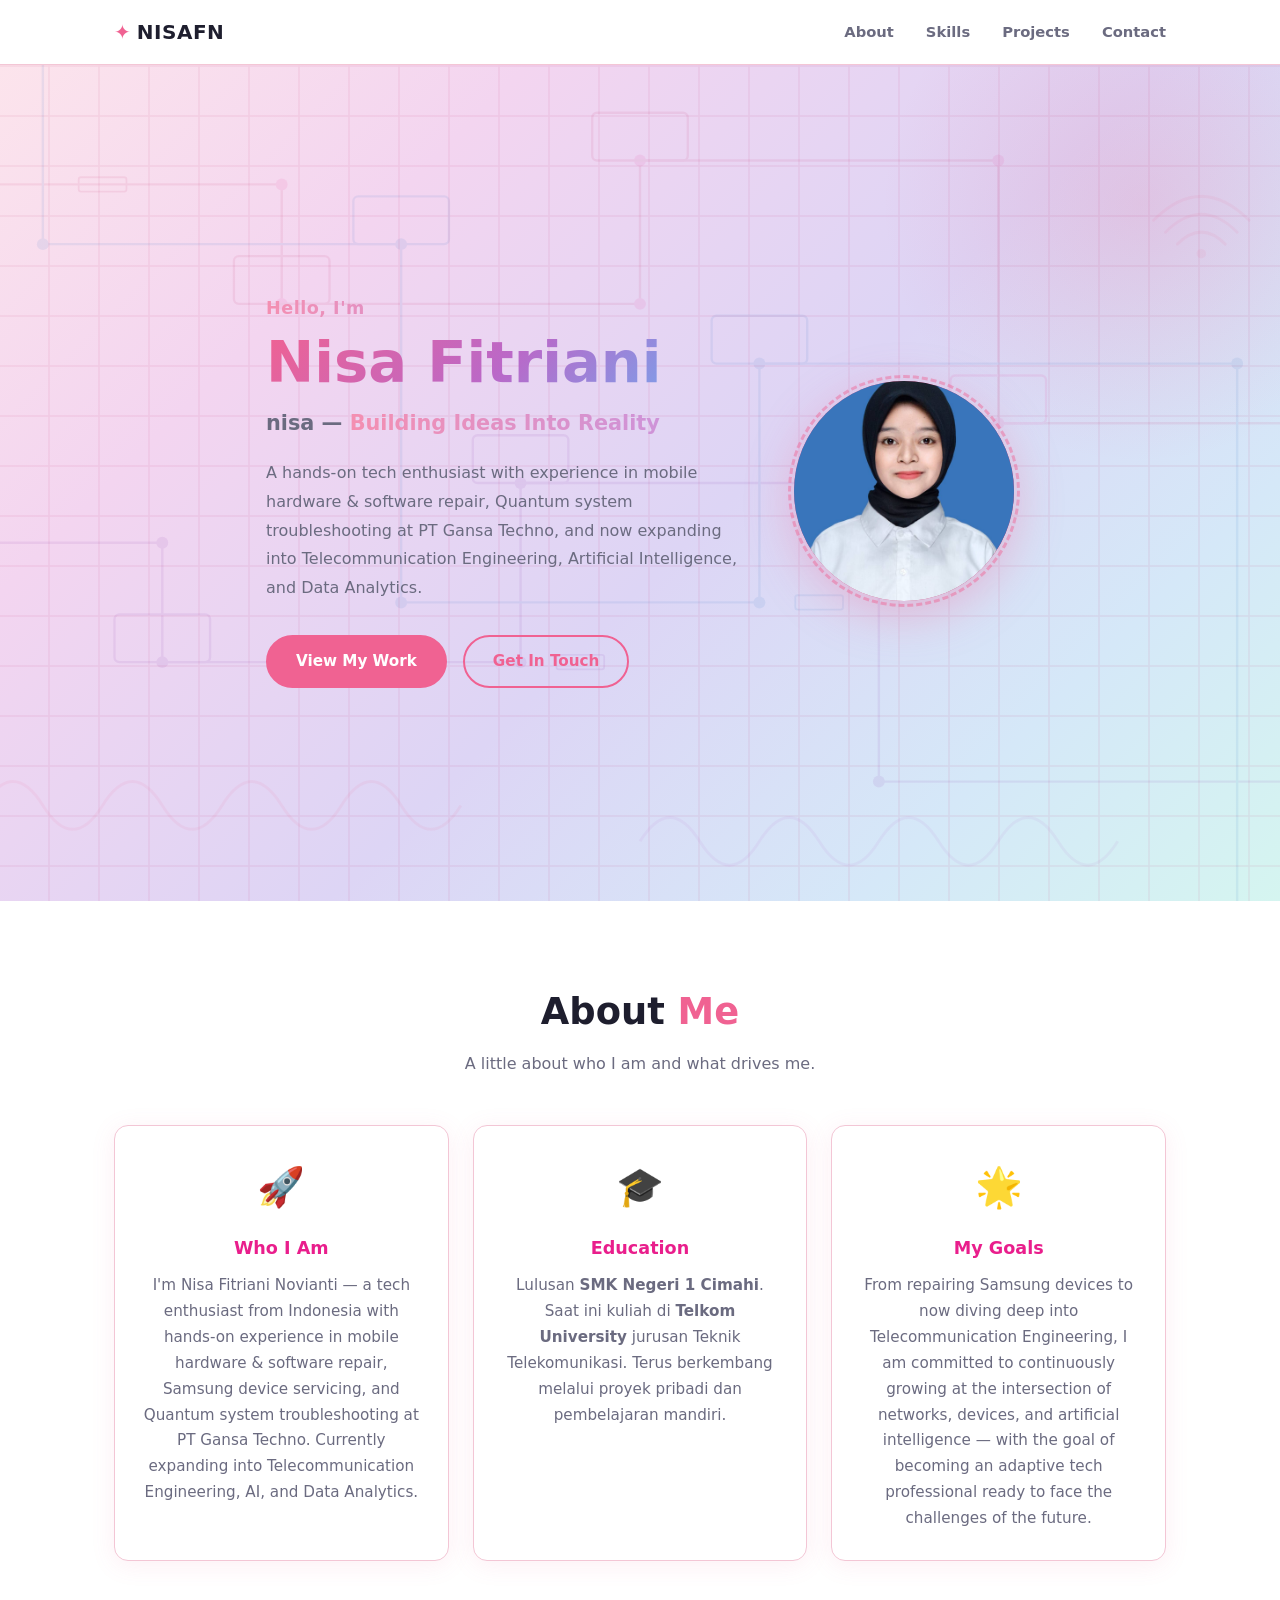
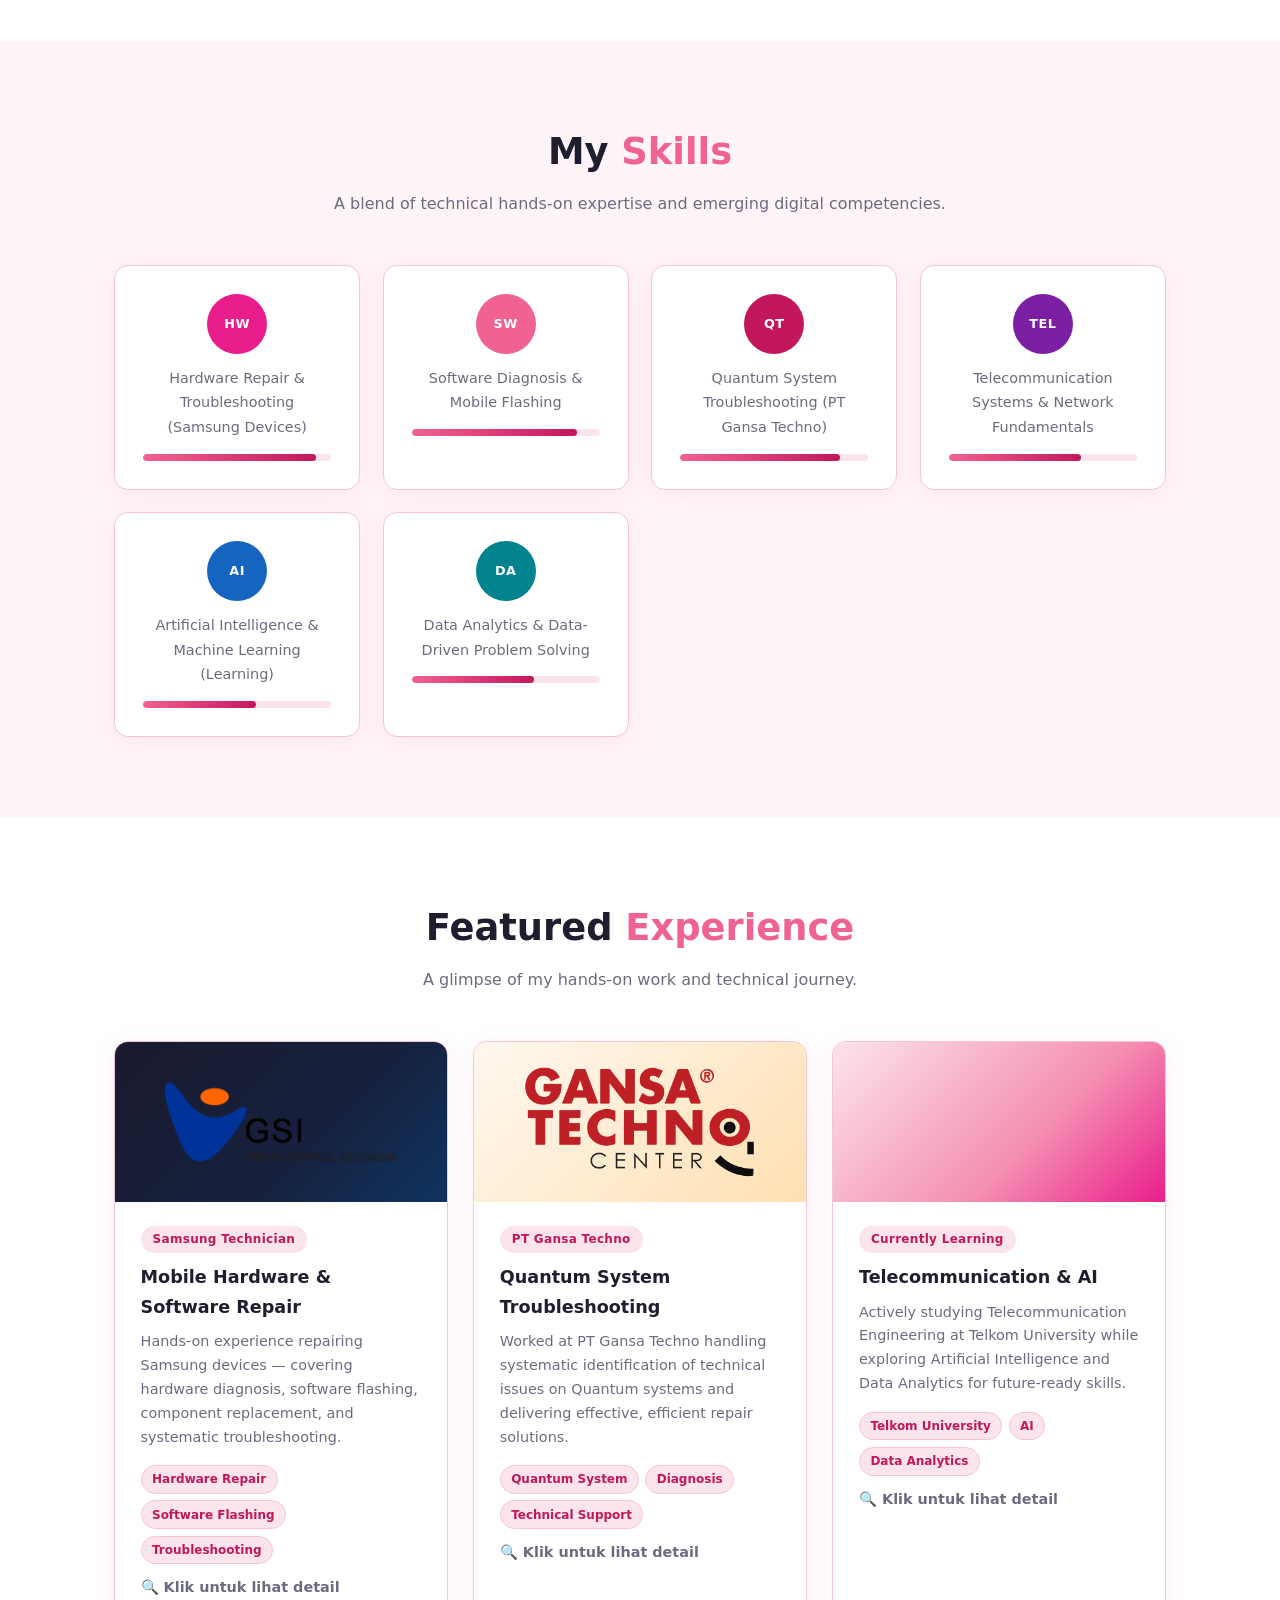
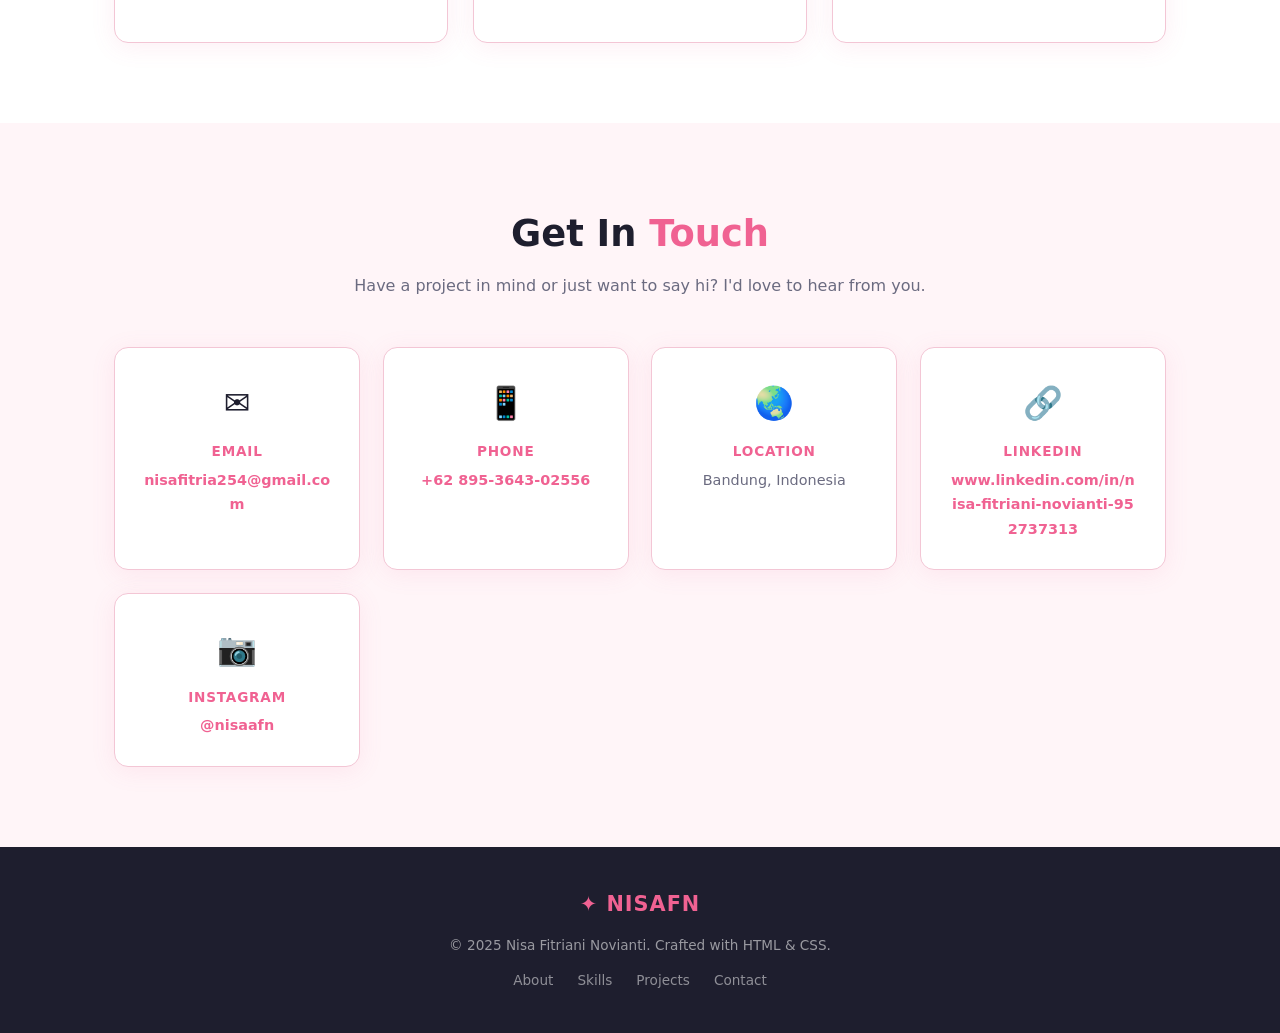
==== index.html @ 48677bb5 "Add files via upload" ====
<!DOCTYPE html>
<html lang="en">
<head>
  <meta charset="UTF-8" />
  <meta name="viewport" content="width=device-width, initial-scale=1.0" />
  <title>NISAFN — Developer Portfolio</title>
  <link rel="stylesheet" href="style.css" />
</head>
<body>

  <!-- ───────────── NAVBAR ───────────── -->
  <header class="navbar">
    <div class="container nav-inner">
      <a href="#" class="logo">&#10022; <span>NISAFN</span></a>
      <nav>
        <ul class="nav-links">
          <li><a href="#about">About</a></li>
          <li><a href="#skills">Skills</a></li>
          <li><a href="#projects">Projects</a></li>
          <li><a href="#contact">Contact</a></li>
        </ul>
      </nav>
    </div>
  </header>

  <!-- ───────────── HERO ───────────── -->
  <section class="hero" id="home">
    <div class="hero-bg-shape"></div>
    <!-- Circuit board & telecom decorative background -->
    <div class="hero-circuit" aria-hidden="true">
      <svg viewBox="0 0 1200 700" preserveAspectRatio="xMidYMid slice" xmlns="http://www.w3.org/2000/svg">
        <!-- Circuit traces horizontal -->
        <line x1="0" y1="100" x2="300" y2="100" stroke="#c2185b" stroke-width="2"/>
        <line x1="300" y1="100" x2="300" y2="200" stroke="#c2185b" stroke-width="2"/>
        <line x1="300" y1="200" x2="600" y2="200" stroke="#c2185b" stroke-width="2"/>
        <line x1="600" y1="200" x2="600" y2="80" stroke="#c2185b" stroke-width="2"/>
        <line x1="600" y1="80" x2="900" y2="80" stroke="#c2185b" stroke-width="2"/>
        <line x1="900" y1="80" x2="900" y2="300" stroke="#c2185b" stroke-width="2"/>
        <line x1="900" y1="300" x2="1200" y2="300" stroke="#c2185b" stroke-width="2"/>
        <line x1="0" y1="400" x2="200" y2="400" stroke="#7b1fa2" stroke-width="2"/>
        <line x1="200" y1="400" x2="200" y2="500" stroke="#7b1fa2" stroke-width="2"/>
        <line x1="200" y1="500" x2="500" y2="500" stroke="#7b1fa2" stroke-width="2"/>
        <line x1="500" y1="500" x2="500" y2="350" stroke="#7b1fa2" stroke-width="2"/>
        <line x1="500" y1="350" x2="800" y2="350" stroke="#7b1fa2" stroke-width="2"/>
        <line x1="800" y1="350" x2="800" y2="600" stroke="#7b1fa2" stroke-width="2"/>
        <line x1="800" y1="600" x2="1200" y2="600" stroke="#7b1fa2" stroke-width="2"/>
        <line x1="100" y1="0" x2="100" y2="150" stroke="#1565c0" stroke-width="2"/>
        <line x1="100" y1="150" x2="400" y2="150" stroke="#1565c0" stroke-width="2"/>
        <line x1="400" y1="150" x2="400" y2="450" stroke="#1565c0" stroke-width="2"/>
        <line x1="400" y1="450" x2="700" y2="450" stroke="#1565c0" stroke-width="2"/>
        <line x1="700" y1="450" x2="700" y2="250" stroke="#1565c0" stroke-width="2"/>
        <line x1="700" y1="250" x2="1100" y2="250" stroke="#1565c0" stroke-width="2"/>
        <line x1="1100" y1="250" x2="1100" y2="700" stroke="#1565c0" stroke-width="2"/>
        <!-- Circuit nodes / solder points -->
        <circle cx="300" cy="100" r="5" fill="#e91e8c"/>
        <circle cx="300" cy="200" r="5" fill="#e91e8c"/>
        <circle cx="600" cy="200" r="5" fill="#e91e8c"/>
        <circle cx="600" cy="80"  r="5" fill="#e91e8c"/>
        <circle cx="900" cy="80"  r="5" fill="#e91e8c"/>
        <circle cx="900" cy="300" r="5" fill="#e91e8c"/>
        <circle cx="200" cy="400" r="5" fill="#7b1fa2"/>
        <circle cx="200" cy="500" r="5" fill="#7b1fa2"/>
        <circle cx="500" cy="500" r="5" fill="#7b1fa2"/>
        <circle cx="500" cy="350" r="5" fill="#7b1fa2"/>
        <circle cx="800" cy="350" r="5" fill="#7b1fa2"/>
        <circle cx="800" cy="600" r="5" fill="#7b1fa2"/>
        <circle cx="100" cy="150" r="5" fill="#1565c0"/>
        <circle cx="400" cy="150" r="5" fill="#1565c0"/>
        <circle cx="400" cy="450" r="5" fill="#1565c0"/>
        <circle cx="700" cy="450" r="5" fill="#1565c0"/>
        <circle cx="700" cy="250" r="5" fill="#1565c0"/>
        <circle cx="1100" cy="250" r="5" fill="#1565c0"/>
        <!-- IC / chip components -->
        <rect x="260" y="160" width="80" height="40" rx="4" fill="none" stroke="#c2185b" stroke-width="2"/>
        <rect x="560" y="40"  width="80" height="40" rx="4" fill="none" stroke="#c2185b" stroke-width="2"/>
        <rect x="860" y="260" width="80" height="40" rx="4" fill="none" stroke="#e91e8c" stroke-width="2"/>
        <rect x="160" y="460" width="80" height="40" rx="4" fill="none" stroke="#7b1fa2" stroke-width="2"/>
        <rect x="460" y="310" width="80" height="40" rx="4" fill="none" stroke="#7b1fa2" stroke-width="2"/>
        <rect x="360" y="110" width="80" height="40" rx="4" fill="none" stroke="#1565c0" stroke-width="2"/>
        <rect x="660" y="210" width="80" height="40" rx="4" fill="none" stroke="#1565c0" stroke-width="2"/>
        <!-- Signal wave (telecom) -->
        <path d="M50 620 Q75 580 100 620 Q125 660 150 620 Q175 580 200 620 Q225 660 250 620 Q275 580 300 620 Q325 660 350 620 Q375 580 400 620 Q425 660 450 620" fill="none" stroke="#f06292" stroke-width="2.5"/>
        <path d="M600 650 Q625 610 650 650 Q675 690 700 650 Q725 610 750 650 Q775 690 800 650 Q825 610 850 650 Q875 690 900 650 Q925 610 950 650 Q975 690 1000 650" fill="none" stroke="#ba68c8" stroke-width="2.5"/>
        <!-- WiFi / signal arcs (telecom symbol) -->
        <path d="M1050 150 Q1070 130 1090 150" fill="none" stroke="#f06292" stroke-width="2.5" stroke-linecap="round"/>
        <path d="M1040 140 Q1070 110 1100 140" fill="none" stroke="#f06292" stroke-width="2.5" stroke-linecap="round"/>
        <path d="M1030 130 Q1070 90  1110 130" fill="none" stroke="#f06292" stroke-width="2.5" stroke-linecap="round"/>
        <circle cx="1070" cy="158" r="4" fill="#f06292"/>
        <!-- Small resistor symbols -->
        <rect x="130" y="94"  width="40" height="12" rx="2" fill="none" stroke="#c2185b" stroke-width="1.5"/>
        <rect x="730" y="444" width="40" height="12" rx="2" fill="none" stroke="#1565c0" stroke-width="1.5"/>
        <rect x="530" y="494" width="40" height="12" rx="2" fill="none" stroke="#7b1fa2" stroke-width="1.5"/>
      </svg>
    </div>
    <div class="container hero-inner">
      <div class="hero-text">
        <p class="hero-greeting">Hello, I&apos;m</p>
        <h1 class="hero-name">Nisa Fitriani</h1>
        <h2 class="hero-tagline">nisa — <span>Building Ideas Into Reality</span></h2>
        <p class="hero-desc">
          A hands-on tech enthusiast with experience in mobile hardware &amp; software repair,
          Quantum system troubleshooting at PT Gansa Techno, and now expanding into
          Telecommunication Engineering, Artificial Intelligence, and Data Analytics.
        </p>
        <div class="hero-cta">
          <a href="#projects" class="btn btn-primary">View My Work</a>
          <a href="#contact" class="btn btn-outline">Get In Touch</a>
        </div>
      </div>
      <div class="hero-avatar">
        <div class="avatar-ring">
          <img src="pas foto-min.jpeg" alt="Nisa Fitriani Novianti" class="avatar-photo" />
        </div>
      </div>
    </div>
  </section>

  <!-- ───────────── ABOUT ───────────── -->
  <section class="section" id="about">
    <div class="container">
      <h2 class="section-title">About <span>Me</span></h2>
      <p class="section-sub">A little about who I am and what drives me.</p>
      <div class="about-grid">
        <div class="about-card card">
          <div class="about-icon">&#128640;</div>
          <h3>Who I Am</h3>
          <p>
            I&apos;m Nisa Fitriani Novianti — a tech enthusiast from Indonesia with
            hands-on experience in mobile hardware &amp; software repair, Samsung device
            servicing, and Quantum system troubleshooting at PT Gansa Techno.
            Currently expanding into Telecommunication Engineering, AI, and Data Analytics.
          </p>
        </div>
        <div class="about-card card">
          <div class="about-icon">&#127891;</div>
          <h3>Education</h3>
          <p>
            Lulusan <strong>SMK Negeri 1 Cimahi</strong>.
            Saat ini kuliah di <strong>Telkom University</strong> jurusan Teknik Telekomunikasi.
            Terus berkembang melalui proyek pribadi dan pembelajaran mandiri.
          </p>
        </div>
        <div class="about-card card">
          <div class="about-icon">&#127775;</div>
          <h3>My Goals</h3>
          <p>
            From repairing Samsung devices to now diving deep into
            Telecommunication Engineering, I am committed to continuously
            growing at the intersection of networks, devices, and artificial
            intelligence — with the goal of becoming an adaptive tech
            professional ready to face the challenges of the future.
          </p>
        </div>
      </div>
    </div>
  </section>

  <!-- ───────────── SKILLS ───────────── -->
  <section class="section section-alt" id="skills">
    <div class="container">
      <h2 class="section-title">My <span>Skills</span></h2>
      <p class="section-sub">A blend of technical hands-on expertise and emerging digital competencies.</p>
      <div class="skills-grid">
        <div class="skill-card card">
          <div class="skill-icon hw">HW</div>
          <p>Hardware Repair & Troubleshooting (Samsung Devices)</p>
          <div class="skill-bar"><div class="skill-fill" style="width:92%"></div></div>
        </div>
        <div class="skill-card card">
          <div class="skill-icon sw">SW</div>
          <p>Software Diagnosis & Mobile Flashing</p>
          <div class="skill-bar"><div class="skill-fill" style="width:88%"></div></div>
        </div>
        <div class="skill-card card">
          <div class="skill-icon qt">QT</div>
          <p>Quantum System Troubleshooting (PT Gansa Techno)</p>
          <div class="skill-bar"><div class="skill-fill" style="width:85%"></div></div>
        </div>
        <div class="skill-card card">
          <div class="skill-icon tel">TEL</div>
          <p>Telecommunication Systems & Network Fundamentals</p>
          <div class="skill-bar"><div class="skill-fill" style="width:70%"></div></div>
        </div>
        <div class="skill-card card">
          <div class="skill-icon ai">AI</div>
          <p>Artificial Intelligence & Machine Learning (Learning)</p>
          <div class="skill-bar"><div class="skill-fill" style="width:60%"></div></div>
        </div>
        <div class="skill-card card">
          <div class="skill-icon da">DA</div>
          <p>Data Analytics & Data-Driven Problem Solving</p>
          <div class="skill-bar"><div class="skill-fill" style="width:65%"></div></div>
        </div>
      </div>
    </div>
  </section>

  <!-- ───────────── PROJECTS ───────────── -->
  <section class="section" id="projects">
    <div class="container">
      <h2 class="section-title">Featured <span>Experience</span></h2>
      <p class="section-sub">A glimpse of my hands-on work and technical journey.</p>
      <div class="projects-grid">
        <!-- Card 1: Samsung -->
        <article class="project-card card clickable" onclick="openModal('modal-samsung')">
          <div class="project-thumb thumb-samsung">
            <img src="logogsi.png" alt="Samsung Service Indonesia" class="thumb-logo" />
          </div>
          <div class="project-body">
            <span class="project-tag">Samsung Technician</span>
            <h3>Mobile Hardware &amp; Software Repair</h3>
            <p>Hands-on experience repairing Samsung devices — covering hardware diagnosis, software flashing, component replacement, and systematic troubleshooting.</p>
            <div class="project-stack">
              <span>Hardware Repair</span><span>Software Flashing</span><span>Troubleshooting</span>
            </div>
            <p class="card-click-hint">🔍 Klik untuk lihat detail</p>
          </div>
        </article>

        <!-- Card 2: PT Gansa Techno -->
        <article class="project-card card clickable" onclick="openModal('modal-gansa')">
          <div class="project-thumb thumb-gansa">
            <img src="logo gansa.png" alt="PT Gansa Techno" class="thumb-logo" />
          </div>
          <div class="project-body">
            <span class="project-tag">PT Gansa Techno</span>
            <h3>Quantum System Troubleshooting</h3>
            <p>Worked at PT Gansa Techno handling systematic identification of technical issues on Quantum systems and delivering effective, efficient repair solutions.</p>
            <div class="project-stack">
              <span>Quantum System</span><span>Diagnosis</span><span>Technical Support</span>
            </div>
            <p class="card-click-hint">🔍 Klik untuk lihat detail</p>
          </div>
        </article>

        <!-- Card 3: Telkom & AI -->
        <article class="project-card card clickable" onclick="openModal('modal-telkom')">
          <div class="project-thumb thumb-3"></div>
          <div class="project-body">
            <span class="project-tag">Currently Learning</span>
            <h3>Telecommunication &amp; AI</h3>
            <p>Actively studying Telecommunication Engineering at Telkom University while exploring Artificial Intelligence and Data Analytics for future-ready skills.</p>
            <div class="project-stack">
              <span>Telkom University</span><span>AI</span><span>Data Analytics</span>
            </div>
            <p class="card-click-hint">🔍 Klik untuk lihat detail</p>
          </div>
        </article>
      </div>
    </div>
  </section>

  <!-- ───────────── CONTACT ───────────── -->
  <section class="section section-alt" id="contact">
    <div class="container contact-wrap">
      <h2 class="section-title">Get In <span>Touch</span></h2>
      <p class="section-sub">Have a project in mind or just want to say hi? I&apos;d love to hear from you.</p>
      <div class="contact-cards">
        <div class="contact-item card">
          <div class="c-icon">&#9993;</div>
          <h4>Email</h4>
          <p><a href="mailto:nisafitria254@gmail.com" class="contact-link">nisafitria254@gmail.com</a></p>
        </div>
        <div class="contact-item card">
          <div class="c-icon">&#128241;</div>
          <h4>Phone</h4>
          <p><a href="tel:+6289536430255" class="contact-link">+62 895-3643-02556</a></p>
        </div>
        <div class="contact-item card">
          <div class="c-icon">&#127759;</div>
          <h4>Location</h4>
          <p>Bandung, Indonesia</p>
        </div>
        <div class="contact-item card">
          <div class="c-icon">&#128279;</div>
          <h4>LinkedIn</h4>
          <p><a href="https://www.linkedin.com/in/nisa-fitriani-novianti-952737313" target="_blank" class="contact-link">www.linkedin.com/in/nisa-fitriani-novianti-952737313</a></p>
        </div>
        <div class="contact-item card">
          <div class="c-icon">&#128247;</div>
          <h4>Instagram</h4>
          <p><a href="https://www.instagram.com/nisaafn" target="_blank" class="contact-link">@nisaafn</a></p>
        </div>
      </div>
    </div>
  </section>

  <!-- ───────────── FOOTER ───────────── -->
  <footer class="footer">
    <div class="container footer-inner">
      <p class="footer-logo">&#10022; NISAFN</p>
      <p class="footer-copy">&copy; 2025 Nisa Fitriani Novianti. Crafted with HTML &amp; CSS.</p>
      <div class="footer-links">
        <a href="#about">About</a>
        <a href="#skills">Skills</a>
        <a href="#projects">Projects</a>
        <a href="#contact">Contact</a>
      </div>
    </div>
  </footer>

  <!-- ───────────── MODALS ───────────── -->

  <!-- Modal: Samsung -->
  <div class="modal-overlay" id="modal-samsung" onclick="closeModalOutside(event, 'modal-samsung')">
    <div class="modal-box">
      <button class="modal-close" onclick="closeModal('modal-samsung')">&times;</button>
      <div class="modal-header">
        <span class="project-tag">Samsung Technician</span>
        <h2>Mobile Hardware &amp; Software Repair</h2>
      </div>
      <div class="modal-gallery" id="gallery-samsung">
        <img src="gsi1.jpg.jpeg"       alt="Samsung 1" class="modal-photo visible" />
        <img src="fotoservice.jpg.jpeg" alt="Samsung 2" class="modal-photo" />
        <img src="service 2.jpeg"       alt="Samsung 3" class="modal-photo" />
        <img src="servicecenter..jpeg"  alt="Samsung 4" class="modal-photo" />
        <img src="banten1.jpeg"         alt="Samsung 5" class="modal-photo" />
        <img src="graha2.jpeg"          alt="Samsung 6" class="modal-photo" />
      </div>
      <div class="modal-gallery-nav" id="nav-samsung">
        <button onclick="prevPhoto('gallery-samsung', 'nav-samsung')">&#8592;</button>
        <span class="gallery-counter" id="counter-samsung">1 / 6</span>
        <button onclick="nextPhoto('gallery-samsung', 'nav-samsung')">&#8594;</button>
      </div>
      <div class="modal-desc">
        <h4>Tentang Pengalaman Ini</h4>
        <p>Sebagai teknisi ponsel Samsung, saya bertanggung jawab atas perbaikan hardware dan software perangkat Samsung. Pekerjaan meliputi diagnosis kerusakan komponen, penggantian spare part, software flashing, serta troubleshooting berbagai permasalahan perangkat secara sistematis dan efisien.</p>
        <div class="modal-tags">
          <span>Hardware Repair</span><span>Software Flashing</span><span>Troubleshooting</span><span>Samsung Devices</span>
        </div>
      </div>
    </div>
  </div>

  <!-- Modal: PT Gansa Techno -->
  <div class="modal-overlay" id="modal-gansa" onclick="closeModalOutside(event, 'modal-gansa')">
    <div class="modal-box">
      <button class="modal-close" onclick="closeModal('modal-gansa')">&times;</button>
      <div class="modal-header">
        <span class="project-tag">PT Gansa Techno</span>
        <h2>Quantum System Troubleshooting</h2>
      </div>
      <div class="modal-gallery" id="gallery-gansa">
        <img src="gansa.jpeg"           alt="Gansa 1" class="modal-photo visible" />
        <img src="quantum.jpeg"         alt="Gansa 2" class="modal-photo" />
        <img src="servicegansa.jpg.jpeg" alt="Gansa 3" class="modal-photo" />
      </div>
      <div class="modal-gallery-nav" id="nav-gansa">
        <button onclick="prevPhoto('gallery-gansa', 'nav-gansa')">&#8592;</button>
        <span class="gallery-counter" id="counter-gansa">1 / 3</span>
        <button onclick="nextPhoto('gallery-gansa', 'nav-gansa')">&#8594;</button>
      </div>
      <div class="modal-desc">
        <h4>Tentang Pengalaman Ini</h4>
        <p>Bekerja di PT Gansa Techno sebagai teknisi sistem Quantum. Bertanggung jawab melakukan troubleshooting sistem secara sistematis, mengidentifikasi permasalahan teknis, serta memberikan solusi perbaikan yang efektif dan efisien untuk menjaga keandalan sistem operasional.</p>
        <div class="modal-tags">
          <span>Quantum System</span><span>Diagnosis</span><span>Technical Support</span><span>Problem Solving</span>
        </div>
      </div>
    </div>
  </div>

  <!-- Modal: Telkom & AI -->
  <div class="modal-overlay" id="modal-telkom" onclick="closeModalOutside(event, 'modal-telkom')">
    <div class="modal-box">
      <button class="modal-close" onclick="closeModal('modal-telkom')">&times;</button>
      <div class="modal-header">
        <span class="project-tag">Currently Learning</span>
        <h2>Telecommunication &amp; AI</h2>
      </div>
      <div class="modal-gallery" id="gallery-telkom">
        <div class="modal-no-photo">📷 Belum ada foto — tambahkan nanti!</div>
      </div>
      <div class="modal-gallery-nav" id="nav-telkom" style="display:none">
        <button onclick="prevPhoto('gallery-telkom', 'nav-telkom')">&#8592;</button>
        <span class="gallery-counter" id="counter-telkom">1 / 1</span>
        <button onclick="nextPhoto('gallery-telkom', 'nav-telkom')">&#8594;</button>
      </div>
      <div class="modal-desc">
        <h4>Tentang Pengalaman Ini</h4>
        <p>Saat ini menempuh pendidikan S1 di Telkom University jurusan Teknik Telekomunikasi. Secara aktif mempelajari sistem jaringan dan komunikasi data, sekaligus mengeksplorasi bidang Kecerdasan Buatan (AI) dan Data Analytics untuk mempersiapkan diri menghadapi era teknologi digital yang terus berkembang.</p>
        <div class="modal-tags">
          <span>Telkom University</span><span>Teknik Telekomunikasi</span><span>AI</span><span>Data Analytics</span>
        </div>
      </div>
    </div>
  </div>

  <script>
    function openModal(id) {
      document.getElementById(id).classList.add('active');
      document.body.style.overflow = 'hidden';
    }

    function closeModal(id) {
      document.getElementById(id).classList.remove('active');
      document.body.style.overflow = '';
    }

    function closeModalOutside(event, id) {
      if (event.target.classList.contains('modal-overlay')) {
        closeModal(id);
      }
    }

    document.addEventListener('keydown', function(e) {
      if (e.key === 'Escape') {
        document.querySelectorAll('.modal-overlay.active').forEach(function(m) {
          m.classList.remove('active');
          document.body.style.overflow = '';
        });
      }
    });

    function prevPhoto(galleryId, navId) {
      const imgs = document.querySelectorAll('#' + galleryId + ' .modal-photo');
      let current = [...imgs].findIndex(i => i.classList.contains('visible'));
      imgs[current].classList.remove('visible');
      current = (current - 1 + imgs.length) % imgs.length;
      imgs[current].classList.add('visible');
      updateCounter(galleryId, navId, current, imgs.length);
    }

    function nextPhoto(galleryId, navId) {
      const imgs = document.querySelectorAll('#' + galleryId + ' .modal-photo');
      let current = [...imgs].findIndex(i => i.classList.contains('visible'));
      imgs[current].classList.remove('visible');
      current = (current + 1) % imgs.length;
      imgs[current].classList.add('visible');
      updateCounter(galleryId, navId, current, imgs.length);
    }

    function updateCounter(galleryId, navId, current, total) {
      const counterId = navId.replace('nav-', 'counter-');
      document.getElementById(counterId).textContent = (current + 1) + ' / ' + total;
    }
  </script>

</body>
</html>
---- style.css ----
/* ─────────────────────────────────────────
   NISAFN Developer Portfolio — style.css
   Pure HTML5 + CSS3 | No Framework | No JS
───────────────────────────────────────── */

/* ── Reset & Base ── */
*, *::before, *::after {
  box-sizing: border-box;
  margin: 0;
  padding: 0;
}

html {
  scroll-behavior: smooth;
  font-size: 16px;
}

body {
  font-family: -apple-system, "Segoe UI", system-ui, "Helvetica Neue", Arial, sans-serif;
  background-color: #fff;
  color: #1e1e2e;
  line-height: 1.7;
}

a {
  text-decoration: none;
  color: inherit;
}

ul {
  list-style: none;
}

img {
  display: block;
  max-width: 100%;
}

/* ── CSS Variables ── */
:root {
  --pink-light: #fce4ec;
  --pink:       #f06292;
  --pink-dark:  #e91e8c;
  --pink-deep:  #c2185b;
  --white:      #ffffff;
  --bg-alt:     #fff5f8;
  --text:       #1e1e2e;
  --text-muted: #6b6b80;
  --border:     #f3c6d5;
  --radius:     14px;
  --radius-sm:  8px;
  --shadow:     0 4px 24px rgba(240, 98, 146, 0.10);
  --shadow-md:  0 8px 32px rgba(240, 98, 146, 0.16);
  --max-w:      1100px;
}

/* ── Utility ── */
.container {
  max-width: var(--max-w);
  margin: 0 auto;
  padding: 0 1.5rem;
}

.card {
  background: var(--white);
  border: 1.5px solid var(--border);
  border-radius: var(--radius);
  box-shadow: var(--shadow);
  padding: 1.75rem;
  transition: box-shadow 0.25s ease, transform 0.25s ease;
}

.card:hover {
  box-shadow: var(--shadow-md);
  transform: translateY(-4px);
}

.btn {
  display: inline-block;
  padding: 0.72rem 1.75rem;
  border-radius: 50px;
  font-size: 0.95rem;
  font-weight: 600;
  cursor: pointer;
  transition: all 0.25s ease;
}

.btn-primary {
  background: var(--pink);
  color: var(--white);
  border: 2px solid var(--pink);
}

.btn-primary:hover {
  background: var(--pink-deep);
  border-color: var(--pink-deep);
}

.btn-outline {
  background: transparent;
  color: var(--pink);
  border: 2px solid var(--pink);
}

.btn-outline:hover {
  background: var(--pink-light);
}

/* ── Section Commons ── */
.section {
  padding: 5rem 0;
}

.section-alt {
  background: var(--bg-alt);
}

.section-title {
  font-size: clamp(1.7rem, 3vw, 2.3rem);
  font-weight: 800;
  color: var(--text);
  text-align: center;
  margin-bottom: 0.4rem;
}

.section-title span {
  color: var(--pink);
}

.section-sub {
  text-align: center;
  color: var(--text-muted);
  font-size: 1rem;
  margin-bottom: 3rem;
}

/* ─────────────────────────────
   NAVBAR
───────────────────────────── */
.navbar {
  position: sticky;
  top: 0;
  z-index: 100;
  background: rgba(255, 255, 255, 0.92);
  backdrop-filter: blur(12px);
  -webkit-backdrop-filter: blur(12px);
  border-bottom: 1.5px solid var(--border);
}

.nav-inner {
  display: flex;
  align-items: center;
  justify-content: space-between;
  height: 64px;
}

.logo {
  font-size: 1.25rem;
  font-weight: 800;
  color: var(--pink);
  letter-spacing: 0.5px;
  display: flex;
  align-items: center;
  gap: 0.35rem;
}

.logo span {
  color: var(--text);
}

.nav-links {
  display: flex;
  gap: 2rem;
}

.nav-links a {
  font-size: 0.92rem;
  font-weight: 600;
  color: var(--text-muted);
  position: relative;
  padding-bottom: 2px;
  transition: color 0.2s;
}

.nav-links a::after {
  content: "";
  position: absolute;
  bottom: -2px;
  left: 0;
  width: 0;
  height: 2px;
  background: var(--pink);
  border-radius: 2px;
  transition: width 0.25s ease;
}

.nav-links a:hover {
  color: var(--pink);
}

.nav-links a:hover::after {
  width: 100%;
}

/* ─────────────────────────────
   HERO
───────────────────────────── */
.hero {
  position: relative;
  overflow: hidden;
  background: linear-gradient(135deg, #fce4ec 0%, #f3d5f0 25%, #ddd5f5 55%, #d5e8f8 80%, #d5f5f0 100%);
  padding: 6rem 0 5rem;
  min-height: calc(100vh - 64px);
  display: flex;
  align-items: center;
}

/* Circuit board SVG background */
.hero::after {
  content: "";
  position: absolute;
  inset: 0;
  pointer-events: none;
  z-index: 0;
  opacity: 0.07;
  background-image:
    /* Horizontal lines */
    repeating-linear-gradient(
      0deg,
      transparent,
      transparent 48px,
      rgba(194, 24, 91, 0.8) 48px,
      rgba(194, 24, 91, 0.8) 50px
    ),
    /* Vertical lines */
    repeating-linear-gradient(
      90deg,
      transparent,
      transparent 48px,
      rgba(194, 24, 91, 0.8) 48px,
      rgba(194, 24, 91, 0.8) 50px
    );
  background-size: 50px 50px;
}

.hero-circuit {
  position: absolute;
  inset: 0;
  pointer-events: none;
  z-index: 0;
  overflow: hidden;
}

.hero-circuit svg {
  width: 100%;
  height: 100%;
  opacity: 0.08;
}

.hero-bg-shape {
  position: absolute;
  top: -120px;
  right: -120px;
  width: 520px;
  height: 520px;
  background: radial-gradient(circle, rgba(240,98,146,0.18) 0%, transparent 70%);
  border-radius: 50%;
  pointer-events: none;
}

.hero-inner {
  display: flex;
  align-items: center;
  justify-content: space-between;
  gap: 3rem;
  position: relative;
  z-index: 2;
}

.hero-text {
  flex: 1;
  max-width: 580px;
}

.hero-greeting {
  font-size: 1.1rem;
  font-weight: 700;
  background: linear-gradient(90deg, #f48fb1, #ce93d8, #90caf9);
  -webkit-background-clip: text;
  -webkit-text-fill-color: transparent;
  background-clip: text;
  margin-bottom: 0.4rem;
  letter-spacing: 0.5px;
}

.hero-name {
  font-size: clamp(2.4rem, 5vw, 3.6rem);
  font-weight: 900;
  background: linear-gradient(135deg, #f06292 0%, #ba68c8 50%, #64b5f6 100%);
  -webkit-background-clip: text;
  -webkit-text-fill-color: transparent;
  background-clip: text;
  line-height: 1.15;
  margin-bottom: 0.6rem;
}

.hero-tagline {
  font-size: clamp(1rem, 2.2vw, 1.3rem);
  font-weight: 700;
  color: var(--text-muted);
  margin-bottom: 1.1rem;
}

.hero-tagline span {
  background: linear-gradient(90deg, #f48fb1, #ce93d8);
  -webkit-background-clip: text;
  -webkit-text-fill-color: transparent;
  background-clip: text;
}

.hero-desc {
  font-size: 1rem;
  color: var(--text-muted);
  max-width: 480px;
  margin-bottom: 2rem;
  line-height: 1.8;
}

.hero-cta {
  display: flex;
  gap: 1rem;
  flex-wrap: wrap;
}

/* Avatar */
.hero-avatar {
  flex-shrink: 0;
}

.avatar-ring {
  width: 220px;
  height: 220px;
  border-radius: 50%;
  background: linear-gradient(135deg, var(--pink) 0%, var(--pink-deep) 100%);
  display: flex;
  align-items: center;
  justify-content: center;
  box-shadow: 0 12px 48px rgba(240, 98, 146, 0.35);
  position: relative;
}

.avatar-ring::before {
  content: "";
  position: absolute;
  inset: -6px;
  border-radius: 50%;
  border: 3px dashed rgba(240,98,146,0.45);
}

.avatar-initials {
  font-size: 3.5rem;
  font-weight: 900;
  color: var(--white);
  letter-spacing: 2px;
}

.avatar-photo {
  width: 100%;
  height: 100%;
  object-fit: cover;
  border-radius: 50%;
}

/* ─────────────────────────────
   ABOUT
───────────────────────────── */
.about-grid {
  display: grid;
  grid-template-columns: repeat(auto-fit, minmax(270px, 1fr));
  gap: 1.5rem;
}

.about-card {
  text-align: center;
}

.about-icon {
  font-size: 2.4rem;
  margin-bottom: 0.9rem;
}

.about-card h3 {
  font-size: 1.1rem;
  font-weight: 700;
  color: var(--pink-dark);
  margin-bottom: 0.6rem;
}

.about-card p {
  color: var(--text-muted);
  font-size: 0.95rem;
}

/* ─────────────────────────────
   SKILLS
───────────────────────────── */
.skills-grid {
  display: grid;
  grid-template-columns: repeat(auto-fit, minmax(240px, 1fr));
  gap: 1.4rem;
}

.skill-card {
  text-align: center;
}

.skill-icon {
  display: inline-flex;
  align-items: center;
  justify-content: center;
  width: 60px;
  height: 60px;
  border-radius: 50%;
  font-size: 0.8rem;
  font-weight: 800;
  margin: 0 auto 0.75rem;
  color: var(--white);
  letter-spacing: 0.5px;
}

.hw  { background: #e91e8c; }
.sw  { background: #f06292; }
.qt  { background: #c2185b; }
.tel { background: #7b1fa2; }
.ai  { background: #1565c0; }
.da  { background: #00838f; }

.skill-card p {
  font-size: 0.9rem;
  color: var(--text-muted);
  margin-bottom: 0.9rem;
}

.skill-bar {
  height: 7px;
  background: var(--pink-light);
  border-radius: 50px;
  overflow: hidden;
}

.skill-fill {
  height: 100%;
  background: linear-gradient(90deg, var(--pink), var(--pink-deep));
  border-radius: 50px;
}

/* ─────────────────────────────
   PROJECTS
───────────────────────────── */
.projects-grid {
  display: grid;
  grid-template-columns: repeat(auto-fit, minmax(290px, 1fr));
  gap: 1.6rem;
}

.project-card {
  padding: 0;
  overflow: hidden;
}

.project-thumb {
  height: 160px;
  width: 100%;
}

.thumb-samsung {
  background: linear-gradient(135deg, #1a1a2e 0%, #16213e 60%, #0f3460 100%);
  display: flex;
  align-items: center;
  justify-content: center;
  cursor: pointer;
  position: relative;
  overflow: hidden;
}

.thumb-gansa {
  background: linear-gradient(135deg, #fff8f0 0%, #ffe0b2 100%);
  display: flex;
  align-items: center;
  justify-content: center;
  cursor: pointer;
}

.thumb-logo {
  max-width: 70%;
  max-height: 120px;
  object-fit: contain;
}

.thumb-samsung:hover .thumb-placeholder-text {
  opacity: 1;
  transform: scale(1.05);
}

.thumb-placeholder-text {
  color: rgba(255,255,255,0.85);
  font-size: 0.9rem;
  font-weight: 600;
  letter-spacing: 0.5px;
  text-align: center;
  padding: 1rem;
  transition: opacity 0.3s, transform 0.3s;
}

.thumb-2 { background: linear-gradient(135deg, #f8bbd0 0%, #f06292 100%); }
.thumb-3 { background: linear-gradient(135deg, #fce4ec 0%, #f48fb1 60%, #e91e8c 100%); }

.project-body {
  padding: 1.4rem 1.6rem 1.6rem;
}

.project-tag {
  display: inline-block;
  background: var(--pink-light);
  color: var(--pink-deep);
  font-size: 0.75rem;
  font-weight: 700;
  padding: 0.2rem 0.75rem;
  border-radius: 50px;
  margin-bottom: 0.6rem;
  letter-spacing: 0.3px;
}

.project-body h3 {
  font-size: 1.1rem;
  font-weight: 700;
  color: var(--text);
  margin-bottom: 0.5rem;
}

.project-body p {
  font-size: 0.9rem;
  color: var(--text-muted);
  margin-bottom: 1rem;
  line-height: 1.65;
}

.project-stack {
  display: flex;
  flex-wrap: wrap;
  gap: 0.4rem;
}

.project-stack span {
  background: #fce4ec;
  color: var(--pink-deep);
  font-size: 0.75rem;
  font-weight: 600;
  padding: 0.2rem 0.65rem;
  border-radius: 50px;
  border: 1px solid var(--border);
}

/* ─────────────────────────────
   CONTACT
───────────────────────────── */
.contact-wrap {
  text-align: center;
}

.contact-cards {
  display: grid;
  grid-template-columns: repeat(auto-fit, minmax(200px, 1fr));
  gap: 1.4rem;
  margin-top: 0.5rem;
}

.contact-item {
  text-align: center;
}

.c-icon {
  font-size: 2rem;
  margin-bottom: 0.6rem;
}

.contact-item h4 {
  font-size: 0.85rem;
  font-weight: 700;
  text-transform: uppercase;
  letter-spacing: 0.8px;
  color: var(--pink);
  margin-bottom: 0.3rem;
}

.contact-item p {
  font-size: 0.9rem;
  color: var(--text-muted);
}

.contact-link {
  color: var(--pink);
  font-weight: 600;
  word-break: break-all;
  transition: color 0.2s;
}

.contact-link:hover {
  color: var(--pink-deep);
  text-decoration: underline;
}

/* ─────────────────────────────
   FOOTER
───────────────────────────── */
.footer {
  background: var(--text);
  color: rgba(255,255,255,0.55);
  padding: 2.5rem 0;
}

.footer-inner {
  display: flex;
  flex-direction: column;
  align-items: center;
  gap: 0.75rem;
  text-align: center;
}

.footer-logo {
  font-size: 1.3rem;
  font-weight: 800;
  color: var(--pink);
  letter-spacing: 1px;
}

.footer-copy {
  font-size: 0.85rem;
}

.footer-links {
  display: flex;
  gap: 1.5rem;
  flex-wrap: wrap;
  justify-content: center;
}

.footer-links a {
  font-size: 0.85rem;
  color: rgba(255,255,255,0.5);
  transition: color 0.2s;
}

.footer-links a:hover {
  color: var(--pink);
}

/* ─────────────────────────────
   RESPONSIVE
───────────────────────────── */
@media (max-width: 768px) {
  .hero-inner {
    flex-direction: column-reverse;
    text-align: center;
  }

  .hero-desc {
    margin: 0 auto 2rem;
  }

  .hero-cta {
    justify-content: center;
  }

  .avatar-ring {
    width: 160px;
    height: 160px;
  }

  .avatar-initials {
    font-size: 2.5rem;
  }

  .nav-links {
    gap: 1.2rem;
  }
}

@media (max-width: 480px) {
  .nav-links {
    display: none;
  }

  .hero {
    padding: 3.5rem 0 3rem;
    min-height: auto;
  }

  .section {
    padding: 3.5rem 0;
  }
}

/* ─────────────────────────────
   CARD CLICKABLE
───────────────────────────── */
.clickable {
  cursor: pointer;
}

.card-click-hint {
  font-size: 0.8rem;
  color: var(--pink);
  font-weight: 600;
  margin-top: 0.75rem;
  margin-bottom: 0;
}

/* ─────────────────────────────
   MODAL OVERLAY
───────────────────────────── */
.modal-overlay {
  display: none;
  position: fixed;
  inset: 0;
  background: rgba(30, 10, 20, 0.65);
  backdrop-filter: blur(6px);
  z-index: 999;
  align-items: center;
  justify-content: center;
  padding: 1.5rem;
}

.modal-overlay.active {
  display: flex;
}

.modal-box {
  background: var(--white);
  border-radius: var(--radius);
  box-shadow: 0 24px 64px rgba(240, 98, 146, 0.2);
  width: 100%;
  max-width: 640px;
  max-height: 90vh;
  overflow-y: auto;
  position: relative;
  animation: modalIn 0.25s ease;
}

@keyframes modalIn {
  from { opacity: 0; transform: translateY(24px) scale(0.97); }
  to   { opacity: 1; transform: translateY(0) scale(1); }
}

.modal-close {
  position: absolute;
  top: 1rem;
  right: 1rem;
  background: var(--pink-light);
  border: none;
  border-radius: 50%;
  width: 34px;
  height: 34px;
  font-size: 1.3rem;
  color: var(--pink-deep);
  cursor: pointer;
  line-height: 1;
  display: flex;
  align-items: center;
  justify-content: center;
  transition: background 0.2s;
  z-index: 10;
}

.modal-close:hover {
  background: var(--pink);
  color: var(--white);
}

.modal-header {
  padding: 1.75rem 1.75rem 0;
}

.modal-header h2 {
  font-size: 1.3rem;
  font-weight: 800;
  color: var(--text);
  margin-top: 0.4rem;
}

/* GALLERY */
.modal-gallery {
  margin: 1.25rem 1.75rem 0;
  border-radius: var(--radius-sm);
  overflow: hidden;
  background: var(--bg-alt);
  min-height: 200px;
  display: flex;
  align-items: center;
  justify-content: center;
  position: relative;
}

.modal-no-photo {
  color: var(--text-muted);
  font-size: 0.9rem;
  text-align: center;
  padding: 2rem;
}

.modal-photo {
  display: none;
  width: 100%;
  max-height: 320px;
  object-fit: cover;
  border-radius: var(--radius-sm);
}

.modal-photo.visible {
  display: block;
}

.modal-gallery-nav {
  display: flex;
  align-items: center;
  justify-content: center;
  gap: 1rem;
  margin: 0.75rem 0 0;
}

.modal-gallery-nav button {
  background: var(--pink-light);
  border: none;
  border-radius: 50%;
  width: 34px;
  height: 34px;
  font-size: 1rem;
  color: var(--pink-deep);
  cursor: pointer;
  transition: background 0.2s;
}

.modal-gallery-nav button:hover {
  background: var(--pink);
  color: var(--white);
}

.gallery-counter {
  font-size: 0.85rem;
  color: var(--text-muted);
  font-weight: 600;
}

/* DESC */
.modal-desc {
  padding: 1.25rem 1.75rem 1.75rem;
}

.modal-desc h4 {
  font-size: 0.85rem;
  font-weight: 700;
  text-transform: uppercase;
  letter-spacing: 0.8px;
  color: var(--pink);
  margin-bottom: 0.5rem;
}

.modal-desc p {
  font-size: 0.95rem;
  color: var(--text-muted);
  line-height: 1.75;
  margin-bottom: 1rem;
}

.modal-tags {
  display: flex;
  flex-wrap: wrap;
  gap: 0.4rem;
}

.modal-tags span {
  background: var(--pink-light);
  color: var(--pink-deep);
  font-size: 0.75rem;
  font-weight: 600;
  padding: 0.2rem 0.65rem;
  border-radius: 50px;
  border: 1px solid var(--border);
}
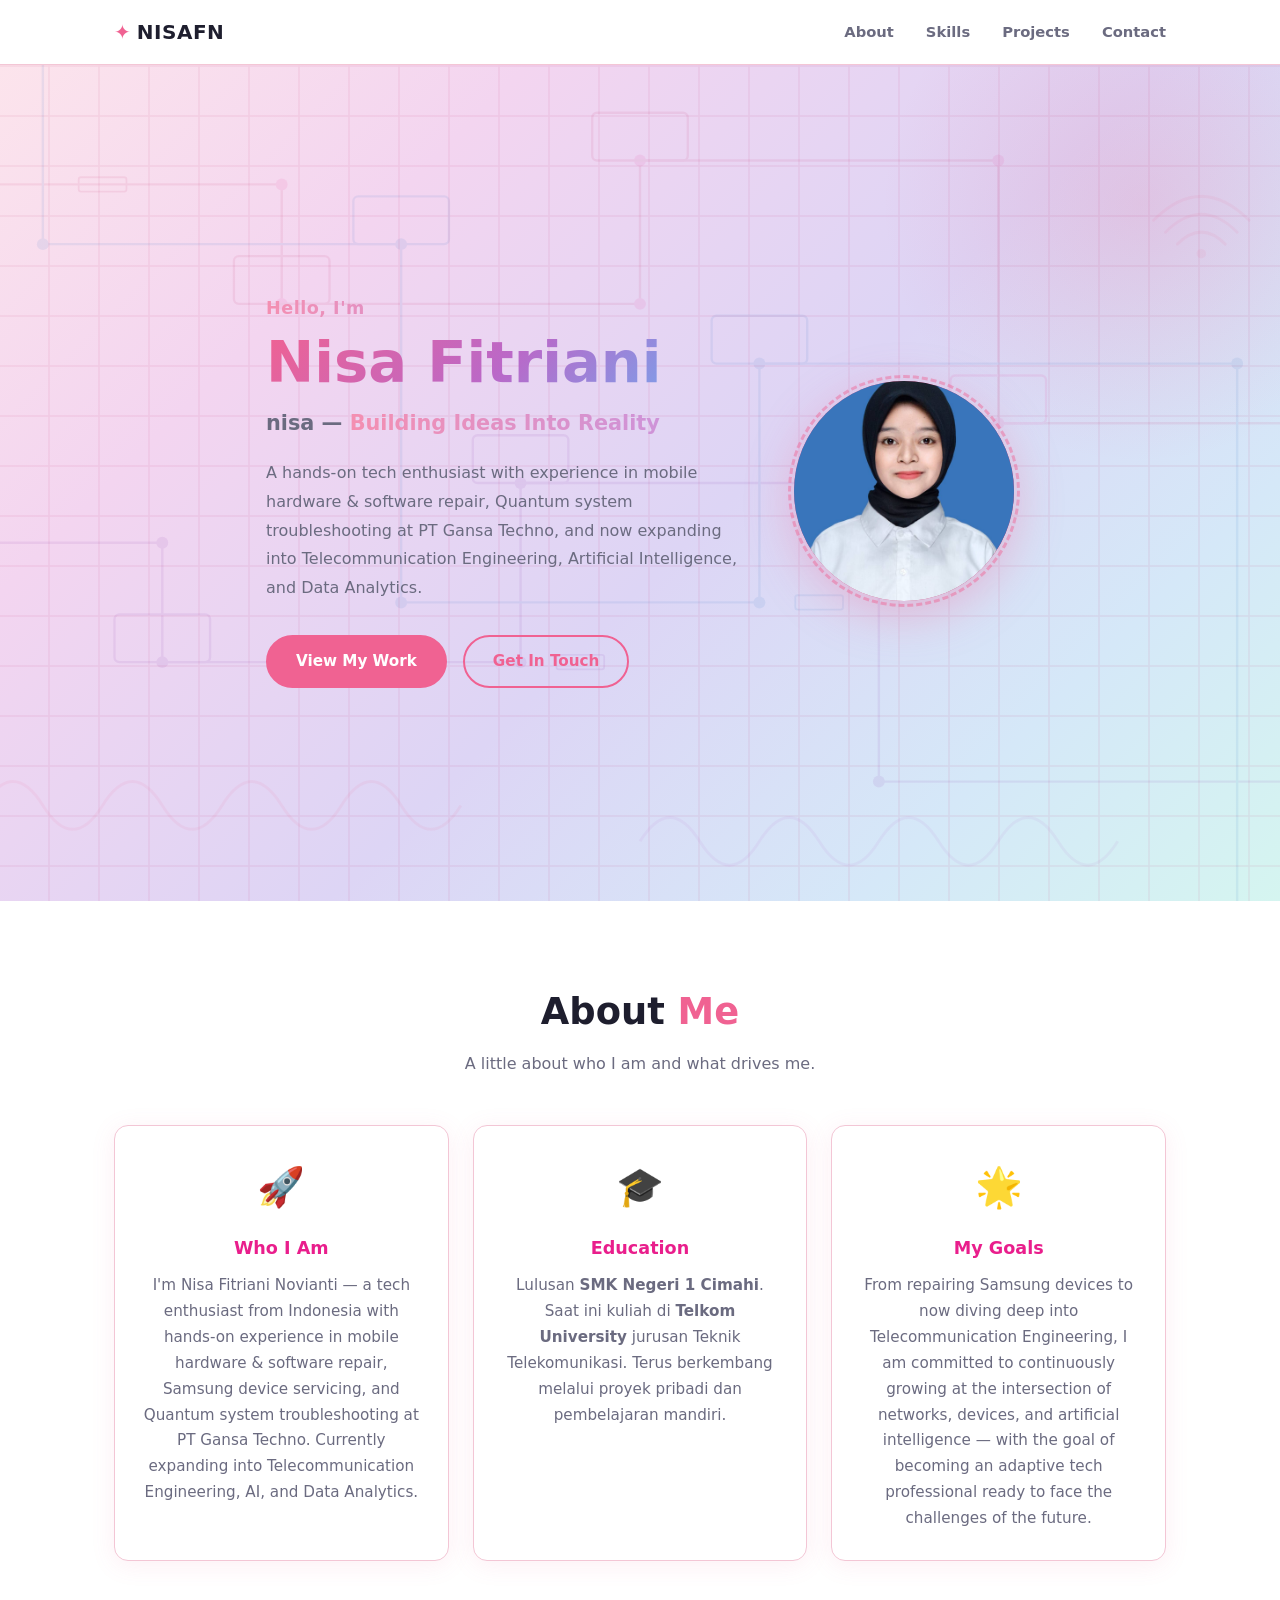
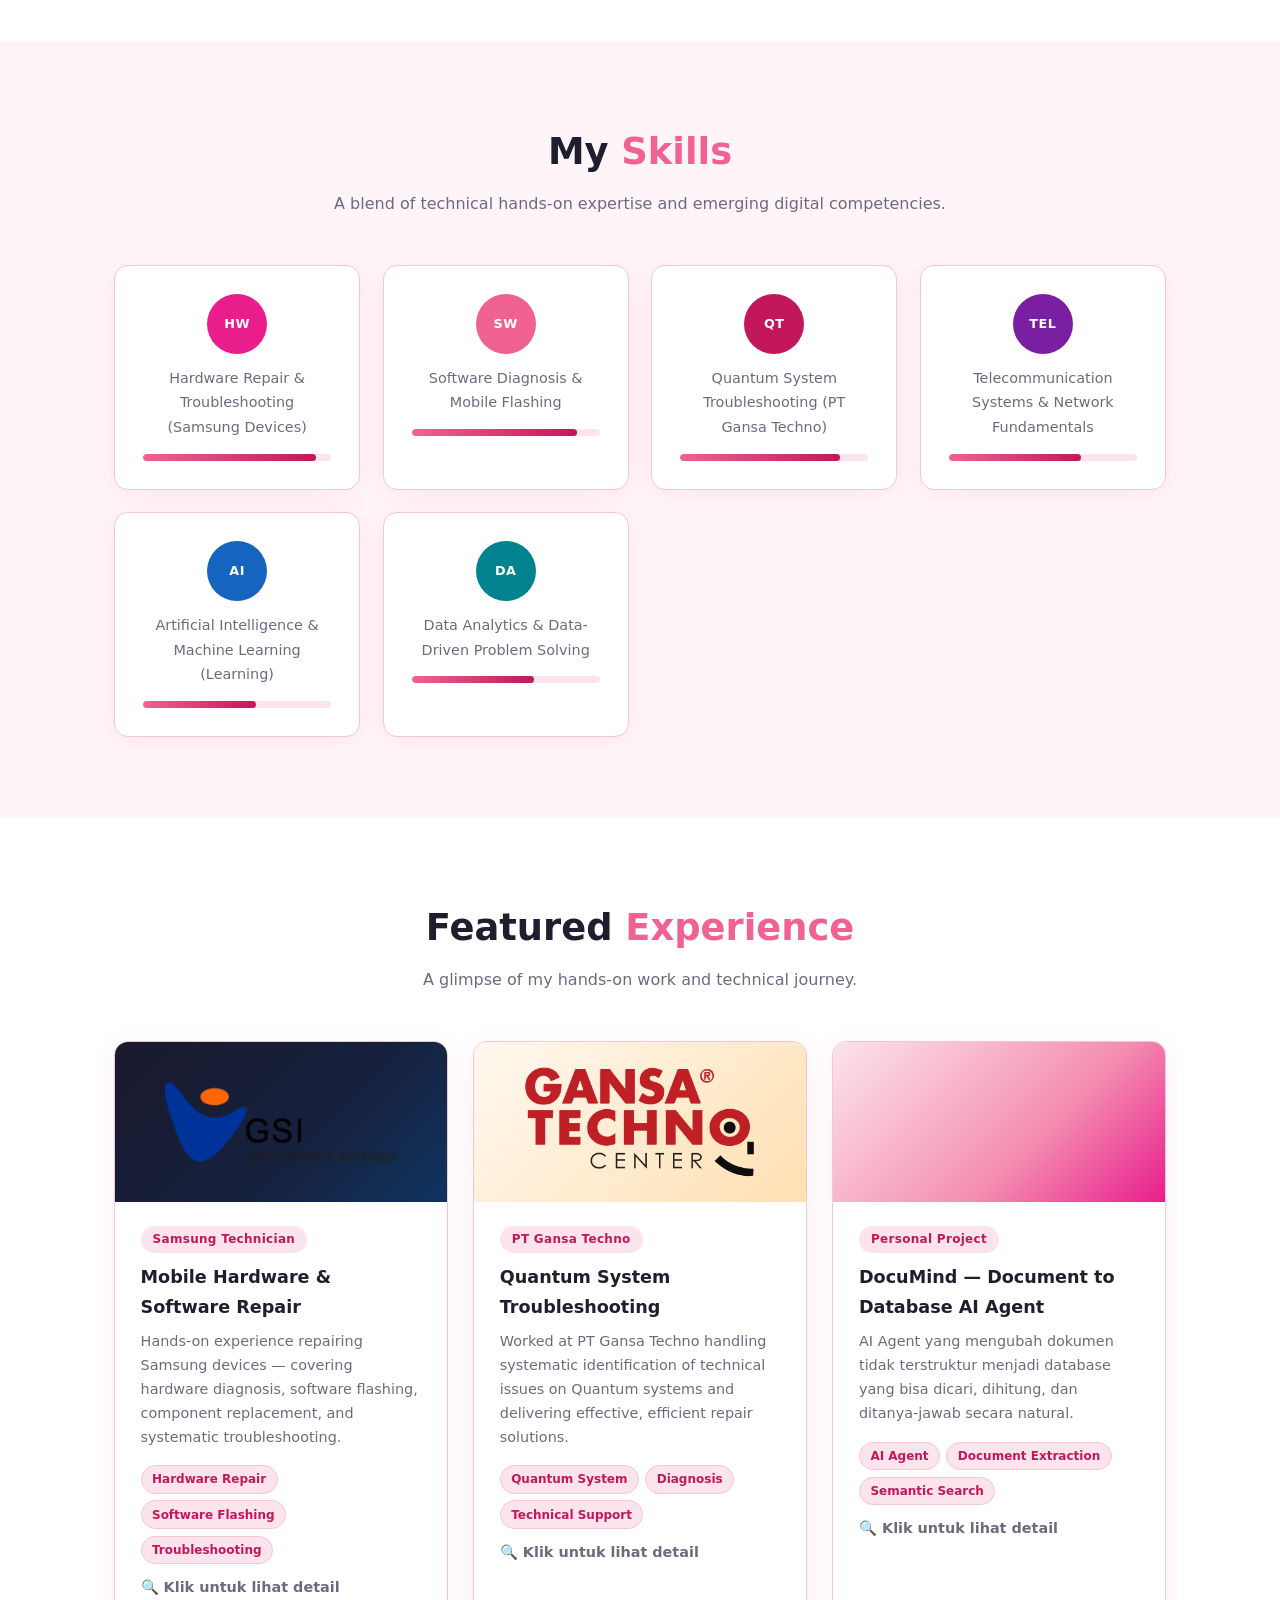
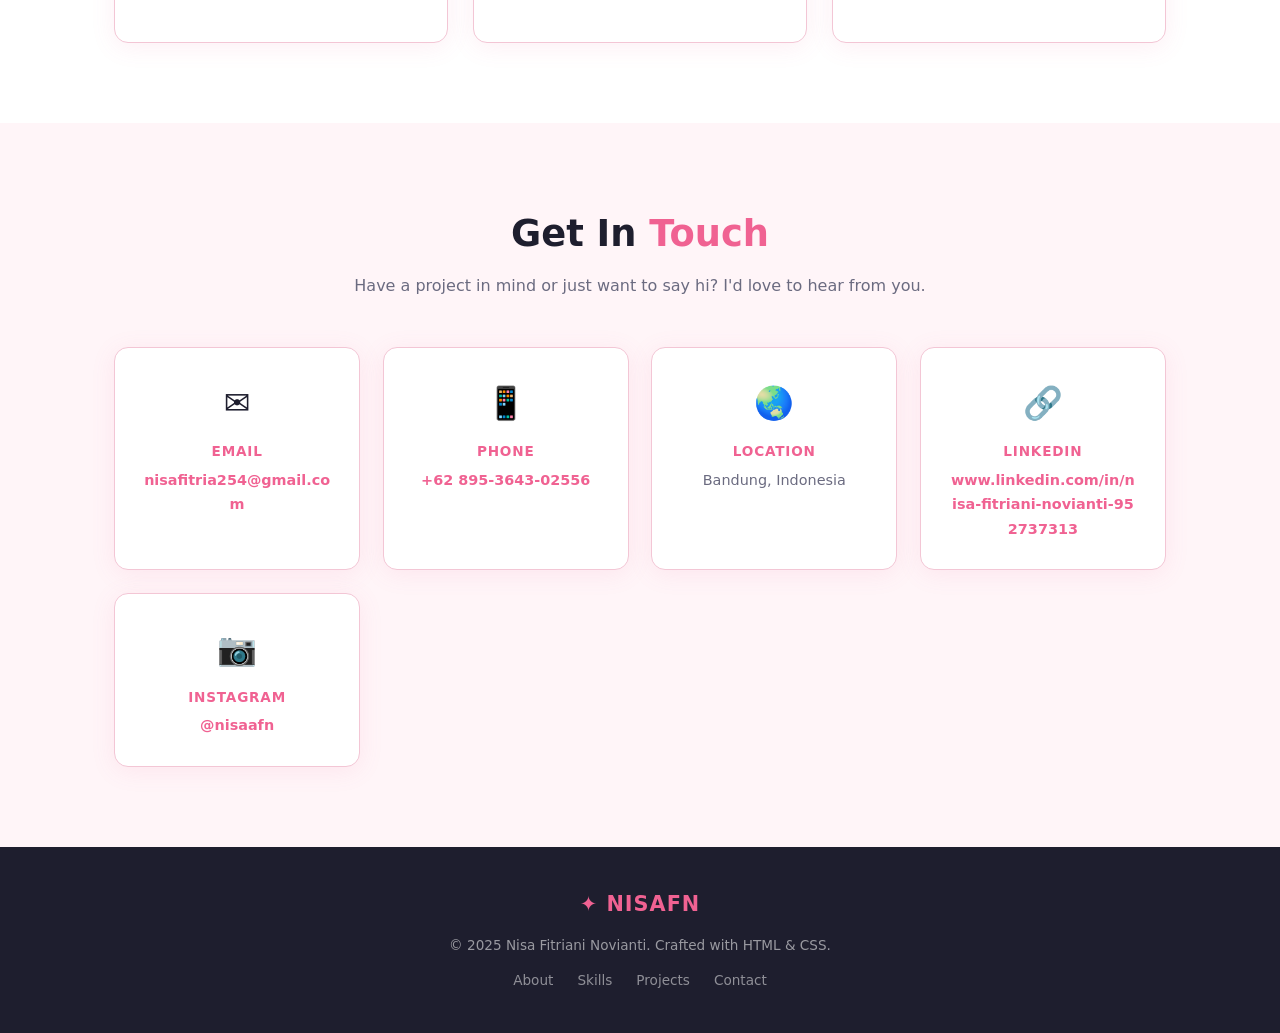
==== commit 0f2b424e: "Rename index (2).html to index.html" ====
--- a/index.html
+++ b/index.html
@@ -233,15 +233,15 @@
           </div>
         </article>
 
-        <!-- Card 3: Telkom & AI -->
-        <article class="project-card card clickable" onclick="openModal('modal-telkom')">
+        <!-- Card 3: DocuMind -->
+        <article class="project-card card clickable" onclick="openModal('modal-documind')">
           <div class="project-thumb thumb-3"></div>
           <div class="project-body">
-            <span class="project-tag">Currently Learning</span>
-            <h3>Telecommunication &amp; AI</h3>
-            <p>Actively studying Telecommunication Engineering at Telkom University while exploring Artificial Intelligence and Data Analytics for future-ready skills.</p>
+            <span class="project-tag">Personal Project</span>
+            <h3>DocuMind — Document to Database AI Agent</h3>
+            <p>AI Agent yang mengubah dokumen tidak terstruktur menjadi database yang bisa dicari, dihitung, dan ditanya-jawab secara natural.</p>
             <div class="project-stack">
-              <span>Telkom University</span><span>AI</span><span>Data Analytics</span>
+              <span>AI Agent</span><span>Document Extraction</span><span>Semantic Search</span>
             </div>
             <p class="card-click-hint">🔍 Klik untuk lihat detail</p>
           </div>
@@ -360,28 +360,24 @@
     </div>
   </div>
 
-  <!-- Modal: Telkom & AI -->
-  <div class="modal-overlay" id="modal-telkom" onclick="closeModalOutside(event, 'modal-telkom')">
+  <!-- Modal: DocuMind -->
+  <div class="modal-overlay" id="modal-documind" onclick="closeModalOutside(event, 'modal-documind')">
     <div class="modal-box">
-      <button class="modal-close" onclick="closeModal('modal-telkom')">&times;</button>
+      <button class="modal-close" onclick="closeModal('modal-documind')">&times;</button>
       <div class="modal-header">
-        <span class="project-tag">Currently Learning</span>
-        <h2>Telecommunication &amp; AI</h2>
-      </div>
-      <div class="modal-gallery" id="gallery-telkom">
-        <div class="modal-no-photo">📷 Belum ada foto — tambahkan nanti!</div>
-      </div>
-      <div class="modal-gallery-nav" id="nav-telkom" style="display:none">
-        <button onclick="prevPhoto('gallery-telkom', 'nav-telkom')">&#8592;</button>
-        <span class="gallery-counter" id="counter-telkom">1 / 1</span>
-        <button onclick="nextPhoto('gallery-telkom', 'nav-telkom')">&#8594;</button>
+        <span class="project-tag">Personal Project</span>
+        <h2>DocuMind — Document to Database AI Agent</h2>
       </div>
       <div class="modal-desc">
-        <h4>Tentang Pengalaman Ini</h4>
-        <p>Saat ini menempuh pendidikan S1 di Telkom University jurusan Teknik Telekomunikasi. Secara aktif mempelajari sistem jaringan dan komunikasi data, sekaligus mengeksplorasi bidang Kecerdasan Buatan (AI) dan Data Analytics untuk mempersiapkan diri menghadapi era teknologi digital yang terus berkembang.</p>
+        <h4>Tentang Proyek Ini</h4>
+        <p>DocuMind adalah AI Agent yang mengubah dokumen tidak terstruktur (PDF, Word, atau TXT) menjadi database yang bisa dicari, dihitung, dan ditanya-jawab secara natural. AI mengekstrak judul, ringkasan, entitas, dan jenis dokumen, lalu memberi setiap field skor keyakinan (confidence score). Field yang meragukan masuk ke review queue untuk diverifikasi manusia sebelum dianggap final. Dokumen juga disimpan sebagai vektor sehingga bisa dicari secara semantik, dan AI memilih jalur jawaban terbaik secara otomatis saat ditanya.</p>
+        <p style="margin-top:10px;">Versi online berjalan dalam <strong>mode demo</strong> dengan data contoh, sehingga bisa langsung dicoba tanpa server.</p>
         <div class="modal-tags">
-          <span>Telkom University</span><span>Teknik Telekomunikasi</span><span>AI</span><span>Data Analytics</span>
-        </div>
+          <span>AI Agent</span><span>Document Extraction</span><span>Semantic Search</span><span>Human-in-the-Loop</span>
+        </div>
+        <p style="margin-top:18px;">
+          <a href="https://nisafitriani1911.github.io/Documin/" target="_blank" rel="noopener" class="btn btn-primary">Buka DocuMind &#8599;</a>
+        </p>
       </div>
     </div>
   </div>
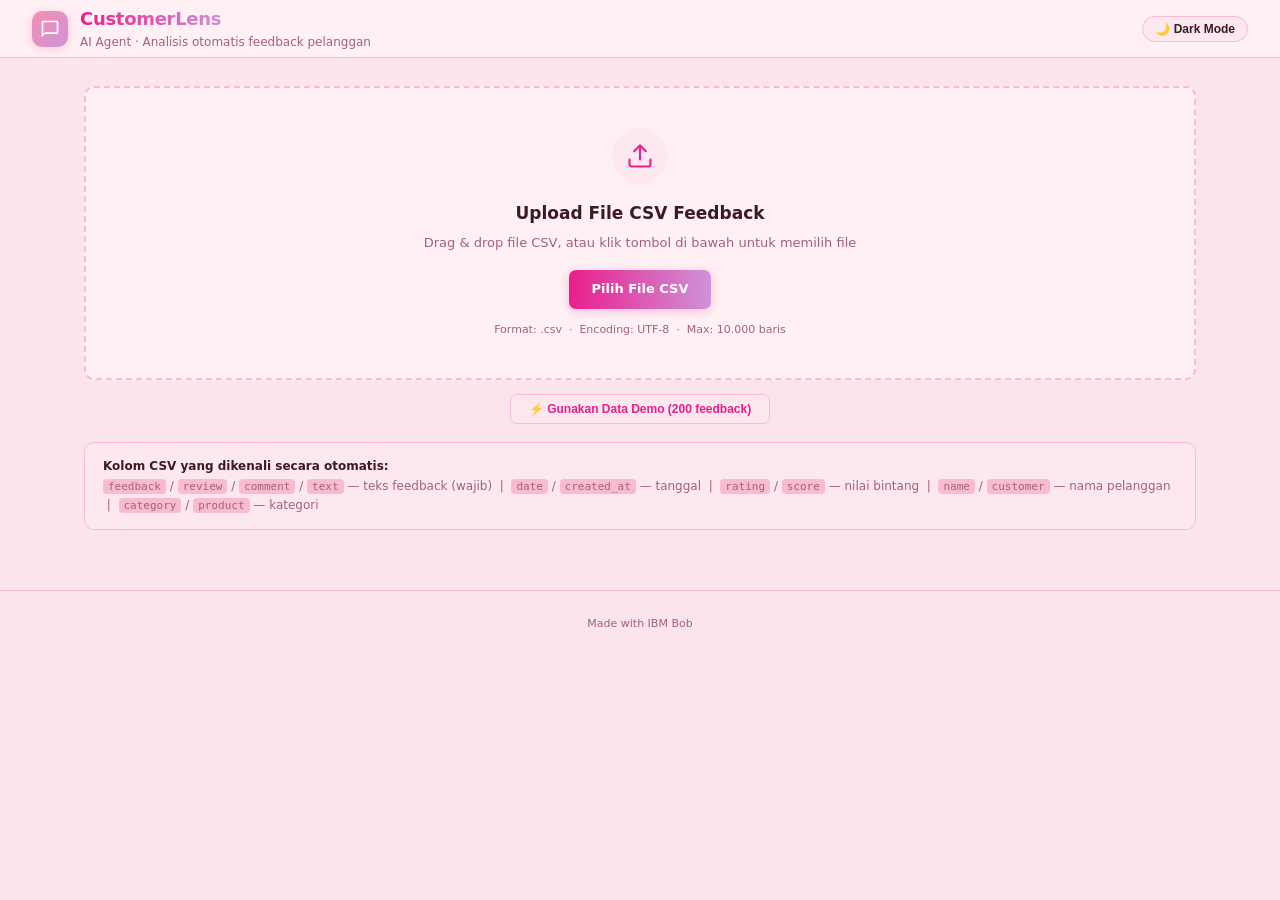
==== commit 6fda08e9: "index.html" ====
--- a/index.html
+++ b/index.html
@@ -1,436 +1,1573 @@
 <!DOCTYPE html>
-<html lang="en">
+<html lang="id" id="html-root">
 <head>
-  <meta charset="UTF-8" />
-  <meta name="viewport" content="width=device-width, initial-scale=1.0" />
-  <title>NISAFN — Developer Portfolio</title>
-  <link rel="stylesheet" href="style.css" />
+<meta charset="UTF-8" />
+<meta name="viewport" content="width=device-width, initial-scale=1.0" />
+<title>CustomerLens</title>
+<style>
+  *, *::before, *::after { box-sizing: border-box; margin: 0; padding: 0; }
+
+  :root {
+    --bg: #fce4ec;
+    --surface: #fff0f4;
+    --surface2: #fde8ef;
+    --border: #f8bbd0;
+    --text: #3b1a26;
+    --muted: #a0627a;
+    --accent: #e91e8c;
+    --pos: #d81b60;
+    --pos-bg: #fce4ec;
+    --neg: #c62828;
+    --neg-bg: #ffeaea;
+    --neu: #e65100;
+    --neu-bg: #fff3e0;
+    --purple: #ad1457;
+    --purple-bg: #fce4ec;
+    --radius: 10px;
+    --shadow: 0 1px 6px rgba(233,30,140,0.10);
+    --grad-start: #f48fb1;
+    --grad-end: #ce93d8;
+  }
+
+  /* ── DARK MODE ── */
+  html.dark {
+    --bg: #1a0a10;
+    --surface: #26101a;
+    --surface2: #311520;
+    --border: #5c2a3a;
+    --text: #fce4ec;
+    --muted: #f48fb1;
+    --shadow: 0 1px 4px rgba(0,0,0,0.5);
+    --pos-bg: #1b0d14;
+    --neg-bg: #2a0a0a;
+    --neu-bg: #2a1500;
+    --purple-bg: #1e0a18;
+  }
+  html.dark .upload-card.drag-over { background: #2a0d1a; }
+  html.dark .cs-config-bar { background: #2a0d1a; border-color: #ad1457; }
+  html.dark .cs-config-title { color: #f48fb1; }
+  html.dark .toast { background: #26101a; }
+  html.dark .toast-msg { color: #f48fb1; }
+  html.dark .table-search { background: var(--surface2); color: var(--text); }
+  html.dark .cs-input { background: var(--surface2); color: var(--text); }
+
+  body {
+    font-family: -apple-system, "Segoe UI", system-ui, sans-serif;
+    font-size: 14px;
+    line-height: 1.6;
+    background: var(--bg);
+    color: var(--text);
+    min-height: 100vh;
+  }
+
+  /* ── HEADER ── */
+  .header {
+    background: var(--surface);
+    border-bottom: 1px solid var(--border);
+    padding: 0 32px;
+    display: flex;
+    align-items: center;
+    height: 58px;
+    gap: 12px;
+    position: sticky;
+    top: 0;
+    z-index: 100;
+  }
+  .header-logo {
+    width: 36px; height: 36px;
+    background: linear-gradient(135deg, #f48fb1, #ce93d8);
+    border-radius: 10px;
+    display: flex; align-items: center; justify-content: center;
+    flex-shrink: 0;
+    box-shadow: 0 2px 8px rgba(244,143,177,0.4);
+  }
+  .header-logo svg { width: 20px; height: 20px; fill: #fff; }
+
+  /* Gradient brand name */
+  .header-title {
+    font-size: 18px; font-weight: 800;
+    background: linear-gradient(90deg, #e91e8c, #ce93d8, #f06292);
+    -webkit-background-clip: text;
+    -webkit-text-fill-color: transparent;
+    background-clip: text;
+    letter-spacing: -0.3px;
+  }
+  .header-sub { font-size: 12px; color: var(--muted); }
+
+  /* Dark mode toggle */
+  .dark-toggle {
+    margin-left: auto; background: var(--surface2); border: 1px solid var(--border);
+    border-radius: 20px; padding: 5px 12px; font-size: 12px; font-weight: 600;
+    cursor: pointer; color: var(--text); display: flex; align-items: center; gap: 6px;
+    white-space: nowrap;
+  }
+  .dark-toggle:hover { border-color: var(--accent); }
+
+  /* ── LAYOUT ── */
+  .main { max-width: 1160px; margin: 0 auto; padding: 28px 24px; }
+
+  /* ── UPLOAD SECTION ── */
+  .upload-card {
+    background: var(--surface);
+    border: 2px dashed var(--border);
+    border-radius: var(--radius);
+    padding: 40px 32px;
+    text-align: center;
+    transition: border-color 0.2s, background 0.2s;
+    cursor: pointer;
+    position: relative;
+  }
+  .upload-card.drag-over {
+    border-color: var(--accent);
+    background: #eff6ff;
+  }
+  .upload-card input[type="file"] {
+    position: absolute; inset: 0; opacity: 0; cursor: pointer; width: 100%; height: 100%;
+  }
+  .upload-icon { width: 56px; height: 56px; background: var(--surface2); border-radius: 50%;
+    display: flex; align-items: center; justify-content: center; margin: 0 auto 16px; }
+  .upload-icon svg { width: 28px; height: 28px; stroke: var(--accent); }
+  .upload-title { font-size: 17px; font-weight: 700; margin-bottom: 6px; }
+  .upload-hint { color: var(--muted); font-size: 13px; margin-bottom: 16px; }
+  .upload-btn {
+    display: inline-block;
+    background: linear-gradient(90deg, #e91e8c, #ce93d8);
+    color: #fff;
+    padding: 9px 22px; border-radius: 7px; font-size: 13px; font-weight: 600;
+    cursor: pointer; border: none; pointer-events: none;
+    box-shadow: 0 2px 8px rgba(233,30,140,0.25);
+  }
+  .upload-formats { margin-top: 12px; font-size: 11px; color: var(--muted); }
+
+  /* sample data btn */
+  .sample-btn {
+    margin-top: 14px; display: inline-block;
+    background: var(--surface2); color: var(--accent); border: 1px solid var(--border);
+    padding: 7px 18px; border-radius: 7px; font-size: 12px; font-weight: 600;
+    cursor: pointer; position: relative; z-index: 2;
+  }
+  .sample-btn:hover { background: var(--border); }
+
+  /* ── COLUMN FORMAT GUIDE ── */
+  .format-guide {
+    background: var(--surface2); border: 1px solid var(--border);
+    border-radius: var(--radius); padding: 14px 18px; margin-top: 18px;
+    font-size: 12px; color: var(--muted); text-align: left;
+  }
+  .format-guide strong { color: var(--text); }
+  .format-guide code {
+    background: var(--border); padding: 1px 5px; border-radius: 4px; font-size: 11px;
+  }
+
+  /* ── PROGRESS ── */
+  #progress-wrap {
+    background: var(--surface); border-radius: var(--radius);
+    padding: 24px 28px; text-align: center; box-shadow: var(--shadow); margin-top: 24px;
+    display: none;
+  }
+  .progress-bar-track {
+    height: 8px; background: var(--border); border-radius: 99px; overflow: hidden; margin: 16px 0 10px;
+  }
+  .progress-bar-fill {
+    height: 100%; background: linear-gradient(90deg, #f48fb1, #e91e8c, #ce93d8);
+    border-radius: 99px; width: 0%; transition: width 0.3s;
+  }
+  .progress-label { font-size: 12px; color: var(--muted); }
+
+  /* ── DASHBOARD ── */
+  #dashboard { display: none; margin-top: 28px; }
+
+  /* file info bar */
+  .file-bar {
+    background: var(--surface); border-radius: var(--radius); box-shadow: var(--shadow);
+    padding: 14px 20px; display: flex; align-items: center; gap: 12px; margin-bottom: 20px;
+  }
+  .file-bar svg { width: 20px; height: 20px; stroke: var(--accent); flex-shrink: 0; }
+  .file-bar-name { font-weight: 600; font-size: 14px; }
+  .file-bar-meta { font-size: 12px; color: var(--muted); }
+  .file-bar-reset {
+    margin-left: auto; background: transparent; border: 1px solid var(--border);
+    padding: 5px 14px; border-radius: 6px; font-size: 12px; cursor: pointer; color: var(--muted);
+  }
+  .file-bar-reset:hover { border-color: var(--neg); color: var(--neg); }
+
+  /* KPI cards */
+  .kpi-grid { display: grid; grid-template-columns: repeat(4, 1fr); gap: 14px; margin-bottom: 20px; }
+  @media (max-width: 760px) { .kpi-grid { grid-template-columns: repeat(2, 1fr); } }
+  .kpi-card {
+    background: var(--surface); border-radius: var(--radius); box-shadow: var(--shadow);
+    padding: 18px 20px;
+  }
+  .kpi-label { font-size: 11px; font-weight: 600; text-transform: uppercase; letter-spacing: .6px; color: var(--muted); margin-bottom: 6px; }
+  .kpi-value { font-size: 30px; font-weight: 800; line-height: 1; }
+  .kpi-sub { font-size: 12px; color: var(--muted); margin-top: 4px; }
+  .kpi-pos .kpi-value {
+    background: linear-gradient(90deg, #e91e8c, #f06292);
+    -webkit-background-clip: text; -webkit-text-fill-color: transparent; background-clip: text;
+  }
+  .kpi-neg .kpi-value { color: var(--neg); }
+  .kpi-neu .kpi-value { color: var(--neu); }
+  .kpi-total .kpi-value {
+    background: linear-gradient(90deg, #e91e8c, #ce93d8);
+    -webkit-background-clip: text; -webkit-text-fill-color: transparent; background-clip: text;
+  }
+
+  /* charts row */
+  .charts-grid { display: grid; grid-template-columns: 1fr 1fr; gap: 16px; margin-bottom: 20px; }
+  @media (max-width: 720px) { .charts-grid { grid-template-columns: 1fr; } }
+  .chart-card {
+    background: var(--surface); border-radius: var(--radius); box-shadow: var(--shadow);
+    padding: 20px;
+  }
+  .chart-title { font-size: 13px; font-weight: 700; margin-bottom: 14px; color: var(--text); }
+
+  /* SVG charts */
+  .chart-svg { width: 100%; display: block; }
+
+  /* themes grid */
+  .themes-grid { display: grid; grid-template-columns: 1fr 1fr; gap: 16px; margin-bottom: 20px; }
+  @media (max-width: 720px) { .themes-grid { grid-template-columns: 1fr; } }
+
+  /* theme bars */
+  .theme-bar-item { display: flex; align-items: center; gap: 10px; margin-bottom: 9px; }
+  .theme-bar-label { width: 110px; font-size: 12px; color: var(--text); flex-shrink: 0; white-space: nowrap; overflow: hidden; text-overflow: ellipsis; }
+  .theme-bar-track { flex: 1; height: 8px; background: var(--border); border-radius: 99px; overflow: hidden; }
+  .theme-bar-fill { height: 100%; border-radius: 99px; background: var(--accent); }
+  .theme-bar-count { width: 30px; text-align: right; font-size: 12px; color: var(--muted); }
+
+  /* insights */
+  .insights-card {
+    background: var(--surface); border-radius: var(--radius); box-shadow: var(--shadow);
+    padding: 20px; margin-bottom: 20px;
+  }
+  .insights-title { font-size: 14px; font-weight: 700; margin-bottom: 14px; display: flex; align-items: center; gap: 8px; }
+  .insights-title span { font-size: 16px; }
+  .insight-item {
+    display: flex; gap: 12px; padding: 12px 14px; border-radius: 8px;
+    margin-bottom: 9px; align-items: flex-start;
+  }
+  .insight-item.urgent { background: var(--neg-bg); border-left: 3px solid var(--neg); }
+  .insight-item.positive { background: var(--pos-bg); border-left: 3px solid var(--pos); }
+  .insight-item.neutral { background: var(--neu-bg); border-left: 3px solid var(--neu); }
+  .insight-item.info { background: var(--purple-bg); border-left: 3px solid var(--purple); }
+  .insight-icon { font-size: 18px; flex-shrink: 0; line-height: 1.4; }
+  .insight-text { font-size: 13px; line-height: 1.5; }
+  .insight-text strong { display: block; font-size: 13px; margin-bottom: 2px; }
+
+  /* word cloud */
+  .word-cloud { display: flex; flex-wrap: wrap; gap: 8px; padding: 4px 0; }
+  .word-tag {
+    padding: 4px 10px; border-radius: 20px; font-size: 12px; font-weight: 600;
+    background: var(--surface2); color: var(--text); border: 1px solid var(--border);
+  }
+
+  /* feedback table */
+  .table-card {
+    background: var(--surface); border-radius: var(--radius); box-shadow: var(--shadow);
+    padding: 20px; margin-bottom: 20px; overflow: hidden;
+  }
+  .table-header-row { display: flex; justify-content: space-between; align-items: center; margin-bottom: 14px; }
+  .table-search {
+    border: 1px solid var(--border); border-radius: 7px; padding: 7px 12px;
+    font-size: 13px; width: 240px; outline: none;
+    font-family: inherit;
+  }
+  .table-search:focus { border-color: var(--accent); }
+  .filter-pills { display: flex; gap: 6px; }
+  .filter-pill {
+    padding: 5px 12px; border-radius: 20px; font-size: 12px; font-weight: 600;
+    border: 1px solid var(--border); cursor: pointer; background: var(--surface2);
+    color: var(--muted);
+  }
+  .filter-pill.active-all { background: var(--accent); color: #fff; border-color: var(--accent); }
+  .filter-pill.active-pos { background: var(--pos-bg); color: var(--pos); border-color: var(--pos); }
+  .filter-pill.active-neg { background: var(--neg-bg); color: var(--neg); border-color: var(--neg); }
+  .filter-pill.active-neu { background: var(--neu-bg); color: var(--neu); border-color: var(--neu); }
+
+  table { width: 100%; border-collapse: collapse; font-size: 13px; }
+  thead th {
+    text-align: left; font-size: 11px; font-weight: 700; text-transform: uppercase;
+    letter-spacing: .5px; color: var(--muted); padding: 8px 10px;
+    border-bottom: 2px solid var(--border);
+  }
+  tbody tr:hover { background: var(--surface2); }
+  tbody td { padding: 10px 10px; border-bottom: 1px solid var(--border); vertical-align: top; }
+  .badge {
+    display: inline-block; padding: 2px 9px; border-radius: 20px;
+    font-size: 11px; font-weight: 700; white-space: nowrap;
+  }
+  .badge-pos { background: var(--pos-bg); color: var(--pos); }
+  .badge-neg { background: var(--neg-bg); color: var(--neg); }
+  .badge-neu { background: var(--neu-bg); color: var(--neu); }
+  .score-bar { display: flex; align-items: center; gap: 6px; }
+  .score-mini { width: 50px; height: 5px; background: var(--border); border-radius: 99px; overflow: hidden; }
+  .score-mini-fill { height: 100%; border-radius: 99px; }
+  .text-cell { max-width: 280px; }
+  .theme-chip {
+    display: inline-block; background: var(--purple-bg); color: var(--purple);
+    font-size: 10px; font-weight: 600; padding: 1px 7px; border-radius: 20px; margin-right: 3px; margin-top: 2px;
+  }
+
+  /* pagination */
+  .pagination { display: flex; justify-content: center; align-items: center; gap: 6px; margin-top: 14px; }
+  .page-btn {
+    padding: 5px 11px; border: 1px solid var(--border); border-radius: 6px;
+    font-size: 12px; cursor: pointer; background: var(--surface2);
+  }
+  .page-btn:hover, .page-btn.active { background: var(--accent); color: #fff; border-color: var(--accent); }
+  .page-info { font-size: 12px; color: var(--muted); }
+
+  /* empty state */
+  .empty { text-align: center; padding: 40px; color: var(--muted); font-size: 13px; }
+
+  /* footer */
+  .footer {
+    text-align: center; padding: 24px 0 28px;
+    font-size: 11px; color: var(--muted); border-top: 1px solid var(--border);
+    margin-top: 32px;
+  }
+
+  /* ── NPS GAUGE ── */
+  .nps-gauge-wrap { text-align: center; padding: 8px 0; }
+  .nps-value { font-size: 40px; font-weight: 900; line-height: 1; }
+  .nps-value.great { color: var(--pos); }
+  .nps-value.ok { color: var(--neu); }
+  .nps-value.poor { color: var(--neg); }
+  .nps-label { font-size: 11px; font-weight: 700; text-transform: uppercase; letter-spacing: .6px; margin-top: 4px; }
+  .nps-bar-wrap { margin: 10px 0 6px; height: 10px; background: var(--border); border-radius: 99px; overflow: hidden; position: relative; }
+  .nps-bar-fill { height: 100%; border-radius: 99px; transition: width .6s ease; }
+  .nps-desc { font-size: 11px; color: var(--muted); }
+
+  /* ── TOP KELUHAN ── */
+  .complaint-item {
+    display: flex; align-items: center; gap: 10px;
+    padding: 9px 12px; border-radius: 8px; margin-bottom: 7px;
+    background: var(--surface2); border: 1px solid var(--border);
+  }
+  .complaint-rank { font-size: 16px; font-weight: 900; width: 26px; text-align: center; flex-shrink: 0; color: var(--neg); }
+  .complaint-text { flex: 1; font-size: 12px; line-height: 1.4; }
+  .complaint-count { font-size: 11px; font-weight: 700; color: var(--muted); white-space: nowrap; }
+
+  /* ── RIWAYAT ── */
+  .history-card {
+    background: var(--surface); border-radius: var(--radius); box-shadow: var(--shadow);
+    padding: 20px; margin-bottom: 20px;
+  }
+  .history-title { font-size: 13px; font-weight: 700; margin-bottom: 12px; display: flex; align-items: center; justify-content: space-between; }
+  .history-clear-btn {
+    font-size: 11px; color: var(--neg); background: none; border: none; cursor: pointer; font-weight: 600;
+  }
+  .history-empty { font-size: 12px; color: var(--muted); text-align: center; padding: 16px 0; }
+  .history-item {
+    display: flex; align-items: center; gap: 10px; padding: 9px 12px;
+    border-radius: 8px; margin-bottom: 6px; border: 1px solid var(--border);
+    background: var(--surface2); cursor: pointer;
+  }
+  .history-item:hover { border-color: var(--accent); }
+  .history-item-icon { font-size: 16px; flex-shrink: 0; }
+  .history-item-name { font-size: 13px; font-weight: 600; flex: 1; }
+  .history-item-meta { font-size: 11px; color: var(--muted); }
+  .history-badges { display: flex; gap: 5px; }
+  .history-badge { font-size: 10px; font-weight: 700; padding: 1px 7px; border-radius: 20px; }
+  .hb-pos { background: var(--pos-bg); color: var(--pos); }
+  .hb-neg { background: var(--neg-bg); color: var(--neg); }
+
+  /* ── EXPORT BTN ── */
+  .export-row { display: flex; gap: 10px; margin-bottom: 20px; flex-wrap: wrap; }
+  .export-btn {
+    background: var(--surface); border: 1px solid var(--border); border-radius: 8px;
+    padding: 9px 16px; font-size: 12px; font-weight: 600; cursor: pointer; color: var(--text);
+    display: flex; align-items: center; gap: 7px;
+  }
+  .export-btn:hover { border-color: var(--accent); color: var(--accent); }
+  .export-btn svg { width: 14px; height: 14px; stroke: currentColor; fill: none; stroke-width: 2; stroke-linecap: round; }
+
+  /* CS CONFIG PANEL */
+  .cs-config-bar {
+    background: #fffbeb; border: 1px solid #fde68a;
+    border-radius: var(--radius); padding: 14px 20px;
+    display: flex; align-items: center; gap: 14px; margin-bottom: 20px;
+    flex-wrap: wrap;
+  }
+  .cs-config-bar label { font-size: 12px; font-weight: 600; color: var(--text); white-space: nowrap; }
+  .cs-input {
+    border: 1px solid var(--border); border-radius: 7px;
+    padding: 6px 11px; font-size: 13px; outline: none; font-family: inherit;
+    width: 180px;
+  }
+  .cs-input:focus { border-color: var(--accent); }
+  .cs-config-title { font-size: 13px; font-weight: 700; color: #92400e; white-space: nowrap; }
+  .cs-config-icon { font-size: 18px; flex-shrink: 0; }
+  .notif-btn {
+    background: linear-gradient(90deg, #e91e8c, #ce93d8);
+    color: #fff; border: none;
+    padding: 7px 16px; border-radius: 7px; font-size: 12px; font-weight: 600;
+    cursor: pointer; white-space: nowrap;
+    box-shadow: 0 2px 8px rgba(233,30,140,0.2);
+  }
+  .notif-btn:hover { opacity: 0.88; }
+  .notif-btn.granted { background: linear-gradient(90deg, #d81b60, #ad1457); }
+  .notif-status { font-size: 11px; color: var(--muted); }
+
+  /* WA BUTTON IN INSIGHT */
+  .wa-btn {
+    display: inline-flex; align-items: center; gap: 5px;
+    background: #25d366; color: #fff; border: none;
+    padding: 5px 13px; border-radius: 6px; font-size: 12px; font-weight: 600;
+    cursor: pointer; margin-top: 7px; text-decoration: none;
+    white-space: nowrap;
+  }
+  .wa-btn:hover { background: #1da851; }
+
+  /* TOAST NOTIFICATION */
+  .toast-wrap {
+    position: fixed; top: 70px; right: 20px; z-index: 9999;
+    display: flex; flex-direction: column; gap: 8px; pointer-events: none;
+  }
+  .toast {
+    background: #1f2328; color: #fff; padding: 12px 18px;
+    border-radius: 10px; font-size: 13px; max-width: 320px;
+    box-shadow: 0 4px 16px rgba(0,0,0,0.18);
+    pointer-events: auto; display: flex; gap: 10px; align-items: flex-start;
+    animation: slideIn .25s ease;
+  }
+  .toast.toast-urgent { border-left: 4px solid var(--neg); }
+  .toast.toast-ok { border-left: 4px solid var(--pos); }
+  .toast-icon { font-size: 18px; flex-shrink: 0; }
+  .toast-body { flex: 1; line-height: 1.4; }
+  .toast-title { font-weight: 700; font-size: 13px; }
+  .toast-msg { font-size: 12px; color: #adb5bd; margin-top: 2px; }
+  .toast-close { background: none; border: none; color: #adb5bd; cursor: pointer; font-size: 16px; flex-shrink: 0; line-height: 1; }
+  @keyframes slideIn { from { opacity:0; transform: translateX(30px); } to { opacity:1; transform: translateX(0); } }
+</style>
 </head>
 <body>
 
-  <!-- ───────────── NAVBAR ───────────── -->
-  <header class="navbar">
-    <div class="container nav-inner">
-      <a href="#" class="logo">&#10022; <span>NISAFN</span></a>
-      <nav>
-        <ul class="nav-links">
-          <li><a href="#about">About</a></li>
-          <li><a href="#skills">Skills</a></li>
-          <li><a href="#projects">Projects</a></li>
-          <li><a href="#contact">Contact</a></li>
-        </ul>
-      </nav>
+<!-- TOAST CONTAINER -->
+<div class="toast-wrap" id="toast-wrap"></div>
+
+<!-- HEADER -->
+<header class="header">
+  <div class="header-logo">
+    <svg viewBox="0 0 24 24"><path d="M20 2H4c-1.1 0-2 .9-2 2v18l4-4h14c1.1 0 2-.9 2-2V4c0-1.1-.9-2-2-2zm0 14H6l-2 2V4h16v12z"/></svg>
+  </div>
+  <div>
+    <div class="header-title">CustomerLens</div>
+    <div class="header-sub">AI Agent · Analisis otomatis feedback pelanggan</div>
+  </div>
+  <button class="dark-toggle" id="dark-toggle-btn">🌙 Dark Mode</button>
+</header>
+
+<div class="main">
+
+  <!-- UPLOAD -->
+  <div id="upload-section">
+    <div class="upload-card" id="drop-zone">
+      <input type="file" id="csv-file" accept=".csv,.txt" />
+      <div class="upload-icon">
+        <svg viewBox="0 0 24 24" fill="none" stroke-width="1.8" stroke-linecap="round" stroke-linejoin="round">
+          <path d="M21 15v4a2 2 0 0 1-2 2H5a2 2 0 0 1-2-2v-4"/><polyline points="17 8 12 3 7 8"/><line x1="12" y1="3" x2="12" y2="15"/>
+        </svg>
+      </div>
+      <div class="upload-title">Upload File CSV Feedback</div>
+      <div class="upload-hint">Drag & drop file CSV, atau klik tombol di bawah untuk memilih file</div>
+      <span class="upload-btn">Pilih File CSV</span>
+      <div class="upload-formats">Format: .csv &nbsp;·&nbsp; Encoding: UTF-8 &nbsp;·&nbsp; Max: 10.000 baris</div>
     </div>
-  </header>
-
-  <!-- ───────────── HERO ───────────── -->
-  <section class="hero" id="home">
-    <div class="hero-bg-shape"></div>
-    <!-- Circuit board & telecom decorative background -->
-    <div class="hero-circuit" aria-hidden="true">
-      <svg viewBox="0 0 1200 700" preserveAspectRatio="xMidYMid slice" xmlns="http://www.w3.org/2000/svg">
-        <!-- Circuit traces horizontal -->
-        <line x1="0" y1="100" x2="300" y2="100" stroke="#c2185b" stroke-width="2"/>
-        <line x1="300" y1="100" x2="300" y2="200" stroke="#c2185b" stroke-width="2"/>
-        <line x1="300" y1="200" x2="600" y2="200" stroke="#c2185b" stroke-width="2"/>
-        <line x1="600" y1="200" x2="600" y2="80" stroke="#c2185b" stroke-width="2"/>
-        <line x1="600" y1="80" x2="900" y2="80" stroke="#c2185b" stroke-width="2"/>
-        <line x1="900" y1="80" x2="900" y2="300" stroke="#c2185b" stroke-width="2"/>
-        <line x1="900" y1="300" x2="1200" y2="300" stroke="#c2185b" stroke-width="2"/>
-        <line x1="0" y1="400" x2="200" y2="400" stroke="#7b1fa2" stroke-width="2"/>
-        <line x1="200" y1="400" x2="200" y2="500" stroke="#7b1fa2" stroke-width="2"/>
-        <line x1="200" y1="500" x2="500" y2="500" stroke="#7b1fa2" stroke-width="2"/>
-        <line x1="500" y1="500" x2="500" y2="350" stroke="#7b1fa2" stroke-width="2"/>
-        <line x1="500" y1="350" x2="800" y2="350" stroke="#7b1fa2" stroke-width="2"/>
-        <line x1="800" y1="350" x2="800" y2="600" stroke="#7b1fa2" stroke-width="2"/>
-        <line x1="800" y1="600" x2="1200" y2="600" stroke="#7b1fa2" stroke-width="2"/>
-        <line x1="100" y1="0" x2="100" y2="150" stroke="#1565c0" stroke-width="2"/>
-        <line x1="100" y1="150" x2="400" y2="150" stroke="#1565c0" stroke-width="2"/>
-        <line x1="400" y1="150" x2="400" y2="450" stroke="#1565c0" stroke-width="2"/>
-        <line x1="400" y1="450" x2="700" y2="450" stroke="#1565c0" stroke-width="2"/>
-        <line x1="700" y1="450" x2="700" y2="250" stroke="#1565c0" stroke-width="2"/>
-        <line x1="700" y1="250" x2="1100" y2="250" stroke="#1565c0" stroke-width="2"/>
-        <line x1="1100" y1="250" x2="1100" y2="700" stroke="#1565c0" stroke-width="2"/>
-        <!-- Circuit nodes / solder points -->
-        <circle cx="300" cy="100" r="5" fill="#e91e8c"/>
-        <circle cx="300" cy="200" r="5" fill="#e91e8c"/>
-        <circle cx="600" cy="200" r="5" fill="#e91e8c"/>
-        <circle cx="600" cy="80"  r="5" fill="#e91e8c"/>
-        <circle cx="900" cy="80"  r="5" fill="#e91e8c"/>
-        <circle cx="900" cy="300" r="5" fill="#e91e8c"/>
-        <circle cx="200" cy="400" r="5" fill="#7b1fa2"/>
-        <circle cx="200" cy="500" r="5" fill="#7b1fa2"/>
-        <circle cx="500" cy="500" r="5" fill="#7b1fa2"/>
-        <circle cx="500" cy="350" r="5" fill="#7b1fa2"/>
-        <circle cx="800" cy="350" r="5" fill="#7b1fa2"/>
-        <circle cx="800" cy="600" r="5" fill="#7b1fa2"/>
-        <circle cx="100" cy="150" r="5" fill="#1565c0"/>
-        <circle cx="400" cy="150" r="5" fill="#1565c0"/>
-        <circle cx="400" cy="450" r="5" fill="#1565c0"/>
-        <circle cx="700" cy="450" r="5" fill="#1565c0"/>
-        <circle cx="700" cy="250" r="5" fill="#1565c0"/>
-        <circle cx="1100" cy="250" r="5" fill="#1565c0"/>
-        <!-- IC / chip components -->
-        <rect x="260" y="160" width="80" height="40" rx="4" fill="none" stroke="#c2185b" stroke-width="2"/>
-        <rect x="560" y="40"  width="80" height="40" rx="4" fill="none" stroke="#c2185b" stroke-width="2"/>
-        <rect x="860" y="260" width="80" height="40" rx="4" fill="none" stroke="#e91e8c" stroke-width="2"/>
-        <rect x="160" y="460" width="80" height="40" rx="4" fill="none" stroke="#7b1fa2" stroke-width="2"/>
-        <rect x="460" y="310" width="80" height="40" rx="4" fill="none" stroke="#7b1fa2" stroke-width="2"/>
-        <rect x="360" y="110" width="80" height="40" rx="4" fill="none" stroke="#1565c0" stroke-width="2"/>
-        <rect x="660" y="210" width="80" height="40" rx="4" fill="none" stroke="#1565c0" stroke-width="2"/>
-        <!-- Signal wave (telecom) -->
-        <path d="M50 620 Q75 580 100 620 Q125 660 150 620 Q175 580 200 620 Q225 660 250 620 Q275 580 300 620 Q325 660 350 620 Q375 580 400 620 Q425 660 450 620" fill="none" stroke="#f06292" stroke-width="2.5"/>
-        <path d="M600 650 Q625 610 650 650 Q675 690 700 650 Q725 610 750 650 Q775 690 800 650 Q825 610 850 650 Q875 690 900 650 Q925 610 950 650 Q975 690 1000 650" fill="none" stroke="#ba68c8" stroke-width="2.5"/>
-        <!-- WiFi / signal arcs (telecom symbol) -->
-        <path d="M1050 150 Q1070 130 1090 150" fill="none" stroke="#f06292" stroke-width="2.5" stroke-linecap="round"/>
-        <path d="M1040 140 Q1070 110 1100 140" fill="none" stroke="#f06292" stroke-width="2.5" stroke-linecap="round"/>
-        <path d="M1030 130 Q1070 90  1110 130" fill="none" stroke="#f06292" stroke-width="2.5" stroke-linecap="round"/>
-        <circle cx="1070" cy="158" r="4" fill="#f06292"/>
-        <!-- Small resistor symbols -->
-        <rect x="130" y="94"  width="40" height="12" rx="2" fill="none" stroke="#c2185b" stroke-width="1.5"/>
-        <rect x="730" y="444" width="40" height="12" rx="2" fill="none" stroke="#1565c0" stroke-width="1.5"/>
-        <rect x="530" y="494" width="40" height="12" rx="2" fill="none" stroke="#7b1fa2" stroke-width="1.5"/>
-      </svg>
+    <div style="text-align:center">
+      <button class="sample-btn" id="demo-btn">⚡ Gunakan Data Demo (200 feedback)</button>
     </div>
-    <div class="container hero-inner">
-      <div class="hero-text">
-        <p class="hero-greeting">Hello, I&apos;m</p>
-        <h1 class="hero-name">Nisa Fitriani</h1>
-        <h2 class="hero-tagline">nisa — <span>Building Ideas Into Reality</span></h2>
-        <p class="hero-desc">
-          A hands-on tech enthusiast with experience in mobile hardware &amp; software repair,
-          Quantum system troubleshooting at PT Gansa Techno, and now expanding into
-          Telecommunication Engineering, Artificial Intelligence, and Data Analytics.
-        </p>
-        <div class="hero-cta">
-          <a href="#projects" class="btn btn-primary">View My Work</a>
-          <a href="#contact" class="btn btn-outline">Get In Touch</a>
-        </div>
-      </div>
-      <div class="hero-avatar">
-        <div class="avatar-ring">
-          <img src="pas foto-min.jpeg" alt="Nisa Fitriani Novianti" class="avatar-photo" />
-        </div>
-      </div>
-    </div>
-  </section>
-
-  <!-- ───────────── ABOUT ───────────── -->
-  <section class="section" id="about">
-    <div class="container">
-      <h2 class="section-title">About <span>Me</span></h2>
-      <p class="section-sub">A little about who I am and what drives me.</p>
-      <div class="about-grid">
-        <div class="about-card card">
-          <div class="about-icon">&#128640;</div>
-          <h3>Who I Am</h3>
-          <p>
-            I&apos;m Nisa Fitriani Novianti — a tech enthusiast from Indonesia with
-            hands-on experience in mobile hardware &amp; software repair, Samsung device
-            servicing, and Quantum system troubleshooting at PT Gansa Techno.
-            Currently expanding into Telecommunication Engineering, AI, and Data Analytics.
-          </p>
-        </div>
-        <div class="about-card card">
-          <div class="about-icon">&#127891;</div>
-          <h3>Education</h3>
-          <p>
-            Lulusan <strong>SMK Negeri 1 Cimahi</strong>.
-            Saat ini kuliah di <strong>Telkom University</strong> jurusan Teknik Telekomunikasi.
-            Terus berkembang melalui proyek pribadi dan pembelajaran mandiri.
-          </p>
-        </div>
-        <div class="about-card card">
-          <div class="about-icon">&#127775;</div>
-          <h3>My Goals</h3>
-          <p>
-            From repairing Samsung devices to now diving deep into
-            Telecommunication Engineering, I am committed to continuously
-            growing at the intersection of networks, devices, and artificial
-            intelligence — with the goal of becoming an adaptive tech
-            professional ready to face the challenges of the future.
-          </p>
-        </div>
-      </div>
-    </div>
-  </section>
-
-  <!-- ───────────── SKILLS ───────────── -->
-  <section class="section section-alt" id="skills">
-    <div class="container">
-      <h2 class="section-title">My <span>Skills</span></h2>
-      <p class="section-sub">A blend of technical hands-on expertise and emerging digital competencies.</p>
-      <div class="skills-grid">
-        <div class="skill-card card">
-          <div class="skill-icon hw">HW</div>
-          <p>Hardware Repair & Troubleshooting (Samsung Devices)</p>
-          <div class="skill-bar"><div class="skill-fill" style="width:92%"></div></div>
-        </div>
-        <div class="skill-card card">
-          <div class="skill-icon sw">SW</div>
-          <p>Software Diagnosis & Mobile Flashing</p>
-          <div class="skill-bar"><div class="skill-fill" style="width:88%"></div></div>
-        </div>
-        <div class="skill-card card">
-          <div class="skill-icon qt">QT</div>
-          <p>Quantum System Troubleshooting (PT Gansa Techno)</p>
-          <div class="skill-bar"><div class="skill-fill" style="width:85%"></div></div>
-        </div>
-        <div class="skill-card card">
-          <div class="skill-icon tel">TEL</div>
-          <p>Telecommunication Systems & Network Fundamentals</p>
-          <div class="skill-bar"><div class="skill-fill" style="width:70%"></div></div>
-        </div>
-        <div class="skill-card card">
-          <div class="skill-icon ai">AI</div>
-          <p>Artificial Intelligence & Machine Learning (Learning)</p>
-          <div class="skill-bar"><div class="skill-fill" style="width:60%"></div></div>
-        </div>
-        <div class="skill-card card">
-          <div class="skill-icon da">DA</div>
-          <p>Data Analytics & Data-Driven Problem Solving</p>
-          <div class="skill-bar"><div class="skill-fill" style="width:65%"></div></div>
-        </div>
-      </div>
-    </div>
-  </section>
-
-  <!-- ───────────── PROJECTS ───────────── -->
-  <section class="section" id="projects">
-    <div class="container">
-      <h2 class="section-title">Featured <span>Experience</span></h2>
-      <p class="section-sub">A glimpse of my hands-on work and technical journey.</p>
-      <div class="projects-grid">
-        <!-- Card 1: Samsung -->
-        <article class="project-card card clickable" onclick="openModal('modal-samsung')">
-          <div class="project-thumb thumb-samsung">
-            <img src="logogsi.png" alt="Samsung Service Indonesia" class="thumb-logo" />
-          </div>
-          <div class="project-body">
-            <span class="project-tag">Samsung Technician</span>
-            <h3>Mobile Hardware &amp; Software Repair</h3>
-            <p>Hands-on experience repairing Samsung devices — covering hardware diagnosis, software flashing, component replacement, and systematic troubleshooting.</p>
-            <div class="project-stack">
-              <span>Hardware Repair</span><span>Software Flashing</span><span>Troubleshooting</span>
-            </div>
-            <p class="card-click-hint">🔍 Klik untuk lihat detail</p>
-          </div>
-        </article>
-
-        <!-- Card 2: PT Gansa Techno -->
-        <article class="project-card card clickable" onclick="openModal('modal-gansa')">
-          <div class="project-thumb thumb-gansa">
-            <img src="logo gansa.png" alt="PT Gansa Techno" class="thumb-logo" />
-          </div>
-          <div class="project-body">
-            <span class="project-tag">PT Gansa Techno</span>
-            <h3>Quantum System Troubleshooting</h3>
-            <p>Worked at PT Gansa Techno handling systematic identification of technical issues on Quantum systems and delivering effective, efficient repair solutions.</p>
-            <div class="project-stack">
-              <span>Quantum System</span><span>Diagnosis</span><span>Technical Support</span>
-            </div>
-            <p class="card-click-hint">🔍 Klik untuk lihat detail</p>
-          </div>
-        </article>
-
-        <!-- Card 3: DocuMind -->
-        <article class="project-card card clickable" onclick="openModal('modal-documind')">
-          <div class="project-thumb thumb-3"></div>
-          <div class="project-body">
-            <span class="project-tag">Personal Project</span>
-            <h3>DocuMind — Document to Database AI Agent</h3>
-            <p>AI Agent yang mengubah dokumen tidak terstruktur menjadi database yang bisa dicari, dihitung, dan ditanya-jawab secara natural.</p>
-            <div class="project-stack">
-              <span>AI Agent</span><span>Document Extraction</span><span>Semantic Search</span>
-            </div>
-            <p class="card-click-hint">🔍 Klik untuk lihat detail</p>
-          </div>
-        </article>
-      </div>
-    </div>
-  </section>
-
-  <!-- ───────────── CONTACT ───────────── -->
-  <section class="section section-alt" id="contact">
-    <div class="container contact-wrap">
-      <h2 class="section-title">Get In <span>Touch</span></h2>
-      <p class="section-sub">Have a project in mind or just want to say hi? I&apos;d love to hear from you.</p>
-      <div class="contact-cards">
-        <div class="contact-item card">
-          <div class="c-icon">&#9993;</div>
-          <h4>Email</h4>
-          <p><a href="mailto:nisafitria254@gmail.com" class="contact-link">nisafitria254@gmail.com</a></p>
-        </div>
-        <div class="contact-item card">
-          <div class="c-icon">&#128241;</div>
-          <h4>Phone</h4>
-          <p><a href="tel:+6289536430255" class="contact-link">+62 895-3643-02556</a></p>
-        </div>
-        <div class="contact-item card">
-          <div class="c-icon">&#127759;</div>
-          <h4>Location</h4>
-          <p>Bandung, Indonesia</p>
-        </div>
-        <div class="contact-item card">
-          <div class="c-icon">&#128279;</div>
-          <h4>LinkedIn</h4>
-          <p><a href="https://www.linkedin.com/in/nisa-fitriani-novianti-952737313" target="_blank" class="contact-link">www.linkedin.com/in/nisa-fitriani-novianti-952737313</a></p>
-        </div>
-        <div class="contact-item card">
-          <div class="c-icon">&#128247;</div>
-          <h4>Instagram</h4>
-          <p><a href="https://www.instagram.com/nisaafn" target="_blank" class="contact-link">@nisaafn</a></p>
-        </div>
-      </div>
-    </div>
-  </section>
-
-  <!-- ───────────── FOOTER ───────────── -->
-  <footer class="footer">
-    <div class="container footer-inner">
-      <p class="footer-logo">&#10022; NISAFN</p>
-      <p class="footer-copy">&copy; 2025 Nisa Fitriani Novianti. Crafted with HTML &amp; CSS.</p>
-      <div class="footer-links">
-        <a href="#about">About</a>
-        <a href="#skills">Skills</a>
-        <a href="#projects">Projects</a>
-        <a href="#contact">Contact</a>
-      </div>
-    </div>
-  </footer>
-
-  <!-- ───────────── MODALS ───────────── -->
-
-  <!-- Modal: Samsung -->
-  <div class="modal-overlay" id="modal-samsung" onclick="closeModalOutside(event, 'modal-samsung')">
-    <div class="modal-box">
-      <button class="modal-close" onclick="closeModal('modal-samsung')">&times;</button>
-      <div class="modal-header">
-        <span class="project-tag">Samsung Technician</span>
-        <h2>Mobile Hardware &amp; Software Repair</h2>
-      </div>
-      <div class="modal-gallery" id="gallery-samsung">
-        <img src="gsi1.jpg.jpeg"       alt="Samsung 1" class="modal-photo visible" />
-        <img src="fotoservice.jpg.jpeg" alt="Samsung 2" class="modal-photo" />
-        <img src="service 2.jpeg"       alt="Samsung 3" class="modal-photo" />
-        <img src="servicecenter..jpeg"  alt="Samsung 4" class="modal-photo" />
-        <img src="banten1.jpeg"         alt="Samsung 5" class="modal-photo" />
-        <img src="graha2.jpeg"          alt="Samsung 6" class="modal-photo" />
-      </div>
-      <div class="modal-gallery-nav" id="nav-samsung">
-        <button onclick="prevPhoto('gallery-samsung', 'nav-samsung')">&#8592;</button>
-        <span class="gallery-counter" id="counter-samsung">1 / 6</span>
-        <button onclick="nextPhoto('gallery-samsung', 'nav-samsung')">&#8594;</button>
-      </div>
-      <div class="modal-desc">
-        <h4>Tentang Pengalaman Ini</h4>
-        <p>Sebagai teknisi ponsel Samsung, saya bertanggung jawab atas perbaikan hardware dan software perangkat Samsung. Pekerjaan meliputi diagnosis kerusakan komponen, penggantian spare part, software flashing, serta troubleshooting berbagai permasalahan perangkat secara sistematis dan efisien.</p>
-        <div class="modal-tags">
-          <span>Hardware Repair</span><span>Software Flashing</span><span>Troubleshooting</span><span>Samsung Devices</span>
-        </div>
-      </div>
+    <div class="format-guide">
+      <strong>Kolom CSV yang dikenali secara otomatis:</strong><br/>
+      <code>feedback</code> / <code>review</code> / <code>comment</code> / <code>text</code> — teks feedback (wajib) &nbsp;|&nbsp;
+      <code>date</code> / <code>created_at</code> — tanggal &nbsp;|&nbsp;
+      <code>rating</code> / <code>score</code> — nilai bintang &nbsp;|&nbsp;
+      <code>name</code> / <code>customer</code> — nama pelanggan &nbsp;|&nbsp;
+      <code>category</code> / <code>product</code> — kategori
     </div>
   </div>
 
-  <!-- Modal: PT Gansa Techno -->
-  <div class="modal-overlay" id="modal-gansa" onclick="closeModalOutside(event, 'modal-gansa')">
-    <div class="modal-box">
-      <button class="modal-close" onclick="closeModal('modal-gansa')">&times;</button>
-      <div class="modal-header">
-        <span class="project-tag">PT Gansa Techno</span>
-        <h2>Quantum System Troubleshooting</h2>
-      </div>
-      <div class="modal-gallery" id="gallery-gansa">
-        <img src="gansa.jpeg"           alt="Gansa 1" class="modal-photo visible" />
-        <img src="quantum.jpeg"         alt="Gansa 2" class="modal-photo" />
-        <img src="servicegansa.jpg.jpeg" alt="Gansa 3" class="modal-photo" />
-      </div>
-      <div class="modal-gallery-nav" id="nav-gansa">
-        <button onclick="prevPhoto('gallery-gansa', 'nav-gansa')">&#8592;</button>
-        <span class="gallery-counter" id="counter-gansa">1 / 3</span>
-        <button onclick="nextPhoto('gallery-gansa', 'nav-gansa')">&#8594;</button>
-      </div>
-      <div class="modal-desc">
-        <h4>Tentang Pengalaman Ini</h4>
-        <p>Bekerja di PT Gansa Techno sebagai teknisi sistem Quantum. Bertanggung jawab melakukan troubleshooting sistem secara sistematis, mengidentifikasi permasalahan teknis, serta memberikan solusi perbaikan yang efektif dan efisien untuk menjaga keandalan sistem operasional.</p>
-        <div class="modal-tags">
-          <span>Quantum System</span><span>Diagnosis</span><span>Technical Support</span><span>Problem Solving</span>
+  <!-- PROGRESS -->
+  <div id="progress-wrap">
+    <div style="font-weight:700;font-size:15px" id="progress-title">Menganalisis feedback…</div>
+    <div class="progress-bar-track"><div class="progress-bar-fill" id="progress-bar"></div></div>
+    <div class="progress-label" id="progress-label">Memuat data…</div>
+  </div>
+
+  <!-- DASHBOARD -->
+  <div id="dashboard">
+
+    <!-- CS CONFIG BAR -->
+    <div class="cs-config-bar">
+      <span class="cs-config-icon">👤</span>
+      <span class="cs-config-title">Konfigurasi CS Penanggung Jawab</span>
+      <label>Nama CS:</label>
+      <input class="cs-input" id="cs-name" type="text" placeholder="cth: Rina Dewi" />
+      <label>No. WhatsApp:</label>
+      <input class="cs-input" id="cs-phone" type="text" placeholder="cth: 628123456789" style="width:160px" />
+      <button class="notif-btn" id="notif-perm-btn">🔔 Aktifkan Notifikasi</button>
+      <span class="notif-status" id="notif-status">Notifikasi belum diaktifkan</span>
+    </div>
+
+    <!-- File bar -->
+    <div class="file-bar">
+      <svg viewBox="0 0 24 24" fill="none" stroke-width="1.8" stroke-linecap="round" stroke-linejoin="round">
+        <path d="M14 2H6a2 2 0 0 0-2 2v16a2 2 0 0 0 2 2h12a2 2 0 0 0 2-2V8z"/><polyline points="14 2 14 8 20 8"/>
+      </svg>
+      <div>
+        <div class="file-bar-name" id="file-name-label">—</div>
+        <div class="file-bar-meta" id="file-meta-label">—</div>
+      </div>
+      <button class="file-bar-reset" id="reset-btn">↩ Upload File Baru</button>
+    </div>
+
+    <!-- EXPORT ROW -->
+    <div class="export-row">
+      <button class="export-btn" id="export-csv-btn">
+        <svg viewBox="0 0 24 24"><path d="M21 15v4a2 2 0 0 1-2 2H5a2 2 0 0 1-2-2v-4"/><polyline points="7 10 12 15 17 10"/><line x1="12" y1="15" x2="12" y2="3"/></svg>
+        Export CSV Hasil
+      </button>
+      <button class="export-btn" id="copy-summary-btn">
+        <svg viewBox="0 0 24 24"><rect x="9" y="9" width="13" height="13" rx="2"/><path d="M5 15H4a2 2 0 0 1-2-2V4a2 2 0 0 1 2-2h9a2 2 0 0 1 2 2v1"/></svg>
+        Salin Ringkasan
+      </button>
+    </div>
+
+    <!-- KPI -->
+    <div class="kpi-grid">
+      <div class="kpi-card kpi-total">
+        <div class="kpi-label">Total Feedback</div>
+        <div class="kpi-value" id="kpi-total">0</div>
+        <div class="kpi-sub" id="kpi-total-sub">—</div>
+      </div>
+      <div class="kpi-card kpi-pos">
+        <div class="kpi-label">Positif</div>
+        <div class="kpi-value" id="kpi-pos">0%</div>
+        <div class="kpi-sub" id="kpi-pos-sub">—</div>
+      </div>
+      <div class="kpi-card kpi-neg">
+        <div class="kpi-label">Negatif</div>
+        <div class="kpi-value" id="kpi-neg">0%</div>
+        <div class="kpi-sub" id="kpi-neg-sub">—</div>
+      </div>
+      <div class="kpi-card kpi-neu">
+        <div class="kpi-label">Rata-rata Rating</div>
+        <div class="kpi-value" id="kpi-rating">—</div>
+        <div class="kpi-sub" id="kpi-rating-sub">—</div>
+      </div>
+    </div>
+
+    <!-- Charts row -->
+    <div class="charts-grid">
+      <div class="chart-card">
+        <div class="chart-title">Distribusi Sentimen</div>
+        <svg class="chart-svg" id="pie-chart" viewBox="0 0 280 200"></svg>
+      </div>
+      <div class="chart-card">
+        <div class="chart-title">Tren Sentimen per Waktu</div>
+        <svg class="chart-svg" id="trend-chart" viewBox="0 0 360 180"></svg>
+      </div>
+    </div>
+
+    <!-- Themes + Word Cloud -->
+    <div class="themes-grid">
+      <div class="chart-card">
+        <div class="chart-title">Tema Utama Feedback</div>
+        <div id="theme-bars"></div>
+      </div>
+      <div class="chart-card">
+        <div class="chart-title">Kata Kunci Populer</div>
+        <div class="word-cloud" id="word-cloud"></div>
+      </div>
+    </div>
+
+    <!-- NPS + Top Keluhan row -->
+    <div class="charts-grid">
+      <div class="chart-card">
+        <div class="chart-title">Skor NPS (Net Promoter Score)</div>
+        <div class="nps-gauge-wrap">
+          <div class="nps-value" id="nps-value">—</div>
+          <div class="nps-label" id="nps-label">Menunggu data…</div>
+          <div class="nps-bar-wrap"><div class="nps-bar-fill" id="nps-bar" style="width:0%"></div></div>
+          <div class="nps-desc" id="nps-desc">NPS = % Promoter − % Detractor (berdasarkan rating)</div>
         </div>
       </div>
+      <div class="chart-card">
+        <div class="chart-title">🔴 Top 5 Keluhan Terbanyak</div>
+        <div id="top-complaints"></div>
+      </div>
     </div>
+
+    <!-- Insights -->
+    <div class="insights-card">
+      <div class="insights-title"><span>💡</span> Business Insights &amp; Notifikasi CS</div>
+      <div id="insights-list"></div>
+    </div>
+
+    <!-- Table -->
+    <div class="table-card">
+      <div class="table-header-row">
+        <div class="chart-title" style="margin:0">Detail Feedback</div>
+        <div style="display:flex;gap:10px;align-items:center;flex-wrap:wrap">
+          <input class="table-search" id="search-input" type="text" placeholder="Cari teks feedback…" />
+          <div class="filter-pills">
+            <button class="filter-pill active-all" data-filter="all">Semua</button>
+            <button class="filter-pill" data-filter="positive">Positif</button>
+            <button class="filter-pill" data-filter="negative">Negatif</button>
+            <button class="filter-pill" data-filter="neutral">Netral</button>
+          </div>
+        </div>
+      </div>
+      <div style="overflow-x:auto">
+        <table>
+          <thead>
+            <tr>
+              <th>#</th>
+              <th>Feedback</th>
+              <th>Sentimen</th>
+              <th>Skor</th>
+              <th>Tema</th>
+              <th>Rating</th>
+              <th>Tanggal</th>
+            </tr>
+          </thead>
+          <tbody id="feedback-table-body"></tbody>
+        </table>
+      </div>
+      <div class="pagination" id="pagination"></div>
+    </div>
+    <!-- Riwayat Analisis -->
+    <div class="history-card" id="history-section" style="display:none">
+      <div class="history-title">
+        <span>🕘 Riwayat Analisis</span>
+        <button class="history-clear-btn" id="history-clear-btn">Hapus Semua</button>
+      </div>
+      <div id="history-list"></div>
+    </div>
+
   </div>
 
-  <!-- Modal: DocuMind -->
-  <div class="modal-overlay" id="modal-documind" onclick="closeModalOutside(event, 'modal-documind')">
-    <div class="modal-box">
-      <button class="modal-close" onclick="closeModal('modal-documind')">&times;</button>
-      <div class="modal-header">
-        <span class="project-tag">Personal Project</span>
-        <h2>DocuMind — Document to Database AI Agent</h2>
-      </div>
-      <div class="modal-desc">
-        <h4>Tentang Proyek Ini</h4>
-        <p>DocuMind adalah AI Agent yang mengubah dokumen tidak terstruktur (PDF, Word, atau TXT) menjadi database yang bisa dicari, dihitung, dan ditanya-jawab secara natural. AI mengekstrak judul, ringkasan, entitas, dan jenis dokumen, lalu memberi setiap field skor keyakinan (confidence score). Field yang meragukan masuk ke review queue untuk diverifikasi manusia sebelum dianggap final. Dokumen juga disimpan sebagai vektor sehingga bisa dicari secara semantik, dan AI memilih jalur jawaban terbaik secara otomatis saat ditanya.</p>
-        <p style="margin-top:10px;">Versi online berjalan dalam <strong>mode demo</strong> dengan data contoh, sehingga bisa langsung dicoba tanpa server.</p>
-        <div class="modal-tags">
-          <span>AI Agent</span><span>Document Extraction</span><span>Semantic Search</span><span>Human-in-the-Loop</span>
-        </div>
-        <p style="margin-top:18px;">
-          <a href="https://nisafitriani1911.github.io/Documin/" target="_blank" rel="noopener" class="btn btn-primary">Buka DocuMind &#8599;</a>
-        </p>
-      </div>
-    </div>
-  </div>
-
-  <script>
-    function openModal(id) {
-      document.getElementById(id).classList.add('active');
-      document.body.style.overflow = 'hidden';
+</div><!-- /main -->
+
+<footer class="footer">Made with IBM Bob</footer>
+
+<script>
+// ─────────────────────────────────────────
+//  SENTIMENT ENGINE
+// ─────────────────────────────────────────
+const POS_WORDS = [
+  'bagus','baik','memuaskan','puas','luar biasa','keren','mantap','hebat','sempurna',
+  'excellent','great','good','amazing','awesome','fantastic','wonderful','best','love',
+  'suka','senang','terima kasih','terimakasih','mudah','cepat','ramah','helpful',
+  'profesional','berkualitas','terbaik','recommended','rekomen','top','nice','clear',
+  'friendly','fast','quick','smooth','comfortable','happy','satisfied','thank','thanks',
+  'mudah digunakan','sangat baik','sangat puas','sangat membantu','memuaskan'
+];
+const NEG_WORDS = [
+  'buruk','jelek','kecewa','mengecewakan','parah','payah','gagal','error','rusak',
+  'bad','poor','terrible','horrible','worst','awful','hate','disappointed','annoying',
+  'lambat','lama','susah','sulit','mahal','tidak puas','tidak membantu','tidak ramah',
+  'masalah','kendala','problem','trouble','issue','broken','crash','fail','failed',
+  'slow','expensive','useless','waste','bother','frustrating','confusing','misleading',
+  'tidak bisa','tidak jalan','tidak berfungsi','tidak sesuai','tidak oke','tidak ok'
+];
+const NEGATION = ['tidak','bukan','jangan','ga','gak','nggak','tak','belum','no','not','never','without'];
+
+const THEMES = {
+  'Produk': ['produk','barang','item','kualitas','quality','material','bahan','spesifikasi','spec'],
+  'Pelayanan': ['pelayanan','layanan','service','cs','customer service','staf','staff','admin','petugas','respon','response'],
+  'Pengiriman': ['pengiriman','kirim','delivery','kurir','ekspedisi','paket','tiba','sampai','shipping','logistik'],
+  'Harga': ['harga','price','murah','mahal','nilai','value','cost','biaya','tarif','promo','diskon','discount'],
+  'Aplikasi': ['aplikasi','app','website','web','platform','ui','interface','fitur','feature','login','error'],
+  'Pembayaran': ['bayar','payment','transfer','refund','tagihan','invoice','billing','kasir'],
+  'Keterlambatan': ['terlambat','telat','delay','lambat','lama','slow','nunggu','tunggu'],
+  'Komunikasi': ['komunikasi','info','informasi','jelaskan','penjelasan','konfirmasi','notifikasi','update'],
+};
+
+function tokenize(text) {
+  return text.toLowerCase().replace(/[^a-z0-9 ]/g, ' ').split(/\s+/).filter(Boolean);
+}
+
+function analyzeSentiment(text) {
+  const tokens = tokenize(text);
+  let score = 0;
+  for (let i = 0; i < tokens.length; i++) {
+    const t = tokens[i];
+    const prev = tokens[i - 1] || '';
+    const negated = NEGATION.includes(prev);
+    if (POS_WORDS.some(w => t.includes(w) || (t + ' ' + (tokens[i+1]||'')).includes(w))) {
+      score += negated ? -1 : 1;
     }
-
-    function closeModal(id) {
-      document.getElementById(id).classList.remove('active');
-      document.body.style.overflow = '';
+    if (NEG_WORDS.some(w => t.includes(w) || (t + ' ' + (tokens[i+1]||'')).includes(w))) {
+      score += negated ? 1 : -1;
     }
-
-    function closeModalOutside(event, id) {
-      if (event.target.classList.contains('modal-overlay')) {
-        closeModal(id);
-      }
+  }
+  // also check bigrams in original text
+  const lc = text.toLowerCase();
+  POS_WORDS.forEach(w => { if (lc.includes(w)) score += 0.5; });
+  NEG_WORDS.forEach(w => { if (lc.includes(w)) score -= 0.5; });
+
+  const norm = Math.max(-1, Math.min(1, score / 3));
+  if (norm > 0.1) return { label: 'positive', score: norm };
+  if (norm < -0.1) return { label: 'negative', score: norm };
+  return { label: 'neutral', score: norm };
+}
+
+function extractThemes(text) {
+  const lc = text.toLowerCase();
+  const found = [];
+  for (const [theme, keywords] of Object.entries(THEMES)) {
+    if (keywords.some(k => lc.includes(k))) found.push(theme);
+  }
+  return found.length ? found : ['Umum'];
+}
+
+function extractTopWords(records) {
+  const STOPWORDS = new Set(['yang','dan','di','ke','dari','untuk','dengan','ini','itu','ada','tidak',
+    'saya','kami','kita','bisa','akan','sudah','juga','lebih','sangat','tapi','but','the','and',
+    'is','are','was','in','of','to','a','an','it','for','i','my','me','we','our','you','your',
+    'have','has','they','was','be','on','at','by','or','as','so','if','do','did','get']);
+  const freq = {};
+  records.forEach(r => {
+    tokenize(r.text).forEach(w => {
+      if (w.length > 3 && !STOPWORDS.has(w)) freq[w] = (freq[w] || 0) + 1;
+    });
+  });
+  return Object.entries(freq).sort((a,b) => b[1]-a[1]).slice(0, 30);
+}
+
+// ─────────────────────────────────────────
+//  CSV PARSER
+// ─────────────────────────────────────────
+function parseCSV(raw) {
+  const lines = raw.trim().split(/\r?\n/);
+  const header = lines[0].split(',').map(h => h.replace(/^"|"$/g,'').trim().toLowerCase());
+
+  const colIdx = (names) => { for (const n of names) { const i = header.indexOf(n); if (i >= 0) return i; } return -1; };
+  const textCol  = colIdx(['feedback','review','comment','text','message','ulasan','komentar','isi']);
+  const dateCol  = colIdx(['date','created_at','tanggal','waktu','time','timestamp']);
+  const ratingCol= colIdx(['rating','score','bintang','stars','nilai']);
+  const nameCol  = colIdx(['name','customer','pelanggan','nama','user']);
+  const catCol   = colIdx(['category','product','kategori','produk','type','tipe']);
+
+  if (textCol < 0) throw new Error('Kolom teks tidak ditemukan. Pastikan ada kolom: feedback / review / comment / text');
+
+  const records = [];
+  for (let i = 1; i < lines.length; i++) {
+    const cols = splitCSVLine(lines[i]);
+    const text = (cols[textCol] || '').replace(/^"|"$/g,'').trim();
+    if (!text) continue;
+    records.push({
+      id: i,
+      text,
+      date: dateCol >= 0 ? (cols[dateCol] || '').replace(/^"|"$/g,'').trim() : '',
+      rating: ratingCol >= 0 ? parseFloat(cols[ratingCol]) || null : null,
+      name: nameCol >= 0 ? (cols[nameCol] || '').replace(/^"|"$/g,'').trim() : '',
+      category: catCol >= 0 ? (cols[catCol] || '').replace(/^"|"$/g,'').trim() : '',
+    });
+  }
+  return records;
+}
+
+function splitCSVLine(line) {
+  const result = []; let cur = ''; let inQ = false;
+  for (let i = 0; i < line.length; i++) {
+    const c = line[i];
+    if (c === '"') { inQ = !inQ; }
+    else if (c === ',' && !inQ) { result.push(cur); cur = ''; }
+    else cur += c;
+  }
+  result.push(cur);
+  return result;
+}
+
+// ─────────────────────────────────────────
+//  DEMO DATA GENERATOR
+// ─────────────────────────────────────────
+function generateDemo() {
+  const positives = [
+    'Pelayanan sangat ramah dan cepat, saya sangat puas!','Produk berkualitas tinggi sesuai deskripsi, recommended banget',
+    'Pengiriman cepat, paket aman, terima kasih!','Aplikasi mudah digunakan dan fiturnya lengkap',
+    'Harga murah kualitas terjamin, mantap jiwa!','CS responsif dan sangat membantu, top banget',
+    'Barang tiba sehari setelah order, luar biasa','Sangat memuaskan, pasti beli lagi di sini',
+    'Keren banget produknya, sesuai ekspektasi saya','Pengalaman belanja yang menyenangkan, staf sangat profesional',
+    'Kualitas produk excellent, harga bersaing','Pengiriman tepat waktu, kondisi barang sempurna',
+    'Aplikasi smooth tidak ada bug, pengalaman belanja menyenangkan','Customer service sangat helpful dan fast response',
+    'Sangat bagus, melebihi ekspektasi saya!','Top! Suka banget sama pelayanannya',
+    'Barang bagus, sesuai foto, aman sampai tujuan','Great service, highly recommended!',
+    'Produk amazing kualitasnya, pasti repeat order','Wonderful experience, staf friendly dan profesional'
+  ];
+  const negatives = [
+    'Pengiriman sangat lama, hampir 2 minggu baru sampai','Produk tidak sesuai deskripsi, sangat kecewa',
+    'CS sulit dihubungi, respon lambat sekali','Aplikasi error terus, tidak bisa login sama sekali',
+    'Harga mahal tapi kualitas buruk, sangat mengecewakan','Barang rusak saat tiba, pengemasan parah',
+    'Refund susah banget diproses, sangat lambat','Masalah dengan pembayaran, tagihan tidak sesuai',
+    'Produk jelek, tidak berkualitas, mau komplain','Pelayanan mengecewakan, staf tidak ramah sama sekali',
+    'Paket hilang, tidak ada info dari kurir','Website down terus, tidak bisa akses',
+    'Banyak masalah dengan pesanan saya, sangat frustrating','Kualitas terrible, tidak worth it harganya',
+    'Sangat kecewa dengan pelayanan, tidak profesional','Barang tidak datang padahal sudah bayar',
+    'Customer service tidak membantu sama sekali','Aplikasi crash terus, bad experience',
+    'Harga naik tiba-tiba tanpa pemberitahuan','Produk broken saat dibuka, packaging buruk'
+  ];
+  const neutrals = [
+    'Produk standar, sesuai harga yang dibayar','Pengiriman cukup cepat, tidak ada masalah berarti',
+    'Pelayanan biasa saja, lumayan lah','Aplikasi ada beberapa bug minor tapi masih bisa digunakan',
+    'Harga agak mahal tapi kualitas cukup oke','Barang sampai, kondisi oke, tidak ada keluhan khusus',
+    'CS merespon tapi agak lama, bisa ditingkatkan','Produk sesuai deskripsi, tidak lebih tidak kurang',
+    'Pengalaman belanja cukup baik, bisa lebih baik lagi','Fitur aplikasi cukup lengkap walau perlu improvement',
+    'Standar saja, tidak terlalu istimewa','Bisa diterima, meski ada beberapa hal yang perlu diperbaiki',
+    'Rating 3 dari 5, cukup untuk kebutuhan sehari-hari','Lumayan, tapi ekspektasi saya lebih tinggi',
+    'Tidak ada masalah, tapi tidak ada yang spesial juga','Pengiriman agak telat tapi akhirnya sampai juga'
+  ];
+  const categories = ['Elektronik','Pakaian','Makanan','Kecantikan','Olahraga','Furniture'];
+  const names = ['Andi','Budi','Citra','Dewi','Eka','Fani','Gita','Hendra','Indah','Joko',
+                 'Kartika','Lina','Maya','Nina','Oki','Putri','Rudi','Sari','Tono','Umi'];
+
+  const rows = [['feedback','rating','date','name','category']];
+  const now = new Date();
+  for (let i = 0; i < 200; i++) {
+    const r = Math.random();
+    let text, rating;
+    if (r < 0.5) { text = positives[i % positives.length]; rating = Math.floor(Math.random()*2)+4; }
+    else if (r < 0.75) { text = negatives[i % negatives.length]; rating = Math.floor(Math.random()*2)+1; }
+    else { text = neutrals[i % neutrals.length]; rating = 3; }
+    const d = new Date(now); d.setDate(d.getDate() - Math.floor(Math.random()*90));
+    const dateStr = d.toISOString().split('T')[0];
+    const name = names[i % names.length];
+    const cat = categories[i % categories.length];
+    rows.push([`"${text}"`, rating, dateStr, name, cat]);
+  }
+  return rows.map(r => r.join(',')).join('\n');
+}
+
+// ─────────────────────────────────────────
+//  CHART RENDERERS (pure SVG)
+// ─────────────────────────────────────────
+function renderPieChart(svgEl, data) {
+  const total = data.reduce((s,d) => s + d.value, 0);
+  if (!total) return;
+  const cx = 88, cy = 100, r = 72;
+  let startAngle = -Math.PI / 2;
+  let svgHtml = '';
+
+  data.forEach(d => {
+    const angle = (d.value / total) * Math.PI * 2;
+    const endAngle = startAngle + angle;
+    const x1 = cx + r * Math.cos(startAngle), y1 = cy + r * Math.sin(startAngle);
+    const x2 = cx + r * Math.cos(endAngle), y2 = cy + r * Math.sin(endAngle);
+    const large = angle > Math.PI ? 1 : 0;
+    svgHtml += `<path d="M${cx},${cy} L${x1},${y1} A${r},${r} 0 ${large},1 ${x2},${y2} Z" fill="${d.color}" stroke="#fff" stroke-width="2"/>`;
+    startAngle = endAngle;
+  });
+
+  // legend — spasi lebih longgar, posisi lebih ke kanan & tengah vertikal
+  const legStartY = 44;
+  const legSpacing = 38;
+  data.forEach((d, i) => {
+    const pct = ((d.value / total) * 100).toFixed(1);
+    const y = legStartY + i * legSpacing;
+    svgHtml += `<rect x="176" y="${y}" width="13" height="13" rx="3" fill="${d.color}"/>`;
+    svgHtml += `<text x="195" y="${y + 11}" font-size="12" font-family="system-ui" fill="#1f2328">${d.label}</text>`;
+    svgHtml += `<text x="195" y="${y + 25}" font-size="11" font-family="system-ui" fill="#57606a" font-weight="600">${pct}%</text>`;
+  });
+
+  svgEl.innerHTML = svgHtml;
+}
+
+function renderTrendChart(svgEl, records) {
+  // group by month
+  const byMonth = {};
+  records.forEach(r => {
+    let key = 'Unknown';
+    if (r.date) {
+      const d = new Date(r.date);
+      if (!isNaN(d)) key = d.toISOString().slice(0,7);
     }
-
-    document.addEventListener('keydown', function(e) {
-      if (e.key === 'Escape') {
-        document.querySelectorAll('.modal-overlay.active').forEach(function(m) {
-          m.classList.remove('active');
-          document.body.style.overflow = '';
-        });
-      }
+    if (!byMonth[key]) byMonth[key] = {positive:0,negative:0,neutral:0};
+    byMonth[key][r.sentiment.label]++;
+  });
+
+  const months = Object.keys(byMonth).filter(k=>k!=='Unknown').sort().slice(-6);
+  if (months.length < 2) {
+    svgEl.innerHTML = `<text x="180" y="90" text-anchor="middle" font-size="12" fill="#57606a">Data tanggal tidak cukup untuk tren</text>`;
+    return;
+  }
+
+  const W = 360, H = 180, padL = 40, padR = 20, padT = 20, padB = 40;
+  const cW = W - padL - padR, cH = H - padT - padB;
+  const maxVal = Math.max(...months.map(m => byMonth[m].positive + byMonth[m].negative + byMonth[m].neutral));
+
+  const xPts = months.map((m,i) => padL + (i/(months.length-1))*cW);
+  const yPos = months.map(m => padT + cH - (byMonth[m].positive/maxVal)*cH);
+  const yNeg = months.map(m => padT + cH - (byMonth[m].negative/maxVal)*cH);
+
+  const line = (pts, color) => {
+    const d = pts.map((y,i) => `${i===0?'M':'L'}${xPts[i]},${y}`).join(' ');
+    return `<path d="${d}" fill="none" stroke="${color}" stroke-width="2.5" stroke-linecap="round" stroke-linejoin="round"/>`;
+  };
+  const dots = (pts, color) => pts.map((y,i) =>
+    `<circle cx="${xPts[i]}" cy="${y}" r="4" fill="${color}" stroke="#fff" stroke-width="2"/>`
+  ).join('');
+
+  // grid lines
+  let grid = '';
+  for (let v = 0; v <= 4; v++) {
+    const y = padT + (v/4)*cH;
+    grid += `<line x1="${padL}" y1="${y}" x2="${W-padR}" y2="${y}" stroke="#e5e7eb" stroke-width="1"/>`;
+    grid += `<text x="${padL-6}" y="${y+4}" font-size="10" fill="#57606a" text-anchor="end">${Math.round(maxVal*(1-v/4))}</text>`;
+  }
+
+  // x labels
+  let xLabels = months.map((m,i) =>
+    `<text x="${xPts[i]}" y="${H-padB+18}" font-size="10" fill="#57606a" text-anchor="middle">${m.slice(5)}</text>`
+  ).join('');
+
+  // legend
+  const leg = `<rect x="${padL}" y="4" width="10" height="10" rx="2" fill="#16a34a"/>
+    <text x="${padL+14}" y="13" font-size="10" fill="#57606a">Positif</text>
+    <rect x="${padL+65}" y="4" width="10" height="10" rx="2" fill="#dc2626"/>
+    <text x="${padL+79}" y="13" font-size="10" fill="#57606a">Negatif</text>`;
+
+  svgEl.innerHTML = grid + line(yPos,'#16a34a') + line(yNeg,'#dc2626') +
+    dots(yPos,'#16a34a') + dots(yNeg,'#dc2626') + xLabels + leg;
+}
+
+function renderThemeBars(container, themeCounts, total) {
+  const sorted = Object.entries(themeCounts).sort((a,b)=>b[1]-a[1]).slice(0,8);
+  container.innerHTML = sorted.map(([theme, count]) => {
+    const pct = ((count/total)*100).toFixed(0);
+    return `<div class="theme-bar-item">
+      <span class="theme-bar-label">${theme}</span>
+      <div class="theme-bar-track"><div class="theme-bar-fill" style="width:${Math.min(100,(count/sorted[0][1])*100)}%"></div></div>
+      <span class="theme-bar-count">${count}</span>
+    </div>`;
+  }).join('');
+}
+
+function renderWordCloud(container, words) {
+  const sizes = ['1.3em','1.1em','0.95em','0.85em','0.78em'];
+  const colors = ['#3b82d4','#7c5cd8','#16a34a','#d97706','#dc2626'];
+  container.innerHTML = words.slice(0,24).map(([w, freq], i) => {
+    const sIdx = Math.min(Math.floor(i/5), sizes.length-1);
+    const cIdx = i % colors.length;
+    return `<span class="word-tag" style="font-size:${sizes[sIdx]};color:${colors[cIdx]}">${w} <sup>${freq}</sup></span>`;
+  }).join('');
+}
+
+// ─────────────────────────────────────────
+//  INSIGHT GENERATOR
+// ─────────────────────────────────────────
+function generateInsights(records, stats) {
+  const insights = [];
+  const { posCount, negCount, neuCount, total } = stats;
+  const negPct = (negCount/total*100).toFixed(1);
+  const posPct = (posCount/total*100).toFixed(1);
+
+  if (negPct > 40) {
+    insights.push({ type:'urgent', icon:'🚨',
+      title: `Tingkat sentimen negatif tinggi: ${negPct}%`,
+      body: 'Lebih dari 40% feedback bersifat negatif. Segera lakukan investigasi dan perbaikan layanan.' });
+  } else if (negPct > 20) {
+    insights.push({ type:'neutral', icon:'⚠️',
+      title: `Sentimen negatif perlu perhatian: ${negPct}%`,
+      body: 'Ada bagian layanan yang perlu diperbaiki. Prioritaskan keluhan yang paling banyak muncul.' });
+  }
+
+  if (posPct > 70) {
+    insights.push({ type:'positive', icon:'🎉',
+      title: `Performa luar biasa! ${posPct}% feedback positif`,
+      body: 'Pelanggan sangat puas dengan layanan Anda. Pertahankan dan dokumentasikan praktik terbaik ini.' });
+  } else if (posPct > 50) {
+    insights.push({ type:'positive', icon:'✅',
+      title: `Mayoritas pelanggan puas: ${posPct}%`,
+      body: 'Lebih dari separuh feedback positif. Tingkatkan terus untuk mencapai benchmark >70%.' });
+  }
+
+  // theme-based insights
+  const themeCounts = {};
+  records.forEach(r => r.themes.forEach(t => {
+    if (!themeCounts[t]) themeCounts[t] = { pos:0, neg:0, total:0 };
+    themeCounts[t].total++;
+    themeCounts[t][r.sentiment.label === 'positive' ? 'pos' : r.sentiment.label === 'negative' ? 'neg' : 'neu']++;
+  }));
+
+  const sorted = Object.entries(themeCounts).sort((a,b)=>b[1].total-a[1].total);
+  sorted.forEach(([theme, c]) => {
+    if (c.neg > c.total * 0.5 && c.total > 5) {
+      insights.push({ type:'urgent', icon:'🔴',
+        title: `Masalah di area "${theme}": ${c.neg} keluhan`,
+        body: `${Math.round(c.neg/c.total*100)}% feedback tentang ${theme} bersifat negatif. Prioritaskan perbaikan segera.` });
+    } else if (c.pos > c.total * 0.7 && c.total > 5) {
+      insights.push({ type:'positive', icon:'⭐',
+        title: `Kekuatan di area "${theme}": ${c.pos} feedback positif`,
+        body: `${Math.round(c.pos/c.total*100)}% pelanggan puas dengan ${theme}. Jadikan ini sebagai keunggulan kompetitif.` });
+    }
+  });
+
+  // rating insight
+  const ratings = records.filter(r=>r.rating).map(r=>r.rating);
+  if (ratings.length > 5) {
+    const avg = (ratings.reduce((s,v)=>s+v,0)/ratings.length).toFixed(2);
+    const type = avg >= 4 ? 'positive' : avg >= 3 ? 'neutral' : 'urgent';
+    const icon = avg >= 4 ? '⭐' : avg >= 3 ? '📊' : '📉';
+    insights.push({ type, icon,
+      title: `Rata-rata rating: ${avg} / 5`,
+      body: avg >= 4 ? 'Rating sangat baik. Pelanggan memberikan penilaian tinggi terhadap produk/layanan Anda.'
+           : avg >= 3 ? 'Rating cukup. Ada ruang perbaikan untuk meningkatkan kepuasan pelanggan.'
+           : 'Rating rendah memerlukan perhatian segera. Lakukan survei mendalam ke pelanggan.' });
+  }
+
+  // volume insight
+  insights.push({ type:'info', icon:'📈',
+    title: `${total} total feedback dianalisis secara otomatis`,
+    body: `AI berhasil menganalisis seluruh ${total} feedback tanpa review manual. Analisis mencakup sentimen, tema, dan kata kunci penting.` });
+
+  return insights.slice(0, 6);
+}
+
+// ─────────────────────────────────────────
+//  TABLE RENDERER
+// ─────────────────────────────────────────
+let allRecords = [];
+let filteredRecords = [];
+let currentPage = 1;
+const PAGE_SIZE = 20;
+let activeFilter = 'all';
+let searchQuery = '';
+
+function renderTable() {
+  filteredRecords = allRecords.filter(r => {
+    const matchFilter = activeFilter === 'all' || r.sentiment.label === activeFilter;
+    const matchSearch = !searchQuery || r.text.toLowerCase().includes(searchQuery.toLowerCase());
+    return matchFilter && matchSearch;
+  });
+
+  const total = filteredRecords.length;
+  const totalPages = Math.ceil(total / PAGE_SIZE) || 1;
+  currentPage = Math.min(currentPage, totalPages);
+  const start = (currentPage - 1) * PAGE_SIZE;
+  const page = filteredRecords.slice(start, start + PAGE_SIZE);
+
+  const tbody = document.getElementById('feedback-table-body');
+  if (!page.length) {
+    tbody.innerHTML = `<tr><td colspan="7"><div class="empty">Tidak ada feedback ditemukan.</div></td></tr>`;
+  } else {
+    tbody.innerHTML = page.map((r, i) => {
+      const sLabel = r.sentiment.label;
+      const badgeClass = sLabel === 'positive' ? 'badge-pos' : sLabel === 'negative' ? 'badge-neg' : 'badge-neu';
+      const badgeText = sLabel === 'positive' ? 'Positif' : sLabel === 'negative' ? 'Negatif' : 'Netral';
+      const scorePct = Math.round(Math.abs(r.sentiment.score) * 100);
+      const scoreColor = sLabel === 'positive' ? '#16a34a' : sLabel === 'negative' ? '#dc2626' : '#d97706';
+      const themes = r.themes.map(t => `<span class="theme-chip">${t}</span>`).join('');
+      const rating = r.rating ? '★'.repeat(Math.round(r.rating)) + '☆'.repeat(5-Math.round(r.rating)) : '—';
+      const date = r.date ? r.date.slice(0,10) : '—';
+      return `<tr>
+        <td style="color:var(--muted)">${start+i+1}</td>
+        <td class="text-cell">${r.text.length > 100 ? r.text.slice(0,100)+'…' : r.text}</td>
+        <td><span class="badge ${badgeClass}">${badgeText}</span></td>
+        <td><div class="score-bar"><div class="score-mini"><div class="score-mini-fill" style="width:${scorePct}%;background:${scoreColor}"></div></div><span style="font-size:11px;color:var(--muted)">${scorePct}%</span></div></td>
+        <td>${themes}</td>
+        <td style="font-size:13px;color:#d97706;white-space:nowrap">${rating}</td>
+        <td style="white-space:nowrap;color:var(--muted)">${date}</td>
+      </tr>`;
+    }).join('');
+  }
+
+  // pagination
+  const pag = document.getElementById('pagination');
+  if (totalPages <= 1) { pag.innerHTML=''; return; }
+  let pagHtml = '';
+  if (currentPage > 1) pagHtml += `<button class="page-btn" data-page="${currentPage-1}">‹</button>`;
+  for (let p = Math.max(1,currentPage-2); p <= Math.min(totalPages,currentPage+2); p++) {
+    pagHtml += `<button class="page-btn${p===currentPage?' active':''}" data-page="${p}">${p}</button>`;
+  }
+  if (currentPage < totalPages) pagHtml += `<button class="page-btn" data-page="${currentPage+1}">›</button>`;
+  pagHtml += `<span class="page-info">${start+1}–${Math.min(start+PAGE_SIZE,total)} / ${total}</span>`;
+  pag.innerHTML = pagHtml;
+  pag.querySelectorAll('.page-btn').forEach(btn => {
+    btn.addEventListener('click', () => { currentPage = parseInt(btn.dataset.page); renderTable(); });
+  });
+}
+
+// ─────────────────────────────────────────
+//  MAIN ANALYSIS PIPELINE
+// ─────────────────────────────────────────
+async function runAnalysis(csvText, fileName) {
+  const progress = (pct, label) => {
+    document.getElementById('progress-bar').style.width = pct + '%';
+    document.getElementById('progress-label').textContent = label;
+  };
+
+  document.getElementById('upload-section').style.display = 'none';
+  document.getElementById('progress-wrap').style.display = 'block';
+  document.getElementById('dashboard').style.display = 'none';
+
+  try {
+    progress(10, 'Parsing CSV…');
+    await sleep(80);
+    const raw = parseCSV(csvText);
+    if (!raw.length) throw new Error('File CSV kosong atau tidak ada teks yang bisa dibaca.');
+
+    progress(30, `Menganalisis sentimen ${raw.length} feedback…`);
+    await sleep(100);
+
+    // Process in batches to keep UI responsive
+    const batchSize = 50;
+    const records = [];
+    for (let i = 0; i < raw.length; i += batchSize) {
+      const batch = raw.slice(i, i + batchSize);
+      batch.forEach(r => {
+        r.sentiment = analyzeSentiment(r.text);
+        r.themes = extractThemes(r.text);
+        records.push(r);
+      });
+      progress(30 + Math.round((i/raw.length)*40), `Menganalisis sentimen… ${Math.min(i+batchSize,raw.length)}/${raw.length}`);
+      await sleep(0);
+    }
+
+    progress(70, 'Mengekstrak tema dan kata kunci…');
+    await sleep(80);
+    const topWords = extractTopWords(records);
+
+    progress(85, 'Menghitung statistik…');
+    await sleep(60);
+    const posCount = records.filter(r=>r.sentiment.label==='positive').length;
+    const negCount = records.filter(r=>r.sentiment.label==='negative').length;
+    const neuCount = records.filter(r=>r.sentiment.label==='neutral').length;
+    const total = records.length;
+
+    const ratings = records.filter(r=>r.rating).map(r=>r.rating);
+    const avgRating = ratings.length ? (ratings.reduce((s,v)=>s+v,0)/ratings.length) : null;
+
+    const themeCounts = {};
+    records.forEach(r => r.themes.forEach(t => { themeCounts[t] = (themeCounts[t]||0)+1; }));
+
+    progress(95, 'Membuat insights bisnis…');
+    await sleep(80);
+    const stats = { posCount, negCount, neuCount, total };
+    const insights = generateInsights(records, stats);
+
+    progress(100, 'Selesai!');
+    await sleep(200);
+
+    // ─── RENDER DASHBOARD ───
+    document.getElementById('progress-wrap').style.display = 'none';
+    document.getElementById('dashboard').style.display = 'block';
+
+    document.getElementById('file-name-label').textContent = fileName || 'Data Feedback';
+    document.getElementById('file-meta-label').textContent = `${total} feedback · dianalisis ${new Date().toLocaleString('id')}`;
+
+    document.getElementById('kpi-total').textContent = total;
+    document.getElementById('kpi-total-sub').textContent = `${posCount} pos · ${negCount} neg · ${neuCount} netral`;
+    document.getElementById('kpi-pos').textContent = (posCount/total*100).toFixed(1)+'%';
+    document.getElementById('kpi-pos-sub').textContent = `${posCount} feedback positif`;
+    document.getElementById('kpi-neg').textContent = (negCount/total*100).toFixed(1)+'%';
+    document.getElementById('kpi-neg-sub').textContent = `${negCount} feedback negatif`;
+    document.getElementById('kpi-rating').textContent = avgRating ? avgRating.toFixed(1)+'★' : 'N/A';
+    document.getElementById('kpi-rating-sub').textContent = avgRating ? `dari ${ratings.length} rating` : 'Data rating tidak ada';
+
+    renderPieChart(document.getElementById('pie-chart'), [
+      { label:'Positif', value: posCount, color:'#16a34a' },
+      { label:'Negatif', value: negCount, color:'#dc2626' },
+      { label:'Netral',  value: neuCount, color:'#d97706' },
+    ]);
+    renderTrendChart(document.getElementById('trend-chart'), records);
+    renderThemeBars(document.getElementById('theme-bars'), themeCounts, total);
+    renderWordCloud(document.getElementById('word-cloud'), topWords);
+
+    // insights + WA buttons for urgent
+    const insightList = document.getElementById('insights-list');
+    const currentStats = { posCount, negCount, neuCount, total };
+    const currentFileName = fileName;
+    insightList.innerHTML = insights.map(ins => {
+      const waBtn = (ins.type === 'urgent')
+        ? `<br><a class="wa-btn" id="wa-${ins.title.slice(0,10).replace(/\s/g,'_')}"
+             href="#" target="_blank">
+             <svg width="14" height="14" viewBox="0 0 24 24" fill="#fff"><path d="M17.472 14.382c-.297-.149-1.758-.867-2.03-.967-.273-.099-.471-.148-.67.15-.197.297-.767.966-.94 1.164-.173.199-.347.223-.644.075-.297-.15-1.255-.463-2.39-1.475-.883-.788-1.48-1.761-1.653-2.059-.173-.297-.018-.458.13-.606.134-.133.298-.347.446-.52.149-.174.198-.298.298-.497.099-.198.05-.371-.025-.52-.075-.149-.669-1.612-.916-2.207-.242-.579-.487-.5-.669-.51-.173-.008-.371-.01-.57-.01-.198 0-.52.074-.792.372-.272.297-1.04 1.016-1.04 2.479 0 1.462 1.065 2.875 1.213 3.074.149.198 2.096 3.2 5.077 4.487.709.306 1.262.489 1.694.625.712.227 1.36.195 1.871.118.571-.085 1.758-.719 2.006-1.413.248-.694.248-1.289.173-1.413-.074-.124-.272-.198-.57-.347z"/><path d="M11.99 1C5.924 1 1 5.925 1 11.99 1 13.9 1.505 15.69 2.38 17.24L1 23l5.91-1.35A10.95 10.95 0 0 0 11.99 23C18.056 23 23 18.076 23 12.01 23 5.944 18.056 1 11.99 1zm0 20a8.966 8.966 0 0 1-4.591-1.26l-.328-.195-3.508.801.843-3.411-.214-.35A8.95 8.95 0 0 1 3 12.01C3 7.028 7.028 3 11.99 3 16.952 3 21 7.028 21 12.01 21 16.99 16.952 21 11.99 21z"/></svg>
+             Kirim ke CS via WhatsApp
+           </a>`
+        : '';
+      return `<div class="insight-item ${ins.type}">
+        <span class="insight-icon">${ins.icon}</span>
+        <div class="insight-text"><strong>${ins.title}</strong>${ins.body}${waBtn}</div>
+      </div>`;
+    }).join('');
+
+    // Attach WA href dynamically (needs phone from input)
+    insights.forEach(ins => {
+      if (ins.type !== 'urgent') return;
+      const id = 'wa-' + ins.title.slice(0,10).replace(/\s/g,'_');
+      const el = document.getElementById(id);
+      if (!el) return;
+      el.addEventListener('click', (e) => {
+        e.preventDefault();
+        const phone = document.getElementById('cs-phone').value.trim().replace(/\D/g,'');
+        if (!phone) { alert('Isi nomor WhatsApp CS terlebih dahulu di panel konfigurasi.'); return; }
+        const msg = buildWAMessage(ins, currentStats, currentFileName);
+        window.open(`https://wa.me/${phone}?text=${msg}`, '_blank');
+      });
     });
 
-    function prevPhoto(galleryId, navId) {
-      const imgs = document.querySelectorAll('#' + galleryId + ' .modal-photo');
-      let current = [...imgs].findIndex(i => i.classList.contains('visible'));
-      imgs[current].classList.remove('visible');
-      current = (current - 1 + imgs.length) % imgs.length;
-      imgs[current].classList.add('visible');
-      updateCounter(galleryId, navId, current, imgs.length);
-    }
-
-    function nextPhoto(galleryId, navId) {
-      const imgs = document.querySelectorAll('#' + galleryId + ' .modal-photo');
-      let current = [...imgs].findIndex(i => i.classList.contains('visible'));
-      imgs[current].classList.remove('visible');
-      current = (current + 1) % imgs.length;
-      imgs[current].classList.add('visible');
-      updateCounter(galleryId, navId, current, imgs.length);
-    }
-
-    function updateCounter(galleryId, navId, current, total) {
-      const counterId = navId.replace('nav-', 'counter-');
-      document.getElementById(counterId).textContent = (current + 1) + ' / ' + total;
-    }
-  </script>
-
+    // Fire browser notifications + toasts
+    fireUrgentNotifications(insights);
+
+    // NPS Score
+    renderNPS(records);
+
+    // Top Keluhan
+    renderTopComplaints(records);
+
+    // Save to history
+    saveToHistory({ fileName, total, posCount, negCount, avgRating, date: new Date().toISOString() });
+
+    // table
+    allRecords = records;
+    currentPage = 1;
+    activeFilter = 'all';
+    searchQuery = '';
+    document.getElementById('search-input').value = '';
+    document.querySelectorAll('.filter-pill').forEach(p => {
+      p.className = 'filter-pill' + (p.dataset.filter === 'all' ? ' active-all' : '');
+    });
+    renderTable();
+
+  } catch (err) {
+    document.getElementById('progress-wrap').style.display = 'none';
+    document.getElementById('upload-section').style.display = 'block';
+    alert('❌ Error: ' + err.message);
+  }
+}
+
+function sleep(ms) { return new Promise(r => setTimeout(r, ms)); }
+
+// ─────────────────────────────────────────
+//  NPS SCORE
+// ─────────────────────────────────────────
+function renderNPS(records) {
+  const rated = records.filter(r => r.rating);
+  if (rated.length < 3) {
+    document.getElementById('nps-value').textContent = 'N/A';
+    document.getElementById('nps-label').textContent = 'Data rating tidak cukup';
+    document.getElementById('nps-desc').textContent = 'Butuh minimal 3 data rating untuk menghitung NPS';
+    return;
+  }
+  const promoters  = rated.filter(r => r.rating >= 4).length;
+  const detractors = rated.filter(r => r.rating <= 2).length;
+  const nps = Math.round(((promoters - detractors) / rated.length) * 100);
+  const el = document.getElementById('nps-value');
+  el.textContent = (nps > 0 ? '+' : '') + nps;
+  el.className = 'nps-value ' + (nps >= 30 ? 'great' : nps >= 0 ? 'ok' : 'poor');
+  const label = nps >= 50 ? 'Excellent 🏆' : nps >= 30 ? 'Sangat Baik ✅' : nps >= 0 ? 'Perlu Ditingkatkan ⚠️' : 'Kritis 🚨';
+  document.getElementById('nps-label').textContent = label;
+  const pct = Math.max(0, Math.min(100, (nps + 100) / 2));
+  const barColor = nps >= 30 ? '#16a34a' : nps >= 0 ? '#d97706' : '#dc2626';
+  const bar = document.getElementById('nps-bar');
+  bar.style.width = pct + '%';
+  bar.style.background = barColor;
+  document.getElementById('nps-desc').textContent =
+    `Promoter: ${promoters} | Pasif: ${rated.length-promoters-detractors} | Detractor: ${detractors} (dari ${rated.length} rating)`;
+}
+
+// ─────────────────────────────────────────
+//  TOP 5 KELUHAN
+// ─────────────────────────────────────────
+function renderTopComplaints(records) {
+  const neg = records.filter(r => r.sentiment.label === 'negative');
+  const container = document.getElementById('top-complaints');
+  if (!neg.length) {
+    container.innerHTML = '<div style="text-align:center;padding:24px;color:var(--muted);font-size:12px">Tidak ada feedback negatif 🎉</div>';
+    return;
+  }
+  // Count keyword frequency in negative feedbacks
+  const freq = {};
+  const STOP = new Set(['yang','dan','di','ke','dari','untuk','dengan','ini','itu','ada','saya','kami',
+    'kita','bisa','akan','sudah','juga','lebih','tapi','but','the','and','is','are','was','in',
+    'of','to','a','an','it','for','i','my','me','we']);
+  neg.forEach(r => {
+    tokenize(r.text).forEach(w => {
+      if (w.length > 4 && !STOP.has(w)) freq[w] = (freq[w] || 0) + 1;
+    });
+  });
+  // Also count exact short phrases
+  const phraseFreq = {};
+  neg.forEach(r => {
+    const lc = r.text.toLowerCase().replace(/[^a-z0-9 ]/g, ' ');
+    NEG_WORDS.forEach(w => { if (lc.includes(w)) phraseFreq[w] = (phraseFreq[w]||0) + 1; });
+  });
+  const combined = [...Object.entries(phraseFreq)].sort((a,b) => b[1]-a[1]).slice(0,5);
+  if (!combined.length) {
+    const topWords = Object.entries(freq).sort((a,b)=>b[1]-a[1]).slice(0,5);
+    container.innerHTML = topWords.map(([w,c],i) =>
+      `<div class="complaint-item"><span class="complaint-rank">#${i+1}</span><span class="complaint-text">"${w}"</span><span class="complaint-count">${c}x</span></div>`
+    ).join('');
+    return;
+  }
+  const ranks = ['🥇','🥈','🥉','4️⃣','5️⃣'];
+  container.innerHTML = combined.map(([w,c],i) =>
+    `<div class="complaint-item">
+      <span class="complaint-rank">${ranks[i]||'#'+(i+1)}</span>
+      <span class="complaint-text">${w}</span>
+      <span class="complaint-count">${c} feedback</span>
+    </div>`
+  ).join('');
+}
+
+// ─────────────────────────────────────────
+//  EXPORT CSV
+// ─────────────────────────────────────────
+function exportCSV() {
+  if (!allRecords.length) return;
+  const header = ['#','Feedback','Sentimen','Skor','Tema','Rating','Tanggal'];
+  const rows = allRecords.map((r, i) => [
+    i+1,
+    `"${r.text.replace(/"/g,'""')}"`,
+    r.sentiment.label === 'positive' ? 'Positif' : r.sentiment.label === 'negative' ? 'Negatif' : 'Netral',
+    Math.round(Math.abs(r.sentiment.score)*100)+'%',
+    `"${r.themes.join(', ')}"`,
+    r.rating || '',
+    r.date || ''
+  ]);
+  const csv = [header, ...rows].map(r => r.join(',')).join('\n');
+  const blob = new Blob(['\uFEFF'+csv], { type: 'text/csv;charset=utf-8;' });
+  const url = URL.createObjectURL(blob);
+  const a = document.createElement('a');
+  a.href = url; a.download = 'feedback_analisis.csv'; a.click();
+  URL.revokeObjectURL(url);
+  showToast('📥', 'Export berhasil!', `${allRecords.length} baris disimpan ke feedback_analisis.csv`, 'ok', 4000);
+}
+
+// ─────────────────────────────────────────
+//  SALIN RINGKASAN
+// ─────────────────────────────────────────
+function copySummary() {
+  if (!allRecords.length) return;
+  const total = allRecords.length;
+  const pos = allRecords.filter(r=>r.sentiment.label==='positive').length;
+  const neg = allRecords.filter(r=>r.sentiment.label==='negative').length;
+  const neu = total - pos - neg;
+  const ratings = allRecords.filter(r=>r.rating).map(r=>r.rating);
+  const avgR = ratings.length ? (ratings.reduce((s,v)=>s+v,0)/ratings.length).toFixed(1) : 'N/A';
+  const fileName = document.getElementById('file-name-label').textContent;
+  const text = `📊 RINGKASAN ANALISIS FEEDBACK\n` +
+    `File: ${fileName}\n` +
+    `Tanggal: ${new Date().toLocaleString('id')}\n\n` +
+    `Total Feedback  : ${total}\n` +
+    `✅ Positif       : ${pos} (${(pos/total*100).toFixed(1)}%)\n` +
+    `❌ Negatif       : ${neg} (${(neg/total*100).toFixed(1)}%)\n` +
+    `➡️  Netral        : ${neu} (${(neu/total*100).toFixed(1)}%)\n` +
+    `⭐ Avg Rating    : ${avgR}/5\n\n` +
+    `Dibuat otomatis oleh Customer Feedback Sentiment Analyzer`;
+  navigator.clipboard.writeText(text).then(() => {
+    showToast('📋', 'Ringkasan tersalin!', 'Tempel di mana saja dengan Ctrl+V', 'ok', 3000);
+  }).catch(() => { alert('Gagal menyalin. Coba lagi.'); });
+}
+
+// ─────────────────────────────────────────
+//  RIWAYAT ANALISIS (localStorage)
+// ─────────────────────────────────────────
+const HISTORY_KEY = 'cfa_history';
+
+function saveToHistory(entry) {
+  let history = [];
+  try { history = JSON.parse(localStorage.getItem(HISTORY_KEY) || '[]'); } catch(e) {}
+  history.unshift(entry);
+  if (history.length > 10) history = history.slice(0, 10);
+  localStorage.setItem(HISTORY_KEY, JSON.stringify(history));
+  renderHistory();
+}
+
+function renderHistory() {
+  let history = [];
+  try { history = JSON.parse(localStorage.getItem(HISTORY_KEY) || '[]'); } catch(e) {}
+  const section = document.getElementById('history-section');
+  const list = document.getElementById('history-list');
+  if (!history.length) { section.style.display = 'none'; return; }
+  section.style.display = 'block';
+  list.innerHTML = history.map((h, i) => {
+    const d = new Date(h.date).toLocaleString('id');
+    const posPct = h.total ? (h.posCount/h.total*100).toFixed(0) : 0;
+    const negPct = h.total ? (h.negCount/h.total*100).toFixed(0) : 0;
+    return `<div class="history-item" data-idx="${i}">
+      <span class="history-item-icon">📁</span>
+      <div style="flex:1">
+        <div class="history-item-name">${h.fileName}</div>
+        <div class="history-item-meta">${d} · ${h.total} feedback</div>
+      </div>
+      <div class="history-badges">
+        <span class="history-badge hb-pos">✅ ${posPct}%</span>
+        <span class="history-badge hb-neg">❌ ${negPct}%</span>
+      </div>
+    </div>`;
+  }).join('');
+}
+
+
+// ─────────────────────────────────────────
+//  TOAST SYSTEM
+// ─────────────────────────────────────────
+function showToast(icon, title, msg, type = 'urgent', duration = 6000) {
+  const wrap = document.getElementById('toast-wrap');
+  const t = document.createElement('div');
+  t.className = `toast toast-${type}`;
+  t.innerHTML = `<span class="toast-icon">${icon}</span>
+    <div class="toast-body"><div class="toast-title">${title}</div><div class="toast-msg">${msg}</div></div>
+    <button class="toast-close" title="Tutup">✕</button>`;
+  t.querySelector('.toast-close').addEventListener('click', () => t.remove());
+  wrap.appendChild(t);
+  setTimeout(() => { if (t.parentNode) t.remove(); }, duration);
+}
+
+// ─────────────────────────────────────────
+//  BROWSER NOTIFICATIONS
+// ─────────────────────────────────────────
+function updateNotifStatus() {
+  const btn = document.getElementById('notif-perm-btn');
+  const status = document.getElementById('notif-status');
+  if (!('Notification' in window)) {
+    status.textContent = 'Browser tidak mendukung notifikasi';
+    btn.style.display = 'none';
+    return;
+  }
+  if (Notification.permission === 'granted') {
+    btn.textContent = '✅ Notifikasi Aktif';
+    btn.classList.add('granted');
+    status.textContent = 'Notifikasi browser sudah aktif';
+  } else if (Notification.permission === 'denied') {
+    btn.textContent = '🚫 Akses Ditolak';
+    btn.style.opacity = '0.5';
+    status.textContent = 'Izin notifikasi ditolak — aktifkan di pengaturan browser';
+  } else {
+    btn.textContent = '🔔 Aktifkan Notifikasi';
+    btn.classList.remove('granted');
+    status.textContent = 'Klik tombol untuk mengaktifkan notifikasi HP/desktop';
+  }
+}
+
+function sendBrowserNotif(title, body, icon = '🔔') {
+  if (!('Notification' in window) || Notification.permission !== 'granted') return;
+  try {
+    new Notification(title, { body, icon: 'data:image/svg+xml,<svg xmlns="http://www.w3.org/2000/svg" viewBox="0 0 24 24"><text y="20" font-size="20">' + icon + '</text></svg>' });
+  } catch(e) { /* silently ignore if blocked */ }
+}
+
+function fireUrgentNotifications(insights) {
+  const csName = document.getElementById('cs-name').value.trim() || 'Tim CS';
+  const urgents = insights.filter(i => i.type === 'urgent');
+  if (!urgents.length) {
+    sendBrowserNotif('✅ Analisis Selesai', `Hai ${csName}! Tidak ada keluhan kritis saat ini.`);
+    showToast('✅', 'Analisis Selesai', `Hai ${csName}! Tidak ada keluhan kritis saat ini.`, 'ok');
+    return;
+  }
+  // Fire browser notif for first urgent
+  sendBrowserNotif(`🚨 Perhatian ${csName}!`, urgents[0].title + ' — ' + urgents[0].body);
+  // Show toast for each urgent
+  urgents.forEach((ins, idx) => {
+    setTimeout(() => showToast(ins.icon, ins.title, `Tindakan diperlukan, ${csName}!`, 'urgent', 8000), idx * 600);
+  });
+}
+
+// ─────────────────────────────────────────
+//  WHATSAPP MESSAGE BUILDER
+// ─────────────────────────────────────────
+function buildWAMessage(ins, stats, fileName) {
+  const csName = document.getElementById('cs-name').value.trim() || 'Tim CS';
+  const now = new Date().toLocaleString('id');
+  const msg = `🚨 *ALERT FEEDBACK PELANGGAN*\n\nHai ${csName},\n\n` +
+    `📁 File: ${fileName || 'Data Feedback'}\n` +
+    `📅 Waktu: ${now}\n\n` +
+    `⚠️ *${ins.title}*\n${ins.body}\n\n` +
+    `📊 Ringkasan:\n` +
+    `• Total feedback: ${stats.total}\n` +
+    `• Positif: ${(stats.posCount/stats.total*100).toFixed(1)}%\n` +
+    `• Negatif: ${(stats.negCount/stats.total*100).toFixed(1)}%\n\n` +
+    `Mohon segera ditindaklanjuti. Terima kasih!`;
+  return encodeURIComponent(msg);
+}
+
+// ─────────────────────────────────────────
+//  EVENT BINDINGS
+// ─────────────────────────────────────────
+document.getElementById('csv-file').addEventListener('change', e => {
+  const file = e.target.files[0];
+  if (!file) return;
+  const reader = new FileReader();
+  reader.onload = ev => runAnalysis(ev.target.result, file.name);
+  reader.readAsText(file, 'UTF-8');
+});
+
+const dropZone = document.getElementById('drop-zone');
+dropZone.addEventListener('dragover', e => { e.preventDefault(); dropZone.classList.add('drag-over'); });
+dropZone.addEventListener('dragleave', () => dropZone.classList.remove('drag-over'));
+dropZone.addEventListener('drop', e => {
+  e.preventDefault(); dropZone.classList.remove('drag-over');
+  const file = e.dataTransfer.files[0];
+  if (!file) return;
+  const reader = new FileReader();
+  reader.onload = ev => runAnalysis(ev.target.result, file.name);
+  reader.readAsText(file, 'UTF-8');
+});
+
+document.getElementById('demo-btn').addEventListener('click', e => {
+  e.stopPropagation();
+  runAnalysis(generateDemo(), 'demo_feedback_200.csv');
+});
+
+document.getElementById('reset-btn').addEventListener('click', () => {
+  document.getElementById('dashboard').style.display = 'none';
+  document.getElementById('upload-section').style.display = 'block';
+  document.getElementById('csv-file').value = '';
+  allRecords = [];
+});
+
+// filter pills
+document.querySelectorAll('.filter-pill').forEach(pill => {
+  pill.addEventListener('click', () => {
+    activeFilter = pill.dataset.filter;
+    currentPage = 1;
+    const labelMap = { all:'active-all', positive:'active-pos', negative:'active-neg', neutral:'active-neu' };
+    document.querySelectorAll('.filter-pill').forEach(p => {
+      p.className = 'filter-pill' + (p.dataset.filter === activeFilter ? ' '+labelMap[activeFilter] : '');
+    });
+    renderTable();
+  });
+});
+
+document.getElementById('search-input').addEventListener('input', e => {
+  searchQuery = e.target.value;
+  currentPage = 1;
+  renderTable();
+});
+
+// Notif permission button
+document.getElementById('notif-perm-btn').addEventListener('click', () => {
+  if (!('Notification' in window)) return;
+  Notification.requestPermission().then(updateNotifStatus);
+});
+
+// Dark mode toggle
+const htmlRoot = document.getElementById('html-root');
+const darkBtn = document.getElementById('dark-toggle-btn');
+function applyDark(on) {
+  if (on) { htmlRoot.classList.add('dark'); darkBtn.textContent = '☀️ Light Mode'; }
+  else    { htmlRoot.classList.remove('dark'); darkBtn.textContent = '🌙 Dark Mode'; }
+  localStorage.setItem('cfa_dark', on ? '1' : '0');
+}
+darkBtn.addEventListener('click', () => applyDark(!htmlRoot.classList.contains('dark')));
+if (localStorage.getItem('cfa_dark') === '1') applyDark(true);
+
+// Export & Copy buttons
+document.getElementById('export-csv-btn').addEventListener('click', exportCSV);
+document.getElementById('copy-summary-btn').addEventListener('click', copySummary);
+
+// History clear
+document.getElementById('history-clear-btn').addEventListener('click', () => {
+  localStorage.removeItem(HISTORY_KEY);
+  renderHistory();
+});
+
+// Init notif status & history on load
+updateNotifStatus();
+renderHistory();
+</script>
 </body>
 </html>
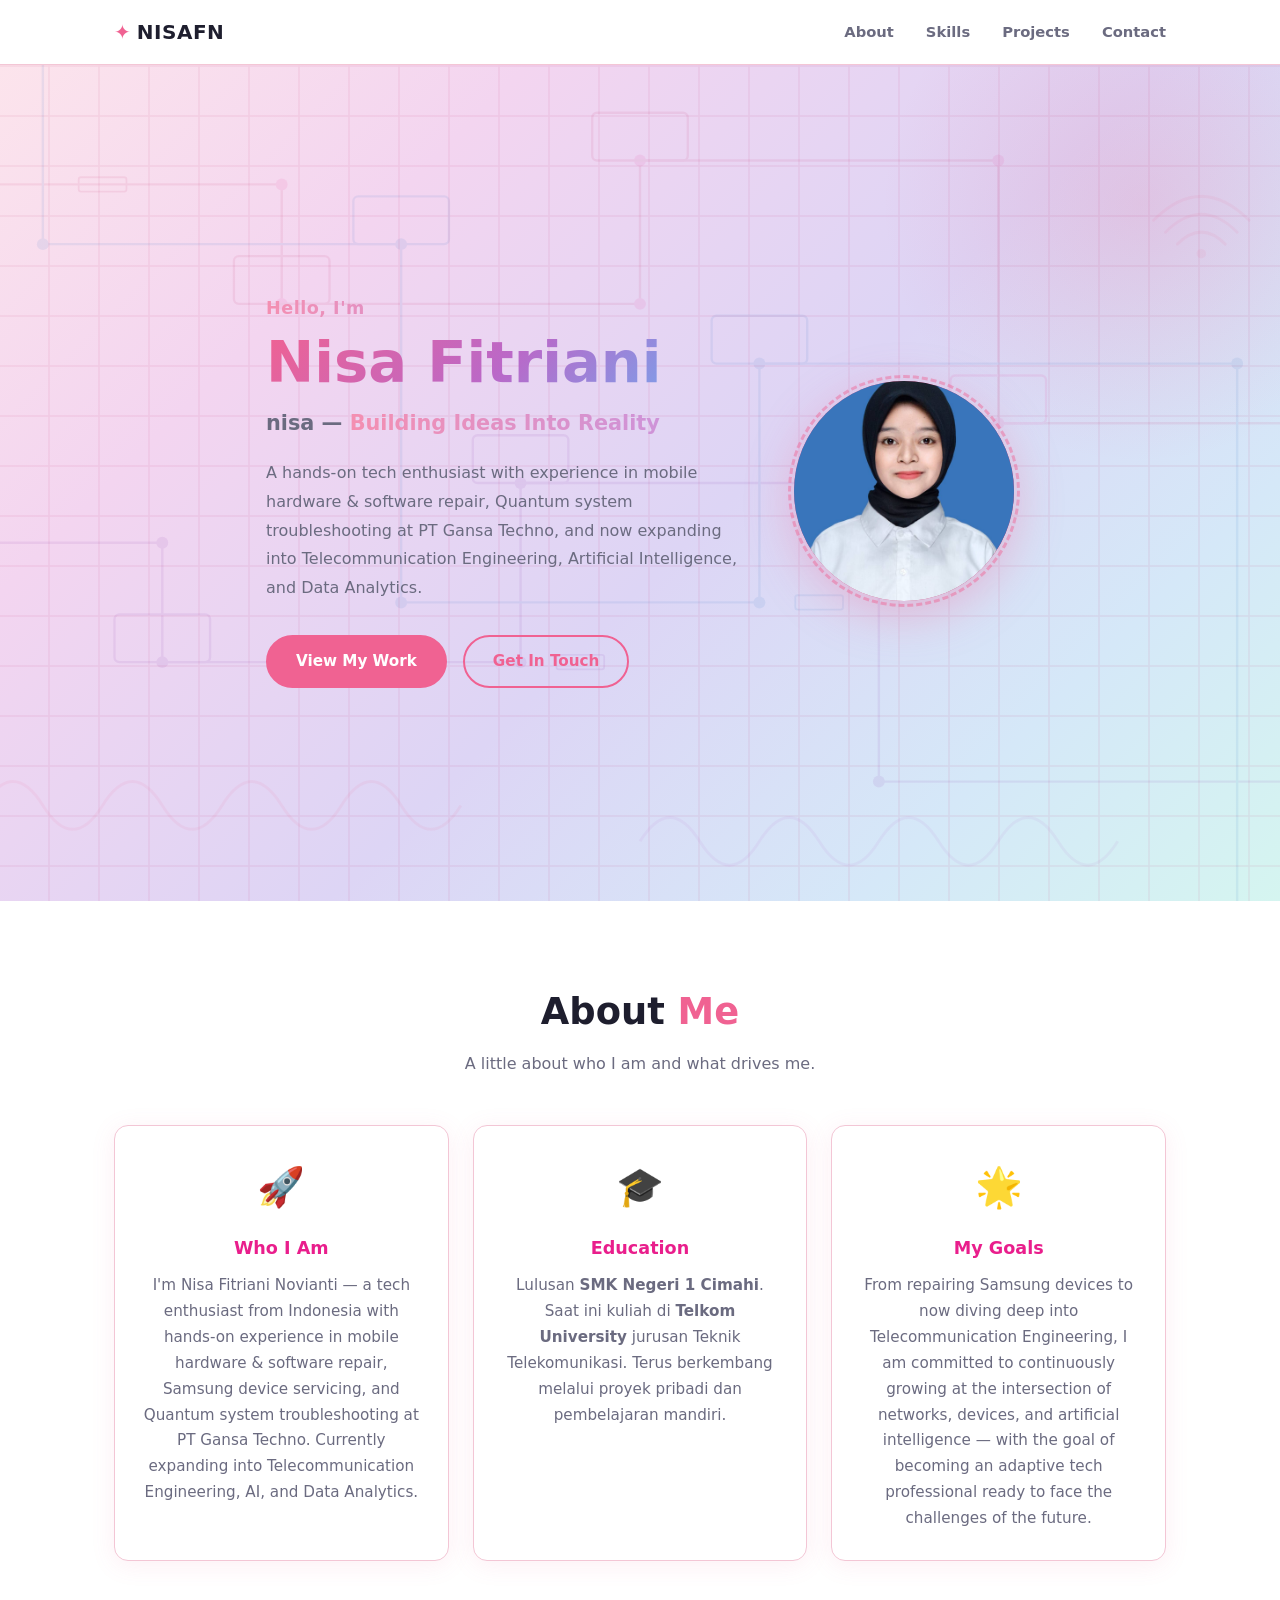
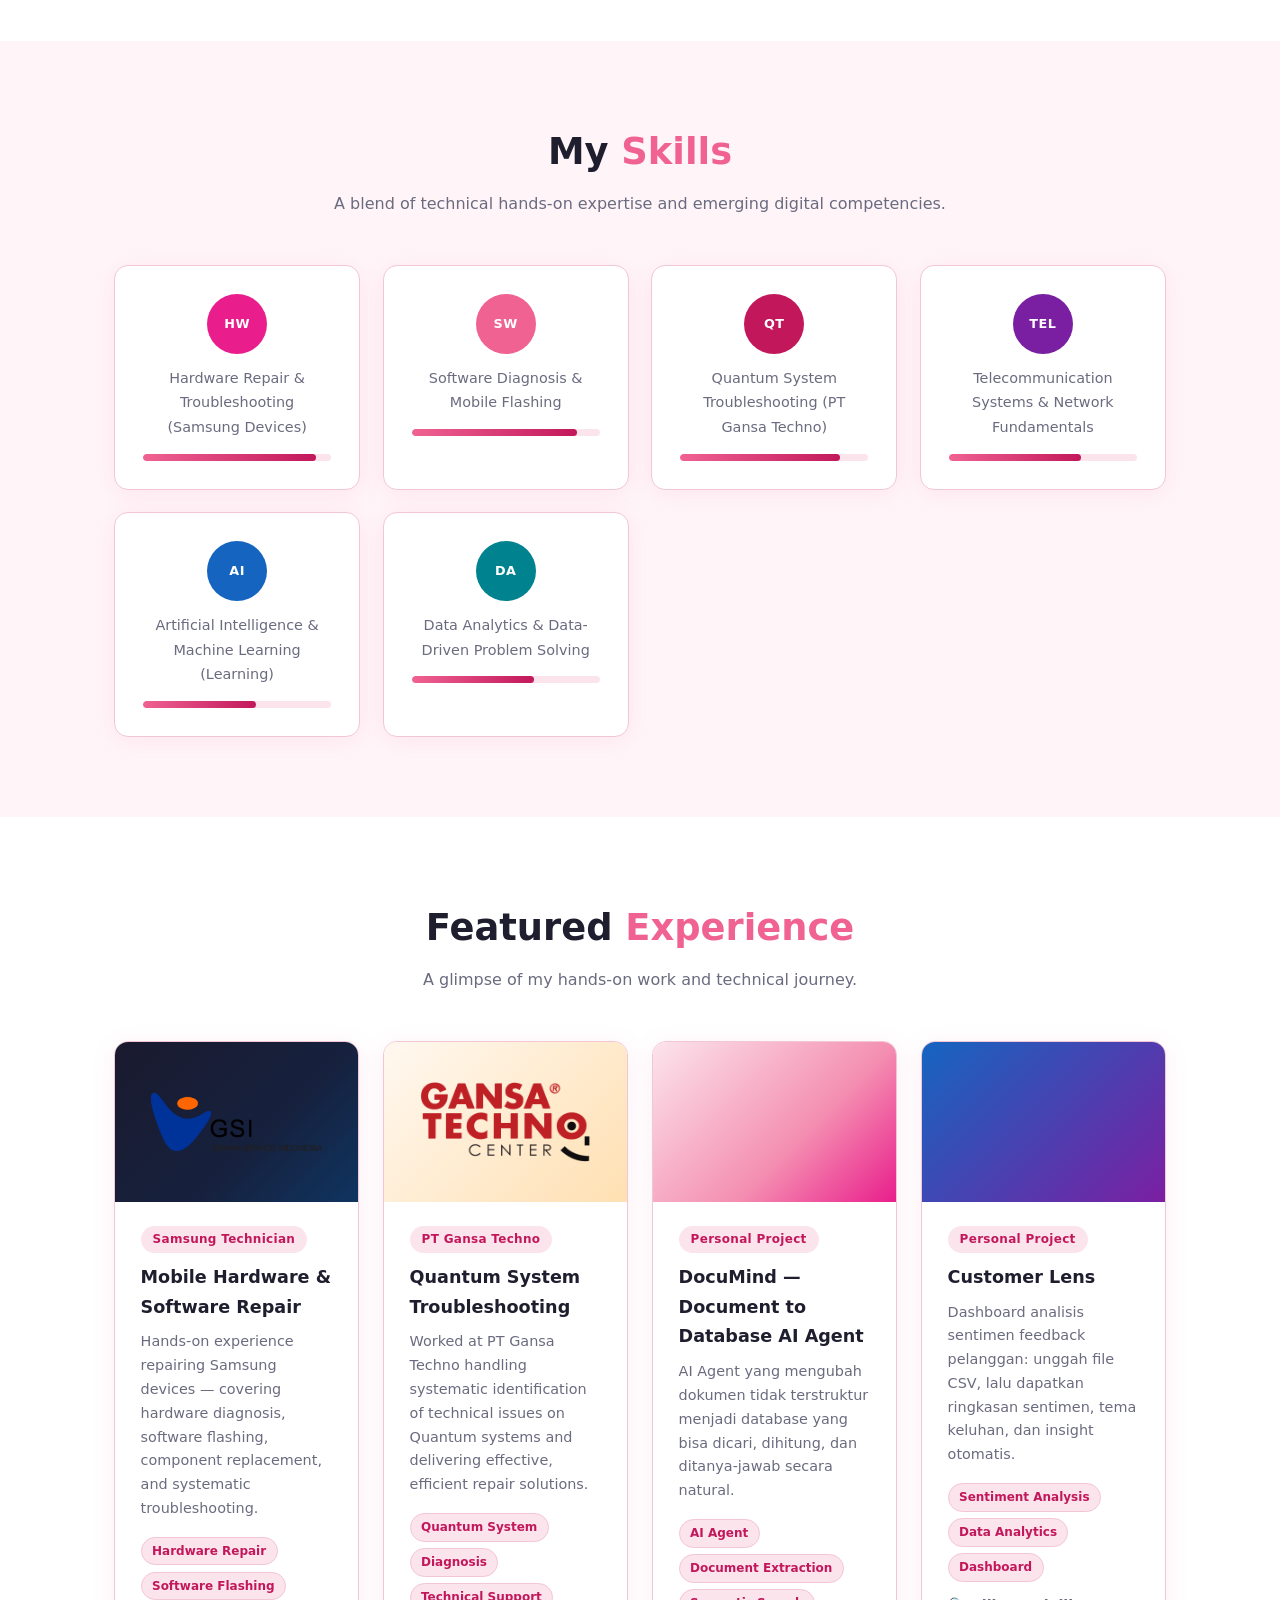
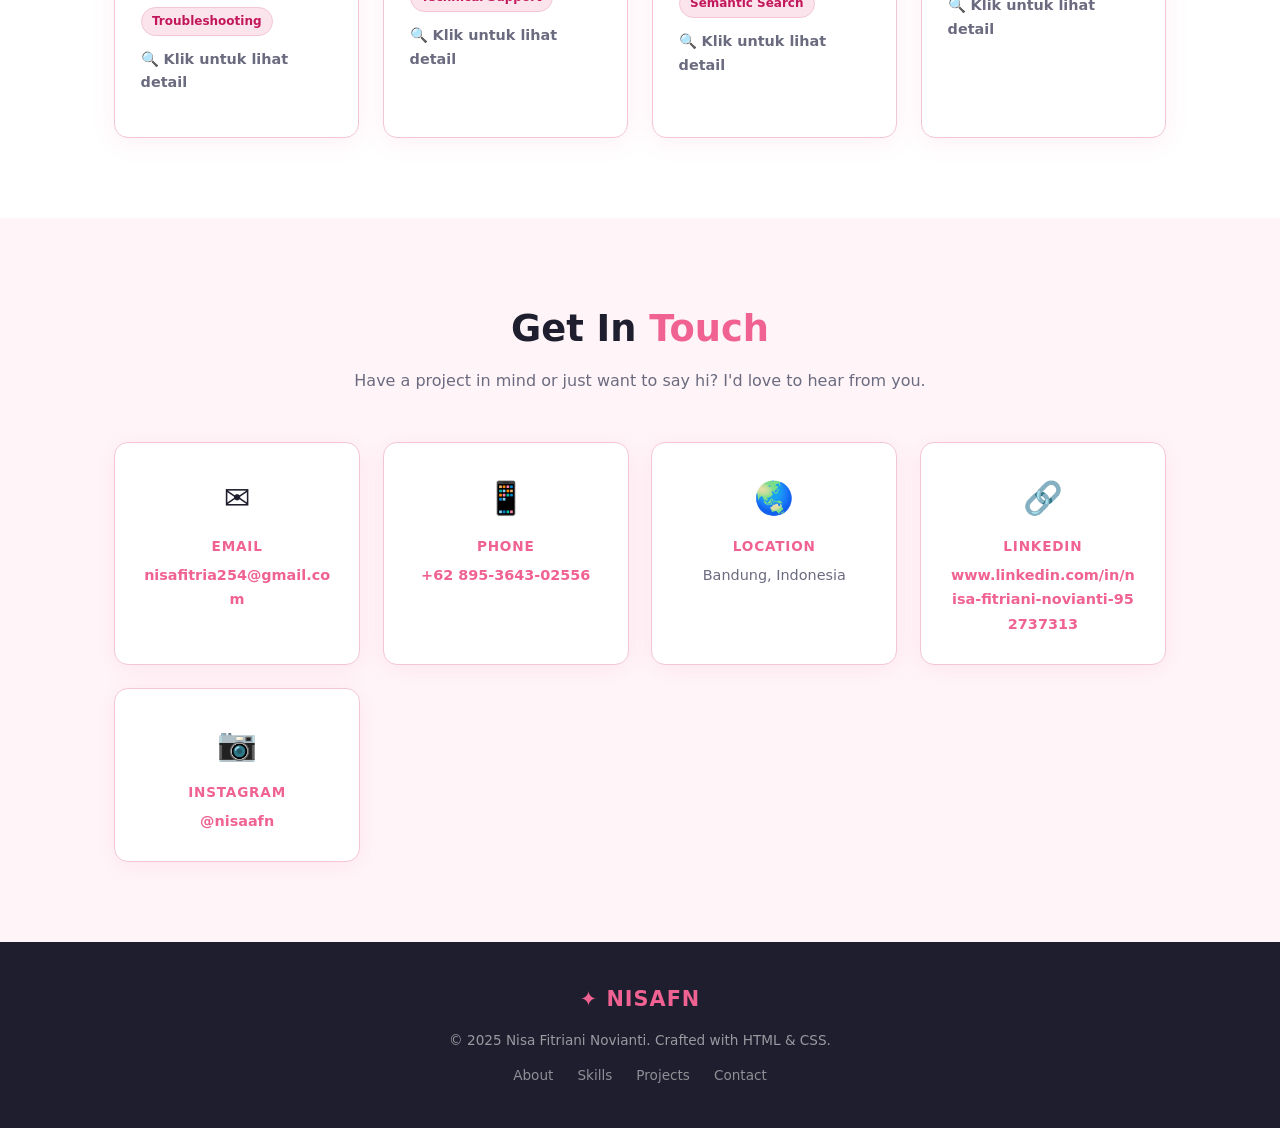
==== commit ed611e4a: "index.html" ====
--- a/index.html
+++ b/index.html
@@ -1,1573 +1,479 @@
 <!DOCTYPE html>
-<html lang="id" id="html-root">
+<html lang="en">
 <head>
-<meta charset="UTF-8" />
-<meta name="viewport" content="width=device-width, initial-scale=1.0" />
-<title>CustomerLens</title>
-<style>
-  *, *::before, *::after { box-sizing: border-box; margin: 0; padding: 0; }
-
-  :root {
-    --bg: #fce4ec;
-    --surface: #fff0f4;
-    --surface2: #fde8ef;
-    --border: #f8bbd0;
-    --text: #3b1a26;
-    --muted: #a0627a;
-    --accent: #e91e8c;
-    --pos: #d81b60;
-    --pos-bg: #fce4ec;
-    --neg: #c62828;
-    --neg-bg: #ffeaea;
-    --neu: #e65100;
-    --neu-bg: #fff3e0;
-    --purple: #ad1457;
-    --purple-bg: #fce4ec;
-    --radius: 10px;
-    --shadow: 0 1px 6px rgba(233,30,140,0.10);
-    --grad-start: #f48fb1;
-    --grad-end: #ce93d8;
-  }
-
-  /* ── DARK MODE ── */
-  html.dark {
-    --bg: #1a0a10;
-    --surface: #26101a;
-    --surface2: #311520;
-    --border: #5c2a3a;
-    --text: #fce4ec;
-    --muted: #f48fb1;
-    --shadow: 0 1px 4px rgba(0,0,0,0.5);
-    --pos-bg: #1b0d14;
-    --neg-bg: #2a0a0a;
-    --neu-bg: #2a1500;
-    --purple-bg: #1e0a18;
-  }
-  html.dark .upload-card.drag-over { background: #2a0d1a; }
-  html.dark .cs-config-bar { background: #2a0d1a; border-color: #ad1457; }
-  html.dark .cs-config-title { color: #f48fb1; }
-  html.dark .toast { background: #26101a; }
-  html.dark .toast-msg { color: #f48fb1; }
-  html.dark .table-search { background: var(--surface2); color: var(--text); }
-  html.dark .cs-input { background: var(--surface2); color: var(--text); }
-
-  body {
-    font-family: -apple-system, "Segoe UI", system-ui, sans-serif;
-    font-size: 14px;
-    line-height: 1.6;
-    background: var(--bg);
-    color: var(--text);
-    min-height: 100vh;
-  }
-
-  /* ── HEADER ── */
-  .header {
-    background: var(--surface);
-    border-bottom: 1px solid var(--border);
-    padding: 0 32px;
-    display: flex;
-    align-items: center;
-    height: 58px;
-    gap: 12px;
-    position: sticky;
-    top: 0;
-    z-index: 100;
-  }
-  .header-logo {
-    width: 36px; height: 36px;
-    background: linear-gradient(135deg, #f48fb1, #ce93d8);
-    border-radius: 10px;
-    display: flex; align-items: center; justify-content: center;
-    flex-shrink: 0;
-    box-shadow: 0 2px 8px rgba(244,143,177,0.4);
-  }
-  .header-logo svg { width: 20px; height: 20px; fill: #fff; }
-
-  /* Gradient brand name */
-  .header-title {
-    font-size: 18px; font-weight: 800;
-    background: linear-gradient(90deg, #e91e8c, #ce93d8, #f06292);
-    -webkit-background-clip: text;
-    -webkit-text-fill-color: transparent;
-    background-clip: text;
-    letter-spacing: -0.3px;
-  }
-  .header-sub { font-size: 12px; color: var(--muted); }
-
-  /* Dark mode toggle */
-  .dark-toggle {
-    margin-left: auto; background: var(--surface2); border: 1px solid var(--border);
-    border-radius: 20px; padding: 5px 12px; font-size: 12px; font-weight: 600;
-    cursor: pointer; color: var(--text); display: flex; align-items: center; gap: 6px;
-    white-space: nowrap;
-  }
-  .dark-toggle:hover { border-color: var(--accent); }
-
-  /* ── LAYOUT ── */
-  .main { max-width: 1160px; margin: 0 auto; padding: 28px 24px; }
-
-  /* ── UPLOAD SECTION ── */
-  .upload-card {
-    background: var(--surface);
-    border: 2px dashed var(--border);
-    border-radius: var(--radius);
-    padding: 40px 32px;
-    text-align: center;
-    transition: border-color 0.2s, background 0.2s;
-    cursor: pointer;
-    position: relative;
-  }
-  .upload-card.drag-over {
-    border-color: var(--accent);
-    background: #eff6ff;
-  }
-  .upload-card input[type="file"] {
-    position: absolute; inset: 0; opacity: 0; cursor: pointer; width: 100%; height: 100%;
-  }
-  .upload-icon { width: 56px; height: 56px; background: var(--surface2); border-radius: 50%;
-    display: flex; align-items: center; justify-content: center; margin: 0 auto 16px; }
-  .upload-icon svg { width: 28px; height: 28px; stroke: var(--accent); }
-  .upload-title { font-size: 17px; font-weight: 700; margin-bottom: 6px; }
-  .upload-hint { color: var(--muted); font-size: 13px; margin-bottom: 16px; }
-  .upload-btn {
-    display: inline-block;
-    background: linear-gradient(90deg, #e91e8c, #ce93d8);
-    color: #fff;
-    padding: 9px 22px; border-radius: 7px; font-size: 13px; font-weight: 600;
-    cursor: pointer; border: none; pointer-events: none;
-    box-shadow: 0 2px 8px rgba(233,30,140,0.25);
-  }
-  .upload-formats { margin-top: 12px; font-size: 11px; color: var(--muted); }
-
-  /* sample data btn */
-  .sample-btn {
-    margin-top: 14px; display: inline-block;
-    background: var(--surface2); color: var(--accent); border: 1px solid var(--border);
-    padding: 7px 18px; border-radius: 7px; font-size: 12px; font-weight: 600;
-    cursor: pointer; position: relative; z-index: 2;
-  }
-  .sample-btn:hover { background: var(--border); }
-
-  /* ── COLUMN FORMAT GUIDE ── */
-  .format-guide {
-    background: var(--surface2); border: 1px solid var(--border);
-    border-radius: var(--radius); padding: 14px 18px; margin-top: 18px;
-    font-size: 12px; color: var(--muted); text-align: left;
-  }
-  .format-guide strong { color: var(--text); }
-  .format-guide code {
-    background: var(--border); padding: 1px 5px; border-radius: 4px; font-size: 11px;
-  }
-
-  /* ── PROGRESS ── */
-  #progress-wrap {
-    background: var(--surface); border-radius: var(--radius);
-    padding: 24px 28px; text-align: center; box-shadow: var(--shadow); margin-top: 24px;
-    display: none;
-  }
-  .progress-bar-track {
-    height: 8px; background: var(--border); border-radius: 99px; overflow: hidden; margin: 16px 0 10px;
-  }
-  .progress-bar-fill {
-    height: 100%; background: linear-gradient(90deg, #f48fb1, #e91e8c, #ce93d8);
-    border-radius: 99px; width: 0%; transition: width 0.3s;
-  }
-  .progress-label { font-size: 12px; color: var(--muted); }
-
-  /* ── DASHBOARD ── */
-  #dashboard { display: none; margin-top: 28px; }
-
-  /* file info bar */
-  .file-bar {
-    background: var(--surface); border-radius: var(--radius); box-shadow: var(--shadow);
-    padding: 14px 20px; display: flex; align-items: center; gap: 12px; margin-bottom: 20px;
-  }
-  .file-bar svg { width: 20px; height: 20px; stroke: var(--accent); flex-shrink: 0; }
-  .file-bar-name { font-weight: 600; font-size: 14px; }
-  .file-bar-meta { font-size: 12px; color: var(--muted); }
-  .file-bar-reset {
-    margin-left: auto; background: transparent; border: 1px solid var(--border);
-    padding: 5px 14px; border-radius: 6px; font-size: 12px; cursor: pointer; color: var(--muted);
-  }
-  .file-bar-reset:hover { border-color: var(--neg); color: var(--neg); }
-
-  /* KPI cards */
-  .kpi-grid { display: grid; grid-template-columns: repeat(4, 1fr); gap: 14px; margin-bottom: 20px; }
-  @media (max-width: 760px) { .kpi-grid { grid-template-columns: repeat(2, 1fr); } }
-  .kpi-card {
-    background: var(--surface); border-radius: var(--radius); box-shadow: var(--shadow);
-    padding: 18px 20px;
-  }
-  .kpi-label { font-size: 11px; font-weight: 600; text-transform: uppercase; letter-spacing: .6px; color: var(--muted); margin-bottom: 6px; }
-  .kpi-value { font-size: 30px; font-weight: 800; line-height: 1; }
-  .kpi-sub { font-size: 12px; color: var(--muted); margin-top: 4px; }
-  .kpi-pos .kpi-value {
-    background: linear-gradient(90deg, #e91e8c, #f06292);
-    -webkit-background-clip: text; -webkit-text-fill-color: transparent; background-clip: text;
-  }
-  .kpi-neg .kpi-value { color: var(--neg); }
-  .kpi-neu .kpi-value { color: var(--neu); }
-  .kpi-total .kpi-value {
-    background: linear-gradient(90deg, #e91e8c, #ce93d8);
-    -webkit-background-clip: text; -webkit-text-fill-color: transparent; background-clip: text;
-  }
-
-  /* charts row */
-  .charts-grid { display: grid; grid-template-columns: 1fr 1fr; gap: 16px; margin-bottom: 20px; }
-  @media (max-width: 720px) { .charts-grid { grid-template-columns: 1fr; } }
-  .chart-card {
-    background: var(--surface); border-radius: var(--radius); box-shadow: var(--shadow);
-    padding: 20px;
-  }
-  .chart-title { font-size: 13px; font-weight: 700; margin-bottom: 14px; color: var(--text); }
-
-  /* SVG charts */
-  .chart-svg { width: 100%; display: block; }
-
-  /* themes grid */
-  .themes-grid { display: grid; grid-template-columns: 1fr 1fr; gap: 16px; margin-bottom: 20px; }
-  @media (max-width: 720px) { .themes-grid { grid-template-columns: 1fr; } }
-
-  /* theme bars */
-  .theme-bar-item { display: flex; align-items: center; gap: 10px; margin-bottom: 9px; }
-  .theme-bar-label { width: 110px; font-size: 12px; color: var(--text); flex-shrink: 0; white-space: nowrap; overflow: hidden; text-overflow: ellipsis; }
-  .theme-bar-track { flex: 1; height: 8px; background: var(--border); border-radius: 99px; overflow: hidden; }
-  .theme-bar-fill { height: 100%; border-radius: 99px; background: var(--accent); }
-  .theme-bar-count { width: 30px; text-align: right; font-size: 12px; color: var(--muted); }
-
-  /* insights */
-  .insights-card {
-    background: var(--surface); border-radius: var(--radius); box-shadow: var(--shadow);
-    padding: 20px; margin-bottom: 20px;
-  }
-  .insights-title { font-size: 14px; font-weight: 700; margin-bottom: 14px; display: flex; align-items: center; gap: 8px; }
-  .insights-title span { font-size: 16px; }
-  .insight-item {
-    display: flex; gap: 12px; padding: 12px 14px; border-radius: 8px;
-    margin-bottom: 9px; align-items: flex-start;
-  }
-  .insight-item.urgent { background: var(--neg-bg); border-left: 3px solid var(--neg); }
-  .insight-item.positive { background: var(--pos-bg); border-left: 3px solid var(--pos); }
-  .insight-item.neutral { background: var(--neu-bg); border-left: 3px solid var(--neu); }
-  .insight-item.info { background: var(--purple-bg); border-left: 3px solid var(--purple); }
-  .insight-icon { font-size: 18px; flex-shrink: 0; line-height: 1.4; }
-  .insight-text { font-size: 13px; line-height: 1.5; }
-  .insight-text strong { display: block; font-size: 13px; margin-bottom: 2px; }
-
-  /* word cloud */
-  .word-cloud { display: flex; flex-wrap: wrap; gap: 8px; padding: 4px 0; }
-  .word-tag {
-    padding: 4px 10px; border-radius: 20px; font-size: 12px; font-weight: 600;
-    background: var(--surface2); color: var(--text); border: 1px solid var(--border);
-  }
-
-  /* feedback table */
-  .table-card {
-    background: var(--surface); border-radius: var(--radius); box-shadow: var(--shadow);
-    padding: 20px; margin-bottom: 20px; overflow: hidden;
-  }
-  .table-header-row { display: flex; justify-content: space-between; align-items: center; margin-bottom: 14px; }
-  .table-search {
-    border: 1px solid var(--border); border-radius: 7px; padding: 7px 12px;
-    font-size: 13px; width: 240px; outline: none;
-    font-family: inherit;
-  }
-  .table-search:focus { border-color: var(--accent); }
-  .filter-pills { display: flex; gap: 6px; }
-  .filter-pill {
-    padding: 5px 12px; border-radius: 20px; font-size: 12px; font-weight: 600;
-    border: 1px solid var(--border); cursor: pointer; background: var(--surface2);
-    color: var(--muted);
-  }
-  .filter-pill.active-all { background: var(--accent); color: #fff; border-color: var(--accent); }
-  .filter-pill.active-pos { background: var(--pos-bg); color: var(--pos); border-color: var(--pos); }
-  .filter-pill.active-neg { background: var(--neg-bg); color: var(--neg); border-color: var(--neg); }
-  .filter-pill.active-neu { background: var(--neu-bg); color: var(--neu); border-color: var(--neu); }
-
-  table { width: 100%; border-collapse: collapse; font-size: 13px; }
-  thead th {
-    text-align: left; font-size: 11px; font-weight: 700; text-transform: uppercase;
-    letter-spacing: .5px; color: var(--muted); padding: 8px 10px;
-    border-bottom: 2px solid var(--border);
-  }
-  tbody tr:hover { background: var(--surface2); }
-  tbody td { padding: 10px 10px; border-bottom: 1px solid var(--border); vertical-align: top; }
-  .badge {
-    display: inline-block; padding: 2px 9px; border-radius: 20px;
-    font-size: 11px; font-weight: 700; white-space: nowrap;
-  }
-  .badge-pos { background: var(--pos-bg); color: var(--pos); }
-  .badge-neg { background: var(--neg-bg); color: var(--neg); }
-  .badge-neu { background: var(--neu-bg); color: var(--neu); }
-  .score-bar { display: flex; align-items: center; gap: 6px; }
-  .score-mini { width: 50px; height: 5px; background: var(--border); border-radius: 99px; overflow: hidden; }
-  .score-mini-fill { height: 100%; border-radius: 99px; }
-  .text-cell { max-width: 280px; }
-  .theme-chip {
-    display: inline-block; background: var(--purple-bg); color: var(--purple);
-    font-size: 10px; font-weight: 600; padding: 1px 7px; border-radius: 20px; margin-right: 3px; margin-top: 2px;
-  }
-
-  /* pagination */
-  .pagination { display: flex; justify-content: center; align-items: center; gap: 6px; margin-top: 14px; }
-  .page-btn {
-    padding: 5px 11px; border: 1px solid var(--border); border-radius: 6px;
-    font-size: 12px; cursor: pointer; background: var(--surface2);
-  }
-  .page-btn:hover, .page-btn.active { background: var(--accent); color: #fff; border-color: var(--accent); }
-  .page-info { font-size: 12px; color: var(--muted); }
-
-  /* empty state */
-  .empty { text-align: center; padding: 40px; color: var(--muted); font-size: 13px; }
-
-  /* footer */
-  .footer {
-    text-align: center; padding: 24px 0 28px;
-    font-size: 11px; color: var(--muted); border-top: 1px solid var(--border);
-    margin-top: 32px;
-  }
-
-  /* ── NPS GAUGE ── */
-  .nps-gauge-wrap { text-align: center; padding: 8px 0; }
-  .nps-value { font-size: 40px; font-weight: 900; line-height: 1; }
-  .nps-value.great { color: var(--pos); }
-  .nps-value.ok { color: var(--neu); }
-  .nps-value.poor { color: var(--neg); }
-  .nps-label { font-size: 11px; font-weight: 700; text-transform: uppercase; letter-spacing: .6px; margin-top: 4px; }
-  .nps-bar-wrap { margin: 10px 0 6px; height: 10px; background: var(--border); border-radius: 99px; overflow: hidden; position: relative; }
-  .nps-bar-fill { height: 100%; border-radius: 99px; transition: width .6s ease; }
-  .nps-desc { font-size: 11px; color: var(--muted); }
-
-  /* ── TOP KELUHAN ── */
-  .complaint-item {
-    display: flex; align-items: center; gap: 10px;
-    padding: 9px 12px; border-radius: 8px; margin-bottom: 7px;
-    background: var(--surface2); border: 1px solid var(--border);
-  }
-  .complaint-rank { font-size: 16px; font-weight: 900; width: 26px; text-align: center; flex-shrink: 0; color: var(--neg); }
-  .complaint-text { flex: 1; font-size: 12px; line-height: 1.4; }
-  .complaint-count { font-size: 11px; font-weight: 700; color: var(--muted); white-space: nowrap; }
-
-  /* ── RIWAYAT ── */
-  .history-card {
-    background: var(--surface); border-radius: var(--radius); box-shadow: var(--shadow);
-    padding: 20px; margin-bottom: 20px;
-  }
-  .history-title { font-size: 13px; font-weight: 700; margin-bottom: 12px; display: flex; align-items: center; justify-content: space-between; }
-  .history-clear-btn {
-    font-size: 11px; color: var(--neg); background: none; border: none; cursor: pointer; font-weight: 600;
-  }
-  .history-empty { font-size: 12px; color: var(--muted); text-align: center; padding: 16px 0; }
-  .history-item {
-    display: flex; align-items: center; gap: 10px; padding: 9px 12px;
-    border-radius: 8px; margin-bottom: 6px; border: 1px solid var(--border);
-    background: var(--surface2); cursor: pointer;
-  }
-  .history-item:hover { border-color: var(--accent); }
-  .history-item-icon { font-size: 16px; flex-shrink: 0; }
-  .history-item-name { font-size: 13px; font-weight: 600; flex: 1; }
-  .history-item-meta { font-size: 11px; color: var(--muted); }
-  .history-badges { display: flex; gap: 5px; }
-  .history-badge { font-size: 10px; font-weight: 700; padding: 1px 7px; border-radius: 20px; }
-  .hb-pos { background: var(--pos-bg); color: var(--pos); }
-  .hb-neg { background: var(--neg-bg); color: var(--neg); }
-
-  /* ── EXPORT BTN ── */
-  .export-row { display: flex; gap: 10px; margin-bottom: 20px; flex-wrap: wrap; }
-  .export-btn {
-    background: var(--surface); border: 1px solid var(--border); border-radius: 8px;
-    padding: 9px 16px; font-size: 12px; font-weight: 600; cursor: pointer; color: var(--text);
-    display: flex; align-items: center; gap: 7px;
-  }
-  .export-btn:hover { border-color: var(--accent); color: var(--accent); }
-  .export-btn svg { width: 14px; height: 14px; stroke: currentColor; fill: none; stroke-width: 2; stroke-linecap: round; }
-
-  /* CS CONFIG PANEL */
-  .cs-config-bar {
-    background: #fffbeb; border: 1px solid #fde68a;
-    border-radius: var(--radius); padding: 14px 20px;
-    display: flex; align-items: center; gap: 14px; margin-bottom: 20px;
-    flex-wrap: wrap;
-  }
-  .cs-config-bar label { font-size: 12px; font-weight: 600; color: var(--text); white-space: nowrap; }
-  .cs-input {
-    border: 1px solid var(--border); border-radius: 7px;
-    padding: 6px 11px; font-size: 13px; outline: none; font-family: inherit;
-    width: 180px;
-  }
-  .cs-input:focus { border-color: var(--accent); }
-  .cs-config-title { font-size: 13px; font-weight: 700; color: #92400e; white-space: nowrap; }
-  .cs-config-icon { font-size: 18px; flex-shrink: 0; }
-  .notif-btn {
-    background: linear-gradient(90deg, #e91e8c, #ce93d8);
-    color: #fff; border: none;
-    padding: 7px 16px; border-radius: 7px; font-size: 12px; font-weight: 600;
-    cursor: pointer; white-space: nowrap;
-    box-shadow: 0 2px 8px rgba(233,30,140,0.2);
-  }
-  .notif-btn:hover { opacity: 0.88; }
-  .notif-btn.granted { background: linear-gradient(90deg, #d81b60, #ad1457); }
-  .notif-status { font-size: 11px; color: var(--muted); }
-
-  /* WA BUTTON IN INSIGHT */
-  .wa-btn {
-    display: inline-flex; align-items: center; gap: 5px;
-    background: #25d366; color: #fff; border: none;
-    padding: 5px 13px; border-radius: 6px; font-size: 12px; font-weight: 600;
-    cursor: pointer; margin-top: 7px; text-decoration: none;
-    white-space: nowrap;
-  }
-  .wa-btn:hover { background: #1da851; }
-
-  /* TOAST NOTIFICATION */
-  .toast-wrap {
-    position: fixed; top: 70px; right: 20px; z-index: 9999;
-    display: flex; flex-direction: column; gap: 8px; pointer-events: none;
-  }
-  .toast {
-    background: #1f2328; color: #fff; padding: 12px 18px;
-    border-radius: 10px; font-size: 13px; max-width: 320px;
-    box-shadow: 0 4px 16px rgba(0,0,0,0.18);
-    pointer-events: auto; display: flex; gap: 10px; align-items: flex-start;
-    animation: slideIn .25s ease;
-  }
-  .toast.toast-urgent { border-left: 4px solid var(--neg); }
-  .toast.toast-ok { border-left: 4px solid var(--pos); }
-  .toast-icon { font-size: 18px; flex-shrink: 0; }
-  .toast-body { flex: 1; line-height: 1.4; }
-  .toast-title { font-weight: 700; font-size: 13px; }
-  .toast-msg { font-size: 12px; color: #adb5bd; margin-top: 2px; }
-  .toast-close { background: none; border: none; color: #adb5bd; cursor: pointer; font-size: 16px; flex-shrink: 0; line-height: 1; }
-  @keyframes slideIn { from { opacity:0; transform: translateX(30px); } to { opacity:1; transform: translateX(0); } }
-</style>
+  <meta charset="UTF-8" />
+  <meta name="viewport" content="width=device-width, initial-scale=1.0" />
+  <title>NISAFN — Developer Portfolio</title>
+  <link rel="stylesheet" href="style.css" />
+  <style>
+    /* 4 kolom project (2 kolom di tablet, 1 kolom di HP) */
+    .projects-grid { display: grid; grid-template-columns: repeat(4, 1fr); gap: 24px; }
+    @media (max-width: 1100px) { .projects-grid { grid-template-columns: repeat(2, 1fr); } }
+    @media (max-width: 600px)  { .projects-grid { grid-template-columns: 1fr; } }
+    .thumb-4 { background: linear-gradient(135deg, #1565c0, #7b1fa2); }
+  </style>
 </head>
 <body>
 
-<!-- TOAST CONTAINER -->
-<div class="toast-wrap" id="toast-wrap"></div>
-
-<!-- HEADER -->
-<header class="header">
-  <div class="header-logo">
-    <svg viewBox="0 0 24 24"><path d="M20 2H4c-1.1 0-2 .9-2 2v18l4-4h14c1.1 0 2-.9 2-2V4c0-1.1-.9-2-2-2zm0 14H6l-2 2V4h16v12z"/></svg>
+  <!-- ───────────── NAVBAR ───────────── -->
+  <header class="navbar">
+    <div class="container nav-inner">
+      <a href="#" class="logo">&#10022; <span>NISAFN</span></a>
+      <nav>
+        <ul class="nav-links">
+          <li><a href="#about">About</a></li>
+          <li><a href="#skills">Skills</a></li>
+          <li><a href="#projects">Projects</a></li>
+          <li><a href="#contact">Contact</a></li>
+        </ul>
+      </nav>
+    </div>
+  </header>
+
+  <!-- ───────────── HERO ───────────── -->
+  <section class="hero" id="home">
+    <div class="hero-bg-shape"></div>
+    <!-- Circuit board & telecom decorative background -->
+    <div class="hero-circuit" aria-hidden="true">
+      <svg viewBox="0 0 1200 700" preserveAspectRatio="xMidYMid slice" xmlns="http://www.w3.org/2000/svg">
+        <!-- Circuit traces horizontal -->
+        <line x1="0" y1="100" x2="300" y2="100" stroke="#c2185b" stroke-width="2"/>
+        <line x1="300" y1="100" x2="300" y2="200" stroke="#c2185b" stroke-width="2"/>
+        <line x1="300" y1="200" x2="600" y2="200" stroke="#c2185b" stroke-width="2"/>
+        <line x1="600" y1="200" x2="600" y2="80" stroke="#c2185b" stroke-width="2"/>
+        <line x1="600" y1="80" x2="900" y2="80" stroke="#c2185b" stroke-width="2"/>
+        <line x1="900" y1="80" x2="900" y2="300" stroke="#c2185b" stroke-width="2"/>
+        <line x1="900" y1="300" x2="1200" y2="300" stroke="#c2185b" stroke-width="2"/>
+        <line x1="0" y1="400" x2="200" y2="400" stroke="#7b1fa2" stroke-width="2"/>
+        <line x1="200" y1="400" x2="200" y2="500" stroke="#7b1fa2" stroke-width="2"/>
+        <line x1="200" y1="500" x2="500" y2="500" stroke="#7b1fa2" stroke-width="2"/>
+        <line x1="500" y1="500" x2="500" y2="350" stroke="#7b1fa2" stroke-width="2"/>
+        <line x1="500" y1="350" x2="800" y2="350" stroke="#7b1fa2" stroke-width="2"/>
+        <line x1="800" y1="350" x2="800" y2="600" stroke="#7b1fa2" stroke-width="2"/>
+        <line x1="800" y1="600" x2="1200" y2="600" stroke="#7b1fa2" stroke-width="2"/>
+        <line x1="100" y1="0" x2="100" y2="150" stroke="#1565c0" stroke-width="2"/>
+        <line x1="100" y1="150" x2="400" y2="150" stroke="#1565c0" stroke-width="2"/>
+        <line x1="400" y1="150" x2="400" y2="450" stroke="#1565c0" stroke-width="2"/>
+        <line x1="400" y1="450" x2="700" y2="450" stroke="#1565c0" stroke-width="2"/>
+        <line x1="700" y1="450" x2="700" y2="250" stroke="#1565c0" stroke-width="2"/>
+        <line x1="700" y1="250" x2="1100" y2="250" stroke="#1565c0" stroke-width="2"/>
+        <line x1="1100" y1="250" x2="1100" y2="700" stroke="#1565c0" stroke-width="2"/>
+        <!-- Circuit nodes / solder points -->
+        <circle cx="300" cy="100" r="5" fill="#e91e8c"/>
+        <circle cx="300" cy="200" r="5" fill="#e91e8c"/>
+        <circle cx="600" cy="200" r="5" fill="#e91e8c"/>
+        <circle cx="600" cy="80"  r="5" fill="#e91e8c"/>
+        <circle cx="900" cy="80"  r="5" fill="#e91e8c"/>
+        <circle cx="900" cy="300" r="5" fill="#e91e8c"/>
+        <circle cx="200" cy="400" r="5" fill="#7b1fa2"/>
+        <circle cx="200" cy="500" r="5" fill="#7b1fa2"/>
+        <circle cx="500" cy="500" r="5" fill="#7b1fa2"/>
+        <circle cx="500" cy="350" r="5" fill="#7b1fa2"/>
+        <circle cx="800" cy="350" r="5" fill="#7b1fa2"/>
+        <circle cx="800" cy="600" r="5" fill="#7b1fa2"/>
+        <circle cx="100" cy="150" r="5" fill="#1565c0"/>
+        <circle cx="400" cy="150" r="5" fill="#1565c0"/>
+        <circle cx="400" cy="450" r="5" fill="#1565c0"/>
+        <circle cx="700" cy="450" r="5" fill="#1565c0"/>
+        <circle cx="700" cy="250" r="5" fill="#1565c0"/>
+        <circle cx="1100" cy="250" r="5" fill="#1565c0"/>
+        <!-- IC / chip components -->
+        <rect x="260" y="160" width="80" height="40" rx="4" fill="none" stroke="#c2185b" stroke-width="2"/>
+        <rect x="560" y="40"  width="80" height="40" rx="4" fill="none" stroke="#c2185b" stroke-width="2"/>
+        <rect x="860" y="260" width="80" height="40" rx="4" fill="none" stroke="#e91e8c" stroke-width="2"/>
+        <rect x="160" y="460" width="80" height="40" rx="4" fill="none" stroke="#7b1fa2" stroke-width="2"/>
+        <rect x="460" y="310" width="80" height="40" rx="4" fill="none" stroke="#7b1fa2" stroke-width="2"/>
+        <rect x="360" y="110" width="80" height="40" rx="4" fill="none" stroke="#1565c0" stroke-width="2"/>
+        <rect x="660" y="210" width="80" height="40" rx="4" fill="none" stroke="#1565c0" stroke-width="2"/>
+        <!-- Signal wave (telecom) -->
+        <path d="M50 620 Q75 580 100 620 Q125 660 150 620 Q175 580 200 620 Q225 660 250 620 Q275 580 300 620 Q325 660 350 620 Q375 580 400 620 Q425 660 450 620" fill="none" stroke="#f06292" stroke-width="2.5"/>
+        <path d="M600 650 Q625 610 650 650 Q675 690 700 650 Q725 610 750 650 Q775 690 800 650 Q825 610 850 650 Q875 690 900 650 Q925 610 950 650 Q975 690 1000 650" fill="none" stroke="#ba68c8" stroke-width="2.5"/>
+        <!-- WiFi / signal arcs (telecom symbol) -->
+        <path d="M1050 150 Q1070 130 1090 150" fill="none" stroke="#f06292" stroke-width="2.5" stroke-linecap="round"/>
+        <path d="M1040 140 Q1070 110 1100 140" fill="none" stroke="#f06292" stroke-width="2.5" stroke-linecap="round"/>
+        <path d="M1030 130 Q1070 90  1110 130" fill="none" stroke="#f06292" stroke-width="2.5" stroke-linecap="round"/>
+        <circle cx="1070" cy="158" r="4" fill="#f06292"/>
+        <!-- Small resistor symbols -->
+        <rect x="130" y="94"  width="40" height="12" rx="2" fill="none" stroke="#c2185b" stroke-width="1.5"/>
+        <rect x="730" y="444" width="40" height="12" rx="2" fill="none" stroke="#1565c0" stroke-width="1.5"/>
+        <rect x="530" y="494" width="40" height="12" rx="2" fill="none" stroke="#7b1fa2" stroke-width="1.5"/>
+      </svg>
+    </div>
+    <div class="container hero-inner">
+      <div class="hero-text">
+        <p class="hero-greeting">Hello, I&apos;m</p>
+        <h1 class="hero-name">Nisa Fitriani</h1>
+        <h2 class="hero-tagline">nisa — <span>Building Ideas Into Reality</span></h2>
+        <p class="hero-desc">
+          A hands-on tech enthusiast with experience in mobile hardware &amp; software repair,
+          Quantum system troubleshooting at PT Gansa Techno, and now expanding into
+          Telecommunication Engineering, Artificial Intelligence, and Data Analytics.
+        </p>
+        <div class="hero-cta">
+          <a href="#projects" class="btn btn-primary">View My Work</a>
+          <a href="#contact" class="btn btn-outline">Get In Touch</a>
+        </div>
+      </div>
+      <div class="hero-avatar">
+        <div class="avatar-ring">
+          <img src="pas foto-min.jpeg" alt="Nisa Fitriani Novianti" class="avatar-photo" />
+        </div>
+      </div>
+    </div>
+  </section>
+
+  <!-- ───────────── ABOUT ───────────── -->
+  <section class="section" id="about">
+    <div class="container">
+      <h2 class="section-title">About <span>Me</span></h2>
+      <p class="section-sub">A little about who I am and what drives me.</p>
+      <div class="about-grid">
+        <div class="about-card card">
+          <div class="about-icon">&#128640;</div>
+          <h3>Who I Am</h3>
+          <p>
+            I&apos;m Nisa Fitriani Novianti — a tech enthusiast from Indonesia with
+            hands-on experience in mobile hardware &amp; software repair, Samsung device
+            servicing, and Quantum system troubleshooting at PT Gansa Techno.
+            Currently expanding into Telecommunication Engineering, AI, and Data Analytics.
+          </p>
+        </div>
+        <div class="about-card card">
+          <div class="about-icon">&#127891;</div>
+          <h3>Education</h3>
+          <p>
+            Lulusan <strong>SMK Negeri 1 Cimahi</strong>.
+            Saat ini kuliah di <strong>Telkom University</strong> jurusan Teknik Telekomunikasi.
+            Terus berkembang melalui proyek pribadi dan pembelajaran mandiri.
+          </p>
+        </div>
+        <div class="about-card card">
+          <div class="about-icon">&#127775;</div>
+          <h3>My Goals</h3>
+          <p>
+            From repairing Samsung devices to now diving deep into
+            Telecommunication Engineering, I am committed to continuously
+            growing at the intersection of networks, devices, and artificial
+            intelligence — with the goal of becoming an adaptive tech
+            professional ready to face the challenges of the future.
+          </p>
+        </div>
+      </div>
+    </div>
+  </section>
+
+  <!-- ───────────── SKILLS ───────────── -->
+  <section class="section section-alt" id="skills">
+    <div class="container">
+      <h2 class="section-title">My <span>Skills</span></h2>
+      <p class="section-sub">A blend of technical hands-on expertise and emerging digital competencies.</p>
+      <div class="skills-grid">
+        <div class="skill-card card">
+          <div class="skill-icon hw">HW</div>
+          <p>Hardware Repair & Troubleshooting (Samsung Devices)</p>
+          <div class="skill-bar"><div class="skill-fill" style="width:92%"></div></div>
+        </div>
+        <div class="skill-card card">
+          <div class="skill-icon sw">SW</div>
+          <p>Software Diagnosis & Mobile Flashing</p>
+          <div class="skill-bar"><div class="skill-fill" style="width:88%"></div></div>
+        </div>
+        <div class="skill-card card">
+          <div class="skill-icon qt">QT</div>
+          <p>Quantum System Troubleshooting (PT Gansa Techno)</p>
+          <div class="skill-bar"><div class="skill-fill" style="width:85%"></div></div>
+        </div>
+        <div class="skill-card card">
+          <div class="skill-icon tel">TEL</div>
+          <p>Telecommunication Systems & Network Fundamentals</p>
+          <div class="skill-bar"><div class="skill-fill" style="width:70%"></div></div>
+        </div>
+        <div class="skill-card card">
+          <div class="skill-icon ai">AI</div>
+          <p>Artificial Intelligence & Machine Learning (Learning)</p>
+          <div class="skill-bar"><div class="skill-fill" style="width:60%"></div></div>
+        </div>
+        <div class="skill-card card">
+          <div class="skill-icon da">DA</div>
+          <p>Data Analytics & Data-Driven Problem Solving</p>
+          <div class="skill-bar"><div class="skill-fill" style="width:65%"></div></div>
+        </div>
+      </div>
+    </div>
+  </section>
+
+  <!-- ───────────── PROJECTS ───────────── -->
+  <section class="section" id="projects">
+    <div class="container">
+      <h2 class="section-title">Featured <span>Experience</span></h2>
+      <p class="section-sub">A glimpse of my hands-on work and technical journey.</p>
+      <div class="projects-grid">
+        <!-- Card 1: Samsung -->
+        <article class="project-card card clickable" onclick="openModal('modal-samsung')">
+          <div class="project-thumb thumb-samsung">
+            <img src="logogsi.png" alt="Samsung Service Indonesia" class="thumb-logo" />
+          </div>
+          <div class="project-body">
+            <span class="project-tag">Samsung Technician</span>
+            <h3>Mobile Hardware &amp; Software Repair</h3>
+            <p>Hands-on experience repairing Samsung devices — covering hardware diagnosis, software flashing, component replacement, and systematic troubleshooting.</p>
+            <div class="project-stack">
+              <span>Hardware Repair</span><span>Software Flashing</span><span>Troubleshooting</span>
+            </div>
+            <p class="card-click-hint">🔍 Klik untuk lihat detail</p>
+          </div>
+        </article>
+
+        <!-- Card 2: PT Gansa Techno -->
+        <article class="project-card card clickable" onclick="openModal('modal-gansa')">
+          <div class="project-thumb thumb-gansa">
+            <img src="logo gansa.png" alt="PT Gansa Techno" class="thumb-logo" />
+          </div>
+          <div class="project-body">
+            <span class="project-tag">PT Gansa Techno</span>
+            <h3>Quantum System Troubleshooting</h3>
+            <p>Worked at PT Gansa Techno handling systematic identification of technical issues on Quantum systems and delivering effective, efficient repair solutions.</p>
+            <div class="project-stack">
+              <span>Quantum System</span><span>Diagnosis</span><span>Technical Support</span>
+            </div>
+            <p class="card-click-hint">🔍 Klik untuk lihat detail</p>
+          </div>
+        </article>
+
+        <!-- Card 3: DocuMind -->
+        <article class="project-card card clickable" onclick="openModal('modal-documind')">
+          <div class="project-thumb thumb-3"></div>
+          <div class="project-body">
+            <span class="project-tag">Personal Project</span>
+            <h3>DocuMind — Document to Database AI Agent</h3>
+            <p>AI Agent yang mengubah dokumen tidak terstruktur menjadi database yang bisa dicari, dihitung, dan ditanya-jawab secara natural.</p>
+            <div class="project-stack">
+              <span>AI Agent</span><span>Document Extraction</span><span>Semantic Search</span>
+            </div>
+            <p class="card-click-hint">🔍 Klik untuk lihat detail</p>
+          </div>
+        </article>
+
+        <!-- Card 4: Customer Lens -->
+        <article class="project-card card clickable" onclick="openModal('modal-customerlens')">
+          <div class="project-thumb thumb-3 thumb-4"></div>
+          <div class="project-body">
+            <span class="project-tag">Personal Project</span>
+            <h3>Customer Lens</h3>
+            <p>Dashboard analisis sentimen feedback pelanggan: unggah file CSV, lalu dapatkan ringkasan sentimen, tema keluhan, dan insight otomatis.</p>
+            <div class="project-stack">
+              <span>Sentiment Analysis</span><span>Data Analytics</span><span>Dashboard</span>
+            </div>
+            <p class="card-click-hint">🔍 Klik untuk lihat detail</p>
+          </div>
+        </article>
+      </div>
+    </div>
+  </section>
+
+  <!-- ───────────── CONTACT ───────────── -->
+  <section class="section section-alt" id="contact">
+    <div class="container contact-wrap">
+      <h2 class="section-title">Get In <span>Touch</span></h2>
+      <p class="section-sub">Have a project in mind or just want to say hi? I&apos;d love to hear from you.</p>
+      <div class="contact-cards">
+        <div class="contact-item card">
+          <div class="c-icon">&#9993;</div>
+          <h4>Email</h4>
+          <p><a href="mailto:nisafitria254@gmail.com" class="contact-link">nisafitria254@gmail.com</a></p>
+        </div>
+        <div class="contact-item card">
+          <div class="c-icon">&#128241;</div>
+          <h4>Phone</h4>
+          <p><a href="tel:+6289536430255" class="contact-link">+62 895-3643-02556</a></p>
+        </div>
+        <div class="contact-item card">
+          <div class="c-icon">&#127759;</div>
+          <h4>Location</h4>
+          <p>Bandung, Indonesia</p>
+        </div>
+        <div class="contact-item card">
+          <div class="c-icon">&#128279;</div>
+          <h4>LinkedIn</h4>
+          <p><a href="https://www.linkedin.com/in/nisa-fitriani-novianti-952737313" target="_blank" class="contact-link">www.linkedin.com/in/nisa-fitriani-novianti-952737313</a></p>
+        </div>
+        <div class="contact-item card">
+          <div class="c-icon">&#128247;</div>
+          <h4>Instagram</h4>
+          <p><a href="https://www.instagram.com/nisaafn" target="_blank" class="contact-link">@nisaafn</a></p>
+        </div>
+      </div>
+    </div>
+  </section>
+
+  <!-- ───────────── FOOTER ───────────── -->
+  <footer class="footer">
+    <div class="container footer-inner">
+      <p class="footer-logo">&#10022; NISAFN</p>
+      <p class="footer-copy">&copy; 2025 Nisa Fitriani Novianti. Crafted with HTML &amp; CSS.</p>
+      <div class="footer-links">
+        <a href="#about">About</a>
+        <a href="#skills">Skills</a>
+        <a href="#projects">Projects</a>
+        <a href="#contact">Contact</a>
+      </div>
+    </div>
+  </footer>
+
+  <!-- ───────────── MODALS ───────────── -->
+
+  <!-- Modal: Samsung -->
+  <div class="modal-overlay" id="modal-samsung" onclick="closeModalOutside(event, 'modal-samsung')">
+    <div class="modal-box">
+      <button class="modal-close" onclick="closeModal('modal-samsung')">&times;</button>
+      <div class="modal-header">
+        <span class="project-tag">Samsung Technician</span>
+        <h2>Mobile Hardware &amp; Software Repair</h2>
+      </div>
+      <div class="modal-gallery" id="gallery-samsung">
+        <img src="gsi1.jpg.jpeg"       alt="Samsung 1" class="modal-photo visible" />
+        <img src="fotoservice.jpg.jpeg" alt="Samsung 2" class="modal-photo" />
+        <img src="service 2.jpeg"       alt="Samsung 3" class="modal-photo" />
+        <img src="servicecenter..jpeg"  alt="Samsung 4" class="modal-photo" />
+        <img src="banten1.jpeg"         alt="Samsung 5" class="modal-photo" />
+        <img src="graha2.jpeg"          alt="Samsung 6" class="modal-photo" />
+      </div>
+      <div class="modal-gallery-nav" id="nav-samsung">
+        <button onclick="prevPhoto('gallery-samsung', 'nav-samsung')">&#8592;</button>
+        <span class="gallery-counter" id="counter-samsung">1 / 6</span>
+        <button onclick="nextPhoto('gallery-samsung', 'nav-samsung')">&#8594;</button>
+      </div>
+      <div class="modal-desc">
+        <h4>Tentang Pengalaman Ini</h4>
+        <p>Sebagai teknisi ponsel Samsung, saya bertanggung jawab atas perbaikan hardware dan software perangkat Samsung. Pekerjaan meliputi diagnosis kerusakan komponen, penggantian spare part, software flashing, serta troubleshooting berbagai permasalahan perangkat secara sistematis dan efisien.</p>
+        <div class="modal-tags">
+          <span>Hardware Repair</span><span>Software Flashing</span><span>Troubleshooting</span><span>Samsung Devices</span>
+        </div>
+      </div>
+    </div>
   </div>
-  <div>
-    <div class="header-title">CustomerLens</div>
-    <div class="header-sub">AI Agent · Analisis otomatis feedback pelanggan</div>
+
+  <!-- Modal: PT Gansa Techno -->
+  <div class="modal-overlay" id="modal-gansa" onclick="closeModalOutside(event, 'modal-gansa')">
+    <div class="modal-box">
+      <button class="modal-close" onclick="closeModal('modal-gansa')">&times;</button>
+      <div class="modal-header">
+        <span class="project-tag">PT Gansa Techno</span>
+        <h2>Quantum System Troubleshooting</h2>
+      </div>
+      <div class="modal-gallery" id="gallery-gansa">
+        <img src="gansa.jpeg"           alt="Gansa 1" class="modal-photo visible" />
+        <img src="quantum.jpeg"         alt="Gansa 2" class="modal-photo" />
+        <img src="servicegansa.jpg.jpeg" alt="Gansa 3" class="modal-photo" />
+      </div>
+      <div class="modal-gallery-nav" id="nav-gansa">
+        <button onclick="prevPhoto('gallery-gansa', 'nav-gansa')">&#8592;</button>
+        <span class="gallery-counter" id="counter-gansa">1 / 3</span>
+        <button onclick="nextPhoto('gallery-gansa', 'nav-gansa')">&#8594;</button>
+      </div>
+      <div class="modal-desc">
+        <h4>Tentang Pengalaman Ini</h4>
+        <p>Bekerja di PT Gansa Techno sebagai teknisi sistem Quantum. Bertanggung jawab melakukan troubleshooting sistem secara sistematis, mengidentifikasi permasalahan teknis, serta memberikan solusi perbaikan yang efektif dan efisien untuk menjaga keandalan sistem operasional.</p>
+        <div class="modal-tags">
+          <span>Quantum System</span><span>Diagnosis</span><span>Technical Support</span><span>Problem Solving</span>
+        </div>
+      </div>
+    </div>
   </div>
-  <button class="dark-toggle" id="dark-toggle-btn">🌙 Dark Mode</button>
-</header>
-
-<div class="main">
-
-  <!-- UPLOAD -->
-  <div id="upload-section">
-    <div class="upload-card" id="drop-zone">
-      <input type="file" id="csv-file" accept=".csv,.txt" />
-      <div class="upload-icon">
-        <svg viewBox="0 0 24 24" fill="none" stroke-width="1.8" stroke-linecap="round" stroke-linejoin="round">
-          <path d="M21 15v4a2 2 0 0 1-2 2H5a2 2 0 0 1-2-2v-4"/><polyline points="17 8 12 3 7 8"/><line x1="12" y1="3" x2="12" y2="15"/>
-        </svg>
-      </div>
-      <div class="upload-title">Upload File CSV Feedback</div>
-      <div class="upload-hint">Drag & drop file CSV, atau klik tombol di bawah untuk memilih file</div>
-      <span class="upload-btn">Pilih File CSV</span>
-      <div class="upload-formats">Format: .csv &nbsp;·&nbsp; Encoding: UTF-8 &nbsp;·&nbsp; Max: 10.000 baris</div>
-    </div>
-    <div style="text-align:center">
-      <button class="sample-btn" id="demo-btn">⚡ Gunakan Data Demo (200 feedback)</button>
-    </div>
-    <div class="format-guide">
-      <strong>Kolom CSV yang dikenali secara otomatis:</strong><br/>
-      <code>feedback</code> / <code>review</code> / <code>comment</code> / <code>text</code> — teks feedback (wajib) &nbsp;|&nbsp;
-      <code>date</code> / <code>created_at</code> — tanggal &nbsp;|&nbsp;
-      <code>rating</code> / <code>score</code> — nilai bintang &nbsp;|&nbsp;
-      <code>name</code> / <code>customer</code> — nama pelanggan &nbsp;|&nbsp;
-      <code>category</code> / <code>product</code> — kategori
+
+  <!-- Modal: DocuMind -->
+  <div class="modal-overlay" id="modal-documind" onclick="closeModalOutside(event, 'modal-documind')">
+    <div class="modal-box">
+      <button class="modal-close" onclick="closeModal('modal-documind')">&times;</button>
+      <div class="modal-header">
+        <span class="project-tag">Personal Project</span>
+        <h2>DocuMind — Document to Database AI Agent</h2>
+      </div>
+      <div class="modal-desc">
+        <h4>Tentang Proyek Ini</h4>
+        <p>DocuMind adalah AI Agent yang mengubah dokumen tidak terstruktur (PDF, Word, atau TXT) menjadi database yang bisa dicari, dihitung, dan ditanya-jawab secara natural. AI mengekstrak judul, ringkasan, entitas, dan jenis dokumen, lalu memberi setiap field skor keyakinan (confidence score). Field yang meragukan masuk ke review queue untuk diverifikasi manusia sebelum dianggap final. Dokumen juga disimpan sebagai vektor sehingga bisa dicari secara semantik, dan AI memilih jalur jawaban terbaik secara otomatis saat ditanya.</p>
+        <p style="margin-top:10px;">Versi online berjalan dalam <strong>mode demo</strong> dengan data contoh, sehingga bisa langsung dicoba tanpa server.</p>
+        <div class="modal-tags">
+          <span>AI Agent</span><span>Document Extraction</span><span>Semantic Search</span><span>Human-in-the-Loop</span>
+        </div>
+        <p style="margin-top:18px;">
+          <a href="https://nisafitriani1911.github.io/Documin/" target="_blank" rel="noopener" class="btn btn-primary">Buka DocuMind &#8599;</a>
+        </p>
+      </div>
     </div>
   </div>
 
-  <!-- PROGRESS -->
-  <div id="progress-wrap">
-    <div style="font-weight:700;font-size:15px" id="progress-title">Menganalisis feedback…</div>
-    <div class="progress-bar-track"><div class="progress-bar-fill" id="progress-bar"></div></div>
-    <div class="progress-label" id="progress-label">Memuat data…</div>
+  <!-- Modal: Customer Lens -->
+  <div class="modal-overlay" id="modal-customerlens" onclick="closeModalOutside(event, 'modal-customerlens')">
+    <div class="modal-box">
+      <button class="modal-close" onclick="closeModal('modal-customerlens')">&times;</button>
+      <div class="modal-header">
+        <span class="project-tag">Personal Project</span>
+        <h2>Customer Lens</h2>
+      </div>
+      <div class="modal-desc">
+        <h4>Tentang Proyek Ini</h4>
+        <p>Customer Lens adalah dashboard web untuk menganalisis feedback pelanggan. Pengguna cukup mengunggah file CSV; kolom teks, rating, dan tanggal dikenali otomatis. Setiap feedback diklasifikasikan menjadi positif, negatif, atau netral dengan analisis sentimen berbasis kamus kata (Indonesia dan Inggris) yang menangani kata negasi. Hasilnya ditampilkan sebagai KPI, grafik proporsi dan tren sentimen, tema utama, word cloud, NPS, serta daftar keluhan teratas.</p>
+        <p style="margin-top:10px;">Aplikasi juga membuat insight otomatis dan peringatan untuk keluhan kritis yang bisa diteruskan ke tim CS lewat notifikasi atau WhatsApp. Seluruh proses berjalan di browser tanpa server, sehingga data pelanggan tidak diunggah ke mana pun. Tersedia mode gelap, riwayat analisis, ekspor hasil ke CSV, dan <strong>data demo</strong> yang bisa langsung dicoba.</p>
+        <div class="modal-tags">
+          <span>Sentiment Analysis</span><span>NLP</span><span>Data Analytics</span><span>Dashboard</span>
+        </div>
+        <p style="margin-top:18px;">
+          <a href="https://nisafitriani1911.github.io/customerlens/" target="_blank" rel="noopener" class="btn btn-primary">Buka Customer Lens &#8599;</a>
+        </p>
+      </div>
+    </div>
   </div>
 
-  <!-- DASHBOARD -->
-  <div id="dashboard">
-
-    <!-- CS CONFIG BAR -->
-    <div class="cs-config-bar">
-      <span class="cs-config-icon">👤</span>
-      <span class="cs-config-title">Konfigurasi CS Penanggung Jawab</span>
-      <label>Nama CS:</label>
-      <input class="cs-input" id="cs-name" type="text" placeholder="cth: Rina Dewi" />
-      <label>No. WhatsApp:</label>
-      <input class="cs-input" id="cs-phone" type="text" placeholder="cth: 628123456789" style="width:160px" />
-      <button class="notif-btn" id="notif-perm-btn">🔔 Aktifkan Notifikasi</button>
-      <span class="notif-status" id="notif-status">Notifikasi belum diaktifkan</span>
-    </div>
-
-    <!-- File bar -->
-    <div class="file-bar">
-      <svg viewBox="0 0 24 24" fill="none" stroke-width="1.8" stroke-linecap="round" stroke-linejoin="round">
-        <path d="M14 2H6a2 2 0 0 0-2 2v16a2 2 0 0 0 2 2h12a2 2 0 0 0 2-2V8z"/><polyline points="14 2 14 8 20 8"/>
-      </svg>
-      <div>
-        <div class="file-bar-name" id="file-name-label">—</div>
-        <div class="file-bar-meta" id="file-meta-label">—</div>
-      </div>
-      <button class="file-bar-reset" id="reset-btn">↩ Upload File Baru</button>
-    </div>
-
-    <!-- EXPORT ROW -->
-    <div class="export-row">
-      <button class="export-btn" id="export-csv-btn">
-        <svg viewBox="0 0 24 24"><path d="M21 15v4a2 2 0 0 1-2 2H5a2 2 0 0 1-2-2v-4"/><polyline points="7 10 12 15 17 10"/><line x1="12" y1="15" x2="12" y2="3"/></svg>
-        Export CSV Hasil
-      </button>
-      <button class="export-btn" id="copy-summary-btn">
-        <svg viewBox="0 0 24 24"><rect x="9" y="9" width="13" height="13" rx="2"/><path d="M5 15H4a2 2 0 0 1-2-2V4a2 2 0 0 1 2-2h9a2 2 0 0 1 2 2v1"/></svg>
-        Salin Ringkasan
-      </button>
-    </div>
-
-    <!-- KPI -->
-    <div class="kpi-grid">
-      <div class="kpi-card kpi-total">
-        <div class="kpi-label">Total Feedback</div>
-        <div class="kpi-value" id="kpi-total">0</div>
-        <div class="kpi-sub" id="kpi-total-sub">—</div>
-      </div>
-      <div class="kpi-card kpi-pos">
-        <div class="kpi-label">Positif</div>
-        <div class="kpi-value" id="kpi-pos">0%</div>
-        <div class="kpi-sub" id="kpi-pos-sub">—</div>
-      </div>
-      <div class="kpi-card kpi-neg">
-        <div class="kpi-label">Negatif</div>
-        <div class="kpi-value" id="kpi-neg">0%</div>
-        <div class="kpi-sub" id="kpi-neg-sub">—</div>
-      </div>
-      <div class="kpi-card kpi-neu">
-        <div class="kpi-label">Rata-rata Rating</div>
-        <div class="kpi-value" id="kpi-rating">—</div>
-        <div class="kpi-sub" id="kpi-rating-sub">—</div>
-      </div>
-    </div>
-
-    <!-- Charts row -->
-    <div class="charts-grid">
-      <div class="chart-card">
-        <div class="chart-title">Distribusi Sentimen</div>
-        <svg class="chart-svg" id="pie-chart" viewBox="0 0 280 200"></svg>
-      </div>
-      <div class="chart-card">
-        <div class="chart-title">Tren Sentimen per Waktu</div>
-        <svg class="chart-svg" id="trend-chart" viewBox="0 0 360 180"></svg>
-      </div>
-    </div>
-
-    <!-- Themes + Word Cloud -->
-    <div class="themes-grid">
-      <div class="chart-card">
-        <div class="chart-title">Tema Utama Feedback</div>
-        <div id="theme-bars"></div>
-      </div>
-      <div class="chart-card">
-        <div class="chart-title">Kata Kunci Populer</div>
-        <div class="word-cloud" id="word-cloud"></div>
-      </div>
-    </div>
-
-    <!-- NPS + Top Keluhan row -->
-    <div class="charts-grid">
-      <div class="chart-card">
-        <div class="chart-title">Skor NPS (Net Promoter Score)</div>
-        <div class="nps-gauge-wrap">
-          <div class="nps-value" id="nps-value">—</div>
-          <div class="nps-label" id="nps-label">Menunggu data…</div>
-          <div class="nps-bar-wrap"><div class="nps-bar-fill" id="nps-bar" style="width:0%"></div></div>
-          <div class="nps-desc" id="nps-desc">NPS = % Promoter − % Detractor (berdasarkan rating)</div>
-        </div>
-      </div>
-      <div class="chart-card">
-        <div class="chart-title">🔴 Top 5 Keluhan Terbanyak</div>
-        <div id="top-complaints"></div>
-      </div>
-    </div>
-
-    <!-- Insights -->
-    <div class="insights-card">
-      <div class="insights-title"><span>💡</span> Business Insights &amp; Notifikasi CS</div>
-      <div id="insights-list"></div>
-    </div>
-
-    <!-- Table -->
-    <div class="table-card">
-      <div class="table-header-row">
-        <div class="chart-title" style="margin:0">Detail Feedback</div>
-        <div style="display:flex;gap:10px;align-items:center;flex-wrap:wrap">
-          <input class="table-search" id="search-input" type="text" placeholder="Cari teks feedback…" />
-          <div class="filter-pills">
-            <button class="filter-pill active-all" data-filter="all">Semua</button>
-            <button class="filter-pill" data-filter="positive">Positif</button>
-            <button class="filter-pill" data-filter="negative">Negatif</button>
-            <button class="filter-pill" data-filter="neutral">Netral</button>
-          </div>
-        </div>
-      </div>
-      <div style="overflow-x:auto">
-        <table>
-          <thead>
-            <tr>
-              <th>#</th>
-              <th>Feedback</th>
-              <th>Sentimen</th>
-              <th>Skor</th>
-              <th>Tema</th>
-              <th>Rating</th>
-              <th>Tanggal</th>
-            </tr>
-          </thead>
-          <tbody id="feedback-table-body"></tbody>
-        </table>
-      </div>
-      <div class="pagination" id="pagination"></div>
-    </div>
-    <!-- Riwayat Analisis -->
-    <div class="history-card" id="history-section" style="display:none">
-      <div class="history-title">
-        <span>🕘 Riwayat Analisis</span>
-        <button class="history-clear-btn" id="history-clear-btn">Hapus Semua</button>
-      </div>
-      <div id="history-list"></div>
-    </div>
-
-  </div>
-
-</div><!-- /main -->
-
-<footer class="footer">Made with IBM Bob</footer>
-
-<script>
-// ─────────────────────────────────────────
-//  SENTIMENT ENGINE
-// ─────────────────────────────────────────
-const POS_WORDS = [
-  'bagus','baik','memuaskan','puas','luar biasa','keren','mantap','hebat','sempurna',
-  'excellent','great','good','amazing','awesome','fantastic','wonderful','best','love',
-  'suka','senang','terima kasih','terimakasih','mudah','cepat','ramah','helpful',
-  'profesional','berkualitas','terbaik','recommended','rekomen','top','nice','clear',
-  'friendly','fast','quick','smooth','comfortable','happy','satisfied','thank','thanks',
-  'mudah digunakan','sangat baik','sangat puas','sangat membantu','memuaskan'
-];
-const NEG_WORDS = [
-  'buruk','jelek','kecewa','mengecewakan','parah','payah','gagal','error','rusak',
-  'bad','poor','terrible','horrible','worst','awful','hate','disappointed','annoying',
-  'lambat','lama','susah','sulit','mahal','tidak puas','tidak membantu','tidak ramah',
-  'masalah','kendala','problem','trouble','issue','broken','crash','fail','failed',
-  'slow','expensive','useless','waste','bother','frustrating','confusing','misleading',
-  'tidak bisa','tidak jalan','tidak berfungsi','tidak sesuai','tidak oke','tidak ok'
-];
-const NEGATION = ['tidak','bukan','jangan','ga','gak','nggak','tak','belum','no','not','never','without'];
-
-const THEMES = {
-  'Produk': ['produk','barang','item','kualitas','quality','material','bahan','spesifikasi','spec'],
-  'Pelayanan': ['pelayanan','layanan','service','cs','customer service','staf','staff','admin','petugas','respon','response'],
-  'Pengiriman': ['pengiriman','kirim','delivery','kurir','ekspedisi','paket','tiba','sampai','shipping','logistik'],
-  'Harga': ['harga','price','murah','mahal','nilai','value','cost','biaya','tarif','promo','diskon','discount'],
-  'Aplikasi': ['aplikasi','app','website','web','platform','ui','interface','fitur','feature','login','error'],
-  'Pembayaran': ['bayar','payment','transfer','refund','tagihan','invoice','billing','kasir'],
-  'Keterlambatan': ['terlambat','telat','delay','lambat','lama','slow','nunggu','tunggu'],
-  'Komunikasi': ['komunikasi','info','informasi','jelaskan','penjelasan','konfirmasi','notifikasi','update'],
-};
-
-function tokenize(text) {
-  return text.toLowerCase().replace(/[^a-z0-9 ]/g, ' ').split(/\s+/).filter(Boolean);
-}
-
-function analyzeSentiment(text) {
-  const tokens = tokenize(text);
-  let score = 0;
-  for (let i = 0; i < tokens.length; i++) {
-    const t = tokens[i];
-    const prev = tokens[i - 1] || '';
-    const negated = NEGATION.includes(prev);
-    if (POS_WORDS.some(w => t.includes(w) || (t + ' ' + (tokens[i+1]||'')).includes(w))) {
-      score += negated ? -1 : 1;
-    }
-    if (NEG_WORDS.some(w => t.includes(w) || (t + ' ' + (tokens[i+1]||'')).includes(w))) {
-      score += negated ? 1 : -1;
-    }
-  }
-  // also check bigrams in original text
-  const lc = text.toLowerCase();
-  POS_WORDS.forEach(w => { if (lc.includes(w)) score += 0.5; });
-  NEG_WORDS.forEach(w => { if (lc.includes(w)) score -= 0.5; });
-
-  const norm = Math.max(-1, Math.min(1, score / 3));
-  if (norm > 0.1) return { label: 'positive', score: norm };
-  if (norm < -0.1) return { label: 'negative', score: norm };
-  return { label: 'neutral', score: norm };
-}
-
-function extractThemes(text) {
-  const lc = text.toLowerCase();
-  const found = [];
-  for (const [theme, keywords] of Object.entries(THEMES)) {
-    if (keywords.some(k => lc.includes(k))) found.push(theme);
-  }
-  return found.length ? found : ['Umum'];
-}
-
-function extractTopWords(records) {
-  const STOPWORDS = new Set(['yang','dan','di','ke','dari','untuk','dengan','ini','itu','ada','tidak',
-    'saya','kami','kita','bisa','akan','sudah','juga','lebih','sangat','tapi','but','the','and',
-    'is','are','was','in','of','to','a','an','it','for','i','my','me','we','our','you','your',
-    'have','has','they','was','be','on','at','by','or','as','so','if','do','did','get']);
-  const freq = {};
-  records.forEach(r => {
-    tokenize(r.text).forEach(w => {
-      if (w.length > 3 && !STOPWORDS.has(w)) freq[w] = (freq[w] || 0) + 1;
+  <script>
+    function openModal(id) {
+      document.getElementById(id).classList.add('active');
+      document.body.style.overflow = 'hidden';
+    }
+
+    function closeModal(id) {
+      document.getElementById(id).classList.remove('active');
+      document.body.style.overflow = '';
+    }
+
+    function closeModalOutside(event, id) {
+      if (event.target.classList.contains('modal-overlay')) {
+        closeModal(id);
+      }
+    }
+
+    document.addEventListener('keydown', function(e) {
+      if (e.key === 'Escape') {
+        document.querySelectorAll('.modal-overlay.active').forEach(function(m) {
+          m.classList.remove('active');
+          document.body.style.overflow = '';
+        });
+      }
     });
-  });
-  return Object.entries(freq).sort((a,b) => b[1]-a[1]).slice(0, 30);
-}
-
-// ─────────────────────────────────────────
-//  CSV PARSER
-// ─────────────────────────────────────────
-function parseCSV(raw) {
-  const lines = raw.trim().split(/\r?\n/);
-  const header = lines[0].split(',').map(h => h.replace(/^"|"$/g,'').trim().toLowerCase());
-
-  const colIdx = (names) => { for (const n of names) { const i = header.indexOf(n); if (i >= 0) return i; } return -1; };
-  const textCol  = colIdx(['feedback','review','comment','text','message','ulasan','komentar','isi']);
-  const dateCol  = colIdx(['date','created_at','tanggal','waktu','time','timestamp']);
-  const ratingCol= colIdx(['rating','score','bintang','stars','nilai']);
-  const nameCol  = colIdx(['name','customer','pelanggan','nama','user']);
-  const catCol   = colIdx(['category','product','kategori','produk','type','tipe']);
-
-  if (textCol < 0) throw new Error('Kolom teks tidak ditemukan. Pastikan ada kolom: feedback / review / comment / text');
-
-  const records = [];
-  for (let i = 1; i < lines.length; i++) {
-    const cols = splitCSVLine(lines[i]);
-    const text = (cols[textCol] || '').replace(/^"|"$/g,'').trim();
-    if (!text) continue;
-    records.push({
-      id: i,
-      text,
-      date: dateCol >= 0 ? (cols[dateCol] || '').replace(/^"|"$/g,'').trim() : '',
-      rating: ratingCol >= 0 ? parseFloat(cols[ratingCol]) || null : null,
-      name: nameCol >= 0 ? (cols[nameCol] || '').replace(/^"|"$/g,'').trim() : '',
-      category: catCol >= 0 ? (cols[catCol] || '').replace(/^"|"$/g,'').trim() : '',
-    });
-  }
-  return records;
-}
-
-function splitCSVLine(line) {
-  const result = []; let cur = ''; let inQ = false;
-  for (let i = 0; i < line.length; i++) {
-    const c = line[i];
-    if (c === '"') { inQ = !inQ; }
-    else if (c === ',' && !inQ) { result.push(cur); cur = ''; }
-    else cur += c;
-  }
-  result.push(cur);
-  return result;
-}
-
-// ─────────────────────────────────────────
-//  DEMO DATA GENERATOR
-// ─────────────────────────────────────────
-function generateDemo() {
-  const positives = [
-    'Pelayanan sangat ramah dan cepat, saya sangat puas!','Produk berkualitas tinggi sesuai deskripsi, recommended banget',
-    'Pengiriman cepat, paket aman, terima kasih!','Aplikasi mudah digunakan dan fiturnya lengkap',
-    'Harga murah kualitas terjamin, mantap jiwa!','CS responsif dan sangat membantu, top banget',
-    'Barang tiba sehari setelah order, luar biasa','Sangat memuaskan, pasti beli lagi di sini',
-    'Keren banget produknya, sesuai ekspektasi saya','Pengalaman belanja yang menyenangkan, staf sangat profesional',
-    'Kualitas produk excellent, harga bersaing','Pengiriman tepat waktu, kondisi barang sempurna',
-    'Aplikasi smooth tidak ada bug, pengalaman belanja menyenangkan','Customer service sangat helpful dan fast response',
-    'Sangat bagus, melebihi ekspektasi saya!','Top! Suka banget sama pelayanannya',
-    'Barang bagus, sesuai foto, aman sampai tujuan','Great service, highly recommended!',
-    'Produk amazing kualitasnya, pasti repeat order','Wonderful experience, staf friendly dan profesional'
-  ];
-  const negatives = [
-    'Pengiriman sangat lama, hampir 2 minggu baru sampai','Produk tidak sesuai deskripsi, sangat kecewa',
-    'CS sulit dihubungi, respon lambat sekali','Aplikasi error terus, tidak bisa login sama sekali',
-    'Harga mahal tapi kualitas buruk, sangat mengecewakan','Barang rusak saat tiba, pengemasan parah',
-    'Refund susah banget diproses, sangat lambat','Masalah dengan pembayaran, tagihan tidak sesuai',
-    'Produk jelek, tidak berkualitas, mau komplain','Pelayanan mengecewakan, staf tidak ramah sama sekali',
-    'Paket hilang, tidak ada info dari kurir','Website down terus, tidak bisa akses',
-    'Banyak masalah dengan pesanan saya, sangat frustrating','Kualitas terrible, tidak worth it harganya',
-    'Sangat kecewa dengan pelayanan, tidak profesional','Barang tidak datang padahal sudah bayar',
-    'Customer service tidak membantu sama sekali','Aplikasi crash terus, bad experience',
-    'Harga naik tiba-tiba tanpa pemberitahuan','Produk broken saat dibuka, packaging buruk'
-  ];
-  const neutrals = [
-    'Produk standar, sesuai harga yang dibayar','Pengiriman cukup cepat, tidak ada masalah berarti',
-    'Pelayanan biasa saja, lumayan lah','Aplikasi ada beberapa bug minor tapi masih bisa digunakan',
-    'Harga agak mahal tapi kualitas cukup oke','Barang sampai, kondisi oke, tidak ada keluhan khusus',
-    'CS merespon tapi agak lama, bisa ditingkatkan','Produk sesuai deskripsi, tidak lebih tidak kurang',
-    'Pengalaman belanja cukup baik, bisa lebih baik lagi','Fitur aplikasi cukup lengkap walau perlu improvement',
-    'Standar saja, tidak terlalu istimewa','Bisa diterima, meski ada beberapa hal yang perlu diperbaiki',
-    'Rating 3 dari 5, cukup untuk kebutuhan sehari-hari','Lumayan, tapi ekspektasi saya lebih tinggi',
-    'Tidak ada masalah, tapi tidak ada yang spesial juga','Pengiriman agak telat tapi akhirnya sampai juga'
-  ];
-  const categories = ['Elektronik','Pakaian','Makanan','Kecantikan','Olahraga','Furniture'];
-  const names = ['Andi','Budi','Citra','Dewi','Eka','Fani','Gita','Hendra','Indah','Joko',
-                 'Kartika','Lina','Maya','Nina','Oki','Putri','Rudi','Sari','Tono','Umi'];
-
-  const rows = [['feedback','rating','date','name','category']];
-  const now = new Date();
-  for (let i = 0; i < 200; i++) {
-    const r = Math.random();
-    let text, rating;
-    if (r < 0.5) { text = positives[i % positives.length]; rating = Math.floor(Math.random()*2)+4; }
-    else if (r < 0.75) { text = negatives[i % negatives.length]; rating = Math.floor(Math.random()*2)+1; }
-    else { text = neutrals[i % neutrals.length]; rating = 3; }
-    const d = new Date(now); d.setDate(d.getDate() - Math.floor(Math.random()*90));
-    const dateStr = d.toISOString().split('T')[0];
-    const name = names[i % names.length];
-    const cat = categories[i % categories.length];
-    rows.push([`"${text}"`, rating, dateStr, name, cat]);
-  }
-  return rows.map(r => r.join(',')).join('\n');
-}
-
-// ─────────────────────────────────────────
-//  CHART RENDERERS (pure SVG)
-// ─────────────────────────────────────────
-function renderPieChart(svgEl, data) {
-  const total = data.reduce((s,d) => s + d.value, 0);
-  if (!total) return;
-  const cx = 88, cy = 100, r = 72;
-  let startAngle = -Math.PI / 2;
-  let svgHtml = '';
-
-  data.forEach(d => {
-    const angle = (d.value / total) * Math.PI * 2;
-    const endAngle = startAngle + angle;
-    const x1 = cx + r * Math.cos(startAngle), y1 = cy + r * Math.sin(startAngle);
-    const x2 = cx + r * Math.cos(endAngle), y2 = cy + r * Math.sin(endAngle);
-    const large = angle > Math.PI ? 1 : 0;
-    svgHtml += `<path d="M${cx},${cy} L${x1},${y1} A${r},${r} 0 ${large},1 ${x2},${y2} Z" fill="${d.color}" stroke="#fff" stroke-width="2"/>`;
-    startAngle = endAngle;
-  });
-
-  // legend — spasi lebih longgar, posisi lebih ke kanan & tengah vertikal
-  const legStartY = 44;
-  const legSpacing = 38;
-  data.forEach((d, i) => {
-    const pct = ((d.value / total) * 100).toFixed(1);
-    const y = legStartY + i * legSpacing;
-    svgHtml += `<rect x="176" y="${y}" width="13" height="13" rx="3" fill="${d.color}"/>`;
-    svgHtml += `<text x="195" y="${y + 11}" font-size="12" font-family="system-ui" fill="#1f2328">${d.label}</text>`;
-    svgHtml += `<text x="195" y="${y + 25}" font-size="11" font-family="system-ui" fill="#57606a" font-weight="600">${pct}%</text>`;
-  });
-
-  svgEl.innerHTML = svgHtml;
-}
-
-function renderTrendChart(svgEl, records) {
-  // group by month
-  const byMonth = {};
-  records.forEach(r => {
-    let key = 'Unknown';
-    if (r.date) {
-      const d = new Date(r.date);
-      if (!isNaN(d)) key = d.toISOString().slice(0,7);
-    }
-    if (!byMonth[key]) byMonth[key] = {positive:0,negative:0,neutral:0};
-    byMonth[key][r.sentiment.label]++;
-  });
-
-  const months = Object.keys(byMonth).filter(k=>k!=='Unknown').sort().slice(-6);
-  if (months.length < 2) {
-    svgEl.innerHTML = `<text x="180" y="90" text-anchor="middle" font-size="12" fill="#57606a">Data tanggal tidak cukup untuk tren</text>`;
-    return;
-  }
-
-  const W = 360, H = 180, padL = 40, padR = 20, padT = 20, padB = 40;
-  const cW = W - padL - padR, cH = H - padT - padB;
-  const maxVal = Math.max(...months.map(m => byMonth[m].positive + byMonth[m].negative + byMonth[m].neutral));
-
-  const xPts = months.map((m,i) => padL + (i/(months.length-1))*cW);
-  const yPos = months.map(m => padT + cH - (byMonth[m].positive/maxVal)*cH);
-  const yNeg = months.map(m => padT + cH - (byMonth[m].negative/maxVal)*cH);
-
-  const line = (pts, color) => {
-    const d = pts.map((y,i) => `${i===0?'M':'L'}${xPts[i]},${y}`).join(' ');
-    return `<path d="${d}" fill="none" stroke="${color}" stroke-width="2.5" stroke-linecap="round" stroke-linejoin="round"/>`;
-  };
-  const dots = (pts, color) => pts.map((y,i) =>
-    `<circle cx="${xPts[i]}" cy="${y}" r="4" fill="${color}" stroke="#fff" stroke-width="2"/>`
-  ).join('');
-
-  // grid lines
-  let grid = '';
-  for (let v = 0; v <= 4; v++) {
-    const y = padT + (v/4)*cH;
-    grid += `<line x1="${padL}" y1="${y}" x2="${W-padR}" y2="${y}" stroke="#e5e7eb" stroke-width="1"/>`;
-    grid += `<text x="${padL-6}" y="${y+4}" font-size="10" fill="#57606a" text-anchor="end">${Math.round(maxVal*(1-v/4))}</text>`;
-  }
-
-  // x labels
-  let xLabels = months.map((m,i) =>
-    `<text x="${xPts[i]}" y="${H-padB+18}" font-size="10" fill="#57606a" text-anchor="middle">${m.slice(5)}</text>`
-  ).join('');
-
-  // legend
-  const leg = `<rect x="${padL}" y="4" width="10" height="10" rx="2" fill="#16a34a"/>
-    <text x="${padL+14}" y="13" font-size="10" fill="#57606a">Positif</text>
-    <rect x="${padL+65}" y="4" width="10" height="10" rx="2" fill="#dc2626"/>
-    <text x="${padL+79}" y="13" font-size="10" fill="#57606a">Negatif</text>`;
-
-  svgEl.innerHTML = grid + line(yPos,'#16a34a') + line(yNeg,'#dc2626') +
-    dots(yPos,'#16a34a') + dots(yNeg,'#dc2626') + xLabels + leg;
-}
-
-function renderThemeBars(container, themeCounts, total) {
-  const sorted = Object.entries(themeCounts).sort((a,b)=>b[1]-a[1]).slice(0,8);
-  container.innerHTML = sorted.map(([theme, count]) => {
-    const pct = ((count/total)*100).toFixed(0);
-    return `<div class="theme-bar-item">
-      <span class="theme-bar-label">${theme}</span>
-      <div class="theme-bar-track"><div class="theme-bar-fill" style="width:${Math.min(100,(count/sorted[0][1])*100)}%"></div></div>
-      <span class="theme-bar-count">${count}</span>
-    </div>`;
-  }).join('');
-}
-
-function renderWordCloud(container, words) {
-  const sizes = ['1.3em','1.1em','0.95em','0.85em','0.78em'];
-  const colors = ['#3b82d4','#7c5cd8','#16a34a','#d97706','#dc2626'];
-  container.innerHTML = words.slice(0,24).map(([w, freq], i) => {
-    const sIdx = Math.min(Math.floor(i/5), sizes.length-1);
-    const cIdx = i % colors.length;
-    return `<span class="word-tag" style="font-size:${sizes[sIdx]};color:${colors[cIdx]}">${w} <sup>${freq}</sup></span>`;
-  }).join('');
-}
-
-// ─────────────────────────────────────────
-//  INSIGHT GENERATOR
-// ─────────────────────────────────────────
-function generateInsights(records, stats) {
-  const insights = [];
-  const { posCount, negCount, neuCount, total } = stats;
-  const negPct = (negCount/total*100).toFixed(1);
-  const posPct = (posCount/total*100).toFixed(1);
-
-  if (negPct > 40) {
-    insights.push({ type:'urgent', icon:'🚨',
-      title: `Tingkat sentimen negatif tinggi: ${negPct}%`,
-      body: 'Lebih dari 40% feedback bersifat negatif. Segera lakukan investigasi dan perbaikan layanan.' });
-  } else if (negPct > 20) {
-    insights.push({ type:'neutral', icon:'⚠️',
-      title: `Sentimen negatif perlu perhatian: ${negPct}%`,
-      body: 'Ada bagian layanan yang perlu diperbaiki. Prioritaskan keluhan yang paling banyak muncul.' });
-  }
-
-  if (posPct > 70) {
-    insights.push({ type:'positive', icon:'🎉',
-      title: `Performa luar biasa! ${posPct}% feedback positif`,
-      body: 'Pelanggan sangat puas dengan layanan Anda. Pertahankan dan dokumentasikan praktik terbaik ini.' });
-  } else if (posPct > 50) {
-    insights.push({ type:'positive', icon:'✅',
-      title: `Mayoritas pelanggan puas: ${posPct}%`,
-      body: 'Lebih dari separuh feedback positif. Tingkatkan terus untuk mencapai benchmark >70%.' });
-  }
-
-  // theme-based insights
-  const themeCounts = {};
-  records.forEach(r => r.themes.forEach(t => {
-    if (!themeCounts[t]) themeCounts[t] = { pos:0, neg:0, total:0 };
-    themeCounts[t].total++;
-    themeCounts[t][r.sentiment.label === 'positive' ? 'pos' : r.sentiment.label === 'negative' ? 'neg' : 'neu']++;
-  }));
-
-  const sorted = Object.entries(themeCounts).sort((a,b)=>b[1].total-a[1].total);
-  sorted.forEach(([theme, c]) => {
-    if (c.neg > c.total * 0.5 && c.total > 5) {
-      insights.push({ type:'urgent', icon:'🔴',
-        title: `Masalah di area "${theme}": ${c.neg} keluhan`,
-        body: `${Math.round(c.neg/c.total*100)}% feedback tentang ${theme} bersifat negatif. Prioritaskan perbaikan segera.` });
-    } else if (c.pos > c.total * 0.7 && c.total > 5) {
-      insights.push({ type:'positive', icon:'⭐',
-        title: `Kekuatan di area "${theme}": ${c.pos} feedback positif`,
-        body: `${Math.round(c.pos/c.total*100)}% pelanggan puas dengan ${theme}. Jadikan ini sebagai keunggulan kompetitif.` });
-    }
-  });
-
-  // rating insight
-  const ratings = records.filter(r=>r.rating).map(r=>r.rating);
-  if (ratings.length > 5) {
-    const avg = (ratings.reduce((s,v)=>s+v,0)/ratings.length).toFixed(2);
-    const type = avg >= 4 ? 'positive' : avg >= 3 ? 'neutral' : 'urgent';
-    const icon = avg >= 4 ? '⭐' : avg >= 3 ? '📊' : '📉';
-    insights.push({ type, icon,
-      title: `Rata-rata rating: ${avg} / 5`,
-      body: avg >= 4 ? 'Rating sangat baik. Pelanggan memberikan penilaian tinggi terhadap produk/layanan Anda.'
-           : avg >= 3 ? 'Rating cukup. Ada ruang perbaikan untuk meningkatkan kepuasan pelanggan.'
-           : 'Rating rendah memerlukan perhatian segera. Lakukan survei mendalam ke pelanggan.' });
-  }
-
-  // volume insight
-  insights.push({ type:'info', icon:'📈',
-    title: `${total} total feedback dianalisis secara otomatis`,
-    body: `AI berhasil menganalisis seluruh ${total} feedback tanpa review manual. Analisis mencakup sentimen, tema, dan kata kunci penting.` });
-
-  return insights.slice(0, 6);
-}
-
-// ─────────────────────────────────────────
-//  TABLE RENDERER
-// ─────────────────────────────────────────
-let allRecords = [];
-let filteredRecords = [];
-let currentPage = 1;
-const PAGE_SIZE = 20;
-let activeFilter = 'all';
-let searchQuery = '';
-
-function renderTable() {
-  filteredRecords = allRecords.filter(r => {
-    const matchFilter = activeFilter === 'all' || r.sentiment.label === activeFilter;
-    const matchSearch = !searchQuery || r.text.toLowerCase().includes(searchQuery.toLowerCase());
-    return matchFilter && matchSearch;
-  });
-
-  const total = filteredRecords.length;
-  const totalPages = Math.ceil(total / PAGE_SIZE) || 1;
-  currentPage = Math.min(currentPage, totalPages);
-  const start = (currentPage - 1) * PAGE_SIZE;
-  const page = filteredRecords.slice(start, start + PAGE_SIZE);
-
-  const tbody = document.getElementById('feedback-table-body');
-  if (!page.length) {
-    tbody.innerHTML = `<tr><td colspan="7"><div class="empty">Tidak ada feedback ditemukan.</div></td></tr>`;
-  } else {
-    tbody.innerHTML = page.map((r, i) => {
-      const sLabel = r.sentiment.label;
-      const badgeClass = sLabel === 'positive' ? 'badge-pos' : sLabel === 'negative' ? 'badge-neg' : 'badge-neu';
-      const badgeText = sLabel === 'positive' ? 'Positif' : sLabel === 'negative' ? 'Negatif' : 'Netral';
-      const scorePct = Math.round(Math.abs(r.sentiment.score) * 100);
-      const scoreColor = sLabel === 'positive' ? '#16a34a' : sLabel === 'negative' ? '#dc2626' : '#d97706';
-      const themes = r.themes.map(t => `<span class="theme-chip">${t}</span>`).join('');
-      const rating = r.rating ? '★'.repeat(Math.round(r.rating)) + '☆'.repeat(5-Math.round(r.rating)) : '—';
-      const date = r.date ? r.date.slice(0,10) : '—';
-      return `<tr>
-        <td style="color:var(--muted)">${start+i+1}</td>
-        <td class="text-cell">${r.text.length > 100 ? r.text.slice(0,100)+'…' : r.text}</td>
-        <td><span class="badge ${badgeClass}">${badgeText}</span></td>
-        <td><div class="score-bar"><div class="score-mini"><div class="score-mini-fill" style="width:${scorePct}%;background:${scoreColor}"></div></div><span style="font-size:11px;color:var(--muted)">${scorePct}%</span></div></td>
-        <td>${themes}</td>
-        <td style="font-size:13px;color:#d97706;white-space:nowrap">${rating}</td>
-        <td style="white-space:nowrap;color:var(--muted)">${date}</td>
-      </tr>`;
-    }).join('');
-  }
-
-  // pagination
-  const pag = document.getElementById('pagination');
-  if (totalPages <= 1) { pag.innerHTML=''; return; }
-  let pagHtml = '';
-  if (currentPage > 1) pagHtml += `<button class="page-btn" data-page="${currentPage-1}">‹</button>`;
-  for (let p = Math.max(1,currentPage-2); p <= Math.min(totalPages,currentPage+2); p++) {
-    pagHtml += `<button class="page-btn${p===currentPage?' active':''}" data-page="${p}">${p}</button>`;
-  }
-  if (currentPage < totalPages) pagHtml += `<button class="page-btn" data-page="${currentPage+1}">›</button>`;
-  pagHtml += `<span class="page-info">${start+1}–${Math.min(start+PAGE_SIZE,total)} / ${total}</span>`;
-  pag.innerHTML = pagHtml;
-  pag.querySelectorAll('.page-btn').forEach(btn => {
-    btn.addEventListener('click', () => { currentPage = parseInt(btn.dataset.page); renderTable(); });
-  });
-}
-
-// ─────────────────────────────────────────
-//  MAIN ANALYSIS PIPELINE
-// ─────────────────────────────────────────
-async function runAnalysis(csvText, fileName) {
-  const progress = (pct, label) => {
-    document.getElementById('progress-bar').style.width = pct + '%';
-    document.getElementById('progress-label').textContent = label;
-  };
-
-  document.getElementById('upload-section').style.display = 'none';
-  document.getElementById('progress-wrap').style.display = 'block';
-  document.getElementById('dashboard').style.display = 'none';
-
-  try {
-    progress(10, 'Parsing CSV…');
-    await sleep(80);
-    const raw = parseCSV(csvText);
-    if (!raw.length) throw new Error('File CSV kosong atau tidak ada teks yang bisa dibaca.');
-
-    progress(30, `Menganalisis sentimen ${raw.length} feedback…`);
-    await sleep(100);
-
-    // Process in batches to keep UI responsive
-    const batchSize = 50;
-    const records = [];
-    for (let i = 0; i < raw.length; i += batchSize) {
-      const batch = raw.slice(i, i + batchSize);
-      batch.forEach(r => {
-        r.sentiment = analyzeSentiment(r.text);
-        r.themes = extractThemes(r.text);
-        records.push(r);
-      });
-      progress(30 + Math.round((i/raw.length)*40), `Menganalisis sentimen… ${Math.min(i+batchSize,raw.length)}/${raw.length}`);
-      await sleep(0);
-    }
-
-    progress(70, 'Mengekstrak tema dan kata kunci…');
-    await sleep(80);
-    const topWords = extractTopWords(records);
-
-    progress(85, 'Menghitung statistik…');
-    await sleep(60);
-    const posCount = records.filter(r=>r.sentiment.label==='positive').length;
-    const negCount = records.filter(r=>r.sentiment.label==='negative').length;
-    const neuCount = records.filter(r=>r.sentiment.label==='neutral').length;
-    const total = records.length;
-
-    const ratings = records.filter(r=>r.rating).map(r=>r.rating);
-    const avgRating = ratings.length ? (ratings.reduce((s,v)=>s+v,0)/ratings.length) : null;
-
-    const themeCounts = {};
-    records.forEach(r => r.themes.forEach(t => { themeCounts[t] = (themeCounts[t]||0)+1; }));
-
-    progress(95, 'Membuat insights bisnis…');
-    await sleep(80);
-    const stats = { posCount, negCount, neuCount, total };
-    const insights = generateInsights(records, stats);
-
-    progress(100, 'Selesai!');
-    await sleep(200);
-
-    // ─── RENDER DASHBOARD ───
-    document.getElementById('progress-wrap').style.display = 'none';
-    document.getElementById('dashboard').style.display = 'block';
-
-    document.getElementById('file-name-label').textContent = fileName || 'Data Feedback';
-    document.getElementById('file-meta-label').textContent = `${total} feedback · dianalisis ${new Date().toLocaleString('id')}`;
-
-    document.getElementById('kpi-total').textContent = total;
-    document.getElementById('kpi-total-sub').textContent = `${posCount} pos · ${negCount} neg · ${neuCount} netral`;
-    document.getElementById('kpi-pos').textContent = (posCount/total*100).toFixed(1)+'%';
-    document.getElementById('kpi-pos-sub').textContent = `${posCount} feedback positif`;
-    document.getElementById('kpi-neg').textContent = (negCount/total*100).toFixed(1)+'%';
-    document.getElementById('kpi-neg-sub').textContent = `${negCount} feedback negatif`;
-    document.getElementById('kpi-rating').textContent = avgRating ? avgRating.toFixed(1)+'★' : 'N/A';
-    document.getElementById('kpi-rating-sub').textContent = avgRating ? `dari ${ratings.length} rating` : 'Data rating tidak ada';
-
-    renderPieChart(document.getElementById('pie-chart'), [
-      { label:'Positif', value: posCount, color:'#16a34a' },
-      { label:'Negatif', value: negCount, color:'#dc2626' },
-      { label:'Netral',  value: neuCount, color:'#d97706' },
-    ]);
-    renderTrendChart(document.getElementById('trend-chart'), records);
-    renderThemeBars(document.getElementById('theme-bars'), themeCounts, total);
-    renderWordCloud(document.getElementById('word-cloud'), topWords);
-
-    // insights + WA buttons for urgent
-    const insightList = document.getElementById('insights-list');
-    const currentStats = { posCount, negCount, neuCount, total };
-    const currentFileName = fileName;
-    insightList.innerHTML = insights.map(ins => {
-      const waBtn = (ins.type === 'urgent')
-        ? `<br><a class="wa-btn" id="wa-${ins.title.slice(0,10).replace(/\s/g,'_')}"
-             href="#" target="_blank">
-             <svg width="14" height="14" viewBox="0 0 24 24" fill="#fff"><path d="M17.472 14.382c-.297-.149-1.758-.867-2.03-.967-.273-.099-.471-.148-.67.15-.197.297-.767.966-.94 1.164-.173.199-.347.223-.644.075-.297-.15-1.255-.463-2.39-1.475-.883-.788-1.48-1.761-1.653-2.059-.173-.297-.018-.458.13-.606.134-.133.298-.347.446-.52.149-.174.198-.298.298-.497.099-.198.05-.371-.025-.52-.075-.149-.669-1.612-.916-2.207-.242-.579-.487-.5-.669-.51-.173-.008-.371-.01-.57-.01-.198 0-.52.074-.792.372-.272.297-1.04 1.016-1.04 2.479 0 1.462 1.065 2.875 1.213 3.074.149.198 2.096 3.2 5.077 4.487.709.306 1.262.489 1.694.625.712.227 1.36.195 1.871.118.571-.085 1.758-.719 2.006-1.413.248-.694.248-1.289.173-1.413-.074-.124-.272-.198-.57-.347z"/><path d="M11.99 1C5.924 1 1 5.925 1 11.99 1 13.9 1.505 15.69 2.38 17.24L1 23l5.91-1.35A10.95 10.95 0 0 0 11.99 23C18.056 23 23 18.076 23 12.01 23 5.944 18.056 1 11.99 1zm0 20a8.966 8.966 0 0 1-4.591-1.26l-.328-.195-3.508.801.843-3.411-.214-.35A8.95 8.95 0 0 1 3 12.01C3 7.028 7.028 3 11.99 3 16.952 3 21 7.028 21 12.01 21 16.99 16.952 21 11.99 21z"/></svg>
-             Kirim ke CS via WhatsApp
-           </a>`
-        : '';
-      return `<div class="insight-item ${ins.type}">
-        <span class="insight-icon">${ins.icon}</span>
-        <div class="insight-text"><strong>${ins.title}</strong>${ins.body}${waBtn}</div>
-      </div>`;
-    }).join('');
-
-    // Attach WA href dynamically (needs phone from input)
-    insights.forEach(ins => {
-      if (ins.type !== 'urgent') return;
-      const id = 'wa-' + ins.title.slice(0,10).replace(/\s/g,'_');
-      const el = document.getElementById(id);
-      if (!el) return;
-      el.addEventListener('click', (e) => {
-        e.preventDefault();
-        const phone = document.getElementById('cs-phone').value.trim().replace(/\D/g,'');
-        if (!phone) { alert('Isi nomor WhatsApp CS terlebih dahulu di panel konfigurasi.'); return; }
-        const msg = buildWAMessage(ins, currentStats, currentFileName);
-        window.open(`https://wa.me/${phone}?text=${msg}`, '_blank');
-      });
-    });
-
-    // Fire browser notifications + toasts
-    fireUrgentNotifications(insights);
-
-    // NPS Score
-    renderNPS(records);
-
-    // Top Keluhan
-    renderTopComplaints(records);
-
-    // Save to history
-    saveToHistory({ fileName, total, posCount, negCount, avgRating, date: new Date().toISOString() });
-
-    // table
-    allRecords = records;
-    currentPage = 1;
-    activeFilter = 'all';
-    searchQuery = '';
-    document.getElementById('search-input').value = '';
-    document.querySelectorAll('.filter-pill').forEach(p => {
-      p.className = 'filter-pill' + (p.dataset.filter === 'all' ? ' active-all' : '');
-    });
-    renderTable();
-
-  } catch (err) {
-    document.getElementById('progress-wrap').style.display = 'none';
-    document.getElementById('upload-section').style.display = 'block';
-    alert('❌ Error: ' + err.message);
-  }
-}
-
-function sleep(ms) { return new Promise(r => setTimeout(r, ms)); }
-
-// ─────────────────────────────────────────
-//  NPS SCORE
-// ─────────────────────────────────────────
-function renderNPS(records) {
-  const rated = records.filter(r => r.rating);
-  if (rated.length < 3) {
-    document.getElementById('nps-value').textContent = 'N/A';
-    document.getElementById('nps-label').textContent = 'Data rating tidak cukup';
-    document.getElementById('nps-desc').textContent = 'Butuh minimal 3 data rating untuk menghitung NPS';
-    return;
-  }
-  const promoters  = rated.filter(r => r.rating >= 4).length;
-  const detractors = rated.filter(r => r.rating <= 2).length;
-  const nps = Math.round(((promoters - detractors) / rated.length) * 100);
-  const el = document.getElementById('nps-value');
-  el.textContent = (nps > 0 ? '+' : '') + nps;
-  el.className = 'nps-value ' + (nps >= 30 ? 'great' : nps >= 0 ? 'ok' : 'poor');
-  const label = nps >= 50 ? 'Excellent 🏆' : nps >= 30 ? 'Sangat Baik ✅' : nps >= 0 ? 'Perlu Ditingkatkan ⚠️' : 'Kritis 🚨';
-  document.getElementById('nps-label').textContent = label;
-  const pct = Math.max(0, Math.min(100, (nps + 100) / 2));
-  const barColor = nps >= 30 ? '#16a34a' : nps >= 0 ? '#d97706' : '#dc2626';
-  const bar = document.getElementById('nps-bar');
-  bar.style.width = pct + '%';
-  bar.style.background = barColor;
-  document.getElementById('nps-desc').textContent =
-    `Promoter: ${promoters} | Pasif: ${rated.length-promoters-detractors} | Detractor: ${detractors} (dari ${rated.length} rating)`;
-}
-
-// ─────────────────────────────────────────
-//  TOP 5 KELUHAN
-// ─────────────────────────────────────────
-function renderTopComplaints(records) {
-  const neg = records.filter(r => r.sentiment.label === 'negative');
-  const container = document.getElementById('top-complaints');
-  if (!neg.length) {
-    container.innerHTML = '<div style="text-align:center;padding:24px;color:var(--muted);font-size:12px">Tidak ada feedback negatif 🎉</div>';
-    return;
-  }
-  // Count keyword frequency in negative feedbacks
-  const freq = {};
-  const STOP = new Set(['yang','dan','di','ke','dari','untuk','dengan','ini','itu','ada','saya','kami',
-    'kita','bisa','akan','sudah','juga','lebih','tapi','but','the','and','is','are','was','in',
-    'of','to','a','an','it','for','i','my','me','we']);
-  neg.forEach(r => {
-    tokenize(r.text).forEach(w => {
-      if (w.length > 4 && !STOP.has(w)) freq[w] = (freq[w] || 0) + 1;
-    });
-  });
-  // Also count exact short phrases
-  const phraseFreq = {};
-  neg.forEach(r => {
-    const lc = r.text.toLowerCase().replace(/[^a-z0-9 ]/g, ' ');
-    NEG_WORDS.forEach(w => { if (lc.includes(w)) phraseFreq[w] = (phraseFreq[w]||0) + 1; });
-  });
-  const combined = [...Object.entries(phraseFreq)].sort((a,b) => b[1]-a[1]).slice(0,5);
-  if (!combined.length) {
-    const topWords = Object.entries(freq).sort((a,b)=>b[1]-a[1]).slice(0,5);
-    container.innerHTML = topWords.map(([w,c],i) =>
-      `<div class="complaint-item"><span class="complaint-rank">#${i+1}</span><span class="complaint-text">"${w}"</span><span class="complaint-count">${c}x</span></div>`
-    ).join('');
-    return;
-  }
-  const ranks = ['🥇','🥈','🥉','4️⃣','5️⃣'];
-  container.innerHTML = combined.map(([w,c],i) =>
-    `<div class="complaint-item">
-      <span class="complaint-rank">${ranks[i]||'#'+(i+1)}</span>
-      <span class="complaint-text">${w}</span>
-      <span class="complaint-count">${c} feedback</span>
-    </div>`
-  ).join('');
-}
-
-// ─────────────────────────────────────────
-//  EXPORT CSV
-// ─────────────────────────────────────────
-function exportCSV() {
-  if (!allRecords.length) return;
-  const header = ['#','Feedback','Sentimen','Skor','Tema','Rating','Tanggal'];
-  const rows = allRecords.map((r, i) => [
-    i+1,
-    `"${r.text.replace(/"/g,'""')}"`,
-    r.sentiment.label === 'positive' ? 'Positif' : r.sentiment.label === 'negative' ? 'Negatif' : 'Netral',
-    Math.round(Math.abs(r.sentiment.score)*100)+'%',
-    `"${r.themes.join(', ')}"`,
-    r.rating || '',
-    r.date || ''
-  ]);
-  const csv = [header, ...rows].map(r => r.join(',')).join('\n');
-  const blob = new Blob(['\uFEFF'+csv], { type: 'text/csv;charset=utf-8;' });
-  const url = URL.createObjectURL(blob);
-  const a = document.createElement('a');
-  a.href = url; a.download = 'feedback_analisis.csv'; a.click();
-  URL.revokeObjectURL(url);
-  showToast('📥', 'Export berhasil!', `${allRecords.length} baris disimpan ke feedback_analisis.csv`, 'ok', 4000);
-}
-
-// ─────────────────────────────────────────
-//  SALIN RINGKASAN
-// ─────────────────────────────────────────
-function copySummary() {
-  if (!allRecords.length) return;
-  const total = allRecords.length;
-  const pos = allRecords.filter(r=>r.sentiment.label==='positive').length;
-  const neg = allRecords.filter(r=>r.sentiment.label==='negative').length;
-  const neu = total - pos - neg;
-  const ratings = allRecords.filter(r=>r.rating).map(r=>r.rating);
-  const avgR = ratings.length ? (ratings.reduce((s,v)=>s+v,0)/ratings.length).toFixed(1) : 'N/A';
-  const fileName = document.getElementById('file-name-label').textContent;
-  const text = `📊 RINGKASAN ANALISIS FEEDBACK\n` +
-    `File: ${fileName}\n` +
-    `Tanggal: ${new Date().toLocaleString('id')}\n\n` +
-    `Total Feedback  : ${total}\n` +
-    `✅ Positif       : ${pos} (${(pos/total*100).toFixed(1)}%)\n` +
-    `❌ Negatif       : ${neg} (${(neg/total*100).toFixed(1)}%)\n` +
-    `➡️  Netral        : ${neu} (${(neu/total*100).toFixed(1)}%)\n` +
-    `⭐ Avg Rating    : ${avgR}/5\n\n` +
-    `Dibuat otomatis oleh Customer Feedback Sentiment Analyzer`;
-  navigator.clipboard.writeText(text).then(() => {
-    showToast('📋', 'Ringkasan tersalin!', 'Tempel di mana saja dengan Ctrl+V', 'ok', 3000);
-  }).catch(() => { alert('Gagal menyalin. Coba lagi.'); });
-}
-
-// ─────────────────────────────────────────
-//  RIWAYAT ANALISIS (localStorage)
-// ─────────────────────────────────────────
-const HISTORY_KEY = 'cfa_history';
-
-function saveToHistory(entry) {
-  let history = [];
-  try { history = JSON.parse(localStorage.getItem(HISTORY_KEY) || '[]'); } catch(e) {}
-  history.unshift(entry);
-  if (history.length > 10) history = history.slice(0, 10);
-  localStorage.setItem(HISTORY_KEY, JSON.stringify(history));
-  renderHistory();
-}
-
-function renderHistory() {
-  let history = [];
-  try { history = JSON.parse(localStorage.getItem(HISTORY_KEY) || '[]'); } catch(e) {}
-  const section = document.getElementById('history-section');
-  const list = document.getElementById('history-list');
-  if (!history.length) { section.style.display = 'none'; return; }
-  section.style.display = 'block';
-  list.innerHTML = history.map((h, i) => {
-    const d = new Date(h.date).toLocaleString('id');
-    const posPct = h.total ? (h.posCount/h.total*100).toFixed(0) : 0;
-    const negPct = h.total ? (h.negCount/h.total*100).toFixed(0) : 0;
-    return `<div class="history-item" data-idx="${i}">
-      <span class="history-item-icon">📁</span>
-      <div style="flex:1">
-        <div class="history-item-name">${h.fileName}</div>
-        <div class="history-item-meta">${d} · ${h.total} feedback</div>
-      </div>
-      <div class="history-badges">
-        <span class="history-badge hb-pos">✅ ${posPct}%</span>
-        <span class="history-badge hb-neg">❌ ${negPct}%</span>
-      </div>
-    </div>`;
-  }).join('');
-}
-
-
-// ─────────────────────────────────────────
-//  TOAST SYSTEM
-// ─────────────────────────────────────────
-function showToast(icon, title, msg, type = 'urgent', duration = 6000) {
-  const wrap = document.getElementById('toast-wrap');
-  const t = document.createElement('div');
-  t.className = `toast toast-${type}`;
-  t.innerHTML = `<span class="toast-icon">${icon}</span>
-    <div class="toast-body"><div class="toast-title">${title}</div><div class="toast-msg">${msg}</div></div>
-    <button class="toast-close" title="Tutup">✕</button>`;
-  t.querySelector('.toast-close').addEventListener('click', () => t.remove());
-  wrap.appendChild(t);
-  setTimeout(() => { if (t.parentNode) t.remove(); }, duration);
-}
-
-// ─────────────────────────────────────────
-//  BROWSER NOTIFICATIONS
-// ─────────────────────────────────────────
-function updateNotifStatus() {
-  const btn = document.getElementById('notif-perm-btn');
-  const status = document.getElementById('notif-status');
-  if (!('Notification' in window)) {
-    status.textContent = 'Browser tidak mendukung notifikasi';
-    btn.style.display = 'none';
-    return;
-  }
-  if (Notification.permission === 'granted') {
-    btn.textContent = '✅ Notifikasi Aktif';
-    btn.classList.add('granted');
-    status.textContent = 'Notifikasi browser sudah aktif';
-  } else if (Notification.permission === 'denied') {
-    btn.textContent = '🚫 Akses Ditolak';
-    btn.style.opacity = '0.5';
-    status.textContent = 'Izin notifikasi ditolak — aktifkan di pengaturan browser';
-  } else {
-    btn.textContent = '🔔 Aktifkan Notifikasi';
-    btn.classList.remove('granted');
-    status.textContent = 'Klik tombol untuk mengaktifkan notifikasi HP/desktop';
-  }
-}
-
-function sendBrowserNotif(title, body, icon = '🔔') {
-  if (!('Notification' in window) || Notification.permission !== 'granted') return;
-  try {
-    new Notification(title, { body, icon: 'data:image/svg+xml,<svg xmlns="http://www.w3.org/2000/svg" viewBox="0 0 24 24"><text y="20" font-size="20">' + icon + '</text></svg>' });
-  } catch(e) { /* silently ignore if blocked */ }
-}
-
-function fireUrgentNotifications(insights) {
-  const csName = document.getElementById('cs-name').value.trim() || 'Tim CS';
-  const urgents = insights.filter(i => i.type === 'urgent');
-  if (!urgents.length) {
-    sendBrowserNotif('✅ Analisis Selesai', `Hai ${csName}! Tidak ada keluhan kritis saat ini.`);
-    showToast('✅', 'Analisis Selesai', `Hai ${csName}! Tidak ada keluhan kritis saat ini.`, 'ok');
-    return;
-  }
-  // Fire browser notif for first urgent
-  sendBrowserNotif(`🚨 Perhatian ${csName}!`, urgents[0].title + ' — ' + urgents[0].body);
-  // Show toast for each urgent
-  urgents.forEach((ins, idx) => {
-    setTimeout(() => showToast(ins.icon, ins.title, `Tindakan diperlukan, ${csName}!`, 'urgent', 8000), idx * 600);
-  });
-}
-
-// ─────────────────────────────────────────
-//  WHATSAPP MESSAGE BUILDER
-// ─────────────────────────────────────────
-function buildWAMessage(ins, stats, fileName) {
-  const csName = document.getElementById('cs-name').value.trim() || 'Tim CS';
-  const now = new Date().toLocaleString('id');
-  const msg = `🚨 *ALERT FEEDBACK PELANGGAN*\n\nHai ${csName},\n\n` +
-    `📁 File: ${fileName || 'Data Feedback'}\n` +
-    `📅 Waktu: ${now}\n\n` +
-    `⚠️ *${ins.title}*\n${ins.body}\n\n` +
-    `📊 Ringkasan:\n` +
-    `• Total feedback: ${stats.total}\n` +
-    `• Positif: ${(stats.posCount/stats.total*100).toFixed(1)}%\n` +
-    `• Negatif: ${(stats.negCount/stats.total*100).toFixed(1)}%\n\n` +
-    `Mohon segera ditindaklanjuti. Terima kasih!`;
-  return encodeURIComponent(msg);
-}
-
-// ─────────────────────────────────────────
-//  EVENT BINDINGS
-// ─────────────────────────────────────────
-document.getElementById('csv-file').addEventListener('change', e => {
-  const file = e.target.files[0];
-  if (!file) return;
-  const reader = new FileReader();
-  reader.onload = ev => runAnalysis(ev.target.result, file.name);
-  reader.readAsText(file, 'UTF-8');
-});
-
-const dropZone = document.getElementById('drop-zone');
-dropZone.addEventListener('dragover', e => { e.preventDefault(); dropZone.classList.add('drag-over'); });
-dropZone.addEventListener('dragleave', () => dropZone.classList.remove('drag-over'));
-dropZone.addEventListener('drop', e => {
-  e.preventDefault(); dropZone.classList.remove('drag-over');
-  const file = e.dataTransfer.files[0];
-  if (!file) return;
-  const reader = new FileReader();
-  reader.onload = ev => runAnalysis(ev.target.result, file.name);
-  reader.readAsText(file, 'UTF-8');
-});
-
-document.getElementById('demo-btn').addEventListener('click', e => {
-  e.stopPropagation();
-  runAnalysis(generateDemo(), 'demo_feedback_200.csv');
-});
-
-document.getElementById('reset-btn').addEventListener('click', () => {
-  document.getElementById('dashboard').style.display = 'none';
-  document.getElementById('upload-section').style.display = 'block';
-  document.getElementById('csv-file').value = '';
-  allRecords = [];
-});
-
-// filter pills
-document.querySelectorAll('.filter-pill').forEach(pill => {
-  pill.addEventListener('click', () => {
-    activeFilter = pill.dataset.filter;
-    currentPage = 1;
-    const labelMap = { all:'active-all', positive:'active-pos', negative:'active-neg', neutral:'active-neu' };
-    document.querySelectorAll('.filter-pill').forEach(p => {
-      p.className = 'filter-pill' + (p.dataset.filter === activeFilter ? ' '+labelMap[activeFilter] : '');
-    });
-    renderTable();
-  });
-});
-
-document.getElementById('search-input').addEventListener('input', e => {
-  searchQuery = e.target.value;
-  currentPage = 1;
-  renderTable();
-});
-
-// Notif permission button
-document.getElementById('notif-perm-btn').addEventListener('click', () => {
-  if (!('Notification' in window)) return;
-  Notification.requestPermission().then(updateNotifStatus);
-});
-
-// Dark mode toggle
-const htmlRoot = document.getElementById('html-root');
-const darkBtn = document.getElementById('dark-toggle-btn');
-function applyDark(on) {
-  if (on) { htmlRoot.classList.add('dark'); darkBtn.textContent = '☀️ Light Mode'; }
-  else    { htmlRoot.classList.remove('dark'); darkBtn.textContent = '🌙 Dark Mode'; }
-  localStorage.setItem('cfa_dark', on ? '1' : '0');
-}
-darkBtn.addEventListener('click', () => applyDark(!htmlRoot.classList.contains('dark')));
-if (localStorage.getItem('cfa_dark') === '1') applyDark(true);
-
-// Export & Copy buttons
-document.getElementById('export-csv-btn').addEventListener('click', exportCSV);
-document.getElementById('copy-summary-btn').addEventListener('click', copySummary);
-
-// History clear
-document.getElementById('history-clear-btn').addEventListener('click', () => {
-  localStorage.removeItem(HISTORY_KEY);
-  renderHistory();
-});
-
-// Init notif status & history on load
-updateNotifStatus();
-renderHistory();
-</script>
+
+    function prevPhoto(galleryId, navId) {
+      const imgs = document.querySelectorAll('#' + galleryId + ' .modal-photo');
+      let current = [...imgs].findIndex(i => i.classList.contains('visible'));
+      imgs[current].classList.remove('visible');
+      current = (current - 1 + imgs.length) % imgs.length;
+      imgs[current].classList.add('visible');
+      updateCounter(galleryId, navId, current, imgs.length);
+    }
+
+    function nextPhoto(galleryId, navId) {
+      const imgs = document.querySelectorAll('#' + galleryId + ' .modal-photo');
+      let current = [...imgs].findIndex(i => i.classList.contains('visible'));
+      imgs[current].classList.remove('visible');
+      current = (current + 1) % imgs.length;
+      imgs[current].classList.add('visible');
+      updateCounter(galleryId, navId, current, imgs.length);
+    }
+
+    function updateCounter(galleryId, navId, current, total) {
+      const counterId = navId.replace('nav-', 'counter-');
+      document.getElementById(counterId).textContent = (current + 1) + ' / ' + total;
+    }
+  </script>
+
 </body>
 </html>
--- a/style.css
+++ b/style.css
@@ -0,0 +1,889 @@
+/* ─────────────────────────────────────────
+   NISAFN Developer Portfolio — style.css
+   Pure HTML5 + CSS3 | No Framework | No JS
+───────────────────────────────────────── */
+
+/* ── Reset & Base ── */
+*, *::before, *::after {
+  box-sizing: border-box;
+  margin: 0;
+  padding: 0;
+}
+
+html {
+  scroll-behavior: smooth;
+  font-size: 16px;
+}
+
+body {
+  font-family: -apple-system, "Segoe UI", system-ui, "Helvetica Neue", Arial, sans-serif;
+  background-color: #fff;
+  color: #1e1e2e;
+  line-height: 1.7;
+}
+
+a {
+  text-decoration: none;
+  color: inherit;
+}
+
+ul {
+  list-style: none;
+}
+
+img {
+  display: block;
+  max-width: 100%;
+}
+
+/* ── CSS Variables ── */
+:root {
+  --pink-light: #fce4ec;
+  --pink:       #f06292;
+  --pink-dark:  #e91e8c;
+  --pink-deep:  #c2185b;
+  --white:      #ffffff;
+  --bg-alt:     #fff5f8;
+  --text:       #1e1e2e;
+  --text-muted: #6b6b80;
+  --border:     #f3c6d5;
+  --radius:     14px;
+  --radius-sm:  8px;
+  --shadow:     0 4px 24px rgba(240, 98, 146, 0.10);
+  --shadow-md:  0 8px 32px rgba(240, 98, 146, 0.16);
+  --max-w:      1100px;
+}
+
+/* ── Utility ── */
+.container {
+  max-width: var(--max-w);
+  margin: 0 auto;
+  padding: 0 1.5rem;
+}
+
+.card {
+  background: var(--white);
+  border: 1.5px solid var(--border);
+  border-radius: var(--radius);
+  box-shadow: var(--shadow);
+  padding: 1.75rem;
+  transition: box-shadow 0.25s ease, transform 0.25s ease;
+}
+
+.card:hover {
+  box-shadow: var(--shadow-md);
+  transform: translateY(-4px);
+}
+
+.btn {
+  display: inline-block;
+  padding: 0.72rem 1.75rem;
+  border-radius: 50px;
+  font-size: 0.95rem;
+  font-weight: 600;
+  cursor: pointer;
+  transition: all 0.25s ease;
+}
+
+.btn-primary {
+  background: var(--pink);
+  color: var(--white);
+  border: 2px solid var(--pink);
+}
+
+.btn-primary:hover {
+  background: var(--pink-deep);
+  border-color: var(--pink-deep);
+}
+
+.btn-outline {
+  background: transparent;
+  color: var(--pink);
+  border: 2px solid var(--pink);
+}
+
+.btn-outline:hover {
+  background: var(--pink-light);
+}
+
+/* ── Section Commons ── */
+.section {
+  padding: 5rem 0;
+}
+
+.section-alt {
+  background: var(--bg-alt);
+}
+
+.section-title {
+  font-size: clamp(1.7rem, 3vw, 2.3rem);
+  font-weight: 800;
+  color: var(--text);
+  text-align: center;
+  margin-bottom: 0.4rem;
+}
+
+.section-title span {
+  color: var(--pink);
+}
+
+.section-sub {
+  text-align: center;
+  color: var(--text-muted);
+  font-size: 1rem;
+  margin-bottom: 3rem;
+}
+
+/* ─────────────────────────────
+   NAVBAR
+───────────────────────────── */
+.navbar {
+  position: sticky;
+  top: 0;
+  z-index: 100;
+  background: rgba(255, 255, 255, 0.92);
+  backdrop-filter: blur(12px);
+  -webkit-backdrop-filter: blur(12px);
+  border-bottom: 1.5px solid var(--border);
+}
+
+.nav-inner {
+  display: flex;
+  align-items: center;
+  justify-content: space-between;
+  height: 64px;
+}
+
+.logo {
+  font-size: 1.25rem;
+  font-weight: 800;
+  color: var(--pink);
+  letter-spacing: 0.5px;
+  display: flex;
+  align-items: center;
+  gap: 0.35rem;
+}
+
+.logo span {
+  color: var(--text);
+}
+
+.nav-links {
+  display: flex;
+  gap: 2rem;
+}
+
+.nav-links a {
+  font-size: 0.92rem;
+  font-weight: 600;
+  color: var(--text-muted);
+  position: relative;
+  padding-bottom: 2px;
+  transition: color 0.2s;
+}
+
+.nav-links a::after {
+  content: "";
+  position: absolute;
+  bottom: -2px;
+  left: 0;
+  width: 0;
+  height: 2px;
+  background: var(--pink);
+  border-radius: 2px;
+  transition: width 0.25s ease;
+}
+
+.nav-links a:hover {
+  color: var(--pink);
+}
+
+.nav-links a:hover::after {
+  width: 100%;
+}
+
+/* ─────────────────────────────
+   HERO
+───────────────────────────── */
+.hero {
+  position: relative;
+  overflow: hidden;
+  background: linear-gradient(135deg, #fce4ec 0%, #f3d5f0 25%, #ddd5f5 55%, #d5e8f8 80%, #d5f5f0 100%);
+  padding: 6rem 0 5rem;
+  min-height: calc(100vh - 64px);
+  display: flex;
+  align-items: center;
+}
+
+/* Circuit board SVG background */
+.hero::after {
+  content: "";
+  position: absolute;
+  inset: 0;
+  pointer-events: none;
+  z-index: 0;
+  opacity: 0.07;
+  background-image:
+    /* Horizontal lines */
+    repeating-linear-gradient(
+      0deg,
+      transparent,
+      transparent 48px,
+      rgba(194, 24, 91, 0.8) 48px,
+      rgba(194, 24, 91, 0.8) 50px
+    ),
+    /* Vertical lines */
+    repeating-linear-gradient(
+      90deg,
+      transparent,
+      transparent 48px,
+      rgba(194, 24, 91, 0.8) 48px,
+      rgba(194, 24, 91, 0.8) 50px
+    );
+  background-size: 50px 50px;
+}
+
+.hero-circuit {
+  position: absolute;
+  inset: 0;
+  pointer-events: none;
+  z-index: 0;
+  overflow: hidden;
+}
+
+.hero-circuit svg {
+  width: 100%;
+  height: 100%;
+  opacity: 0.08;
+}
+
+.hero-bg-shape {
+  position: absolute;
+  top: -120px;
+  right: -120px;
+  width: 520px;
+  height: 520px;
+  background: radial-gradient(circle, rgba(240,98,146,0.18) 0%, transparent 70%);
+  border-radius: 50%;
+  pointer-events: none;
+}
+
+.hero-inner {
+  display: flex;
+  align-items: center;
+  justify-content: space-between;
+  gap: 3rem;
+  position: relative;
+  z-index: 2;
+}
+
+.hero-text {
+  flex: 1;
+  max-width: 580px;
+}
+
+.hero-greeting {
+  font-size: 1.1rem;
+  font-weight: 700;
+  background: linear-gradient(90deg, #f48fb1, #ce93d8, #90caf9);
+  -webkit-background-clip: text;
+  -webkit-text-fill-color: transparent;
+  background-clip: text;
+  margin-bottom: 0.4rem;
+  letter-spacing: 0.5px;
+}
+
+.hero-name {
+  font-size: clamp(2.4rem, 5vw, 3.6rem);
+  font-weight: 900;
+  background: linear-gradient(135deg, #f06292 0%, #ba68c8 50%, #64b5f6 100%);
+  -webkit-background-clip: text;
+  -webkit-text-fill-color: transparent;
+  background-clip: text;
+  line-height: 1.15;
+  margin-bottom: 0.6rem;
+}
+
+.hero-tagline {
+  font-size: clamp(1rem, 2.2vw, 1.3rem);
+  font-weight: 700;
+  color: var(--text-muted);
+  margin-bottom: 1.1rem;
+}
+
+.hero-tagline span {
+  background: linear-gradient(90deg, #f48fb1, #ce93d8);
+  -webkit-background-clip: text;
+  -webkit-text-fill-color: transparent;
+  background-clip: text;
+}
+
+.hero-desc {
+  font-size: 1rem;
+  color: var(--text-muted);
+  max-width: 480px;
+  margin-bottom: 2rem;
+  line-height: 1.8;
+}
+
+.hero-cta {
+  display: flex;
+  gap: 1rem;
+  flex-wrap: wrap;
+}
+
+/* Avatar */
+.hero-avatar {
+  flex-shrink: 0;
+}
+
+.avatar-ring {
+  width: 220px;
+  height: 220px;
+  border-radius: 50%;
+  background: linear-gradient(135deg, var(--pink) 0%, var(--pink-deep) 100%);
+  display: flex;
+  align-items: center;
+  justify-content: center;
+  box-shadow: 0 12px 48px rgba(240, 98, 146, 0.35);
+  position: relative;
+}
+
+.avatar-ring::before {
+  content: "";
+  position: absolute;
+  inset: -6px;
+  border-radius: 50%;
+  border: 3px dashed rgba(240,98,146,0.45);
+}
+
+.avatar-initials {
+  font-size: 3.5rem;
+  font-weight: 900;
+  color: var(--white);
+  letter-spacing: 2px;
+}
+
+.avatar-photo {
+  width: 100%;
+  height: 100%;
+  object-fit: cover;
+  border-radius: 50%;
+}
+
+/* ─────────────────────────────
+   ABOUT
+───────────────────────────── */
+.about-grid {
+  display: grid;
+  grid-template-columns: repeat(auto-fit, minmax(270px, 1fr));
+  gap: 1.5rem;
+}
+
+.about-card {
+  text-align: center;
+}
+
+.about-icon {
+  font-size: 2.4rem;
+  margin-bottom: 0.9rem;
+}
+
+.about-card h3 {
+  font-size: 1.1rem;
+  font-weight: 700;
+  color: var(--pink-dark);
+  margin-bottom: 0.6rem;
+}
+
+.about-card p {
+  color: var(--text-muted);
+  font-size: 0.95rem;
+}
+
+/* ─────────────────────────────
+   SKILLS
+───────────────────────────── */
+.skills-grid {
+  display: grid;
+  grid-template-columns: repeat(auto-fit, minmax(240px, 1fr));
+  gap: 1.4rem;
+}
+
+.skill-card {
+  text-align: center;
+}
+
+.skill-icon {
+  display: inline-flex;
+  align-items: center;
+  justify-content: center;
+  width: 60px;
+  height: 60px;
+  border-radius: 50%;
+  font-size: 0.8rem;
+  font-weight: 800;
+  margin: 0 auto 0.75rem;
+  color: var(--white);
+  letter-spacing: 0.5px;
+}
+
+.hw  { background: #e91e8c; }
+.sw  { background: #f06292; }
+.qt  { background: #c2185b; }
+.tel { background: #7b1fa2; }
+.ai  { background: #1565c0; }
+.da  { background: #00838f; }
+
+.skill-card p {
+  font-size: 0.9rem;
+  color: var(--text-muted);
+  margin-bottom: 0.9rem;
+}
+
+.skill-bar {
+  height: 7px;
+  background: var(--pink-light);
+  border-radius: 50px;
+  overflow: hidden;
+}
+
+.skill-fill {
+  height: 100%;
+  background: linear-gradient(90deg, var(--pink), var(--pink-deep));
+  border-radius: 50px;
+}
+
+/* ─────────────────────────────
+   PROJECTS
+───────────────────────────── */
+.projects-grid {
+  display: grid;
+  grid-template-columns: repeat(auto-fit, minmax(290px, 1fr));
+  gap: 1.6rem;
+}
+
+.project-card {
+  padding: 0;
+  overflow: hidden;
+}
+
+.project-thumb {
+  height: 160px;
+  width: 100%;
+}
+
+.thumb-samsung {
+  background: linear-gradient(135deg, #1a1a2e 0%, #16213e 60%, #0f3460 100%);
+  display: flex;
+  align-items: center;
+  justify-content: center;
+  cursor: pointer;
+  position: relative;
+  overflow: hidden;
+}
+
+.thumb-gansa {
+  background: linear-gradient(135deg, #fff8f0 0%, #ffe0b2 100%);
+  display: flex;
+  align-items: center;
+  justify-content: center;
+  cursor: pointer;
+}
+
+.thumb-logo {
+  max-width: 70%;
+  max-height: 120px;
+  object-fit: contain;
+}
+
+.thumb-samsung:hover .thumb-placeholder-text {
+  opacity: 1;
+  transform: scale(1.05);
+}
+
+.thumb-placeholder-text {
+  color: rgba(255,255,255,0.85);
+  font-size: 0.9rem;
+  font-weight: 600;
+  letter-spacing: 0.5px;
+  text-align: center;
+  padding: 1rem;
+  transition: opacity 0.3s, transform 0.3s;
+}
+
+.thumb-2 { background: linear-gradient(135deg, #f8bbd0 0%, #f06292 100%); }
+.thumb-3 { background: linear-gradient(135deg, #fce4ec 0%, #f48fb1 60%, #e91e8c 100%); }
+
+.project-body {
+  padding: 1.4rem 1.6rem 1.6rem;
+}
+
+.project-tag {
+  display: inline-block;
+  background: var(--pink-light);
+  color: var(--pink-deep);
+  font-size: 0.75rem;
+  font-weight: 700;
+  padding: 0.2rem 0.75rem;
+  border-radius: 50px;
+  margin-bottom: 0.6rem;
+  letter-spacing: 0.3px;
+}
+
+.project-body h3 {
+  font-size: 1.1rem;
+  font-weight: 700;
+  color: var(--text);
+  margin-bottom: 0.5rem;
+}
+
+.project-body p {
+  font-size: 0.9rem;
+  color: var(--text-muted);
+  margin-bottom: 1rem;
+  line-height: 1.65;
+}
+
+.project-stack {
+  display: flex;
+  flex-wrap: wrap;
+  gap: 0.4rem;
+}
+
+.project-stack span {
+  background: #fce4ec;
+  color: var(--pink-deep);
+  font-size: 0.75rem;
+  font-weight: 600;
+  padding: 0.2rem 0.65rem;
+  border-radius: 50px;
+  border: 1px solid var(--border);
+}
+
+/* ─────────────────────────────
+   CONTACT
+───────────────────────────── */
+.contact-wrap {
+  text-align: center;
+}
+
+.contact-cards {
+  display: grid;
+  grid-template-columns: repeat(auto-fit, minmax(200px, 1fr));
+  gap: 1.4rem;
+  margin-top: 0.5rem;
+}
+
+.contact-item {
+  text-align: center;
+}
+
+.c-icon {
+  font-size: 2rem;
+  margin-bottom: 0.6rem;
+}
+
+.contact-item h4 {
+  font-size: 0.85rem;
+  font-weight: 700;
+  text-transform: uppercase;
+  letter-spacing: 0.8px;
+  color: var(--pink);
+  margin-bottom: 0.3rem;
+}
+
+.contact-item p {
+  font-size: 0.9rem;
+  color: var(--text-muted);
+}
+
+.contact-link {
+  color: var(--pink);
+  font-weight: 600;
+  word-break: break-all;
+  transition: color 0.2s;
+}
+
+.contact-link:hover {
+  color: var(--pink-deep);
+  text-decoration: underline;
+}
+
+/* ─────────────────────────────
+   FOOTER
+───────────────────────────── */
+.footer {
+  background: var(--text);
+  color: rgba(255,255,255,0.55);
+  padding: 2.5rem 0;
+}
+
+.footer-inner {
+  display: flex;
+  flex-direction: column;
+  align-items: center;
+  gap: 0.75rem;
+  text-align: center;
+}
+
+.footer-logo {
+  font-size: 1.3rem;
+  font-weight: 800;
+  color: var(--pink);
+  letter-spacing: 1px;
+}
+
+.footer-copy {
+  font-size: 0.85rem;
+}
+
+.footer-links {
+  display: flex;
+  gap: 1.5rem;
+  flex-wrap: wrap;
+  justify-content: center;
+}
+
+.footer-links a {
+  font-size: 0.85rem;
+  color: rgba(255,255,255,0.5);
+  transition: color 0.2s;
+}
+
+.footer-links a:hover {
+  color: var(--pink);
+}
+
+/* ─────────────────────────────
+   RESPONSIVE
+───────────────────────────── */
+@media (max-width: 768px) {
+  .hero-inner {
+    flex-direction: column-reverse;
+    text-align: center;
+  }
+
+  .hero-desc {
+    margin: 0 auto 2rem;
+  }
+
+  .hero-cta {
+    justify-content: center;
+  }
+
+  .avatar-ring {
+    width: 160px;
+    height: 160px;
+  }
+
+  .avatar-initials {
+    font-size: 2.5rem;
+  }
+
+  .nav-links {
+    gap: 1.2rem;
+  }
+}
+
+@media (max-width: 480px) {
+  .nav-links {
+    display: none;
+  }
+
+  .hero {
+    padding: 3.5rem 0 3rem;
+    min-height: auto;
+  }
+
+  .section {
+    padding: 3.5rem 0;
+  }
+}
+
+/* ─────────────────────────────
+   CARD CLICKABLE
+───────────────────────────── */
+.clickable {
+  cursor: pointer;
+}
+
+.card-click-hint {
+  font-size: 0.8rem;
+  color: var(--pink);
+  font-weight: 600;
+  margin-top: 0.75rem;
+  margin-bottom: 0;
+}
+
+/* ─────────────────────────────
+   MODAL OVERLAY
+───────────────────────────── */
+.modal-overlay {
+  display: none;
+  position: fixed;
+  inset: 0;
+  background: rgba(30, 10, 20, 0.65);
+  backdrop-filter: blur(6px);
+  z-index: 999;
+  align-items: center;
+  justify-content: center;
+  padding: 1.5rem;
+}
+
+.modal-overlay.active {
+  display: flex;
+}
+
+.modal-box {
+  background: var(--white);
+  border-radius: var(--radius);
+  box-shadow: 0 24px 64px rgba(240, 98, 146, 0.2);
+  width: 100%;
+  max-width: 640px;
+  max-height: 90vh;
+  overflow-y: auto;
+  position: relative;
+  animation: modalIn 0.25s ease;
+}
+
+@keyframes modalIn {
+  from { opacity: 0; transform: translateY(24px) scale(0.97); }
+  to   { opacity: 1; transform: translateY(0) scale(1); }
+}
+
+.modal-close {
+  position: absolute;
+  top: 1rem;
+  right: 1rem;
+  background: var(--pink-light);
+  border: none;
+  border-radius: 50%;
+  width: 34px;
+  height: 34px;
+  font-size: 1.3rem;
+  color: var(--pink-deep);
+  cursor: pointer;
+  line-height: 1;
+  display: flex;
+  align-items: center;
+  justify-content: center;
+  transition: background 0.2s;
+  z-index: 10;
+}
+
+.modal-close:hover {
+  background: var(--pink);
+  color: var(--white);
+}
+
+.modal-header {
+  padding: 1.75rem 1.75rem 0;
+}
+
+.modal-header h2 {
+  font-size: 1.3rem;
+  font-weight: 800;
+  color: var(--text);
+  margin-top: 0.4rem;
+}
+
+/* GALLERY */
+.modal-gallery {
+  margin: 1.25rem 1.75rem 0;
+  border-radius: var(--radius-sm);
+  overflow: hidden;
+  background: var(--bg-alt);
+  min-height: 200px;
+  display: flex;
+  align-items: center;
+  justify-content: center;
+  position: relative;
+}
+
+.modal-no-photo {
+  color: var(--text-muted);
+  font-size: 0.9rem;
+  text-align: center;
+  padding: 2rem;
+}
+
+.modal-photo {
+  display: none;
+  width: 100%;
+  max-height: 320px;
+  object-fit: cover;
+  border-radius: var(--radius-sm);
+}
+
+.modal-photo.visible {
+  display: block;
+}
+
+.modal-gallery-nav {
+  display: flex;
+  align-items: center;
+  justify-content: center;
+  gap: 1rem;
+  margin: 0.75rem 0 0;
+}
+
+.modal-gallery-nav button {
+  background: var(--pink-light);
+  border: none;
+  border-radius: 50%;
+  width: 34px;
+  height: 34px;
+  font-size: 1rem;
+  color: var(--pink-deep);
+  cursor: pointer;
+  transition: background 0.2s;
+}
+
+.modal-gallery-nav button:hover {
+  background: var(--pink);
+  color: var(--white);
+}
+
+.gallery-counter {
+  font-size: 0.85rem;
+  color: var(--text-muted);
+  font-weight: 600;
+}
+
+/* DESC */
+.modal-desc {
+  padding: 1.25rem 1.75rem 1.75rem;
+}
+
+.modal-desc h4 {
+  font-size: 0.85rem;
+  font-weight: 700;
+  text-transform: uppercase;
+  letter-spacing: 0.8px;
+  color: var(--pink);
+  margin-bottom: 0.5rem;
+}
+
+.modal-desc p {
+  font-size: 0.95rem;
+  color: var(--text-muted);
+  line-height: 1.75;
+  margin-bottom: 1rem;
+}
+
+.modal-tags {
+  display: flex;
+  flex-wrap: wrap;
+  gap: 0.4rem;
+}
+
+.modal-tags span {
+  background: var(--pink-light);
+  color: var(--pink-deep);
+  font-size: 0.75rem;
+  font-weight: 600;
+  padding: 0.2rem 0.65rem;
+  border-radius: 50px;
+  border: 1px solid var(--border);
+}
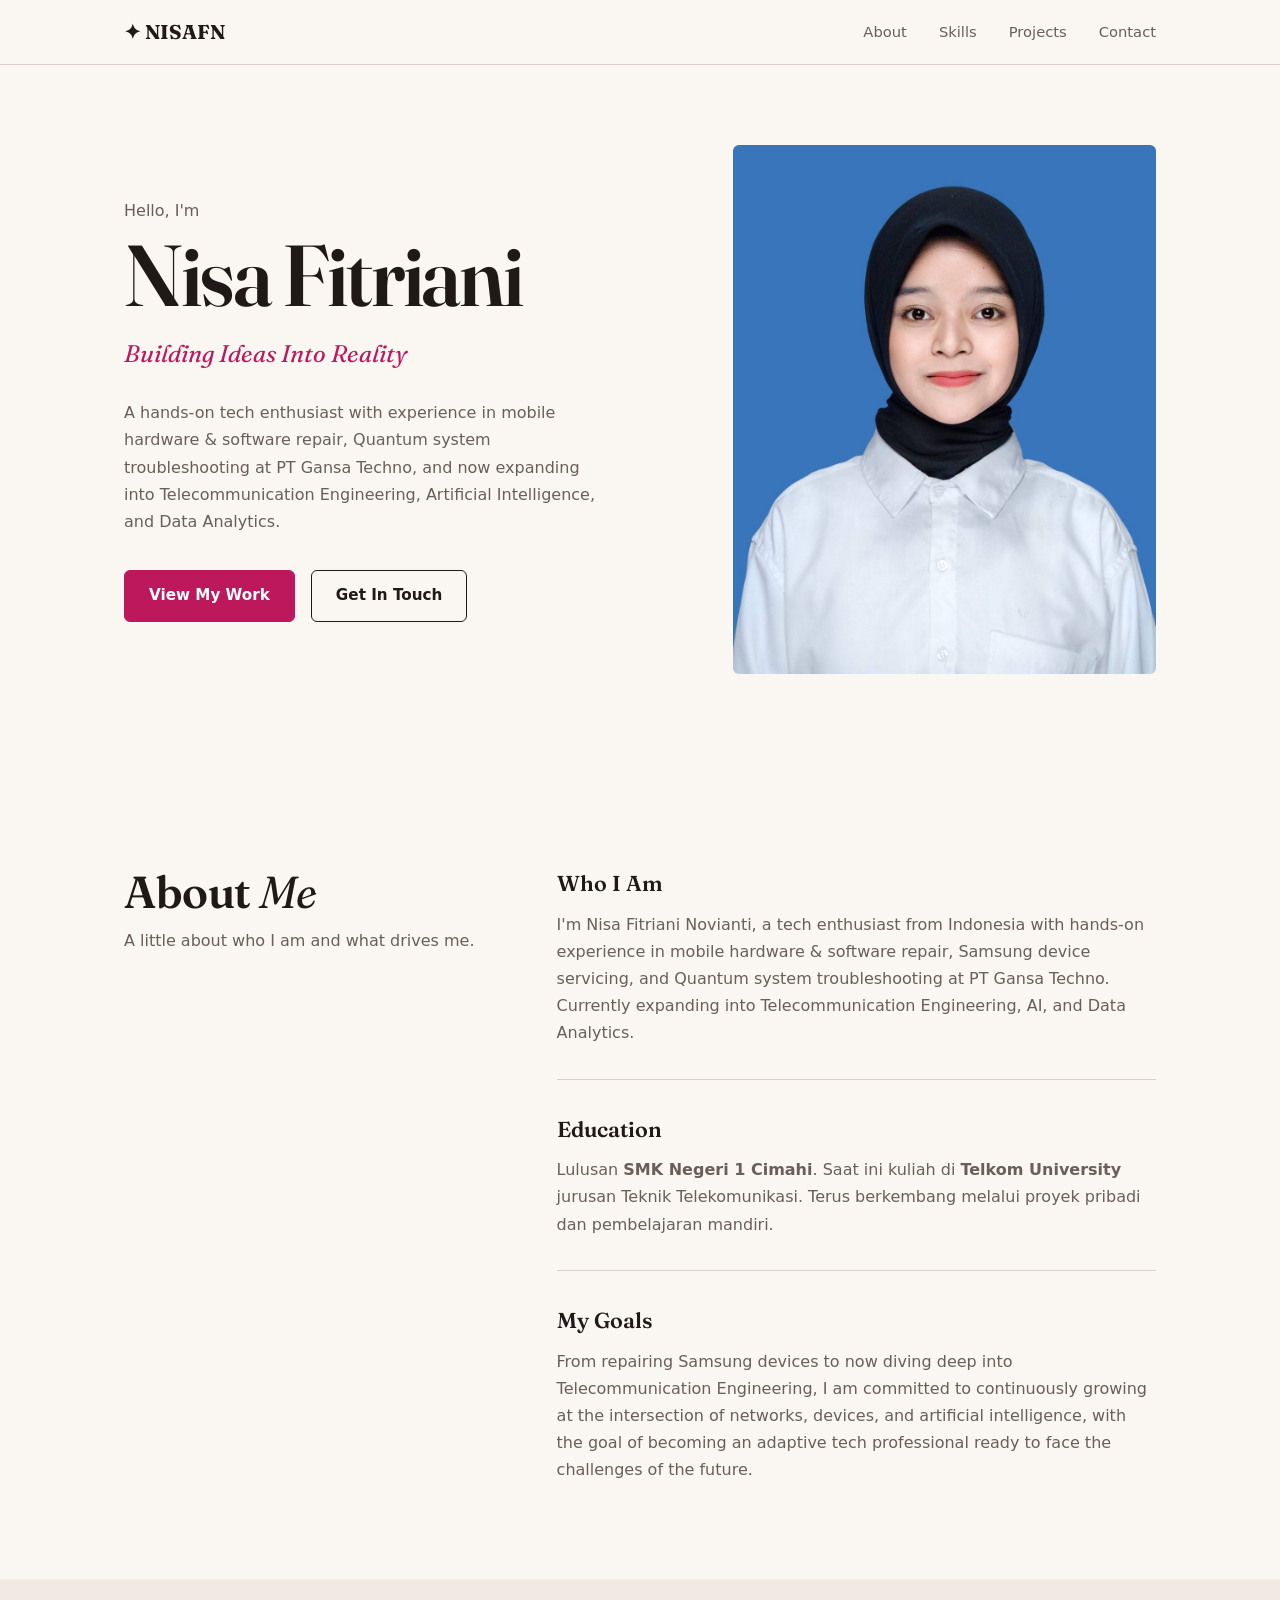
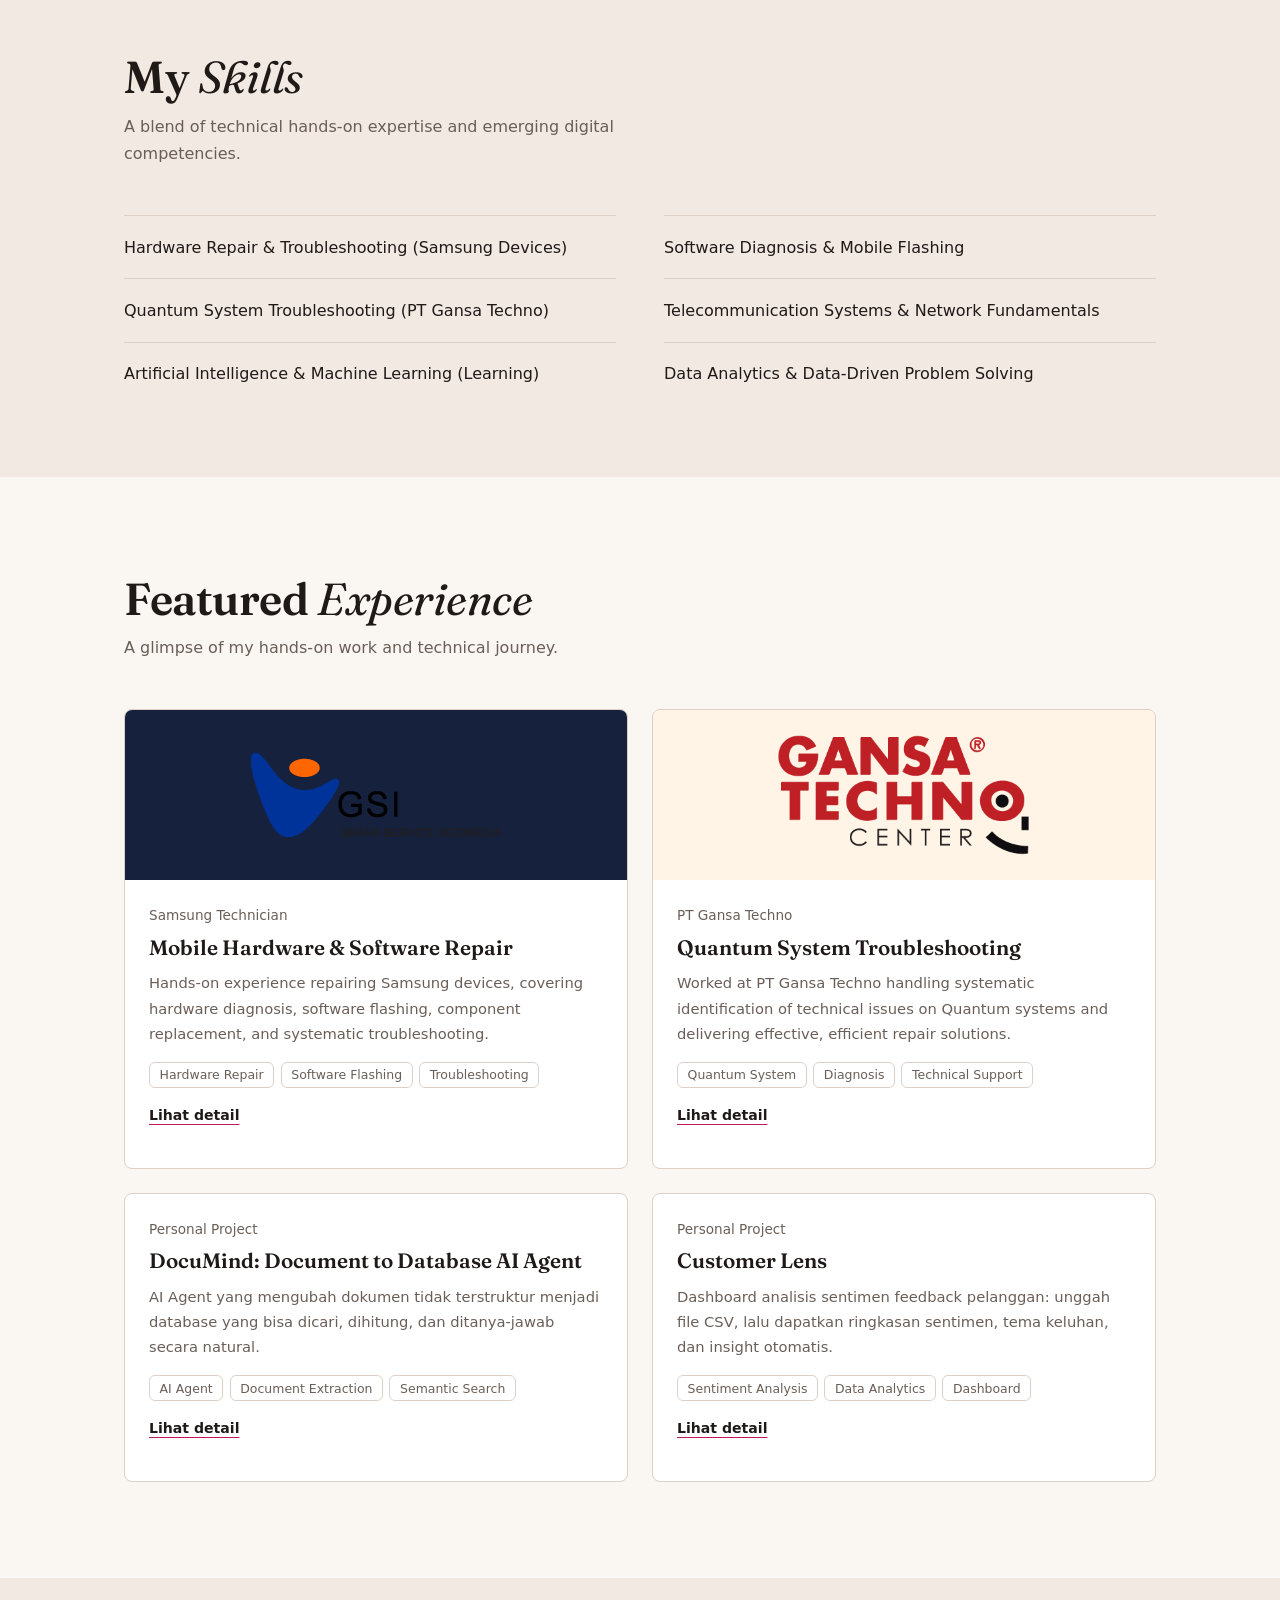
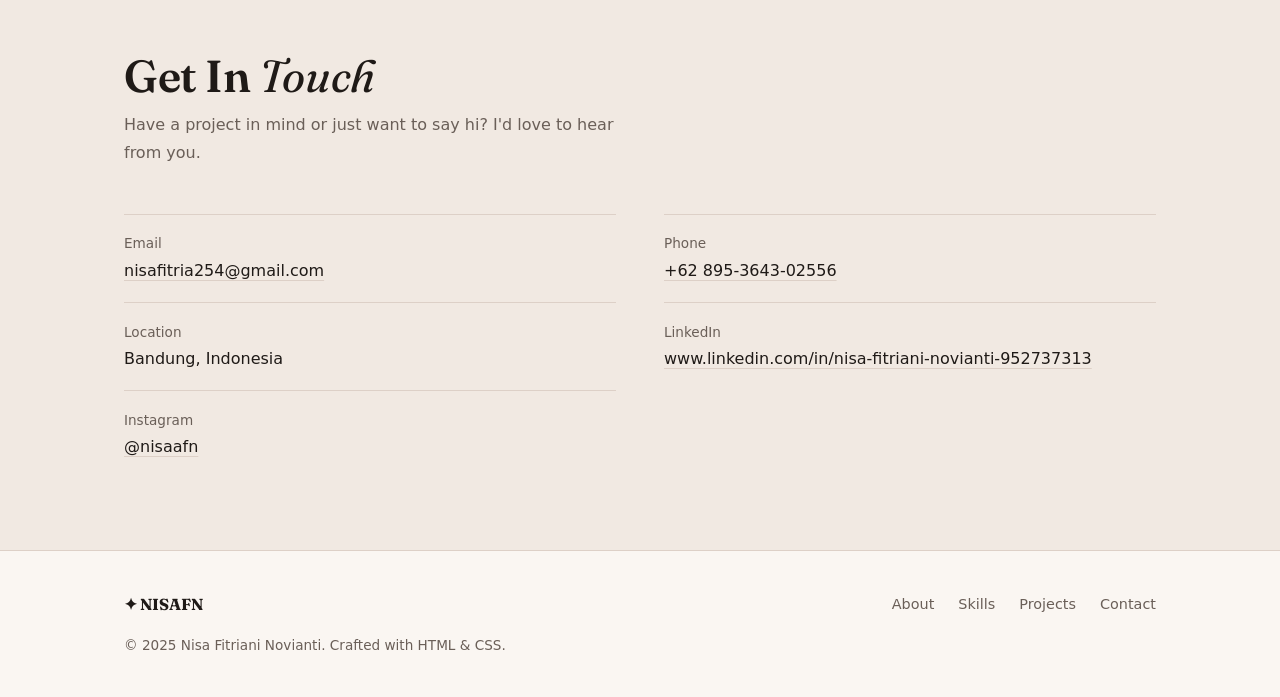
==== commit a70272ea: "Redesign: warm editorial light theme following antislop rules Add DESIGN.md, drop skill percentage b" ====
--- a/index.html
+++ b/index.html
@@ -3,15 +3,10 @@
 <head>
   <meta charset="UTF-8" />
   <meta name="viewport" content="width=device-width, initial-scale=1.0" />
-  <title>NISAFN — Developer Portfolio</title>
+  <title>Nisa Fitriani | Portfolio</title>
+  <link rel="preconnect" href="https://fonts.googleapis.com" />
+  <link rel="stylesheet" href="https://fonts.googleapis.com/css2?family=Fraunces:ital,wght@0,600;0,700;1,400&display=swap" />
   <link rel="stylesheet" href="style.css" />
-  <style>
-    /* 4 kolom project (2 kolom di tablet, 1 kolom di HP) */
-    .projects-grid { display: grid; grid-template-columns: repeat(4, 1fr); gap: 24px; }
-    @media (max-width: 1100px) { .projects-grid { grid-template-columns: repeat(2, 1fr); } }
-    @media (max-width: 600px)  { .projects-grid { grid-template-columns: 1fr; } }
-    .thumb-4 { background: linear-gradient(135deg, #1565c0, #7b1fa2); }
-  </style>
 </head>
 <body>
 
@@ -32,78 +27,11 @@
 
   <!-- ───────────── HERO ───────────── -->
   <section class="hero" id="home">
-    <div class="hero-bg-shape"></div>
-    <!-- Circuit board & telecom decorative background -->
-    <div class="hero-circuit" aria-hidden="true">
-      <svg viewBox="0 0 1200 700" preserveAspectRatio="xMidYMid slice" xmlns="http://www.w3.org/2000/svg">
-        <!-- Circuit traces horizontal -->
-        <line x1="0" y1="100" x2="300" y2="100" stroke="#c2185b" stroke-width="2"/>
-        <line x1="300" y1="100" x2="300" y2="200" stroke="#c2185b" stroke-width="2"/>
-        <line x1="300" y1="200" x2="600" y2="200" stroke="#c2185b" stroke-width="2"/>
-        <line x1="600" y1="200" x2="600" y2="80" stroke="#c2185b" stroke-width="2"/>
-        <line x1="600" y1="80" x2="900" y2="80" stroke="#c2185b" stroke-width="2"/>
-        <line x1="900" y1="80" x2="900" y2="300" stroke="#c2185b" stroke-width="2"/>
-        <line x1="900" y1="300" x2="1200" y2="300" stroke="#c2185b" stroke-width="2"/>
-        <line x1="0" y1="400" x2="200" y2="400" stroke="#7b1fa2" stroke-width="2"/>
-        <line x1="200" y1="400" x2="200" y2="500" stroke="#7b1fa2" stroke-width="2"/>
-        <line x1="200" y1="500" x2="500" y2="500" stroke="#7b1fa2" stroke-width="2"/>
-        <line x1="500" y1="500" x2="500" y2="350" stroke="#7b1fa2" stroke-width="2"/>
-        <line x1="500" y1="350" x2="800" y2="350" stroke="#7b1fa2" stroke-width="2"/>
-        <line x1="800" y1="350" x2="800" y2="600" stroke="#7b1fa2" stroke-width="2"/>
-        <line x1="800" y1="600" x2="1200" y2="600" stroke="#7b1fa2" stroke-width="2"/>
-        <line x1="100" y1="0" x2="100" y2="150" stroke="#1565c0" stroke-width="2"/>
-        <line x1="100" y1="150" x2="400" y2="150" stroke="#1565c0" stroke-width="2"/>
-        <line x1="400" y1="150" x2="400" y2="450" stroke="#1565c0" stroke-width="2"/>
-        <line x1="400" y1="450" x2="700" y2="450" stroke="#1565c0" stroke-width="2"/>
-        <line x1="700" y1="450" x2="700" y2="250" stroke="#1565c0" stroke-width="2"/>
-        <line x1="700" y1="250" x2="1100" y2="250" stroke="#1565c0" stroke-width="2"/>
-        <line x1="1100" y1="250" x2="1100" y2="700" stroke="#1565c0" stroke-width="2"/>
-        <!-- Circuit nodes / solder points -->
-        <circle cx="300" cy="100" r="5" fill="#e91e8c"/>
-        <circle cx="300" cy="200" r="5" fill="#e91e8c"/>
-        <circle cx="600" cy="200" r="5" fill="#e91e8c"/>
-        <circle cx="600" cy="80"  r="5" fill="#e91e8c"/>
-        <circle cx="900" cy="80"  r="5" fill="#e91e8c"/>
-        <circle cx="900" cy="300" r="5" fill="#e91e8c"/>
-        <circle cx="200" cy="400" r="5" fill="#7b1fa2"/>
-        <circle cx="200" cy="500" r="5" fill="#7b1fa2"/>
-        <circle cx="500" cy="500" r="5" fill="#7b1fa2"/>
-        <circle cx="500" cy="350" r="5" fill="#7b1fa2"/>
-        <circle cx="800" cy="350" r="5" fill="#7b1fa2"/>
-        <circle cx="800" cy="600" r="5" fill="#7b1fa2"/>
-        <circle cx="100" cy="150" r="5" fill="#1565c0"/>
-        <circle cx="400" cy="150" r="5" fill="#1565c0"/>
-        <circle cx="400" cy="450" r="5" fill="#1565c0"/>
-        <circle cx="700" cy="450" r="5" fill="#1565c0"/>
-        <circle cx="700" cy="250" r="5" fill="#1565c0"/>
-        <circle cx="1100" cy="250" r="5" fill="#1565c0"/>
-        <!-- IC / chip components -->
-        <rect x="260" y="160" width="80" height="40" rx="4" fill="none" stroke="#c2185b" stroke-width="2"/>
-        <rect x="560" y="40"  width="80" height="40" rx="4" fill="none" stroke="#c2185b" stroke-width="2"/>
-        <rect x="860" y="260" width="80" height="40" rx="4" fill="none" stroke="#e91e8c" stroke-width="2"/>
-        <rect x="160" y="460" width="80" height="40" rx="4" fill="none" stroke="#7b1fa2" stroke-width="2"/>
-        <rect x="460" y="310" width="80" height="40" rx="4" fill="none" stroke="#7b1fa2" stroke-width="2"/>
-        <rect x="360" y="110" width="80" height="40" rx="4" fill="none" stroke="#1565c0" stroke-width="2"/>
-        <rect x="660" y="210" width="80" height="40" rx="4" fill="none" stroke="#1565c0" stroke-width="2"/>
-        <!-- Signal wave (telecom) -->
-        <path d="M50 620 Q75 580 100 620 Q125 660 150 620 Q175 580 200 620 Q225 660 250 620 Q275 580 300 620 Q325 660 350 620 Q375 580 400 620 Q425 660 450 620" fill="none" stroke="#f06292" stroke-width="2.5"/>
-        <path d="M600 650 Q625 610 650 650 Q675 690 700 650 Q725 610 750 650 Q775 690 800 650 Q825 610 850 650 Q875 690 900 650 Q925 610 950 650 Q975 690 1000 650" fill="none" stroke="#ba68c8" stroke-width="2.5"/>
-        <!-- WiFi / signal arcs (telecom symbol) -->
-        <path d="M1050 150 Q1070 130 1090 150" fill="none" stroke="#f06292" stroke-width="2.5" stroke-linecap="round"/>
-        <path d="M1040 140 Q1070 110 1100 140" fill="none" stroke="#f06292" stroke-width="2.5" stroke-linecap="round"/>
-        <path d="M1030 130 Q1070 90  1110 130" fill="none" stroke="#f06292" stroke-width="2.5" stroke-linecap="round"/>
-        <circle cx="1070" cy="158" r="4" fill="#f06292"/>
-        <!-- Small resistor symbols -->
-        <rect x="130" y="94"  width="40" height="12" rx="2" fill="none" stroke="#c2185b" stroke-width="1.5"/>
-        <rect x="730" y="444" width="40" height="12" rx="2" fill="none" stroke="#1565c0" stroke-width="1.5"/>
-        <rect x="530" y="494" width="40" height="12" rx="2" fill="none" stroke="#7b1fa2" stroke-width="1.5"/>
-      </svg>
-    </div>
     <div class="container hero-inner">
       <div class="hero-text">
         <p class="hero-greeting">Hello, I&apos;m</p>
         <h1 class="hero-name">Nisa Fitriani</h1>
-        <h2 class="hero-tagline">nisa — <span>Building Ideas Into Reality</span></h2>
+        <h2 class="hero-tagline"><span>Building Ideas Into Reality</span></h2>
         <p class="hero-desc">
           A hands-on tech enthusiast with experience in mobile hardware &amp; software repair,
           Quantum system troubleshooting at PT Gansa Techno, and now expanding into
@@ -116,7 +44,7 @@
       </div>
       <div class="hero-avatar">
         <div class="avatar-ring">
-          <img src="pas foto-min.jpeg" alt="Nisa Fitriani Novianti" class="avatar-photo" />
+          <img src="pas foto-min.jpeg" fetchpriority="high" alt="Nisa Fitriani Novianti" class="avatar-photo" />
         </div>
       </div>
     </div>
@@ -129,17 +57,15 @@
       <p class="section-sub">A little about who I am and what drives me.</p>
       <div class="about-grid">
         <div class="about-card card">
-          <div class="about-icon">&#128640;</div>
           <h3>Who I Am</h3>
           <p>
-            I&apos;m Nisa Fitriani Novianti — a tech enthusiast from Indonesia with
+            I&apos;m Nisa Fitriani Novianti, a tech enthusiast from Indonesia with
             hands-on experience in mobile hardware &amp; software repair, Samsung device
             servicing, and Quantum system troubleshooting at PT Gansa Techno.
             Currently expanding into Telecommunication Engineering, AI, and Data Analytics.
           </p>
         </div>
         <div class="about-card card">
-          <div class="about-icon">&#127891;</div>
           <h3>Education</h3>
           <p>
             Lulusan <strong>SMK Negeri 1 Cimahi</strong>.
@@ -148,13 +74,12 @@
           </p>
         </div>
         <div class="about-card card">
-          <div class="about-icon">&#127775;</div>
           <h3>My Goals</h3>
           <p>
             From repairing Samsung devices to now diving deep into
             Telecommunication Engineering, I am committed to continuously
             growing at the intersection of networks, devices, and artificial
-            intelligence — with the goal of becoming an adaptive tech
+            intelligence, with the goal of becoming an adaptive tech
             professional ready to face the challenges of the future.
           </p>
         </div>
@@ -169,34 +94,22 @@
       <p class="section-sub">A blend of technical hands-on expertise and emerging digital competencies.</p>
       <div class="skills-grid">
         <div class="skill-card card">
-          <div class="skill-icon hw">HW</div>
           <p>Hardware Repair & Troubleshooting (Samsung Devices)</p>
-          <div class="skill-bar"><div class="skill-fill" style="width:92%"></div></div>
-        </div>
-        <div class="skill-card card">
-          <div class="skill-icon sw">SW</div>
+        </div>
+        <div class="skill-card card">
           <p>Software Diagnosis & Mobile Flashing</p>
-          <div class="skill-bar"><div class="skill-fill" style="width:88%"></div></div>
-        </div>
-        <div class="skill-card card">
-          <div class="skill-icon qt">QT</div>
+        </div>
+        <div class="skill-card card">
           <p>Quantum System Troubleshooting (PT Gansa Techno)</p>
-          <div class="skill-bar"><div class="skill-fill" style="width:85%"></div></div>
-        </div>
-        <div class="skill-card card">
-          <div class="skill-icon tel">TEL</div>
+        </div>
+        <div class="skill-card card">
           <p>Telecommunication Systems & Network Fundamentals</p>
-          <div class="skill-bar"><div class="skill-fill" style="width:70%"></div></div>
-        </div>
-        <div class="skill-card card">
-          <div class="skill-icon ai">AI</div>
+        </div>
+        <div class="skill-card card">
           <p>Artificial Intelligence & Machine Learning (Learning)</p>
-          <div class="skill-bar"><div class="skill-fill" style="width:60%"></div></div>
-        </div>
-        <div class="skill-card card">
-          <div class="skill-icon da">DA</div>
+        </div>
+        <div class="skill-card card">
           <p>Data Analytics & Data-Driven Problem Solving</p>
-          <div class="skill-bar"><div class="skill-fill" style="width:65%"></div></div>
         </div>
       </div>
     </div>
@@ -216,11 +129,11 @@
           <div class="project-body">
             <span class="project-tag">Samsung Technician</span>
             <h3>Mobile Hardware &amp; Software Repair</h3>
-            <p>Hands-on experience repairing Samsung devices — covering hardware diagnosis, software flashing, component replacement, and systematic troubleshooting.</p>
+            <p>Hands-on experience repairing Samsung devices, covering hardware diagnosis, software flashing, component replacement, and systematic troubleshooting.</p>
             <div class="project-stack">
               <span>Hardware Repair</span><span>Software Flashing</span><span>Troubleshooting</span>
             </div>
-            <p class="card-click-hint">🔍 Klik untuk lihat detail</p>
+            <p class="card-click-hint">Lihat detail</p>
           </div>
         </article>
 
@@ -236,7 +149,7 @@
             <div class="project-stack">
               <span>Quantum System</span><span>Diagnosis</span><span>Technical Support</span>
             </div>
-            <p class="card-click-hint">🔍 Klik untuk lihat detail</p>
+            <p class="card-click-hint">Lihat detail</p>
           </div>
         </article>
 
@@ -245,12 +158,12 @@
           <div class="project-thumb thumb-3"></div>
           <div class="project-body">
             <span class="project-tag">Personal Project</span>
-            <h3>DocuMind — Document to Database AI Agent</h3>
+            <h3>DocuMind: Document to Database AI Agent</h3>
             <p>AI Agent yang mengubah dokumen tidak terstruktur menjadi database yang bisa dicari, dihitung, dan ditanya-jawab secara natural.</p>
             <div class="project-stack">
               <span>AI Agent</span><span>Document Extraction</span><span>Semantic Search</span>
             </div>
-            <p class="card-click-hint">🔍 Klik untuk lihat detail</p>
+            <p class="card-click-hint">Lihat detail</p>
           </div>
         </article>
 
@@ -264,7 +177,7 @@
             <div class="project-stack">
               <span>Sentiment Analysis</span><span>Data Analytics</span><span>Dashboard</span>
             </div>
-            <p class="card-click-hint">🔍 Klik untuk lihat detail</p>
+            <p class="card-click-hint">Lihat detail</p>
           </div>
         </article>
       </div>
@@ -278,27 +191,22 @@
       <p class="section-sub">Have a project in mind or just want to say hi? I&apos;d love to hear from you.</p>
       <div class="contact-cards">
         <div class="contact-item card">
-          <div class="c-icon">&#9993;</div>
           <h4>Email</h4>
           <p><a href="mailto:nisafitria254@gmail.com" class="contact-link">nisafitria254@gmail.com</a></p>
         </div>
         <div class="contact-item card">
-          <div class="c-icon">&#128241;</div>
           <h4>Phone</h4>
           <p><a href="tel:+6289536430255" class="contact-link">+62 895-3643-02556</a></p>
         </div>
         <div class="contact-item card">
-          <div class="c-icon">&#127759;</div>
           <h4>Location</h4>
           <p>Bandung, Indonesia</p>
         </div>
         <div class="contact-item card">
-          <div class="c-icon">&#128279;</div>
           <h4>LinkedIn</h4>
           <p><a href="https://www.linkedin.com/in/nisa-fitriani-novianti-952737313" target="_blank" class="contact-link">www.linkedin.com/in/nisa-fitriani-novianti-952737313</a></p>
         </div>
         <div class="contact-item card">
-          <div class="c-icon">&#128247;</div>
           <h4>Instagram</h4>
           <p><a href="https://www.instagram.com/nisaafn" target="_blank" class="contact-link">@nisaafn</a></p>
         </div>
@@ -325,7 +233,7 @@
   <!-- Modal: Samsung -->
   <div class="modal-overlay" id="modal-samsung" onclick="closeModalOutside(event, 'modal-samsung')">
     <div class="modal-box">
-      <button class="modal-close" onclick="closeModal('modal-samsung')">&times;</button>
+      <button class="modal-close" aria-label="Tutup" onclick="closeModal('modal-samsung')">&times;</button>
       <div class="modal-header">
         <span class="project-tag">Samsung Technician</span>
         <h2>Mobile Hardware &amp; Software Repair</h2>
@@ -339,9 +247,9 @@
         <img src="graha2.jpeg"          alt="Samsung 6" class="modal-photo" />
       </div>
       <div class="modal-gallery-nav" id="nav-samsung">
-        <button onclick="prevPhoto('gallery-samsung', 'nav-samsung')">&#8592;</button>
+        <button aria-label="Foto sebelumnya" onclick="prevPhoto('gallery-samsung', 'nav-samsung')">&#8592;</button>
         <span class="gallery-counter" id="counter-samsung">1 / 6</span>
-        <button onclick="nextPhoto('gallery-samsung', 'nav-samsung')">&#8594;</button>
+        <button aria-label="Foto berikutnya" onclick="nextPhoto('gallery-samsung', 'nav-samsung')">&#8594;</button>
       </div>
       <div class="modal-desc">
         <h4>Tentang Pengalaman Ini</h4>
@@ -356,7 +264,7 @@
   <!-- Modal: PT Gansa Techno -->
   <div class="modal-overlay" id="modal-gansa" onclick="closeModalOutside(event, 'modal-gansa')">
     <div class="modal-box">
-      <button class="modal-close" onclick="closeModal('modal-gansa')">&times;</button>
+      <button class="modal-close" aria-label="Tutup" onclick="closeModal('modal-gansa')">&times;</button>
       <div class="modal-header">
         <span class="project-tag">PT Gansa Techno</span>
         <h2>Quantum System Troubleshooting</h2>
@@ -367,9 +275,9 @@
         <img src="servicegansa.jpg.jpeg" alt="Gansa 3" class="modal-photo" />
       </div>
       <div class="modal-gallery-nav" id="nav-gansa">
-        <button onclick="prevPhoto('gallery-gansa', 'nav-gansa')">&#8592;</button>
+        <button aria-label="Foto sebelumnya" onclick="prevPhoto('gallery-gansa', 'nav-gansa')">&#8592;</button>
         <span class="gallery-counter" id="counter-gansa">1 / 3</span>
-        <button onclick="nextPhoto('gallery-gansa', 'nav-gansa')">&#8594;</button>
+        <button aria-label="Foto berikutnya" onclick="nextPhoto('gallery-gansa', 'nav-gansa')">&#8594;</button>
       </div>
       <div class="modal-desc">
         <h4>Tentang Pengalaman Ini</h4>
@@ -384,10 +292,10 @@
   <!-- Modal: DocuMind -->
   <div class="modal-overlay" id="modal-documind" onclick="closeModalOutside(event, 'modal-documind')">
     <div class="modal-box">
-      <button class="modal-close" onclick="closeModal('modal-documind')">&times;</button>
+      <button class="modal-close" aria-label="Tutup" onclick="closeModal('modal-documind')">&times;</button>
       <div class="modal-header">
         <span class="project-tag">Personal Project</span>
-        <h2>DocuMind — Document to Database AI Agent</h2>
+        <h2>DocuMind: Document to Database AI Agent</h2>
       </div>
       <div class="modal-desc">
         <h4>Tentang Proyek Ini</h4>
@@ -397,7 +305,7 @@
           <span>AI Agent</span><span>Document Extraction</span><span>Semantic Search</span><span>Human-in-the-Loop</span>
         </div>
         <p style="margin-top:18px;">
-          <a href="https://nisafitriani1911.github.io/Documin/" target="_blank" rel="noopener" class="btn btn-primary">Buka DocuMind &#8599;</a>
+          <a href="https://nisafitriani1911.github.io/Documin/" target="_blank" rel="noopener" class="btn btn-primary">Buka DocuMind</a>
         </p>
       </div>
     </div>
@@ -406,7 +314,7 @@
   <!-- Modal: Customer Lens -->
   <div class="modal-overlay" id="modal-customerlens" onclick="closeModalOutside(event, 'modal-customerlens')">
     <div class="modal-box">
-      <button class="modal-close" onclick="closeModal('modal-customerlens')">&times;</button>
+      <button class="modal-close" aria-label="Tutup" onclick="closeModal('modal-customerlens')">&times;</button>
       <div class="modal-header">
         <span class="project-tag">Personal Project</span>
         <h2>Customer Lens</h2>
@@ -419,7 +327,7 @@
           <span>Sentiment Analysis</span><span>NLP</span><span>Data Analytics</span><span>Dashboard</span>
         </div>
         <p style="margin-top:18px;">
-          <a href="https://nisafitriani1911.github.io/customerlens/" target="_blank" rel="noopener" class="btn btn-primary">Buka Customer Lens &#8599;</a>
+          <a href="https://nisafitriani1911.github.io/customerlens/" target="_blank" rel="noopener" class="btn btn-primary">Buka Customer Lens</a>
         </p>
       </div>
     </div>
@@ -441,6 +349,12 @@
         closeModal(id);
       }
     }
+
+    document.querySelectorAll('.clickable').forEach(function(c) {
+      c.tabIndex = 0;
+      c.setAttribute('role', 'button');
+      c.addEventListener('keydown', function(e) { if (e.key === 'Enter' || e.key === ' ') { e.preventDefault(); c.click(); } });
+    });
 
     document.addEventListener('keydown', function(e) {
       if (e.key === 'Escape') {
--- a/style.css
+++ b/style.css
@@ -1,704 +1,121 @@
-/* ─────────────────────────────────────────
-   NISAFN Developer Portfolio — style.css
-   Pure HTML5 + CSS3 | No Framework | No JS
-───────────────────────────────────────── */
-
-/* ── Reset & Base ── */
-*, *::before, *::after {
-  box-sizing: border-box;
-  margin: 0;
-  padding: 0;
-}
-
-html {
-  scroll-behavior: smooth;
-  font-size: 16px;
-}
-
-body {
-  font-family: -apple-system, "Segoe UI", system-ui, "Helvetica Neue", Arial, sans-serif;
-  background-color: #fff;
-  color: #1e1e2e;
-  line-height: 1.7;
-}
-
-a {
-  text-decoration: none;
-  color: inherit;
-}
-
-ul {
-  list-style: none;
-}
-
-img {
-  display: block;
-  max-width: 100%;
-}
-
-/* ── CSS Variables ── */
-:root {
-  --pink-light: #fce4ec;
-  --pink:       #f06292;
-  --pink-dark:  #e91e8c;
-  --pink-deep:  #c2185b;
-  --white:      #ffffff;
-  --bg-alt:     #fff5f8;
-  --text:       #1e1e2e;
-  --text-muted: #6b6b80;
-  --border:     #f3c6d5;
-  --radius:     14px;
-  --radius-sm:  8px;
-  --shadow:     0 4px 24px rgba(240, 98, 146, 0.10);
-  --shadow-md:  0 8px 32px rgba(240, 98, 146, 0.16);
-  --max-w:      1100px;
-}
-
-/* ── Utility ── */
-.container {
-  max-width: var(--max-w);
-  margin: 0 auto;
-  padding: 0 1.5rem;
-}
-
-.card {
-  background: var(--white);
-  border: 1.5px solid var(--border);
-  border-radius: var(--radius);
-  box-shadow: var(--shadow);
-  padding: 1.75rem;
-  transition: box-shadow 0.25s ease, transform 0.25s ease;
-}
-
-.card:hover {
-  box-shadow: var(--shadow-md);
-  transform: translateY(-4px);
-}
-
-.btn {
-  display: inline-block;
-  padding: 0.72rem 1.75rem;
-  border-radius: 50px;
-  font-size: 0.95rem;
-  font-weight: 600;
-  cursor: pointer;
-  transition: all 0.25s ease;
-}
-
-.btn-primary {
-  background: var(--pink);
-  color: var(--white);
-  border: 2px solid var(--pink);
-}
-
-.btn-primary:hover {
-  background: var(--pink-deep);
-  border-color: var(--pink-deep);
-}
-
-.btn-outline {
-  background: transparent;
-  color: var(--pink);
-  border: 2px solid var(--pink);
-}
-
-.btn-outline:hover {
-  background: var(--pink-light);
-}
-
-/* ── Section Commons ── */
-.section {
-  padding: 5rem 0;
-}
-
-.section-alt {
-  background: var(--bg-alt);
-}
-
-.section-title {
-  font-size: clamp(1.7rem, 3vw, 2.3rem);
-  font-weight: 800;
-  color: var(--text);
-  text-align: center;
-  margin-bottom: 0.4rem;
-}
-
-.section-title span {
-  color: var(--pink);
-}
-
-.section-sub {
-  text-align: center;
-  color: var(--text-muted);
-  font-size: 1rem;
-  margin-bottom: 3rem;
-}
-
-/* ─────────────────────────────
-   NAVBAR
-───────────────────────────── */
-.navbar {
-  position: sticky;
-  top: 0;
-  z-index: 100;
-  background: rgba(255, 255, 255, 0.92);
-  backdrop-filter: blur(12px);
-  -webkit-backdrop-filter: blur(12px);
-  border-bottom: 1.5px solid var(--border);
-}
-
-.nav-inner {
-  display: flex;
-  align-items: center;
-  justify-content: space-between;
-  height: 64px;
-}
-
-.logo {
-  font-size: 1.25rem;
-  font-weight: 800;
-  color: var(--pink);
-  letter-spacing: 0.5px;
-  display: flex;
-  align-items: center;
-  gap: 0.35rem;
-}
-
-.logo span {
-  color: var(--text);
-}
-
-.nav-links {
-  display: flex;
-  gap: 2rem;
-}
-
-.nav-links a {
-  font-size: 0.92rem;
-  font-weight: 600;
-  color: var(--text-muted);
-  position: relative;
-  padding-bottom: 2px;
-  transition: color 0.2s;
-}
-
-.nav-links a::after {
-  content: "";
-  position: absolute;
-  bottom: -2px;
-  left: 0;
-  width: 0;
-  height: 2px;
-  background: var(--pink);
-  border-radius: 2px;
-  transition: width 0.25s ease;
-}
-
-.nav-links a:hover {
-  color: var(--pink);
-}
-
-.nav-links a:hover::after {
-  width: 100%;
-}
-
-/* ─────────────────────────────
-   HERO
-───────────────────────────── */
-.hero {
-  position: relative;
-  overflow: hidden;
-  background: linear-gradient(135deg, #fce4ec 0%, #f3d5f0 25%, #ddd5f5 55%, #d5e8f8 80%, #d5f5f0 100%);
-  padding: 6rem 0 5rem;
-  min-height: calc(100vh - 64px);
-  display: flex;
-  align-items: center;
-}
-
-/* Circuit board SVG background */
-.hero::after {
-  content: "";
-  position: absolute;
-  inset: 0;
-  pointer-events: none;
-  z-index: 0;
-  opacity: 0.07;
-  background-image:
-    /* Horizontal lines */
-    repeating-linear-gradient(
-      0deg,
-      transparent,
-      transparent 48px,
-      rgba(194, 24, 91, 0.8) 48px,
-      rgba(194, 24, 91, 0.8) 50px
-    ),
-    /* Vertical lines */
-    repeating-linear-gradient(
-      90deg,
-      transparent,
-      transparent 48px,
-      rgba(194, 24, 91, 0.8) 48px,
-      rgba(194, 24, 91, 0.8) 50px
-    );
-  background-size: 50px 50px;
-}
-
-.hero-circuit {
-  position: absolute;
-  inset: 0;
-  pointer-events: none;
-  z-index: 0;
-  overflow: hidden;
-}
-
-.hero-circuit svg {
-  width: 100%;
-  height: 100%;
-  opacity: 0.08;
-}
-
-.hero-bg-shape {
-  position: absolute;
-  top: -120px;
-  right: -120px;
-  width: 520px;
-  height: 520px;
-  background: radial-gradient(circle, rgba(240,98,146,0.18) 0%, transparent 70%);
-  border-radius: 50%;
-  pointer-events: none;
-}
-
-.hero-inner {
-  display: flex;
-  align-items: center;
-  justify-content: space-between;
-  gap: 3rem;
-  position: relative;
-  z-index: 2;
-}
-
-.hero-text {
-  flex: 1;
-  max-width: 580px;
-}
-
-.hero-greeting {
-  font-size: 1.1rem;
-  font-weight: 700;
-  background: linear-gradient(90deg, #f48fb1, #ce93d8, #90caf9);
-  -webkit-background-clip: text;
-  -webkit-text-fill-color: transparent;
-  background-clip: text;
-  margin-bottom: 0.4rem;
-  letter-spacing: 0.5px;
-}
-
-.hero-name {
-  font-size: clamp(2.4rem, 5vw, 3.6rem);
-  font-weight: 900;
-  background: linear-gradient(135deg, #f06292 0%, #ba68c8 50%, #64b5f6 100%);
-  -webkit-background-clip: text;
-  -webkit-text-fill-color: transparent;
-  background-clip: text;
-  line-height: 1.15;
-  margin-bottom: 0.6rem;
-}
-
-.hero-tagline {
-  font-size: clamp(1rem, 2.2vw, 1.3rem);
-  font-weight: 700;
-  color: var(--text-muted);
-  margin-bottom: 1.1rem;
-}
-
-.hero-tagline span {
-  background: linear-gradient(90deg, #f48fb1, #ce93d8);
-  -webkit-background-clip: text;
-  -webkit-text-fill-color: transparent;
-  background-clip: text;
-}
-
-.hero-desc {
-  font-size: 1rem;
-  color: var(--text-muted);
-  max-width: 480px;
-  margin-bottom: 2rem;
-  line-height: 1.8;
-}
-
-.hero-cta {
-  display: flex;
-  gap: 1rem;
-  flex-wrap: wrap;
-}
-
-/* Avatar */
-.hero-avatar {
-  flex-shrink: 0;
-}
-
-.avatar-ring {
-  width: 220px;
-  height: 220px;
-  border-radius: 50%;
-  background: linear-gradient(135deg, var(--pink) 0%, var(--pink-deep) 100%);
-  display: flex;
-  align-items: center;
-  justify-content: center;
-  box-shadow: 0 12px 48px rgba(240, 98, 146, 0.35);
-  position: relative;
-}
-
-.avatar-ring::before {
-  content: "";
-  position: absolute;
-  inset: -6px;
-  border-radius: 50%;
-  border: 3px dashed rgba(240,98,146,0.45);
-}
-
-.avatar-initials {
-  font-size: 3.5rem;
-  font-weight: 900;
-  color: var(--white);
-  letter-spacing: 2px;
-}
-
-.avatar-photo {
-  width: 100%;
-  height: 100%;
-  object-fit: cover;
-  border-radius: 50%;
-}
-
-/* ─────────────────────────────
-   ABOUT
-───────────────────────────── */
-.about-grid {
-  display: grid;
-  grid-template-columns: repeat(auto-fit, minmax(270px, 1fr));
-  gap: 1.5rem;
-}
-
-.about-card {
-  text-align: center;
-}
-
-.about-icon {
-  font-size: 2.4rem;
-  margin-bottom: 0.9rem;
-}
-
-.about-card h3 {
-  font-size: 1.1rem;
-  font-weight: 700;
-  color: var(--pink-dark);
-  margin-bottom: 0.6rem;
-}
-
-.about-card p {
-  color: var(--text-muted);
-  font-size: 0.95rem;
-}
-
-/* ─────────────────────────────
-   SKILLS
-───────────────────────────── */
-.skills-grid {
-  display: grid;
-  grid-template-columns: repeat(auto-fit, minmax(240px, 1fr));
-  gap: 1.4rem;
-}
-
-.skill-card {
-  text-align: center;
-}
-
-.skill-icon {
-  display: inline-flex;
-  align-items: center;
-  justify-content: center;
-  width: 60px;
-  height: 60px;
-  border-radius: 50%;
-  font-size: 0.8rem;
-  font-weight: 800;
-  margin: 0 auto 0.75rem;
-  color: var(--white);
-  letter-spacing: 0.5px;
-}
-
-.hw  { background: #e91e8c; }
-.sw  { background: #f06292; }
-.qt  { background: #c2185b; }
-.tel { background: #7b1fa2; }
-.ai  { background: #1565c0; }
-.da  { background: #00838f; }
-
-.skill-card p {
-  font-size: 0.9rem;
-  color: var(--text-muted);
-  margin-bottom: 0.9rem;
-}
-
-.skill-bar {
-  height: 7px;
-  background: var(--pink-light);
-  border-radius: 50px;
-  overflow: hidden;
-}
-
-.skill-fill {
-  height: 100%;
-  background: linear-gradient(90deg, var(--pink), var(--pink-deep));
-  border-radius: 50px;
-}
-
-/* ─────────────────────────────
-   PROJECTS
-───────────────────────────── */
-.projects-grid {
-  display: grid;
-  grid-template-columns: repeat(auto-fit, minmax(290px, 1fr));
-  gap: 1.6rem;
-}
-
-.project-card {
-  padding: 0;
-  overflow: hidden;
-}
-
-.project-thumb {
-  height: 160px;
-  width: 100%;
-}
-
-.thumb-samsung {
-  background: linear-gradient(135deg, #1a1a2e 0%, #16213e 60%, #0f3460 100%);
-  display: flex;
-  align-items: center;
-  justify-content: center;
-  cursor: pointer;
-  position: relative;
-  overflow: hidden;
-}
-
-.thumb-gansa {
-  background: linear-gradient(135deg, #fff8f0 0%, #ffe0b2 100%);
-  display: flex;
-  align-items: center;
-  justify-content: center;
-  cursor: pointer;
-}
-
-.thumb-logo {
-  max-width: 70%;
-  max-height: 120px;
-  object-fit: contain;
-}
-
-.thumb-samsung:hover .thumb-placeholder-text {
-  opacity: 1;
-  transform: scale(1.05);
-}
-
-.thumb-placeholder-text {
-  color: rgba(255,255,255,0.85);
-  font-size: 0.9rem;
-  font-weight: 600;
-  letter-spacing: 0.5px;
-  text-align: center;
-  padding: 1rem;
-  transition: opacity 0.3s, transform 0.3s;
-}
-
-.thumb-2 { background: linear-gradient(135deg, #f8bbd0 0%, #f06292 100%); }
-.thumb-3 { background: linear-gradient(135deg, #fce4ec 0%, #f48fb1 60%, #e91e8c 100%); }
-
-.project-body {
-  padding: 1.4rem 1.6rem 1.6rem;
-}
-
-.project-tag {
-  display: inline-block;
-  background: var(--pink-light);
-  color: var(--pink-deep);
-  font-size: 0.75rem;
-  font-weight: 700;
-  padding: 0.2rem 0.75rem;
-  border-radius: 50px;
-  margin-bottom: 0.6rem;
-  letter-spacing: 0.3px;
-}
-
-.project-body h3 {
-  font-size: 1.1rem;
-  font-weight: 700;
-  color: var(--text);
-  margin-bottom: 0.5rem;
-}
-
-.project-body p {
-  font-size: 0.9rem;
-  color: var(--text-muted);
-  margin-bottom: 1rem;
-  line-height: 1.65;
-}
-
-.project-stack {
-  display: flex;
-  flex-wrap: wrap;
-  gap: 0.4rem;
-}
-
-.project-stack span {
-  background: #fce4ec;
-  color: var(--pink-deep);
-  font-size: 0.75rem;
-  font-weight: 600;
-  padding: 0.2rem 0.65rem;
-  border-radius: 50px;
-  border: 1px solid var(--border);
-}
-
-/* ─────────────────────────────
-   CONTACT
-───────────────────────────── */
-.contact-wrap {
-  text-align: center;
-}
-
-.contact-cards {
-  display: grid;
-  grid-template-columns: repeat(auto-fit, minmax(200px, 1fr));
-  gap: 1.4rem;
-  margin-top: 0.5rem;
-}
-
-.contact-item {
-  text-align: center;
-}
-
-.c-icon {
-  font-size: 2rem;
-  margin-bottom: 0.6rem;
-}
-
-.contact-item h4 {
-  font-size: 0.85rem;
-  font-weight: 700;
-  text-transform: uppercase;
-  letter-spacing: 0.8px;
-  color: var(--pink);
-  margin-bottom: 0.3rem;
-}
-
-.contact-item p {
-  font-size: 0.9rem;
-  color: var(--text-muted);
-}
-
-.contact-link {
-  color: var(--pink);
-  font-weight: 600;
-  word-break: break-all;
-  transition: color 0.2s;
-}
-
-.contact-link:hover {
-  color: var(--pink-deep);
-  text-decoration: underline;
-}
-
-/* ─────────────────────────────
-   FOOTER
-───────────────────────────── */
-.footer {
-  background: var(--text);
-  color: rgba(255,255,255,0.55);
-  padding: 2.5rem 0;
-}
-
-.footer-inner {
-  display: flex;
-  flex-direction: column;
-  align-items: center;
-  gap: 0.75rem;
-  text-align: center;
-}
-
-.footer-logo {
-  font-size: 1.3rem;
-  font-weight: 800;
-  color: var(--pink);
-  letter-spacing: 1px;
-}
-
-.footer-copy {
-  font-size: 0.85rem;
-}
-
-.footer-links {
-  display: flex;
-  gap: 1.5rem;
-  flex-wrap: wrap;
-  justify-content: center;
-}
-
-.footer-links a {
-  font-size: 0.85rem;
-  color: rgba(255,255,255,0.5);
-  transition: color 0.2s;
-}
-
-.footer-links a:hover {
-  color: var(--pink);
-}
-
-/* ─────────────────────────────
-   RESPONSIVE
-───────────────────────────── */
-@media (max-width: 768px) {
-  .hero-inner {
-    flex-direction: column-reverse;
-    text-align: center;
-  }
-
-  .hero-desc {
-    margin: 0 auto 2rem;
-  }
-
-  .hero-cta {
-    justify-content: center;
-  }
-
-  .avatar-ring {
-    width: 160px;
-    height: 160px;
-  }
-
-  .avatar-initials {
-    font-size: 2.5rem;
-  }
-
-  .nav-links {
-    gap: 1.2rem;
-  }
-}
-
-@media (max-width: 480px) {
-  .nav-links {
-    display: none;
-  }
-
-  .hero {
-    padding: 3.5rem 0 3rem;
-    min-height: auto;
-  }
-
-  .section {
-    padding: 3.5rem 0;
-  }
+/* NISAFN Portfolio. Direction in DESIGN.md: warm, editorial, light, one rose accent. */
+*,*::before,*::after{box-sizing:border-box;margin:0;padding:0}
+html{scroll-behavior:smooth}
+:root{
+  --bg:#faf6f2; --bg-alt:#f1e9e2; --ink:#1f1a17; --muted:#6a5f58; --border:#ddd0c7;
+  --accent:#be185d; --accent-deep:#9d174d; --white:#fff;
+  --pink-light:var(--bg-alt); --pink:var(--accent); --pink-deep:var(--accent-deep); --text:var(--ink); --text-muted:var(--muted);
+  --radius:8px; --radius-sm:6px; --max-w:1080px;
+  --serif:"Fraunces",Georgia,serif; --sans:system-ui,-apple-system,"Segoe UI",sans-serif;
+}
+body{font-family:var(--sans);background:var(--bg);color:var(--ink);line-height:1.7}
+a{text-decoration:none;color:inherit}
+ul{list-style:none}
+img{display:block;max-width:100%}
+:focus-visible{outline:2px solid var(--accent);outline-offset:3px}
+.container{max-width:var(--max-w);margin:0 auto;padding:0 1.5rem}
+
+.card{background:var(--white);border:1px solid var(--border);border-radius:var(--radius);padding:1.75rem;transition:border-color .2s}
+.card:hover{border-color:var(--accent)}
+
+.btn{display:inline-block;padding:.75rem 1.5rem;border-radius:var(--radius-sm);font-size:.95rem;font-weight:600;cursor:pointer;transition:background .2s,border-color .2s}
+.btn-primary{background:var(--accent);color:#fff;border:1.5px solid var(--accent)}
+.btn-primary:hover{background:var(--accent-deep);border-color:var(--accent-deep)}
+.btn-outline{color:var(--ink);border:1.5px solid var(--ink)}
+.btn-outline:hover{background:var(--ink);color:var(--bg)}
+
+.section{padding:6rem 0}
+.section-alt{background:var(--bg-alt);padding:4.5rem 0}
+.section-title{font-family:var(--serif);font-size:clamp(2rem,4vw,2.8rem);font-weight:600;line-height:1.15;letter-spacing:-.01em;margin-bottom:.6rem}
+.section-title span{font-style:italic;font-weight:400}
+.section-sub{color:var(--muted);max-width:520px;margin-bottom:3rem}
+
+/* Navbar */
+.navbar{position:sticky;top:0;z-index:100;background:var(--bg);border-bottom:1px solid var(--border)}
+.nav-inner{display:flex;align-items:center;justify-content:space-between;height:64px}
+.logo{font-family:var(--serif);font-size:1.25rem;font-weight:700}
+.logo span{color:var(--ink)}
+.nav-links{display:flex;gap:2rem}
+.nav-links a{font-size:.92rem;color:var(--muted);border-bottom:1px solid transparent;padding-bottom:2px}
+.nav-links a:hover{color:var(--ink);border-color:var(--accent)}
+
+/* Hero */
+.hero{padding:5rem 0 6rem}
+.hero-circuit,.hero-bg-shape{display:none}
+.hero-inner{display:grid;grid-template-columns:1.25fr 1fr;gap:5rem;align-items:center}
+.hero-greeting{color:var(--muted);margin-bottom:.5rem}
+.hero-name{font-family:var(--serif);font-size:clamp(3rem,7vw,5.4rem);font-weight:600;line-height:1;letter-spacing:-.025em;margin-bottom:1rem}
+.hero-tagline{font-family:var(--serif);font-style:italic;font-weight:400;font-size:clamp(1.15rem,2.2vw,1.5rem);color:var(--accent);margin-bottom:1.5rem}
+.hero-desc{color:var(--muted);max-width:480px;margin-bottom:2.2rem}
+.hero-cta{display:flex;gap:1rem;flex-wrap:wrap}
+.avatar-ring{aspect-ratio:4/5;border-radius:var(--radius-sm);overflow:hidden;background:var(--bg-alt)}
+.avatar-photo{width:100%;height:100%;object-fit:cover}
+
+/* About: heading left, entries as a ruled list right */
+#about .container{display:grid;grid-template-columns:1fr 1.7fr;column-gap:5rem;align-items:start}
+#about .section-title,#about .section-sub{grid-column:1}
+#about .about-grid{grid-column:2;grid-row:1/span 3}
+.about-card{padding:0 0 2rem;margin-bottom:2rem;background:none;border:0;border-bottom:1px solid var(--border);border-radius:0}
+.about-card:last-child{margin-bottom:0;border-bottom:0;padding-bottom:0}
+.about-card:hover{border-color:var(--border)}
+.about-card h3{font-family:var(--serif);font-size:1.35rem;font-weight:600;margin-bottom:.5rem}
+.about-card p{color:var(--muted)}
+
+/* Skills: plain two-column list, no scores */
+.skills-grid{display:grid;grid-template-columns:1fr 1fr;column-gap:3rem}
+.skill-card{padding:1.1rem 0;border-top:1px solid var(--border);background:none;border-left:0;border-right:0;border-bottom:0;border-radius:0}
+.skill-card:hover{border-top-color:var(--accent)}
+.skill-card p{font-weight:500}
+
+/* Projects */
+.projects-grid{display:grid;grid-template-columns:repeat(2,1fr);gap:1.5rem}
+.project-card{padding:0;overflow:hidden;display:flex;flex-direction:column}
+.project-thumb{height:170px;width:100%}
+.thumb-samsung,.thumb-gansa{display:flex;align-items:center;justify-content:center;cursor:pointer}
+.thumb-samsung{background:#16213e}
+.thumb-gansa{background:#fff4e6}
+.thumb-logo{max-width:60%;max-height:120px;object-fit:contain}
+.thumb-3{display:none}
+.project-body{padding:1.5rem;display:flex;flex-direction:column;flex:1}
+.project-tag{font-size:.85rem;color:var(--muted);margin-bottom:.4rem}
+.project-body h3{font-family:var(--serif);font-size:1.3rem;font-weight:600;line-height:1.3;margin-bottom:.6rem}
+.project-body p{font-size:.92rem;color:var(--muted);margin-bottom:1rem}
+.project-stack,.modal-tags{display:flex;flex-wrap:wrap;gap:.4rem}
+.project-stack span,.modal-tags span{font-size:.78rem;color:var(--muted);padding:.1rem .6rem;border:1px solid var(--border);border-radius:var(--radius-sm)}
+.project-body .card-click-hint{margin-top:auto;padding-top:1rem;font-size:.88rem;font-weight:600;color:var(--ink);text-decoration:underline;text-decoration-color:var(--accent);text-underline-offset:4px}
+
+/* Contact: label and value rows */
+.contact-cards{display:grid;grid-template-columns:1fr 1fr;column-gap:3rem}
+.contact-item{padding:1.1rem 0;background:none;border:0;border-top:1px solid var(--border);border-radius:0}
+.contact-item:hover{border-top-color:var(--accent)}
+.contact-item h4{font-size:.85rem;font-weight:500;color:var(--muted)}
+.contact-item p{margin-top:.1rem}
+.contact-link{font-weight:500;word-break:break-all;text-decoration:underline;text-decoration-color:var(--border);text-underline-offset:4px}
+.contact-link:hover{text-decoration-color:var(--accent)}
+
+/* Footer */
+.footer{border-top:1px solid var(--border);padding:2.5rem 0;color:var(--muted)}
+.footer-inner{display:flex;justify-content:space-between;align-items:center;gap:1rem;flex-wrap:wrap}
+.footer-logo{font-family:var(--serif);font-weight:700;color:var(--ink)}
+.footer-copy{font-size:.85rem;order:3;width:100%}
+.footer-links{display:flex;gap:1.5rem}
+.footer-links a{font-size:.9rem}
+.footer-links a:hover{color:var(--ink)}
+
+/* Responsive */
+@media(max-width:820px){
+  .hero{padding:3rem 0 4rem}
+  .hero-inner{grid-template-columns:1fr;gap:2.5rem}
+  .avatar-ring{max-width:300px;order:-1}
+  #about .container{display:block}
+  #about .section-sub{margin-bottom:2rem}
+  .skills-grid,.contact-cards,.projects-grid{grid-template-columns:1fr}
+}
+@media(max-width:480px){
+  .nav-links{gap:1rem}
+  .nav-links a{font-size:.82rem}
+  .section{padding:4rem 0}
+  .section-alt{padding:3.5rem 0}
 }
 
 /* ─────────────────────────────
@@ -723,7 +140,7 @@
   display: none;
   position: fixed;
   inset: 0;
-  background: rgba(30, 10, 20, 0.65);
+  background: rgba(28,25,23,.7);
   backdrop-filter: blur(6px);
   z-index: 999;
   align-items: center;
@@ -738,7 +155,7 @@
 .modal-box {
   background: var(--white);
   border-radius: var(--radius);
-  box-shadow: 0 24px 64px rgba(240, 98, 146, 0.2);
+  box-shadow: 0 24px 64px rgba(0,0,0,.3);
   width: 100%;
   max-width: 640px;
   max-height: 90vh;
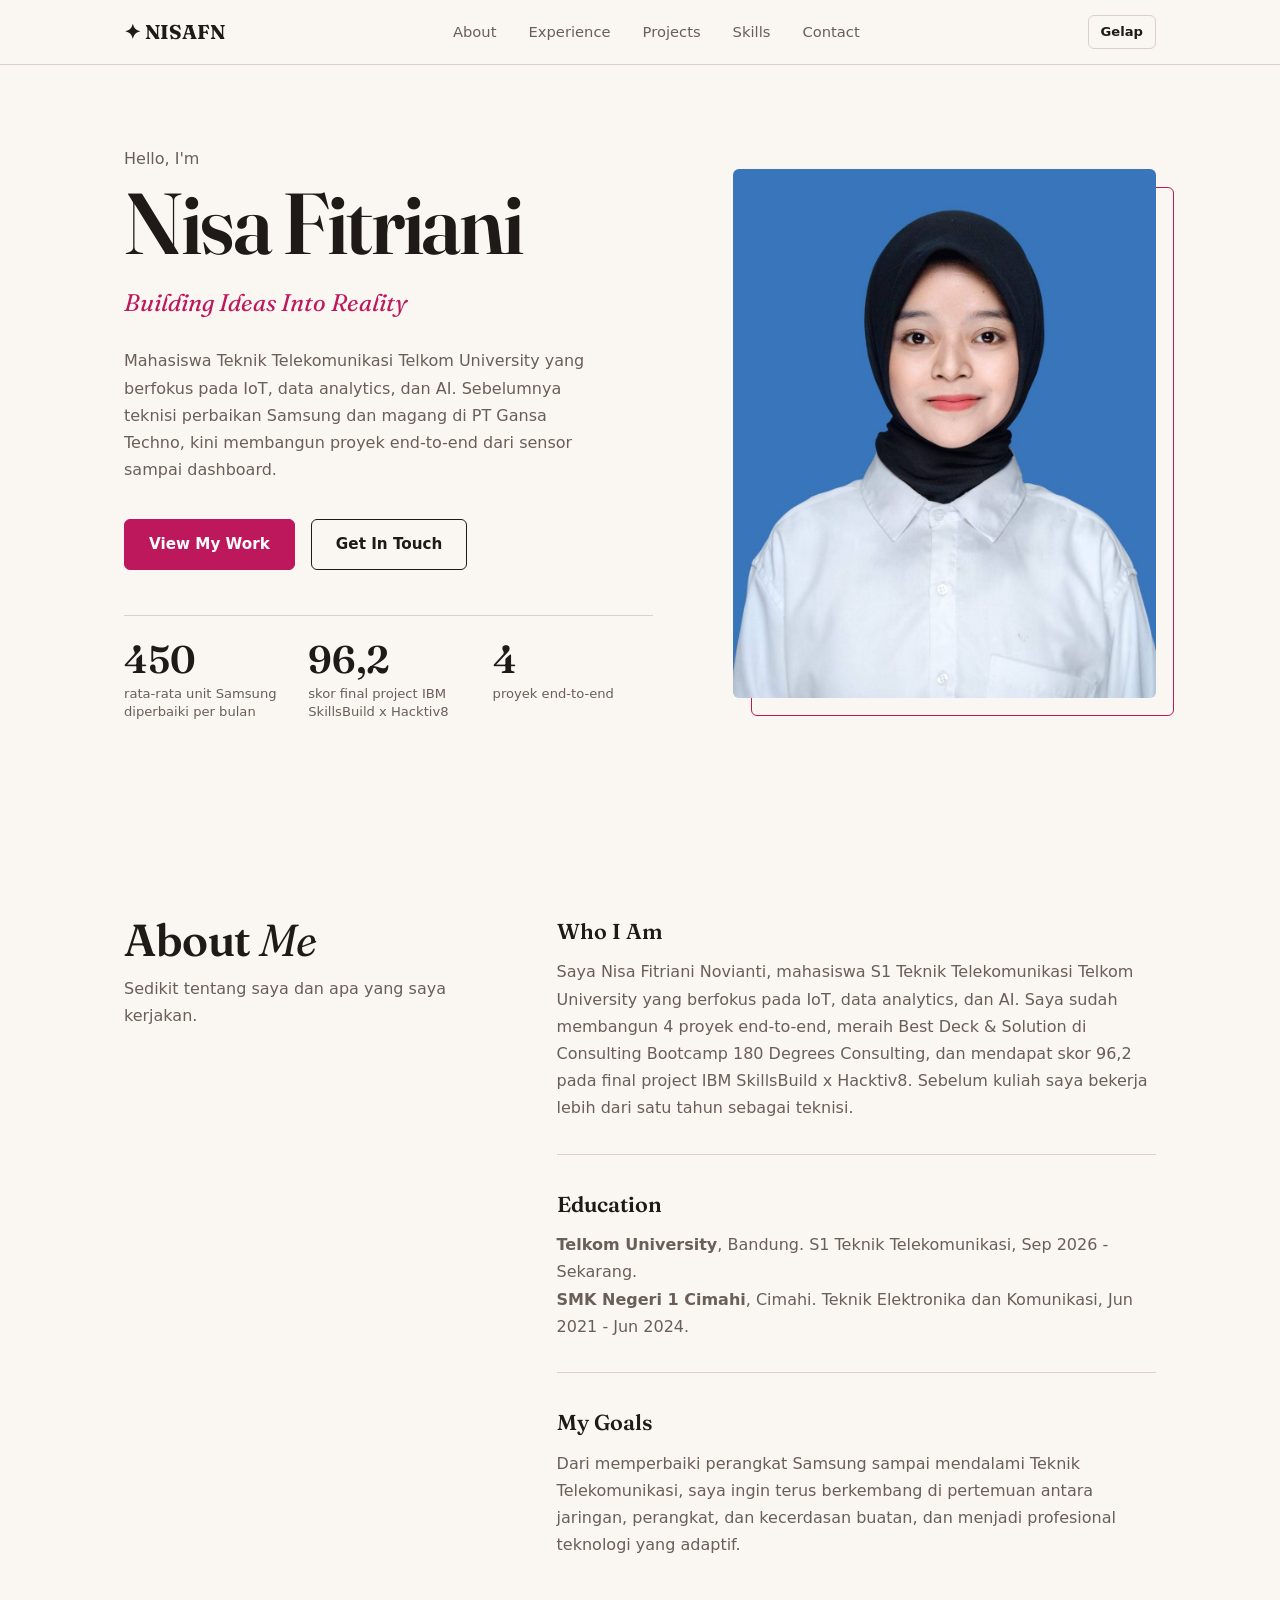
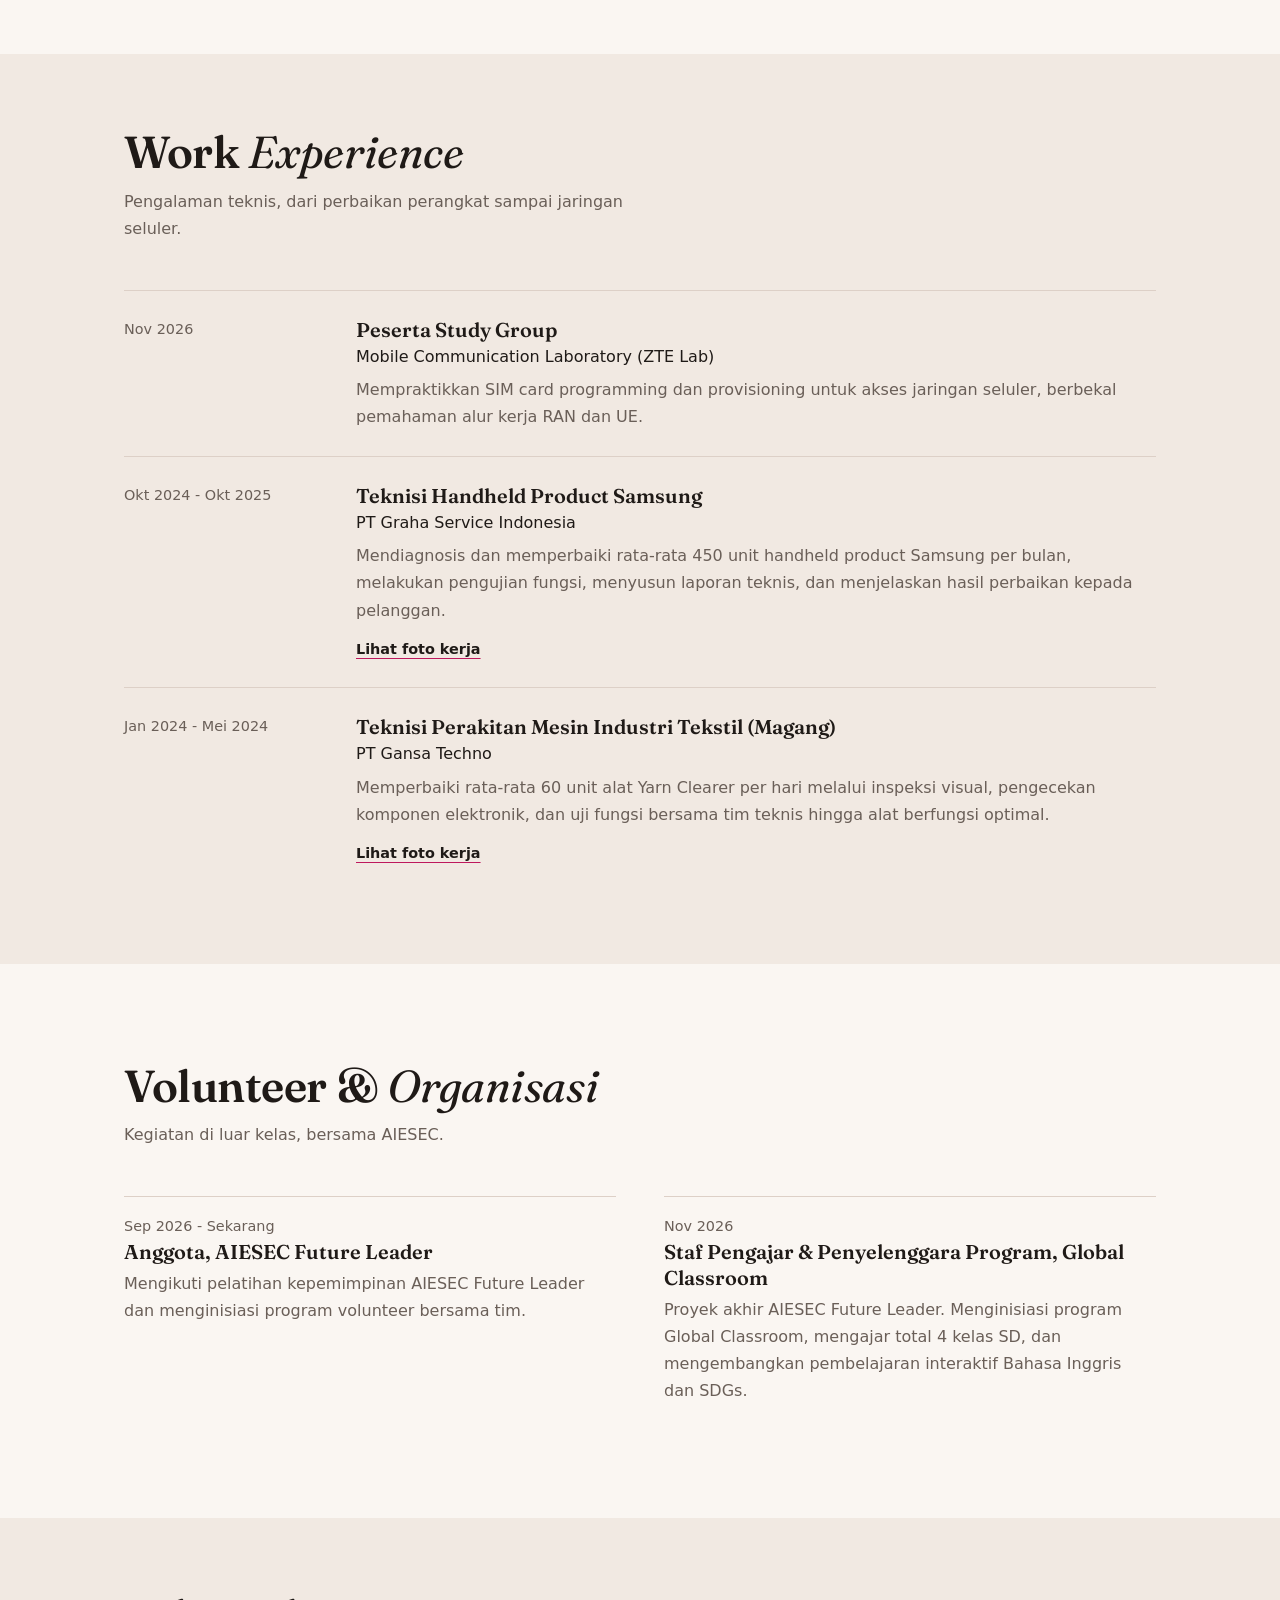
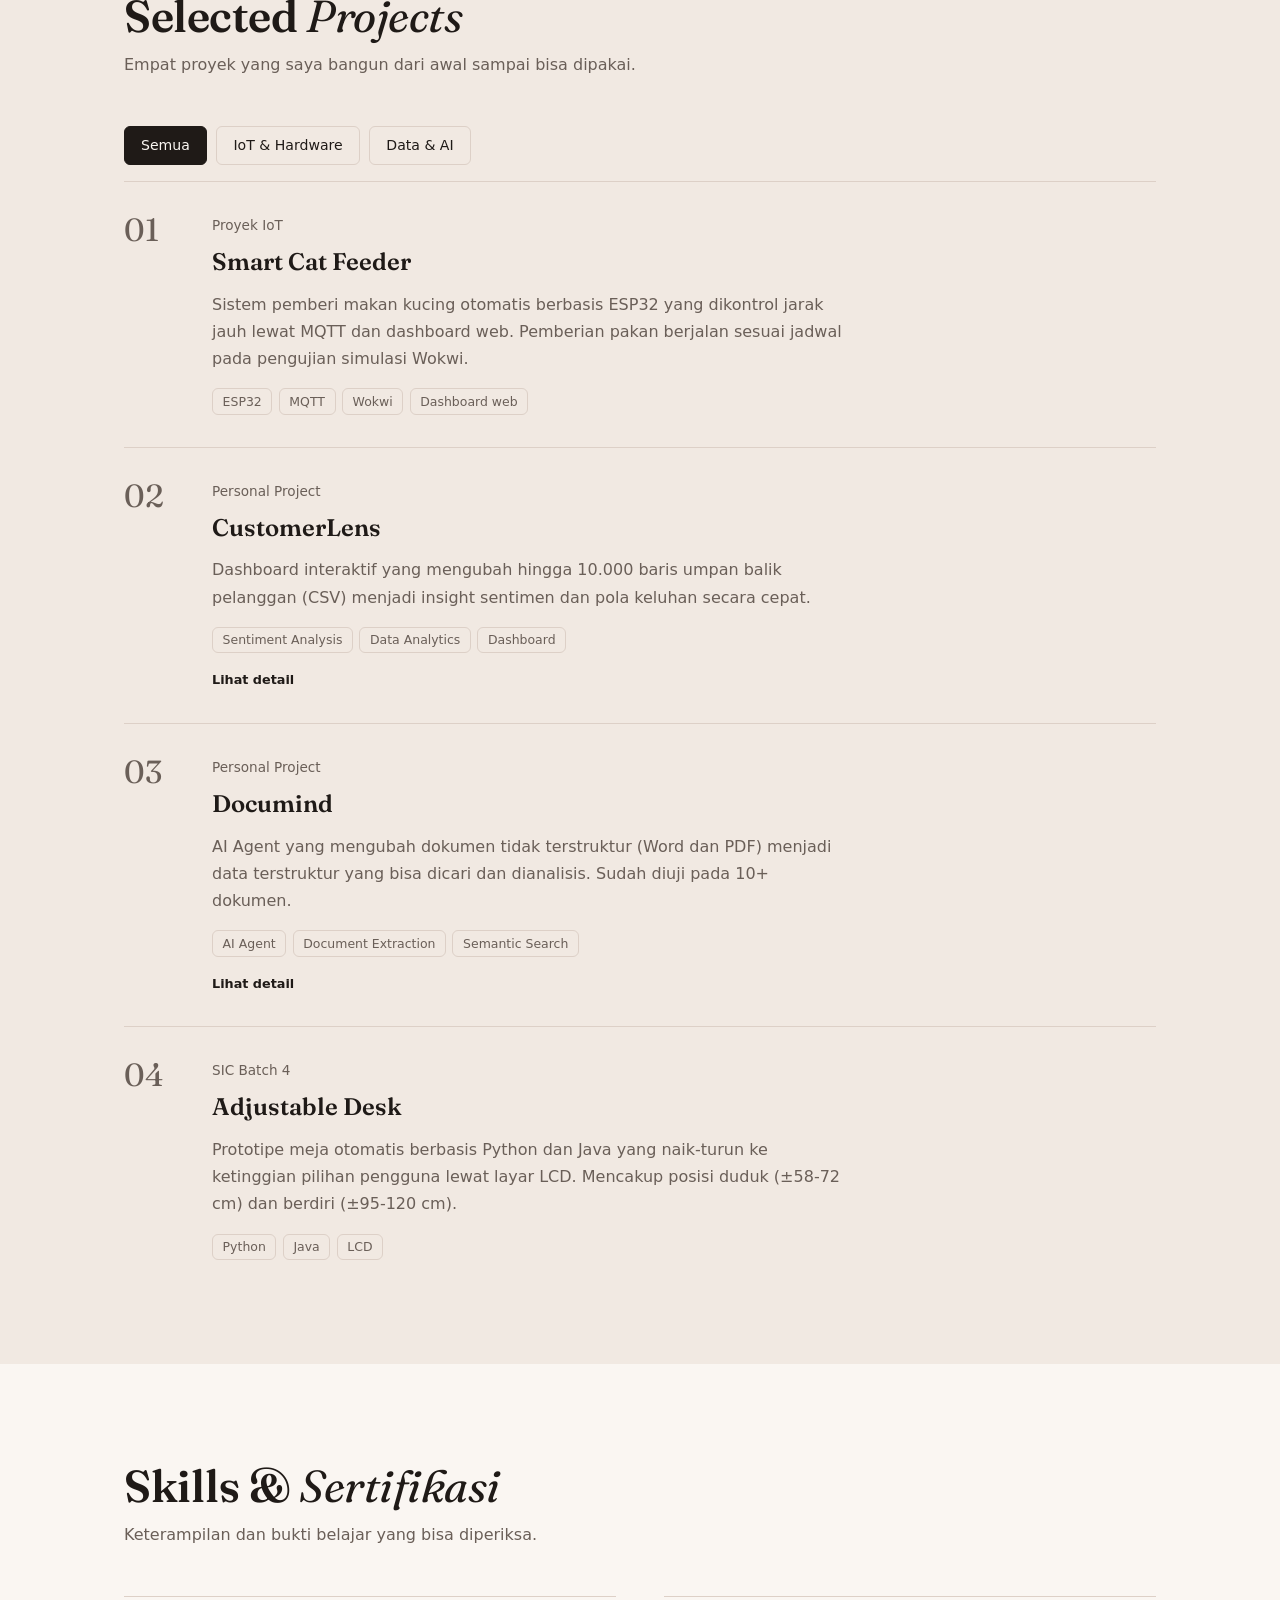
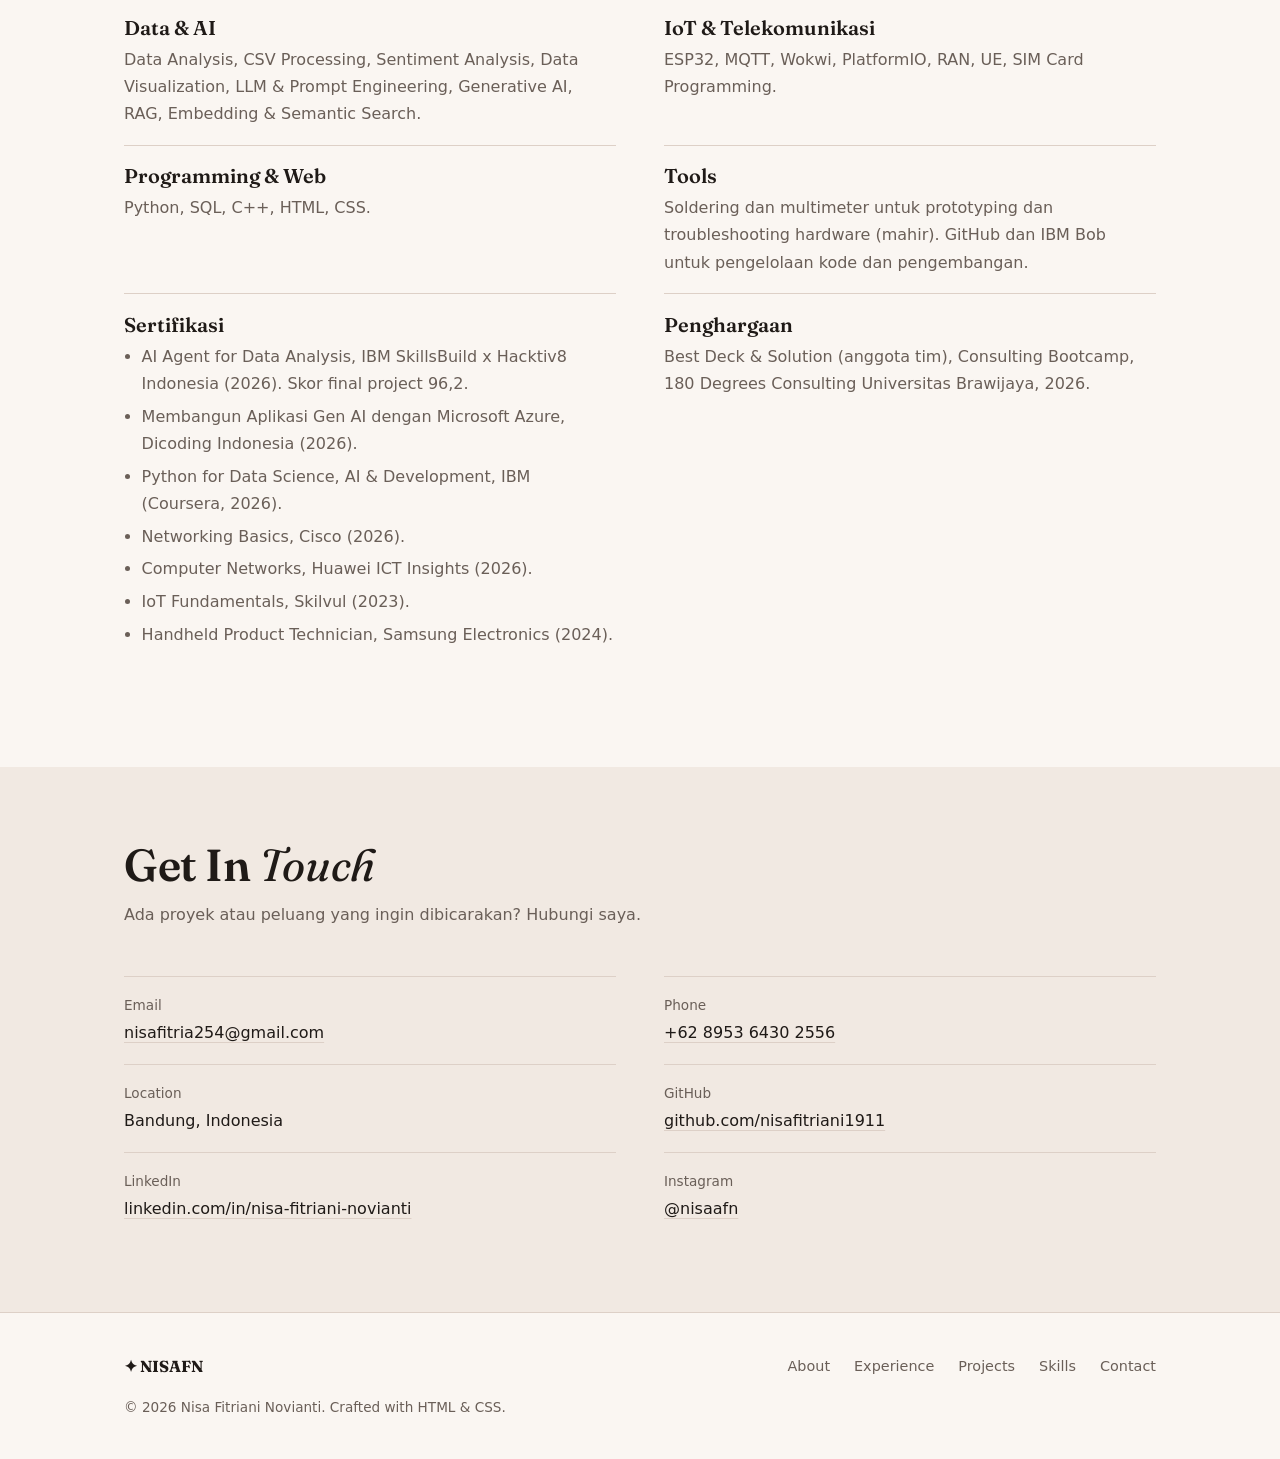
==== commit bcd99016: "Add CV content, volunteer section, dark theme, project filter and scroll interactions Co-Authored-By" ====
--- a/index.html
+++ b/index.html
@@ -7,6 +7,9 @@
   <link rel="preconnect" href="https://fonts.googleapis.com" />
   <link rel="stylesheet" href="https://fonts.googleapis.com/css2?family=Fraunces:ital,wght@0,600;0,700;1,400&display=swap" />
   <link rel="stylesheet" href="style.css" />
+  <script>
+    try { var t = localStorage.getItem('theme'); document.documentElement.dataset.theme = t || (matchMedia('(prefers-color-scheme: dark)').matches ? 'dark' : 'light'); } catch (e) {}
+  </script>
 </head>
 <body>
 
@@ -17,11 +20,13 @@
       <nav>
         <ul class="nav-links">
           <li><a href="#about">About</a></li>
+          <li><a href="#experience">Experience</a></li>
+          <li><a href="#projects">Projects</a></li>
           <li><a href="#skills">Skills</a></li>
-          <li><a href="#projects">Projects</a></li>
           <li><a href="#contact">Contact</a></li>
         </ul>
       </nav>
+      <button type="button" class="theme-toggle" id="theme-toggle" aria-pressed="false" aria-label="Ganti tema warna">Gelap</button>
     </div>
   </header>
 
@@ -33,14 +38,17 @@
         <h1 class="hero-name">Nisa Fitriani</h1>
         <h2 class="hero-tagline"><span>Building Ideas Into Reality</span></h2>
         <p class="hero-desc">
-          A hands-on tech enthusiast with experience in mobile hardware &amp; software repair,
-          Quantum system troubleshooting at PT Gansa Techno, and now expanding into
-          Telecommunication Engineering, Artificial Intelligence, and Data Analytics.
+          Mahasiswa Teknik Telekomunikasi Telkom University yang berfokus pada IoT, data analytics, dan AI. Sebelumnya teknisi perbaikan Samsung dan magang di PT Gansa Techno, kini membangun proyek end-to-end dari sensor sampai dashboard.
         </p>
         <div class="hero-cta">
           <a href="#projects" class="btn btn-primary">View My Work</a>
           <a href="#contact" class="btn btn-outline">Get In Touch</a>
         </div>
+        <dl class="hero-facts">
+          <div><dt><span data-count="450">450</span></dt><dd>rata-rata unit Samsung diperbaiki per bulan</dd></div>
+          <div><dt><span data-count="96.2" data-dec="1">96,2</span></dt><dd>skor final project IBM SkillsBuild x Hacktiv8</dd></div>
+          <div><dt><span data-count="4">4</span></dt><dd>proyek end-to-end</dd></div>
+        </dl>
       </div>
       <div class="hero-avatar">
         <div class="avatar-ring">
@@ -54,132 +62,184 @@
   <section class="section" id="about">
     <div class="container">
       <h2 class="section-title">About <span>Me</span></h2>
-      <p class="section-sub">A little about who I am and what drives me.</p>
+      <p class="section-sub">Sedikit tentang saya dan apa yang saya kerjakan.</p>
       <div class="about-grid">
         <div class="about-card card">
           <h3>Who I Am</h3>
           <p>
-            I&apos;m Nisa Fitriani Novianti, a tech enthusiast from Indonesia with
-            hands-on experience in mobile hardware &amp; software repair, Samsung device
-            servicing, and Quantum system troubleshooting at PT Gansa Techno.
-            Currently expanding into Telecommunication Engineering, AI, and Data Analytics.
+            Saya Nisa Fitriani Novianti, mahasiswa S1 Teknik Telekomunikasi Telkom University
+            yang berfokus pada IoT, data analytics, dan AI. Saya sudah membangun 4 proyek
+            end-to-end, meraih Best Deck &amp; Solution di Consulting Bootcamp 180 Degrees
+            Consulting, dan mendapat skor 96,2 pada final project IBM SkillsBuild x Hacktiv8.
+            Sebelum kuliah saya bekerja lebih dari satu tahun sebagai teknisi.
           </p>
         </div>
         <div class="about-card card">
           <h3>Education</h3>
           <p>
-            Lulusan <strong>SMK Negeri 1 Cimahi</strong>.
-            Saat ini kuliah di <strong>Telkom University</strong> jurusan Teknik Telekomunikasi.
-            Terus berkembang melalui proyek pribadi dan pembelajaran mandiri.
+            <strong>Telkom University</strong>, Bandung. S1 Teknik Telekomunikasi, Sep 2026 - Sekarang.<br />
+            <strong>SMK Negeri 1 Cimahi</strong>, Cimahi. Teknik Elektronika dan Komunikasi, Jun 2021 - Jun 2024.
           </p>
         </div>
         <div class="about-card card">
           <h3>My Goals</h3>
           <p>
-            From repairing Samsung devices to now diving deep into
-            Telecommunication Engineering, I am committed to continuously
-            growing at the intersection of networks, devices, and artificial
-            intelligence, with the goal of becoming an adaptive tech
-            professional ready to face the challenges of the future.
+            Dari memperbaiki perangkat Samsung sampai mendalami Teknik Telekomunikasi,
+            saya ingin terus berkembang di pertemuan antara jaringan, perangkat, dan
+            kecerdasan buatan, dan menjadi profesional teknologi yang adaptif.
           </p>
         </div>
       </div>
     </div>
   </section>
 
+  <!-- ───────────── EXPERIENCE ───────────── -->
+  <section class="section section-alt" id="experience">
+    <div class="container">
+      <h2 class="section-title">Work <span>Experience</span></h2>
+      <p class="section-sub">Pengalaman teknis, dari perbaikan perangkat sampai jaringan seluler.</p>
+      <div class="exp-list">
+        <article class="exp-item">
+          <p class="exp-date">Nov 2026</p>
+          <div>
+            <h3>Peserta Study Group</h3>
+            <p class="exp-org">Mobile Communication Laboratory (ZTE Lab)</p>
+            <p>Mempraktikkan SIM card programming dan provisioning untuk akses jaringan seluler, berbekal pemahaman alur kerja RAN dan UE.</p>
+          </div>
+        </article>
+        <article class="exp-item">
+          <p class="exp-date">Okt 2024 - Okt 2025</p>
+          <div>
+            <h3>Teknisi Handheld Product Samsung</h3>
+            <p class="exp-org">PT Graha Service Indonesia</p>
+            <p>Mendiagnosis dan memperbaiki rata-rata 450 unit handheld product Samsung per bulan, melakukan pengujian fungsi, menyusun laporan teknis, dan menjelaskan hasil perbaikan kepada pelanggan.</p>
+            <button type="button" class="exp-link" onclick="openModal('modal-samsung')">Lihat foto kerja</button>
+          </div>
+        </article>
+        <article class="exp-item">
+          <p class="exp-date">Jan 2024 - Mei 2024</p>
+          <div>
+            <h3>Teknisi Perakitan Mesin Industri Tekstil (Magang)</h3>
+            <p class="exp-org">PT Gansa Techno</p>
+            <p>Memperbaiki rata-rata 60 unit alat Yarn Clearer per hari melalui inspeksi visual, pengecekan komponen elektronik, dan uji fungsi bersama tim teknis hingga alat berfungsi optimal.</p>
+            <button type="button" class="exp-link" onclick="openModal('modal-gansa')">Lihat foto kerja</button>
+          </div>
+        </article>
+      </div>
+    </div>
+  </section>
+
+  <!-- ───────────── VOLUNTEER ───────────── -->
+  <section class="section" id="volunteer">
+    <div class="container">
+      <h2 class="section-title">Volunteer &amp; <span>Organisasi</span></h2>
+      <p class="section-sub">Kegiatan di luar kelas, bersama AIESEC.</p>
+      <div class="skills-grid">
+        <div class="skill-card">
+          <p class="exp-date">Sep 2026 - Sekarang</p>
+          <h3>Anggota, AIESEC Future Leader</h3>
+          <p>Mengikuti pelatihan kepemimpinan AIESEC Future Leader dan menginisiasi program volunteer bersama tim.</p>
+        </div>
+        <div class="skill-card">
+          <p class="exp-date">Nov 2026</p>
+          <h3>Staf Pengajar &amp; Penyelenggara Program, Global Classroom</h3>
+          <p>Proyek akhir AIESEC Future Leader. Menginisiasi program Global Classroom, mengajar total 4 kelas SD, dan mengembangkan pembelajaran interaktif Bahasa Inggris dan SDGs.</p>
+        </div>
+      </div>
+    </div>
+  </section>
+
+  <!-- ───────────── PROJECTS ───────────── -->
+  <section class="section section-alt" id="projects">
+    <div class="container">
+      <h2 class="section-title">Selected <span>Projects</span></h2>
+      <p class="section-sub">Empat proyek yang saya bangun dari awal sampai bisa dipakai.</p>
+      <div class="filter" role="group" aria-label="Filter proyek">
+        <button type="button" class="chip" data-filter="all" aria-pressed="true">Semua</button>
+        <button type="button" class="chip" data-filter="iot" aria-pressed="false">IoT &amp; Hardware</button>
+        <button type="button" class="chip" data-filter="data" aria-pressed="false">Data &amp; AI</button>
+      </div>
+      <div class="proj-list">
+        <article class="proj-item" data-cat="iot">
+          <span class="proj-num">01</span>
+          <div>
+            <p class="project-tag">Proyek IoT</p>
+            <h3>Smart Cat Feeder</h3>
+            <p>Sistem pemberi makan kucing otomatis berbasis ESP32 yang dikontrol jarak jauh lewat MQTT dan dashboard web. Pemberian pakan berjalan sesuai jadwal pada pengujian simulasi Wokwi.</p>
+            <div class="project-stack"><span>ESP32</span><span>MQTT</span><span>Wokwi</span><span>Dashboard web</span></div>
+          </div>
+        </article>
+        <article class="proj-item clickable" data-cat="data" onclick="openModal('modal-customerlens')">
+          <span class="proj-num">02</span>
+          <div>
+            <p class="project-tag">Personal Project</p>
+            <h3>CustomerLens</h3>
+            <p>Dashboard interaktif yang mengubah hingga 10.000 baris umpan balik pelanggan (CSV) menjadi insight sentimen dan pola keluhan secara cepat.</p>
+            <div class="project-stack"><span>Sentiment Analysis</span><span>Data Analytics</span><span>Dashboard</span></div>
+            <p class="card-click-hint">Lihat detail</p>
+          </div>
+        </article>
+        <article class="proj-item clickable" data-cat="data" onclick="openModal('modal-documind')">
+          <span class="proj-num">03</span>
+          <div>
+            <p class="project-tag">Personal Project</p>
+            <h3>Documind</h3>
+            <p>AI Agent yang mengubah dokumen tidak terstruktur (Word dan PDF) menjadi data terstruktur yang bisa dicari dan dianalisis. Sudah diuji pada 10+ dokumen.</p>
+            <div class="project-stack"><span>AI Agent</span><span>Document Extraction</span><span>Semantic Search</span></div>
+            <p class="card-click-hint">Lihat detail</p>
+          </div>
+        </article>
+        <article class="proj-item" data-cat="iot">
+          <span class="proj-num">04</span>
+          <div>
+            <p class="project-tag">SIC Batch 4</p>
+            <h3>Adjustable Desk</h3>
+            <p>Prototipe meja otomatis berbasis Python dan Java yang naik-turun ke ketinggian pilihan pengguna lewat layar LCD. Mencakup posisi duduk (±58-72 cm) dan berdiri (±95-120 cm).</p>
+            <div class="project-stack"><span>Python</span><span>Java</span><span>LCD</span></div>
+          </div>
+        </article>
+      </div>
+    </div>
+  </section>
+
   <!-- ───────────── SKILLS ───────────── -->
-  <section class="section section-alt" id="skills">
+  <section class="section" id="skills">
     <div class="container">
-      <h2 class="section-title">My <span>Skills</span></h2>
-      <p class="section-sub">A blend of technical hands-on expertise and emerging digital competencies.</p>
+      <h2 class="section-title">Skills &amp; <span>Sertifikasi</span></h2>
+      <p class="section-sub">Keterampilan dan bukti belajar yang bisa diperiksa.</p>
       <div class="skills-grid">
-        <div class="skill-card card">
-          <p>Hardware Repair & Troubleshooting (Samsung Devices)</p>
-        </div>
-        <div class="skill-card card">
-          <p>Software Diagnosis & Mobile Flashing</p>
-        </div>
-        <div class="skill-card card">
-          <p>Quantum System Troubleshooting (PT Gansa Techno)</p>
-        </div>
-        <div class="skill-card card">
-          <p>Telecommunication Systems & Network Fundamentals</p>
-        </div>
-        <div class="skill-card card">
-          <p>Artificial Intelligence & Machine Learning (Learning)</p>
-        </div>
-        <div class="skill-card card">
-          <p>Data Analytics & Data-Driven Problem Solving</p>
-        </div>
-      </div>
-    </div>
-  </section>
-
-  <!-- ───────────── PROJECTS ───────────── -->
-  <section class="section" id="projects">
-    <div class="container">
-      <h2 class="section-title">Featured <span>Experience</span></h2>
-      <p class="section-sub">A glimpse of my hands-on work and technical journey.</p>
-      <div class="projects-grid">
-        <!-- Card 1: Samsung -->
-        <article class="project-card card clickable" onclick="openModal('modal-samsung')">
-          <div class="project-thumb thumb-samsung">
-            <img src="logogsi.png" alt="Samsung Service Indonesia" class="thumb-logo" />
-          </div>
-          <div class="project-body">
-            <span class="project-tag">Samsung Technician</span>
-            <h3>Mobile Hardware &amp; Software Repair</h3>
-            <p>Hands-on experience repairing Samsung devices, covering hardware diagnosis, software flashing, component replacement, and systematic troubleshooting.</p>
-            <div class="project-stack">
-              <span>Hardware Repair</span><span>Software Flashing</span><span>Troubleshooting</span>
-            </div>
-            <p class="card-click-hint">Lihat detail</p>
-          </div>
-        </article>
-
-        <!-- Card 2: PT Gansa Techno -->
-        <article class="project-card card clickable" onclick="openModal('modal-gansa')">
-          <div class="project-thumb thumb-gansa">
-            <img src="logo gansa.png" alt="PT Gansa Techno" class="thumb-logo" />
-          </div>
-          <div class="project-body">
-            <span class="project-tag">PT Gansa Techno</span>
-            <h3>Quantum System Troubleshooting</h3>
-            <p>Worked at PT Gansa Techno handling systematic identification of technical issues on Quantum systems and delivering effective, efficient repair solutions.</p>
-            <div class="project-stack">
-              <span>Quantum System</span><span>Diagnosis</span><span>Technical Support</span>
-            </div>
-            <p class="card-click-hint">Lihat detail</p>
-          </div>
-        </article>
-
-        <!-- Card 3: DocuMind -->
-        <article class="project-card card clickable" onclick="openModal('modal-documind')">
-          <div class="project-thumb thumb-3"></div>
-          <div class="project-body">
-            <span class="project-tag">Personal Project</span>
-            <h3>DocuMind: Document to Database AI Agent</h3>
-            <p>AI Agent yang mengubah dokumen tidak terstruktur menjadi database yang bisa dicari, dihitung, dan ditanya-jawab secara natural.</p>
-            <div class="project-stack">
-              <span>AI Agent</span><span>Document Extraction</span><span>Semantic Search</span>
-            </div>
-            <p class="card-click-hint">Lihat detail</p>
-          </div>
-        </article>
-
-        <!-- Card 4: Customer Lens -->
-        <article class="project-card card clickable" onclick="openModal('modal-customerlens')">
-          <div class="project-thumb thumb-3 thumb-4"></div>
-          <div class="project-body">
-            <span class="project-tag">Personal Project</span>
-            <h3>Customer Lens</h3>
-            <p>Dashboard analisis sentimen feedback pelanggan: unggah file CSV, lalu dapatkan ringkasan sentimen, tema keluhan, dan insight otomatis.</p>
-            <div class="project-stack">
-              <span>Sentiment Analysis</span><span>Data Analytics</span><span>Dashboard</span>
-            </div>
-            <p class="card-click-hint">Lihat detail</p>
-          </div>
-        </article>
+        <div class="skill-card">
+          <h3>Data &amp; AI</h3>
+          <p>Data Analysis, CSV Processing, Sentiment Analysis, Data Visualization, LLM &amp; Prompt Engineering, Generative AI, RAG, Embedding &amp; Semantic Search.</p>
+        </div>
+        <div class="skill-card">
+          <h3>IoT &amp; Telekomunikasi</h3>
+          <p>ESP32, MQTT, Wokwi, PlatformIO, RAN, UE, SIM Card Programming.</p>
+        </div>
+        <div class="skill-card">
+          <h3>Programming &amp; Web</h3>
+          <p>Python, SQL, C++, HTML, CSS.</p>
+        </div>
+        <div class="skill-card">
+          <h3>Tools</h3>
+          <p>Soldering dan multimeter untuk prototyping dan troubleshooting hardware (mahir). GitHub dan IBM Bob untuk pengelolaan kode dan pengembangan.</p>
+        </div>
+        <div class="skill-card">
+          <h3>Sertifikasi</h3>
+          <ul class="cert-list">
+            <li>AI Agent for Data Analysis, IBM SkillsBuild x Hacktiv8 Indonesia (2026). Skor final project 96,2.</li>
+            <li>Membangun Aplikasi Gen AI dengan Microsoft Azure, Dicoding Indonesia (2026).</li>
+            <li>Python for Data Science, AI &amp; Development, IBM (Coursera, 2026).</li>
+            <li>Networking Basics, Cisco (2026).</li>
+            <li>Computer Networks, Huawei ICT Insights (2026).</li>
+            <li>IoT Fundamentals, Skilvul (2023).</li>
+            <li>Handheld Product Technician, Samsung Electronics (2024).</li>
+          </ul>
+        </div>
+        <div class="skill-card">
+          <h3>Penghargaan</h3>
+          <p>Best Deck &amp; Solution (anggota tim), Consulting Bootcamp, 180 Degrees Consulting Universitas Brawijaya, 2026.</p>
+        </div>
       </div>
     </div>
   </section>
@@ -188,7 +248,7 @@
   <section class="section section-alt" id="contact">
     <div class="container contact-wrap">
       <h2 class="section-title">Get In <span>Touch</span></h2>
-      <p class="section-sub">Have a project in mind or just want to say hi? I&apos;d love to hear from you.</p>
+      <p class="section-sub">Ada proyek atau peluang yang ingin dibicarakan? Hubungi saya.</p>
       <div class="contact-cards">
         <div class="contact-item card">
           <h4>Email</h4>
@@ -196,19 +256,23 @@
         </div>
         <div class="contact-item card">
           <h4>Phone</h4>
-          <p><a href="tel:+6289536430255" class="contact-link">+62 895-3643-02556</a></p>
+          <p><a href="tel:+62895364302556" class="contact-link">+62 8953 6430 2556</a></p>
         </div>
         <div class="contact-item card">
           <h4>Location</h4>
           <p>Bandung, Indonesia</p>
         </div>
         <div class="contact-item card">
+          <h4>GitHub</h4>
+          <p><a href="https://github.com/nisafitriani1911" target="_blank" rel="noopener" class="contact-link">github.com/nisafitriani1911</a></p>
+        </div>
+        <div class="contact-item card">
           <h4>LinkedIn</h4>
-          <p><a href="https://www.linkedin.com/in/nisa-fitriani-novianti-952737313" target="_blank" class="contact-link">www.linkedin.com/in/nisa-fitriani-novianti-952737313</a></p>
+          <p><a href="https://www.linkedin.com/in/nisa-fitriani-novianti-952737313" target="_blank" rel="noopener" class="contact-link">linkedin.com/in/nisa-fitriani-novianti</a></p>
         </div>
         <div class="contact-item card">
           <h4>Instagram</h4>
-          <p><a href="https://www.instagram.com/nisaafn" target="_blank" class="contact-link">@nisaafn</a></p>
+          <p><a href="https://www.instagram.com/nisaafn" target="_blank" rel="noopener" class="contact-link">@nisaafn</a></p>
         </div>
       </div>
     </div>
@@ -218,11 +282,12 @@
   <footer class="footer">
     <div class="container footer-inner">
       <p class="footer-logo">&#10022; NISAFN</p>
-      <p class="footer-copy">&copy; 2025 Nisa Fitriani Novianti. Crafted with HTML &amp; CSS.</p>
+      <p class="footer-copy">&copy; 2026 Nisa Fitriani Novianti. Crafted with HTML &amp; CSS.</p>
       <div class="footer-links">
         <a href="#about">About</a>
+        <a href="#experience">Experience</a>
+        <a href="#projects">Projects</a>
         <a href="#skills">Skills</a>
-        <a href="#projects">Projects</a>
         <a href="#contact">Contact</a>
       </div>
     </div>
@@ -332,6 +397,77 @@
       </div>
     </div>
   </div>
+
+  <script>
+    (function () {
+      var root = document.documentElement;
+      var reduce = matchMedia('(prefers-reduced-motion: reduce)').matches;
+      root.classList.add('js');
+
+      // theme toggle
+      var btn = document.getElementById('theme-toggle');
+      function paint() {
+        var dark = root.dataset.theme === 'dark';
+        btn.textContent = dark ? 'Terang' : 'Gelap';
+        btn.setAttribute('aria-pressed', dark);
+      }
+      paint();
+      btn.addEventListener('click', function () {
+        root.dataset.theme = root.dataset.theme === 'dark' ? 'light' : 'dark';
+        try { localStorage.setItem('theme', root.dataset.theme); } catch (e) {}
+        paint();
+      });
+
+      // reveal on scroll, once
+      var items = document.querySelectorAll('.section-title,.section-sub,.about-card,.exp-item,.skill-card,.proj-item,.contact-item,.filter');
+      items.forEach(function (el) { el.classList.add('reveal'); });
+      if (reduce || !('IntersectionObserver' in window)) {
+        items.forEach(function (el) { el.classList.add('in'); });
+      } else {
+        var io = new IntersectionObserver(function (es) {
+          es.forEach(function (e) { if (e.isIntersecting) { e.target.classList.add('in'); io.unobserve(e.target); } });
+        }, { threshold: 0.12 });
+        items.forEach(function (el) { io.observe(el); });
+      }
+
+      // current section in the nav
+      var links = document.querySelectorAll('.nav-links a');
+      var secs = [];
+      links.forEach(function (a) { var s = document.querySelector(a.getAttribute('href')); if (s) secs.push([a, s]); });
+      function spy() {
+        var y = window.scrollY + 120, cur = null;
+        secs.forEach(function (p) { if (p[1].offsetTop <= y) cur = p[0]; });
+        links.forEach(function (a) { if (a === cur) a.setAttribute('aria-current', 'true'); else a.removeAttribute('aria-current'); });
+      }
+      window.addEventListener('scroll', spy, { passive: true });
+      spy();
+
+      // count the hero numbers up once
+      if (!reduce) {
+        document.querySelectorAll('[data-count]').forEach(function (el) {
+          var end = parseFloat(el.dataset.count), dec = +(el.dataset.dec || 0), t0 = null;
+          function step(t) {
+            if (t0 === null) t0 = t;
+            var k = Math.min((t - t0) / 900, 1);
+            el.textContent = (end * (1 - Math.pow(1 - k, 3))).toLocaleString('id-ID', { minimumFractionDigits: dec, maximumFractionDigits: dec });
+            if (k < 1) requestAnimationFrame(step);
+          }
+          requestAnimationFrame(step);
+        });
+      }
+
+      // project filter
+      var chips = document.querySelectorAll('.chip');
+      chips.forEach(function (c) {
+        c.addEventListener('click', function () {
+          chips.forEach(function (o) { o.setAttribute('aria-pressed', o === c); });
+          document.querySelectorAll('.proj-item').forEach(function (p) {
+            p.hidden = !(c.dataset.filter === 'all' || p.dataset.cat === c.dataset.filter);
+          });
+        });
+      });
+    })();
+  </script>
 
   <script>
     function openModal(id) {
--- a/style.css
+++ b/style.css
@@ -3,7 +3,7 @@
 html{scroll-behavior:smooth}
 :root{
   --bg:#faf6f2; --bg-alt:#f1e9e2; --ink:#1f1a17; --muted:#6a5f58; --border:#ddd0c7;
-  --accent:#be185d; --accent-deep:#9d174d; --white:#fff;
+  --accent:#be185d; --accent-deep:#9d174d; --white:#fff; --on-accent:#fff;
   --pink-light:var(--bg-alt); --pink:var(--accent); --pink-deep:var(--accent-deep); --text:var(--ink); --text-muted:var(--muted);
   --radius:8px; --radius-sm:6px; --max-w:1080px;
   --serif:"Fraunces",Georgia,serif; --sans:system-ui,-apple-system,"Segoe UI",sans-serif;
@@ -19,7 +19,7 @@
 .card:hover{border-color:var(--accent)}
 
 .btn{display:inline-block;padding:.75rem 1.5rem;border-radius:var(--radius-sm);font-size:.95rem;font-weight:600;cursor:pointer;transition:background .2s,border-color .2s}
-.btn-primary{background:var(--accent);color:#fff;border:1.5px solid var(--accent)}
+.btn-primary{background:var(--accent);color:var(--on-accent);border:1.5px solid var(--accent)}
 .btn-primary:hover{background:var(--accent-deep);border-color:var(--accent-deep)}
 .btn-outline{color:var(--ink);border:1.5px solid var(--ink)}
 .btn-outline:hover{background:var(--ink);color:var(--bg)}
@@ -118,6 +118,60 @@
   .section-alt{padding:3.5rem 0}
 }
 
+
+/* Experience, volunteer, projects, certifications */
+.exp-item{display:grid;grid-template-columns:200px 1fr;gap:2rem;padding:1.6rem 0;border-top:1px solid var(--border)}
+.exp-item:hover{border-top-color:var(--accent)}
+.exp-date{font-size:.9rem;color:var(--muted)}
+.exp-item h3,.skill-card h3{font-family:var(--serif);font-size:1.25rem;font-weight:600;line-height:1.3}
+.exp-org{font-weight:500;margin-bottom:.4rem}
+.exp-item p:not(.exp-date):not(.exp-org){color:var(--muted)}
+.exp-link{margin-top:.8rem;background:none;border:0;font:inherit;font-size:.9rem;font-weight:600;color:var(--ink);cursor:pointer;text-decoration:underline;text-decoration-color:var(--accent);text-underline-offset:4px}
+.skill-card h3{margin-bottom:.3rem}
+.skill-card p:not(.exp-date){color:var(--muted)}
+.cert-list{list-style:disc;padding-left:1.1rem;color:var(--muted)}
+.cert-list li{margin-bottom:.35rem}
+.proj-item{display:grid;grid-template-columns:72px 1fr;gap:1rem;padding:2rem 0;border-top:1px solid var(--border)}
+.proj-item:hover{border-top-color:var(--accent)}
+.proj-item.clickable:hover h3{text-decoration:underline;text-decoration-color:var(--accent);text-underline-offset:5px}
+.proj-num{font-family:var(--serif);font-size:2rem;line-height:1;color:var(--muted)}
+.proj-item h3{font-family:var(--serif);font-size:1.5rem;font-weight:600;margin-bottom:.5rem}
+.proj-item p{color:var(--muted);max-width:640px;margin-bottom:1rem}
+.proj-item .project-tag{margin-bottom:.3rem}
+.proj-item .card-click-hint{margin:1rem 0 0;padding:0;color:var(--ink)}
+@media(max-width:820px){.exp-item{grid-template-columns:1fr;gap:.3rem}.proj-item{grid-template-columns:1fr}}
+@media(max-width:480px){.nav-links{gap:.7rem}.nav-links a{font-size:.75rem}}
+
+
+/* Dark theme: same structure, tokens only */
+:root{color-scheme:light}
+:root[data-theme="dark"]{color-scheme:dark;--bg:#171310;--bg-alt:#201a16;--ink:#f3ebe4;--muted:#b3a69c;--border:#3a312b;--white:#26201b;--accent:#f472b6;--accent-deep:#f9a8d4;--on-accent:#1f1a17}
+
+/* Interaction */
+.theme-toggle{font:inherit;font-size:.82rem;font-weight:600;color:var(--ink);background:none;border:1.5px solid var(--border);border-radius:var(--radius-sm);padding:.3rem .75rem;cursor:pointer;transition:border-color .2s}
+.theme-toggle:hover{border-color:var(--accent)}
+.nav-links a[aria-current]{color:var(--ink);border-color:var(--accent)}
+.hero-avatar{position:relative}
+.hero-avatar::before{content:"";position:absolute;inset:18px -18px -18px 18px;border:1.5px solid var(--accent);border-radius:var(--radius-sm)}
+.avatar-ring{position:relative;z-index:1}
+.hero-facts{display:grid;grid-template-columns:repeat(3,minmax(0,1fr));gap:1.5rem;margin-top:2.8rem;padding-top:1.5rem;border-top:1px solid var(--border)}
+.hero-facts dt{font-family:var(--serif);font-size:2.4rem;font-weight:600;line-height:1}
+.hero-facts dd{font-size:.82rem;color:var(--muted);margin-top:.4rem;line-height:1.4}
+.filter{display:flex;gap:.6rem;flex-wrap:wrap;margin-bottom:1rem}
+.chip{font:inherit;font-size:.88rem;font-weight:500;color:var(--ink);background:none;border:1.5px solid var(--border);border-radius:var(--radius-sm);padding:.4rem 1rem;cursor:pointer;transition:background .2s,border-color .2s}
+.chip:hover{border-color:var(--accent)}
+.chip[aria-pressed="true"]{background:var(--ink);border-color:var(--ink);color:var(--bg)}
+.proj-item[hidden]{display:none}
+.proj-num{transition:color .2s}
+.proj-item:hover .proj-num{color:var(--accent)}
+.proj-item,.exp-item,.skill-card{transition:border-color .2s,padding-left .25s}
+.proj-item:hover,.exp-item:hover{padding-left:.5rem}
+.js .reveal{opacity:0;transform:translateY(16px)}
+.js .reveal.in{opacity:1;transform:none;transition:opacity .6s ease,transform .6s ease,border-color .2s,padding-left .25s}
+@media(prefers-reduced-motion:reduce){html{scroll-behavior:auto}.js .reveal{opacity:1;transform:none}.proj-item:hover,.exp-item:hover{padding-left:0}}
+@media(max-width:820px){.hero-avatar::before{inset:12px -10px -12px 10px}.proj-item:hover,.exp-item:hover{padding-left:0}}
+@media(max-width:480px){.theme-toggle{font-size:.72rem;padding:.25rem .5rem}.hero-facts{gap:1rem}.hero-facts dt{font-size:1.8rem}}
+
 /* ─────────────────────────────
    CARD CLICKABLE
 ───────────────────────────── */
@@ -304,3 +358,11 @@
   border-radius: 50px;
   border: 1px solid var(--border);
 }
+
+@media(max-width:560px){
+  .nav-inner{height:auto;flex-wrap:wrap;padding-top:.7rem;padding-bottom:.7rem;row-gap:.3rem}
+  .logo{white-space:nowrap}
+  .nav-inner nav{order:3;width:100%}
+  .nav-links{justify-content:space-between;gap:.5rem}
+  .nav-links a{font-size:.82rem}
+}
